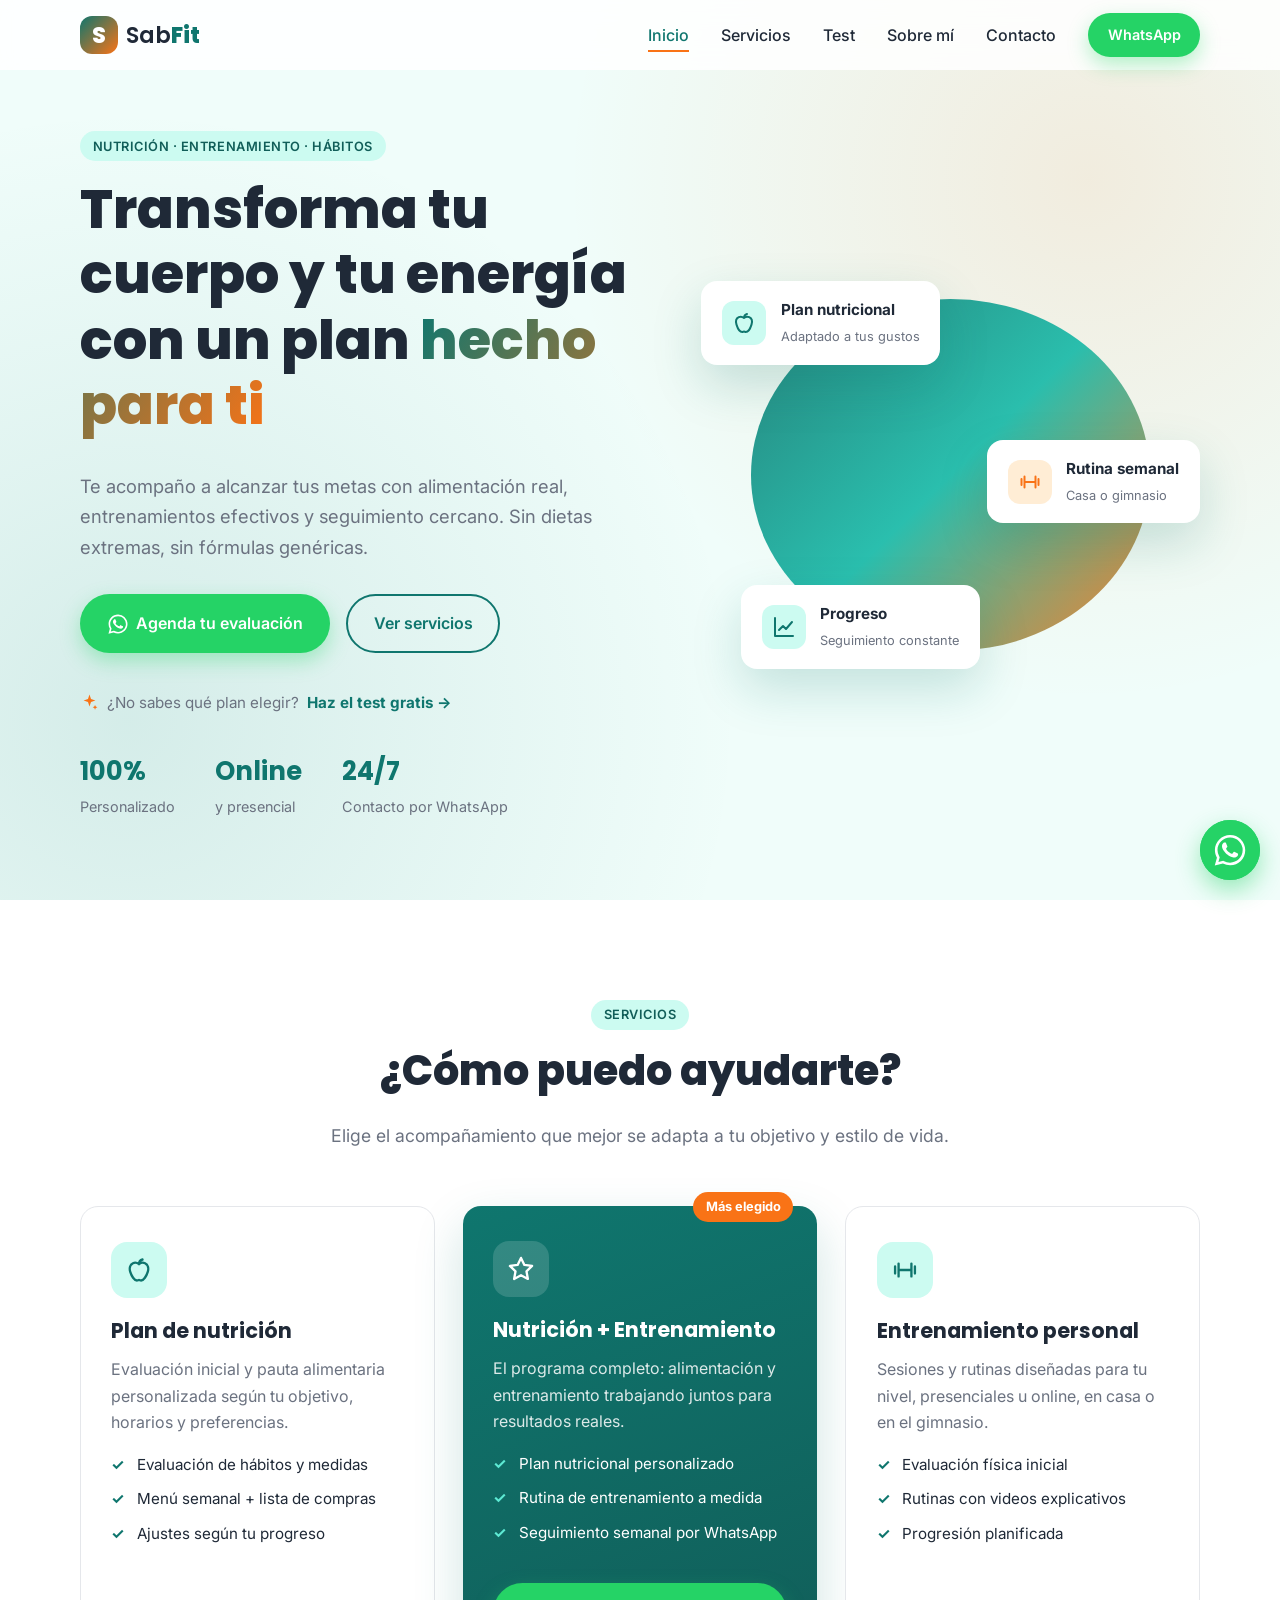
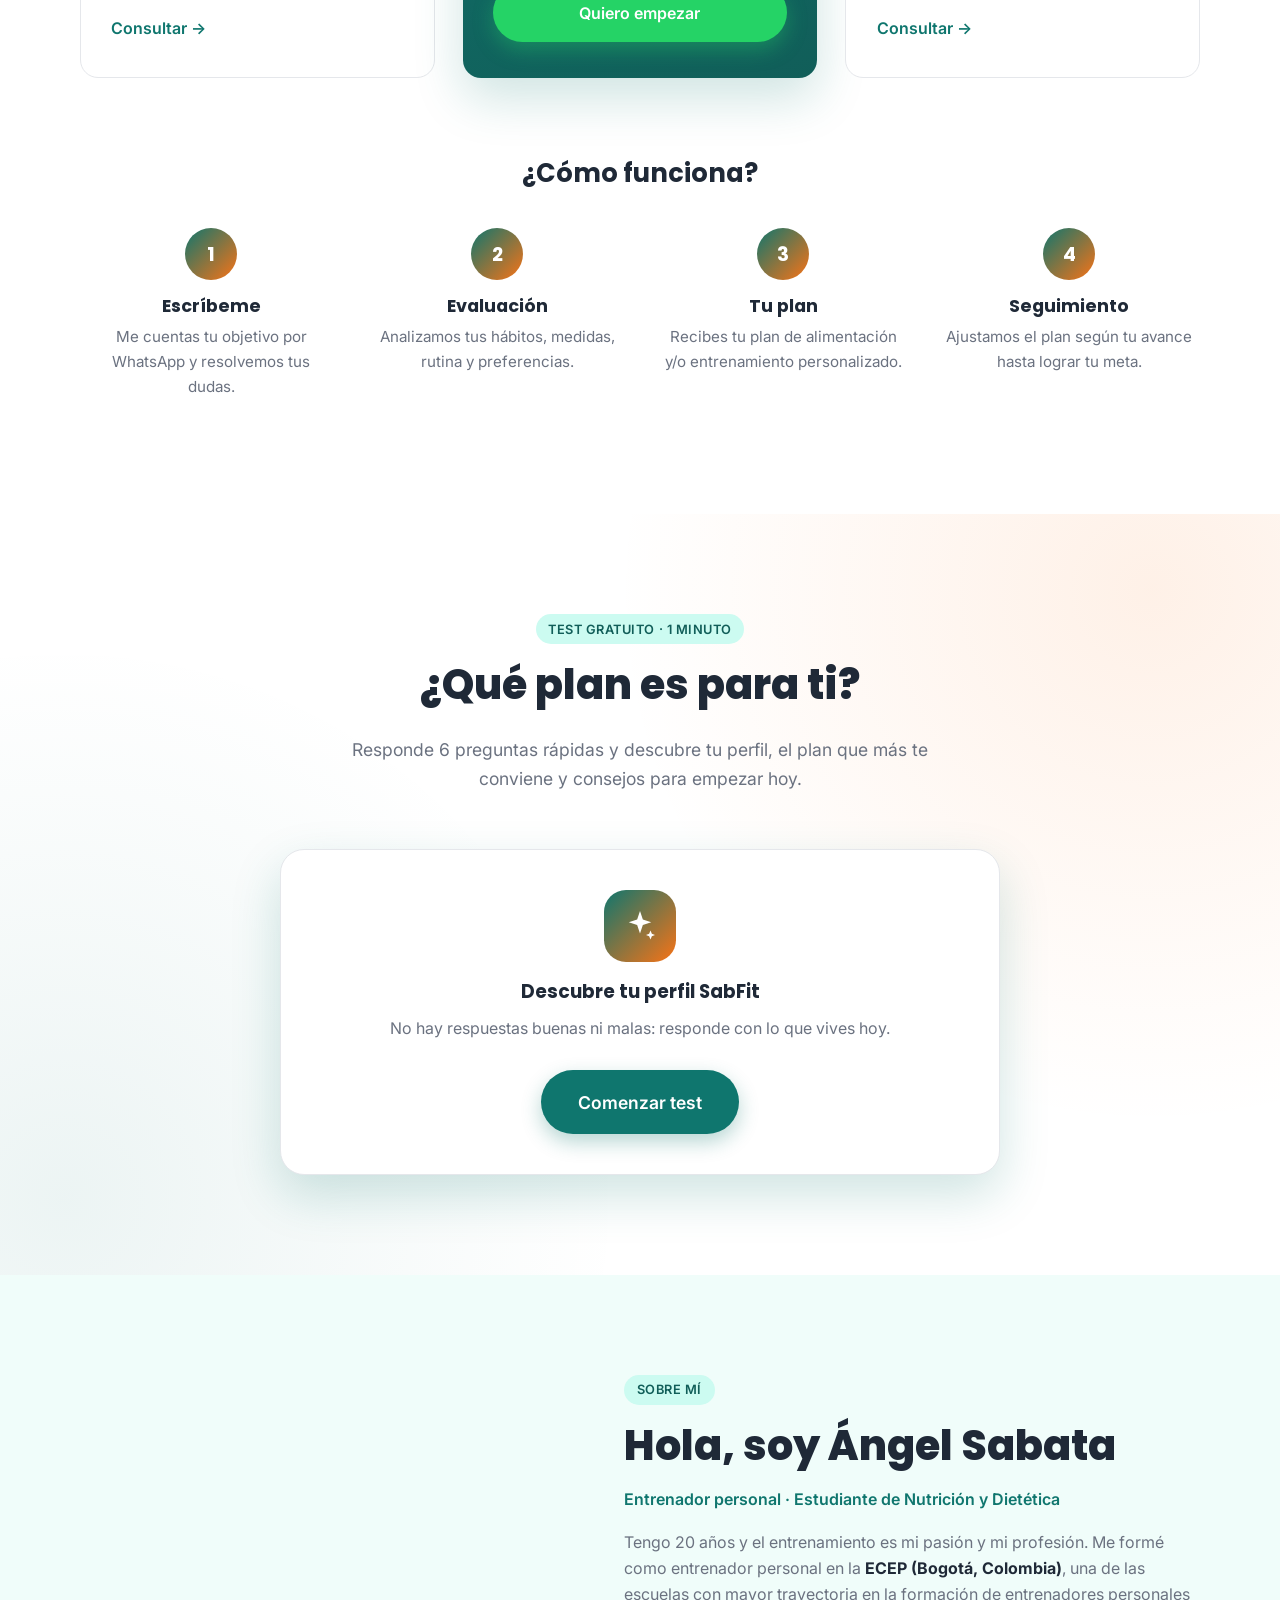
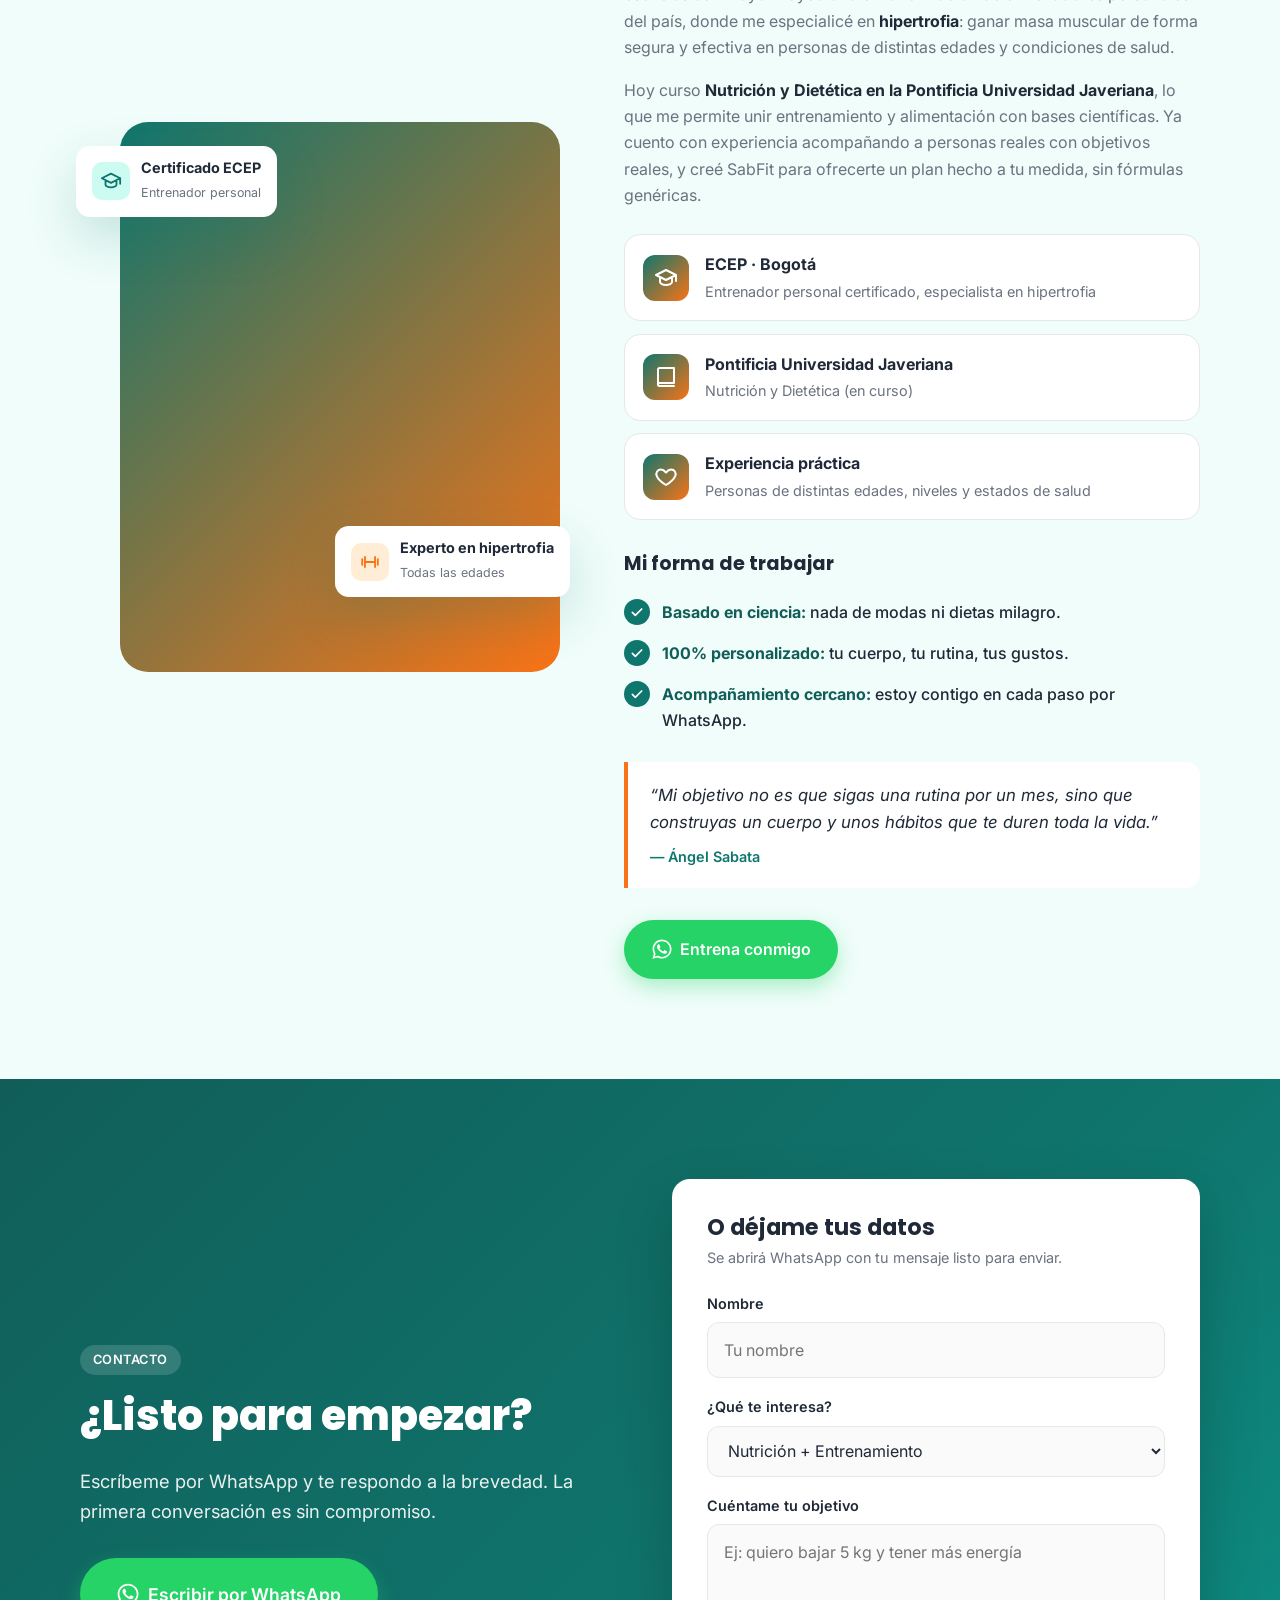
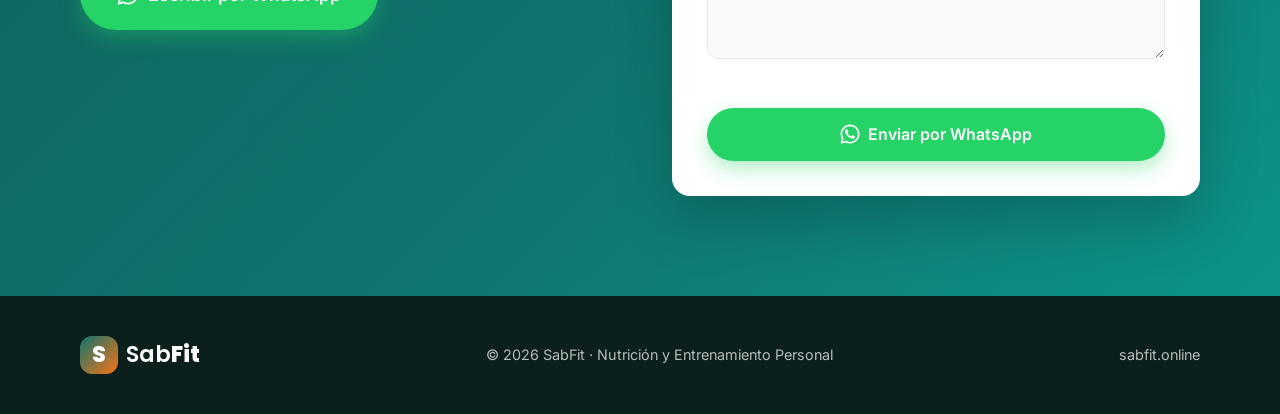
==== index.html @ 753386ba "Sobre mí: biografía de Ángel Sabata, credenciales (ECEP, Javeriana) y foto nueva Co-Authored-By: Cla" ====
<!DOCTYPE html>
<html lang="es">
<head>
  <meta charset="UTF-8">
  <meta name="viewport" content="width=device-width, initial-scale=1.0">
  <title>SabFit · Ángel Sabata · Nutrición y Entrenamiento Personal</title>
  <meta name="description" content="SabFit: planes de nutrición personalizados y entrenamiento personal para que alcances tus objetivos de forma saludable y sostenible.">
  <meta name="theme-color" content="#0f766e">
  <link rel="canonical" href="https://sabfit.online/">

  <!-- Open Graph (vista previa al compartir en WhatsApp / redes) -->
  <meta property="og:type" content="website">
  <meta property="og:title" content="SabFit · Nutrición y Entrenamiento Personal">
  <meta property="og:description" content="Planes de nutrición y entrenamiento hechos a tu medida. Escríbeme por WhatsApp.">
  <meta property="og:url" content="https://sabfit.online/">

  <link rel="icon" href="favicon.svg" type="image/svg+xml">
  <link rel="preconnect" href="https://fonts.googleapis.com">
  <link rel="preconnect" href="https://fonts.gstatic.com" crossorigin>
  <link href="https://fonts.googleapis.com/css2?family=Inter:wght@400;500;600;700&family=Poppins:wght@600;700;800&display=swap" rel="stylesheet">
  <link rel="stylesheet" href="css/styles.css">
</head>
<body>

  <!-- ===== Encabezado / navegación ===== -->
  <header class="header" id="header">
    <div class="container header__inner">
      <a href="#inicio" class="logo" aria-label="SabFit, ir al inicio">
        <span class="logo__mark">S</span>
        <span class="logo__text">Sab<strong>Fit</strong></span>
      </a>

      <button class="nav-toggle" id="navToggle" aria-label="Abrir menú" aria-expanded="false" aria-controls="nav">
        <span></span><span></span><span></span>
      </button>

      <nav class="nav" id="nav">
        <a href="#inicio" class="nav__link">Inicio</a>
        <a href="#servicios" class="nav__link">Servicios</a>
        <a href="#test" class="nav__link">Test</a>
        <a href="#sobre-mi" class="nav__link">Sobre mí</a>
        <a href="#contacto" class="nav__link">Contacto</a>
        <a href="#" class="btn btn--small btn--wa" data-wa="Hola! Quiero información sobre los servicios de SabFit">
          WhatsApp
        </a>
      </nav>
    </div>
  </header>

  <main>
    <!-- ===== Inicio ===== -->
    <section class="hero" id="inicio">
      <div class="container hero__inner">
        <div class="hero__content">
          <span class="tag">Nutrición · Entrenamiento · Hábitos</span>
          <h1 class="hero__title">Transforma tu cuerpo y tu energía con un plan <span class="highlight">hecho para ti</span></h1>
          <p class="hero__text">
            Te acompaño a alcanzar tus metas con alimentación real, entrenamientos efectivos y
            seguimiento cercano. Sin dietas extremas, sin fórmulas genéricas.
          </p>
          <div class="hero__actions">
            <a href="#" class="btn btn--wa" data-wa="Hola! Quiero agendar mi evaluación inicial con SabFit">
              <svg class="icon" aria-hidden="true"><use href="#i-whatsapp"/></svg>
              Agenda tu evaluación
            </a>
            <a href="#servicios" class="btn btn--ghost">Ver servicios</a>
          </div>
          <a href="#test" class="hero__quiz-link">
            <svg class="icon" aria-hidden="true"><use href="#i-spark"/></svg>
            ¿No sabes qué plan elegir? <strong>Haz el test gratis →</strong>
          </a>
          <ul class="hero__stats">
            <li><strong>100%</strong><span>Personalizado</span></li>
            <li><strong>Online</strong><span>y presencial</span></li>
            <li><strong>24/7</strong><span>Contacto por WhatsApp</span></li>
          </ul>
        </div>

        <div class="hero__visual" aria-hidden="true">
          <div class="hero__circle"></div>
          <div class="hero__card hero__card--1">
            <svg class="icon"><use href="#i-apple"/></svg>
            <div><strong>Plan nutricional</strong><span>Adaptado a tus gustos</span></div>
          </div>
          <div class="hero__card hero__card--2">
            <svg class="icon"><use href="#i-dumbbell"/></svg>
            <div><strong>Rutina semanal</strong><span>Casa o gimnasio</span></div>
          </div>
          <div class="hero__card hero__card--3">
            <svg class="icon"><use href="#i-chart"/></svg>
            <div><strong>Progreso</strong><span>Seguimiento constante</span></div>
          </div>
        </div>
      </div>
    </section>

    <!-- ===== Servicios ===== -->
    <section class="section" id="servicios">
      <div class="container">
        <header class="section__header reveal">
          <span class="tag">Servicios</span>
          <h2 class="section__title">¿Cómo puedo ayudarte?</h2>
          <p class="section__text">Elige el acompañamiento que mejor se adapta a tu objetivo y estilo de vida.</p>
        </header>

        <div class="cards">
          <article class="card reveal">
            <div class="card__icon"><svg class="icon"><use href="#i-apple"/></svg></div>
            <h3 class="card__title">Plan de nutrición</h3>
            <p class="card__text">Evaluación inicial y pauta alimentaria personalizada según tu objetivo, horarios y preferencias.</p>
            <ul class="card__list">
              <li>Evaluación de hábitos y medidas</li>
              <li>Menú semanal + lista de compras</li>
              <li>Ajustes según tu progreso</li>
            </ul>
            <a href="#" class="card__link" data-wa="Hola! Me interesa el Plan de nutrición">Consultar →</a>
          </article>

          <article class="card card--featured reveal">
            <span class="card__badge">Más elegido</span>
            <div class="card__icon"><svg class="icon"><use href="#i-star"/></svg></div>
            <h3 class="card__title">Nutrición + Entrenamiento</h3>
            <p class="card__text">El programa completo: alimentación y entrenamiento trabajando juntos para resultados reales.</p>
            <ul class="card__list">
              <li>Plan nutricional personalizado</li>
              <li>Rutina de entrenamiento a medida</li>
              <li>Seguimiento semanal por WhatsApp</li>
            </ul>
            <a href="#" class="btn btn--wa btn--block" data-wa="Hola! Me interesa el programa Nutrición + Entrenamiento">Quiero empezar</a>
          </article>

          <article class="card reveal">
            <div class="card__icon"><svg class="icon"><use href="#i-dumbbell"/></svg></div>
            <h3 class="card__title">Entrenamiento personal</h3>
            <p class="card__text">Sesiones y rutinas diseñadas para tu nivel, presenciales u online, en casa o en el gimnasio.</p>
            <ul class="card__list">
              <li>Evaluación física inicial</li>
              <li>Rutinas con videos explicativos</li>
              <li>Progresión planificada</li>
            </ul>
            <a href="#" class="card__link" data-wa="Hola! Me interesa el Entrenamiento personal">Consultar →</a>
          </article>
        </div>

        <!-- Cómo funciona -->
        <div class="steps">
          <h3 class="steps__title reveal">¿Cómo funciona?</h3>
          <ol class="steps__list">
            <li class="step reveal">
              <span class="step__num">1</span>
              <h4>Escríbeme</h4>
              <p>Me cuentas tu objetivo por WhatsApp y resolvemos tus dudas.</p>
            </li>
            <li class="step reveal">
              <span class="step__num">2</span>
              <h4>Evaluación</h4>
              <p>Analizamos tus hábitos, medidas, rutina y preferencias.</p>
            </li>
            <li class="step reveal">
              <span class="step__num">3</span>
              <h4>Tu plan</h4>
              <p>Recibes tu plan de alimentación y/o entrenamiento personalizado.</p>
            </li>
            <li class="step reveal">
              <span class="step__num">4</span>
              <h4>Seguimiento</h4>
              <p>Ajustamos el plan según tu avance hasta lograr tu meta.</p>
            </li>
          </ol>
        </div>
      </div>
    </section>

    <!-- ===== Test ===== -->
    <section class="section quiz-section" id="test">
      <div class="container">
        <header class="section__header reveal">
          <span class="tag">Test gratuito · 1 minuto</span>
          <h2 class="section__title">¿Qué plan es para ti?</h2>
          <p class="section__text">Responde 6 preguntas rápidas y descubre tu perfil, el plan que más te conviene y consejos para empezar hoy.</p>
        </header>

        <div class="quiz reveal" id="quiz">
          <!-- Pantalla de inicio -->
          <div class="quiz__screen" data-screen="start">
            <div class="quiz__intro-icon"><svg class="icon" aria-hidden="true"><use href="#i-spark"/></svg></div>
            <h3>Descubre tu perfil SabFit</h3>
            <p>No hay respuestas buenas ni malas: responde con lo que vives hoy.</p>
            <button type="button" class="btn btn--primary btn--large" data-action="start">Comenzar test</button>
          </div>

          <!-- Preguntas (se llenan desde js/main.js) -->
          <div class="quiz__screen" data-screen="question" hidden>
            <div class="quiz__top">
              <button type="button" class="quiz__back" data-action="back" aria-label="Pregunta anterior">← Atrás</button>
              <span class="quiz__count" id="quizCount"></span>
            </div>
            <div class="quiz__progress"><span id="quizBar"></span></div>
            <h3 class="quiz__question" id="quizQuestion" tabindex="-1"></h3>
            <div class="quiz__options" id="quizOptions"></div>
          </div>

          <!-- Resultado -->
          <div class="quiz__screen quiz__result" data-screen="result" hidden>
            <span class="quiz__emoji" id="resultEmoji" aria-hidden="true"></span>
            <p class="quiz__result-label">Tu perfil es</p>
            <h3 class="quiz__result-title" id="resultTitle" tabindex="-1"></h3>
            <p id="resultText"></p>
            <div class="quiz__plan">
              <span>Plan recomendado</span>
              <strong id="resultPlan"></strong>
            </div>
            <h4>Consejos para empezar hoy</h4>
            <ul class="quiz__tips" id="resultTips"></ul>
            <a href="#" class="btn btn--wa btn--block btn--large" id="resultWa" target="_blank" rel="noopener">
              <svg class="icon" aria-hidden="true"><use href="#i-whatsapp"/></svg>
              Enviar mi resultado por WhatsApp
            </a>
            <button type="button" class="quiz__restart" data-action="restart">Repetir el test</button>
          </div>
        </div>
      </div>
    </section>

    <!-- ===== Sobre mí ===== -->
    <section class="section section--alt" id="sobre-mi">
      <div class="container about">
        <div class="about__photo reveal">
          <div class="about__frame">
            <img src="https://sabfit.online/wp-content/uploads/2026/10/c7890c43-269e-4a64-a608-14b0e40931cf-2.jpeg" alt="Ángel Daniel Sabata, entrenador personal de SabFit" data-no-lazy="1">
          </div>
          <div class="about__badge about__badge--top">
            <svg class="icon" aria-hidden="true"><use href="#i-cap"/></svg>
            <div><strong>Certificado ECEP</strong><span>Entrenador personal</span></div>
          </div>
          <div class="about__badge about__badge--bottom">
            <svg class="icon" aria-hidden="true"><use href="#i-dumbbell"/></svg>
            <div><strong>Experto en hipertrofia</strong><span>Todas las edades</span></div>
          </div>
        </div>

        <div class="about__content reveal">
          <span class="tag">Sobre mí</span>
          <h2 class="section__title">Hola, soy Ángel Sabata</h2>
          <p class="about__role">Entrenador personal · Estudiante de Nutrición y Dietética</p>
          <p>
            Tengo 20 años y el entrenamiento es mi pasión y mi profesión. Me formé como
            entrenador personal en la <strong>ECEP (Bogotá, Colombia)</strong>, una de las escuelas
            con mayor trayectoria en la formación de entrenadores personales del país, donde me
            especialicé en <strong>hipertrofia</strong>: ganar masa muscular de forma segura y
            efectiva en personas de distintas edades y condiciones de salud.
          </p>
          <p>
            Hoy curso <strong>Nutrición y Dietética en la Pontificia Universidad Javeriana</strong>,
            lo que me permite unir entrenamiento y alimentación con bases científicas. Ya cuento con
            experiencia acompañando a personas reales con objetivos reales, y creé SabFit para
            ofrecerte un plan hecho a tu medida, sin fórmulas genéricas.
          </p>

          <div class="credentials">
            <div class="credential">
              <span class="credential__icon"><svg class="icon" aria-hidden="true"><use href="#i-cap"/></svg></span>
              <div>
                <strong>ECEP · Bogotá</strong>
                <span>Entrenador personal certificado, especialista en hipertrofia</span>
              </div>
            </div>
            <div class="credential">
              <span class="credential__icon"><svg class="icon" aria-hidden="true"><use href="#i-book"/></svg></span>
              <div>
                <strong>Pontificia Universidad Javeriana</strong>
                <span>Nutrición y Dietética (en curso)</span>
              </div>
            </div>
            <div class="credential">
              <span class="credential__icon"><svg class="icon" aria-hidden="true"><use href="#i-heart"/></svg></span>
              <div>
                <strong>Experiencia práctica</strong>
                <span>Personas de distintas edades, niveles y estados de salud</span>
              </div>
            </div>
          </div>

          <h3 class="about__subtitle">Mi forma de trabajar</h3>
          <ul class="about__list">
            <li><svg class="icon"><use href="#i-check"/></svg> <span><strong>Basado en ciencia:</strong> nada de modas ni dietas milagro.</span></li>
            <li><svg class="icon"><use href="#i-check"/></svg> <span><strong>100% personalizado:</strong> tu cuerpo, tu rutina, tus gustos.</span></li>
            <li><svg class="icon"><use href="#i-check"/></svg> <span><strong>Acompañamiento cercano:</strong> estoy contigo en cada paso por WhatsApp.</span></li>
          </ul>

          <blockquote class="about__quote">
            “Mi objetivo no es que sigas una rutina por un mes, sino que construyas un cuerpo
            y unos hábitos que te duren toda la vida.”
            <cite>— Ángel Sabata</cite>
          </blockquote>

          <a href="#" class="btn btn--wa" data-wa="Hola Ángel! Quiero entrenar contigo en SabFit">
            <svg class="icon" aria-hidden="true"><use href="#i-whatsapp"/></svg>
            Entrena conmigo
          </a>
        </div>
      </div>
    </section>

    <!-- ===== Contacto ===== -->
    <section class="section contact" id="contacto">
      <div class="container contact__inner">
        <div class="contact__info reveal">
          <span class="tag tag--light">Contacto</span>
          <h2 class="section__title">¿Listo para empezar?</h2>
          <p>Escríbeme por WhatsApp y te respondo a la brevedad. La primera conversación es sin compromiso.</p>
          <a href="#" class="btn btn--wa btn--large" data-wa="Hola! Quiero información sobre los servicios de SabFit">
            <svg class="icon" aria-hidden="true"><use href="#i-whatsapp"/></svg>
            Escribir por WhatsApp
          </a>
        </div>

        <form class="contact__form reveal" id="contactForm" novalidate>
          <h3>O déjame tus datos</h3>
          <p class="contact__form-note">Se abrirá WhatsApp con tu mensaje listo para enviar.</p>

          <label for="name">Nombre</label>
          <input type="text" id="name" name="name" placeholder="Tu nombre" autocomplete="name" required>

          <label for="goal">¿Qué te interesa?</label>
          <select id="goal" name="goal">
            <option>Plan de nutrición</option>
            <option selected>Nutrición + Entrenamiento</option>
            <option>Entrenamiento personal</option>
            <option>Tengo otra consulta</option>
          </select>

          <label for="message">Cuéntame tu objetivo</label>
          <textarea id="message" name="message" rows="4" placeholder="Ej: quiero bajar 5 kg y tener más energía"></textarea>

          <p class="form-error" id="formError" role="alert"></p>
          <button type="submit" class="btn btn--wa btn--block">
            <svg class="icon" aria-hidden="true"><use href="#i-whatsapp"/></svg>
            Enviar por WhatsApp
          </button>
        </form>
      </div>
    </section>
  </main>

  <!-- ===== Pie de página ===== -->
  <footer class="footer">
    <div class="container footer__inner">
      <a href="#inicio" class="logo logo--light">
        <span class="logo__mark">S</span>
        <span class="logo__text">Sab<strong>Fit</strong></span>
      </a>
      <p>© <span id="year"></span> SabFit · Nutrición y Entrenamiento Personal</p>
      <a href="https://sabfit.online" class="footer__link">sabfit.online</a>
    </div>
  </footer>

  <!-- Botón flotante de WhatsApp -->
  <a href="#" class="wa-float" data-wa="Hola! Quiero información sobre los servicios de SabFit" aria-label="Escribir por WhatsApp">
    <svg class="icon" aria-hidden="true"><use href="#i-whatsapp"/></svg>
  </a>

  <!-- Íconos SVG -->
  <svg width="0" height="0" style="position:absolute" aria-hidden="true">
    <symbol id="i-whatsapp" viewBox="0 0 24 24"><path fill="currentColor" d="M17.47 14.38c-.3-.15-1.76-.87-2.03-.97-.27-.1-.47-.15-.67.15-.2.3-.77.97-.94 1.17-.17.2-.35.22-.64.07-.3-.15-1.26-.46-2.4-1.48-.89-.79-1.49-1.77-1.66-2.07-.17-.3-.02-.46.13-.6.13-.14.3-.35.45-.52.15-.18.2-.3.3-.5.1-.2.05-.37-.03-.52-.07-.15-.67-1.61-.92-2.2-.24-.58-.49-.5-.67-.51h-.57c-.2 0-.52.07-.79.37-.27.3-1.04 1.02-1.04 2.48s1.07 2.88 1.21 3.08c.15.2 2.1 3.2 5.08 4.48.71.31 1.26.49 1.69.63.71.22 1.36.19 1.87.12.57-.09 1.76-.72 2.01-1.42.25-.7.25-1.3.17-1.42-.07-.12-.27-.2-.57-.35M12.05 21.5h-.01a9.4 9.4 0 0 1-4.8-1.32l-.34-.2-3.57.94.95-3.48-.22-.36a9.4 9.4 0 0 1-1.44-5.02c0-5.2 4.24-9.44 9.45-9.44 2.52 0 4.89.99 6.67 2.77a9.37 9.37 0 0 1 2.76 6.68c0 5.2-4.24 9.43-9.45 9.43m8.04-17.47A11.3 11.3 0 0 0 12.05.7C5.78.7.68 5.8.68 12.06c0 2 .52 3.96 1.52 5.68L.58 23.7l6.1-1.6a11.3 11.3 0 0 0 5.37 1.37h.01c6.26 0 11.36-5.1 11.37-11.37 0-3.03-1.18-5.89-3.33-8.04"/></symbol>
    <symbol id="i-apple" viewBox="0 0 24 24"><path fill="none" stroke="currentColor" stroke-width="2" stroke-linecap="round" stroke-linejoin="round" d="M12 7c-1.5-1.2-3.5-1.6-5.2-.8C4.4 7.3 3.5 10.4 4.5 13.6 5.6 17.2 8 21 10.2 21c.8 0 1.2-.4 1.8-.4s1 .4 1.8.4c2.2 0 4.6-3.8 5.7-7.4 1-3.2.1-6.3-2.3-7.4-1.7-.8-3.7-.4-5.2.8zM12 7c0-2 1-3.5 3-4"/></symbol>
    <symbol id="i-dumbbell" viewBox="0 0 24 24"><path fill="none" stroke="currentColor" stroke-width="2" stroke-linecap="round" stroke-linejoin="round" d="M6.5 6.5v11M17.5 6.5v11M3.5 9v6M20.5 9v6M6.5 12h11"/></symbol>
    <symbol id="i-chart" viewBox="0 0 24 24"><path fill="none" stroke="currentColor" stroke-width="2" stroke-linecap="round" stroke-linejoin="round" d="M3 3v18h18M7 15l4-4 3 3 6-7"/></symbol>
    <symbol id="i-star" viewBox="0 0 24 24"><path fill="none" stroke="currentColor" stroke-width="2" stroke-linejoin="round" d="M12 2.5l2.9 6 6.6.9-4.8 4.6 1.2 6.5L12 17.4l-5.9 3.1 1.2-6.5L2.5 9.4l6.6-.9z"/></symbol>
    <symbol id="i-user" viewBox="0 0 24 24"><path fill="none" stroke="currentColor" stroke-width="1.5" stroke-linecap="round" d="M12 12a4.5 4.5 0 1 0 0-9 4.5 4.5 0 0 0 0 9zM3.5 21c.8-4 4.2-6.5 8.5-6.500s7.7 2.5 8.5 6.5"/></symbol>
    <symbol id="i-spark" viewBox="0 0 24 24"><path fill="currentColor" d="M12 2l1.9 5.6L19.5 9.5l-5.6 1.9L12 17l-1.9-5.6L4.5 9.5l5.6-1.9zM19 15l.9 2.1L22 18l-2.1.9L19 21l-.9-2.1L16 18l2.1-.9z"/></symbol>
    <symbol id="i-cap" viewBox="0 0 24 24"><path fill="none" stroke="currentColor" stroke-width="2" stroke-linecap="round" stroke-linejoin="round" d="M2 9l10-5 10 5-10 5zM6 11v5c0 1.5 2.7 3 6 3s6-1.5 6-3v-5M22 9v6"/></symbol>
    <symbol id="i-book" viewBox="0 0 24 24"><path fill="none" stroke="currentColor" stroke-width="2" stroke-linecap="round" stroke-linejoin="round" d="M4 4.5A1.5 1.5 0 0 1 5.5 3H20v15H5.5A1.5 1.5 0 0 0 4 19.5zM4 19.5A1.5 1.5 0 0 0 5.5 21H20"/></symbol>
    <symbol id="i-heart" viewBox="0 0 24 24"><path fill="none" stroke="currentColor" stroke-width="2" stroke-linejoin="round" d="M12 20s-7.5-4.6-9.3-9.2C1.5 7.6 3.6 4.5 6.9 4.500c2 0 3.5 1.1 5.1 3 1.6-1.9 3.1-3 5.1-3 3.3 0 5.4 3.1 4.2 6.300C19.5 15.4 12 20 12 20z"/></symbol>
    <symbol id="i-check" viewBox="0 0 24 24"><path fill="none" stroke="currentColor" stroke-width="2.5" stroke-linecap="round" stroke-linejoin="round" d="M5 12.5l4.5 4.500L19 7.5"/></symbol>
  </svg>

  <script src="js/main.js"></script>
</body>
</html>
---- css/styles.css ----
/* =========================================================
   SabFit · Estilos
   Cambia los colores de la marca en :root
   ========================================================= */
:root {
  --primary: #0f766e;        /* verde azulado */
  --primary-dark: #115e59;
  --primary-light: #ccfbf1;
  --accent: #f97316;         /* naranja energía */
  --wa: #25d366;             /* verde WhatsApp */
  --wa-dark: #1da851;

  --text: #1f2937;
  --muted: #6b7280;
  --bg: #ffffff;
  --bg-alt: #f0fdfa;
  --border: #e5e7eb;

  --radius: 18px;
  --shadow: 0 10px 30px rgba(15, 118, 110, .12);
  --shadow-lg: 0 20px 50px rgba(15, 118, 110, .2);

  --font-body: "Inter", system-ui, -apple-system, "Segoe UI", Roboto, sans-serif;
  --font-head: "Poppins", var(--font-body);

  --header-h: 70px;
}

*, *::before, *::after { box-sizing: border-box; }

html {
  scroll-behavior: smooth;
  scroll-padding-top: var(--header-h);
}

body {
  margin: 0;
  font-family: var(--font-body);
  color: var(--text);
  background: var(--bg);
  line-height: 1.65;
  -webkit-font-smoothing: antialiased;
  overflow-x: hidden;
}

img { max-width: 100%; display: block; }
a { color: inherit; text-decoration: none; }
h1, h2, h3, h4 { font-family: var(--font-head); line-height: 1.2; margin: 0 0 .6em; }
p { margin: 0 0 1em; }

.container {
  width: 100%;
  max-width: 1160px;
  margin: 0 auto;
  padding: 0 20px;
}

.icon { width: 1.25em; height: 1.25em; flex-shrink: 0; }

/* ---------- Botones ---------- */
.btn {
  display: inline-flex;
  align-items: center;
  justify-content: center;
  gap: .5em;
  padding: .9em 1.6em;
  border-radius: 999px;
  font-weight: 600;
  font-size: 1rem;
  border: 2px solid transparent;
  cursor: pointer;
  transition: transform .2s, box-shadow .2s, background .2s, color .2s;
  font-family: inherit;
}
.btn:hover { transform: translateY(-2px); }
.btn--wa { background: var(--wa); color: #fff; box-shadow: 0 8px 20px rgba(37, 211, 102, .35); }
.btn--wa:hover { background: var(--wa-dark); }
.btn--primary { background: var(--primary); color: #fff; box-shadow: 0 8px 20px rgba(15, 118, 110, .3); }
.btn--primary:hover { background: var(--primary-dark); }
.btn--ghost { border-color: var(--primary); color: var(--primary); }
.btn--ghost:hover { background: var(--primary); color: #fff; }
.btn--small { padding: .55em 1.2em; font-size: .9rem; }
.btn--large { padding: 1.1em 2em; font-size: 1.1rem; }
.btn--block { width: 100%; }

.tag {
  display: inline-block;
  padding: .35em 1em;
  margin-bottom: 1rem;
  border-radius: 999px;
  background: var(--primary-light);
  color: var(--primary-dark);
  font-size: .8rem;
  font-weight: 600;
  letter-spacing: .04em;
  text-transform: uppercase;
}
.tag--light { background: rgba(255, 255, 255, .15); color: #fff; }

/* ---------- Header ---------- */
.header {
  position: fixed;
  inset: 0 0 auto;
  height: var(--header-h);
  z-index: 100;
  background: rgba(255, 255, 255, .85);
  backdrop-filter: blur(12px);
  -webkit-backdrop-filter: blur(12px);
  transition: box-shadow .3s;
}
.header.is-scrolled { box-shadow: 0 4px 20px rgba(0, 0, 0, .06); }
.header__inner {
  height: 100%;
  display: flex;
  align-items: center;
  justify-content: space-between;
}

.logo { display: flex; align-items: center; gap: .5rem; font-family: var(--font-head); font-size: 1.4rem; }
.logo__mark {
  display: grid;
  place-items: center;
  width: 38px;
  height: 38px;
  border-radius: 12px;
  background: linear-gradient(135deg, var(--primary), var(--accent));
  color: #fff;
  font-weight: 800;
}
.logo__text { font-weight: 600; }
.logo__text strong { color: var(--primary); font-weight: 800; }
.logo--light .logo__text, .logo--light .logo__text strong { color: #fff; }

.nav { display: flex; align-items: center; gap: 2rem; }
.nav__link { font-weight: 500; position: relative; }
.nav__link::after {
  content: "";
  position: absolute;
  left: 0;
  bottom: -4px;
  width: 0;
  height: 2px;
  background: var(--accent);
  transition: width .25s;
}
.nav__link:hover::after, .nav__link.is-active::after { width: 100%; }
.nav__link.is-active { color: var(--primary); }

.nav-toggle {
  display: none;
  flex-direction: column;
  gap: 5px;
  padding: 10px;
  background: none;
  border: 0;
  cursor: pointer;
}
.nav-toggle span {
  display: block;
  width: 24px;
  height: 2px;
  background: var(--text);
  border-radius: 2px;
  transition: transform .3s, opacity .3s;
}
.nav-toggle[aria-expanded="true"] span:nth-child(1) { transform: translateY(7px) rotate(45deg); }
.nav-toggle[aria-expanded="true"] span:nth-child(2) { opacity: 0; }
.nav-toggle[aria-expanded="true"] span:nth-child(3) { transform: translateY(-7px) rotate(-45deg); }

/* ---------- Hero ---------- */
.hero {
  padding: calc(var(--header-h) + 60px) 0 80px;
  background:
    radial-gradient(circle at 85% 20%, rgba(249, 115, 22, .12), transparent 40%),
    radial-gradient(circle at 10% 80%, rgba(15, 118, 110, .12), transparent 45%),
    var(--bg-alt);
  min-height: 100vh;
  min-height: 100svh;
  display: flex;
  align-items: center;
}
.hero__inner {
  display: grid;
  grid-template-columns: 1.15fr 1fr;
  gap: 3rem;
  align-items: center;
}
.hero__title { font-size: clamp(2rem, 5vw, 3.4rem); font-weight: 800; }
.highlight {
  background: linear-gradient(120deg, var(--primary), var(--accent));
  -webkit-background-clip: text;
  background-clip: text;
  color: transparent;
}
.hero__text { font-size: 1.15rem; color: var(--muted); max-width: 540px; }
.hero__actions { display: flex; flex-wrap: wrap; gap: 1rem; margin: 2rem 0 2.5rem; }
.hero__quiz-link {
  display: inline-flex;
  align-items: center;
  gap: .5rem;
  margin: -1rem 0 2.2rem;
  font-size: .95rem;
  color: var(--muted);
}
.hero__quiz-link .icon { color: var(--accent); }
.hero__quiz-link strong { color: var(--primary); }
.hero__quiz-link:hover strong { color: var(--accent); }
.hero__stats {
  list-style: none;
  padding: 0;
  margin: 0;
  display: flex;
  flex-wrap: wrap;
  gap: 2.5rem;
}
.hero__stats strong { display: block; font-family: var(--font-head); font-size: 1.6rem; color: var(--primary); }
.hero__stats span { font-size: .9rem; color: var(--muted); }

.hero__visual { position: relative; height: 440px; }
.hero__circle {
  position: absolute;
  inset: 10% 10%;
  border-radius: 50%;
  background: linear-gradient(135deg, var(--primary), #14b8a6 50%, var(--accent));
  opacity: .9;
  animation: float 8s ease-in-out infinite;
}
.hero__card {
  position: absolute;
  display: flex;
  align-items: center;
  gap: .9rem;
  padding: 1rem 1.3rem;
  background: #fff;
  border-radius: 16px;
  box-shadow: var(--shadow-lg);
  animation: float 6s ease-in-out infinite;
}
.hero__card .icon {
  width: 44px;
  height: 44px;
  padding: 10px;
  border-radius: 12px;
  background: var(--primary-light);
  color: var(--primary);
}
.hero__card strong { display: block; font-size: .95rem; }
.hero__card span { font-size: .8rem; color: var(--muted); }
.hero__card--1 { top: 6%; left: 0; }
.hero__card--2 { top: 42%; right: 0; animation-delay: -2s; }
.hero__card--3 { bottom: 6%; left: 8%; animation-delay: -4s; }
.hero__card--2 .icon { background: #ffedd5; color: var(--accent); }

@keyframes float {
  0%, 100% { transform: translateY(0); }
  50% { transform: translateY(-12px); }
}

/* ---------- Secciones ---------- */
.section { padding: 100px 0; }
.section--alt { background: var(--bg-alt); }
.section__header { text-align: center; max-width: 640px; margin: 0 auto 3.5rem; }
.section__title { font-size: clamp(1.8rem, 4vw, 2.6rem); font-weight: 800; }
.section__text { color: var(--muted); font-size: 1.1rem; }

/* ---------- Servicios ---------- */
.cards {
  display: grid;
  grid-template-columns: repeat(3, 1fr);
  gap: 1.75rem;
  align-items: stretch;
}
.card {
  position: relative;
  display: flex;
  flex-direction: column;
  padding: 2.2rem 1.9rem;
  background: #fff;
  border: 1px solid var(--border);
  border-radius: var(--radius);
  transition: transform .3s, box-shadow .3s, border-color .3s;
}
.card:hover { transform: translateY(-6px); box-shadow: var(--shadow); border-color: transparent; }
.card--featured {
  background: linear-gradient(160deg, var(--primary), var(--primary-dark));
  color: #fff;
  border: 0;
  box-shadow: var(--shadow-lg);
}
.card__badge {
  position: absolute;
  top: -14px;
  right: 24px;
  padding: .35em 1em;
  border-radius: 999px;
  background: var(--accent);
  color: #fff;
  font-size: .8rem;
  font-weight: 700;
}
.card__icon {
  display: grid;
  place-items: center;
  width: 56px;
  height: 56px;
  margin-bottom: 1.3rem;
  border-radius: 16px;
  background: var(--primary-light);
  color: var(--primary);
}
.card__icon .icon { width: 28px; height: 28px; }
.card--featured .card__icon { background: rgba(255, 255, 255, .15); color: #fff; }
.card__title { font-size: 1.3rem; }
.card__text { color: var(--muted); }
.card--featured .card__text { color: rgba(255, 255, 255, .85); }
.card__list { list-style: none; padding: 0; margin: 0 0 1.8rem; flex-grow: 1; }
.card__list li { position: relative; padding-left: 1.6rem; margin-bottom: .6rem; font-size: .95rem; }
.card__list li::before {
  content: "✓";
  position: absolute;
  left: 0;
  color: var(--primary);
  font-weight: 700;
}
.card--featured .card__list li::before { color: #5eead4; }
.card__link { font-weight: 600; color: var(--primary); }
.card__link:hover { color: var(--accent); }

/* Pasos */
.steps { margin-top: 5rem; }
.steps__title { text-align: center; font-size: 1.6rem; margin-bottom: 2.5rem; }
.steps__list {
  list-style: none;
  padding: 0;
  margin: 0;
  display: grid;
  grid-template-columns: repeat(4, 1fr);
  gap: 1.5rem;
  counter-reset: none;
}
.step { text-align: center; padding: 0 .5rem; }
.step__num {
  display: inline-grid;
  place-items: center;
  width: 52px;
  height: 52px;
  margin-bottom: 1rem;
  border-radius: 50%;
  background: linear-gradient(135deg, var(--primary), var(--accent));
  color: #fff;
  font-family: var(--font-head);
  font-weight: 700;
  font-size: 1.2rem;
}
.step h4 { font-size: 1.1rem; margin-bottom: .4rem; }
.step p { color: var(--muted); font-size: .95rem; }

/* ---------- Sobre mí ---------- */
.about {
  display: grid;
  grid-template-columns: 1fr 1.2fr;
  gap: 4rem;
  align-items: center;
}
.about__photo {
  position: relative;
  aspect-ratio: 4 / 5;
  max-width: 440px;
  width: 100%;
  margin: 0 auto;
}
.about__photo::before {
  content: "";
  position: absolute;
  inset: 20px -20px -20px 20px;
  border-radius: 28px;
  background: linear-gradient(135deg, var(--primary), var(--accent));
  z-index: 0;
}
.about__photo img,
.about__placeholder {
  position: relative;
  z-index: 1;
  width: 100%;
  height: 100%;
  object-fit: cover;
  border-radius: 28px;
}
.about__placeholder {
  display: flex;
  flex-direction: column;
  align-items: center;
  justify-content: center;
  gap: .5rem;
  background: #fff;
  color: var(--muted);
  border: 2px dashed var(--border);
}
.about__placeholder .icon { width: 90px; height: 90px; color: var(--primary); opacity: .5; }
/* Encuadre de la foto: ajusta estos 3 valores para moverla o acercarla.
   --photo-x / --photo-y: punto de la foto que queda fijo al hacer zoom
   (0% = izquierda/arriba, 100% = derecha/abajo). --photo-zoom: 1 = sin zoom. */
.about__frame {
  --photo-x: 50%;
  --photo-y: 75%;
  --photo-zoom: 1.3;
  position: relative;
  z-index: 1;
  height: 100%;
  border-radius: 28px;
  overflow: hidden;
}
.about__frame img {
  border-radius: 0;
  transform: scale(var(--photo-zoom));
  transform-origin: var(--photo-x) var(--photo-y);
}
.about__content p { color: var(--muted); }
.about__content p strong { color: var(--text); }
.about__role { margin-top: -.6rem; font-weight: 600; color: var(--primary) !important; }
.about__badge {
  position: absolute;
  z-index: 2;
  display: flex;
  align-items: center;
  gap: .7rem;
  padding: .8rem 1rem;
  background: #fff;
  border-radius: 14px;
  box-shadow: var(--shadow-lg);
  animation: float 6s ease-in-out infinite;
}
.about__badge .icon {
  width: 38px;
  height: 38px;
  padding: 8px;
  border-radius: 10px;
  background: var(--primary-light);
  color: var(--primary);
}
.about__badge strong { display: block; font-size: .9rem; line-height: 1.3; }
.about__badge span { font-size: .78rem; color: var(--muted); }
.about__badge--top { top: 8%; left: -24px; }
.about__badge--bottom { bottom: 10%; right: -30px; animation-delay: -3s; }
.about__badge--bottom .icon { background: #ffedd5; color: var(--accent); }

.credentials { display: grid; gap: .8rem; margin: 1.6rem 0 2rem; }
.credential {
  display: flex;
  align-items: center;
  gap: 1rem;
  padding: 1rem 1.1rem;
  background: #fff;
  border: 1px solid var(--border);
  border-radius: 16px;
  transition: transform .25s, box-shadow .25s;
}
.credential:hover { transform: translateX(6px); box-shadow: var(--shadow); }
.credential__icon {
  display: grid;
  place-items: center;
  flex-shrink: 0;
  width: 46px;
  height: 46px;
  border-radius: 12px;
  background: linear-gradient(135deg, var(--primary), var(--accent));
  color: #fff;
}
.credential strong { display: block; font-size: 1rem; }
.credential div span { font-size: .9rem; color: var(--muted); }
.credential__icon .icon { width: 24px; height: 24px; }
.about__subtitle { font-size: 1.2rem; margin: 0 0 .8rem; }
.about__list strong { color: var(--primary-dark); }
.about__quote {
  margin: 1.8rem 0 2rem;
  padding: 1.2rem 1.4rem;
  border-left: 4px solid var(--accent);
  border-radius: 0 14px 14px 0;
  background: #fff;
  font-style: italic;
  font-size: 1.05rem;
}
.about__quote cite { display: block; margin-top: .5rem; font-style: normal; font-weight: 600; font-size: .9rem; color: var(--primary); }
.about__list { list-style: none; padding: 0; margin: 1.5rem 0 0; }
.about__list li { display: flex; align-items: flex-start; gap: .75rem; margin-bottom: .9rem; font-weight: 500; }
.about__list .icon {
  width: 26px;
  height: 26px;
  padding: 5px;
  border-radius: 50%;
  background: var(--primary);
  color: #fff;
}

/* ---------- Test ---------- */
.quiz-section {
  background:
    radial-gradient(circle at 90% 10%, rgba(249, 115, 22, .1), transparent 40%),
    radial-gradient(circle at 5% 90%, rgba(15, 118, 110, .08), transparent 40%),
    #fff;
}
.quiz {
  max-width: 720px;
  margin: 0 auto;
  padding: 2.5rem;
  background: #fff;
  border-radius: 24px;
  box-shadow: var(--shadow-lg);
  border: 1px solid var(--border);
}
.quiz__screen[data-screen="start"] { text-align: center; }
.quiz__screen { animation: quizIn .4s ease; }
@keyframes quizIn {
  from { opacity: 0; transform: translateX(20px); }
  to { opacity: 1; transform: none; }
}
.quiz__intro-icon {
  display: inline-grid;
  place-items: center;
  width: 72px;
  height: 72px;
  margin-bottom: 1.2rem;
  border-radius: 22px;
  background: linear-gradient(135deg, var(--primary), var(--accent));
  color: #fff;
}
.quiz__intro-icon .icon { width: 36px; height: 36px; }
.quiz__screen[data-screen="start"] p { color: var(--muted); margin-bottom: 1.8rem; }

.quiz__top { display: flex; justify-content: space-between; align-items: center; margin-bottom: .8rem; }
.quiz__back {
  background: none;
  border: 0;
  padding: .3rem 0;
  font: inherit;
  font-weight: 600;
  color: var(--primary);
  cursor: pointer;
}
.quiz__back:disabled { visibility: hidden; }
.quiz__count { font-size: .9rem; color: var(--muted); font-weight: 500; }
.quiz__progress {
  height: 8px;
  border-radius: 999px;
  background: var(--primary-light);
  overflow: hidden;
  margin-bottom: 2rem;
}
.quiz__progress span {
  display: block;
  height: 100%;
  width: 0;
  border-radius: inherit;
  background: linear-gradient(90deg, var(--primary), var(--accent));
  transition: width .4s ease;
}
.quiz__question { font-size: clamp(1.25rem, 3vw, 1.6rem); margin-bottom: 1.5rem; outline: none; }
.quiz__options { display: grid; grid-template-columns: repeat(2, 1fr); gap: .9rem; }
.quiz__option {
  display: flex;
  align-items: center;
  gap: .9rem;
  width: 100%;
  padding: 1rem 1.1rem;
  text-align: left;
  font: inherit;
  font-weight: 500;
  color: var(--text);
  background: #fafafa;
  border: 2px solid var(--border);
  border-radius: 16px;
  cursor: pointer;
  transition: border-color .2s, background .2s, transform .2s;
}
.quiz__option:hover { border-color: var(--primary); background: var(--bg-alt); transform: translateY(-2px); }
.quiz__option.is-selected { border-color: var(--primary); background: var(--primary-light); }
.quiz__option-emoji { font-size: 1.6rem; line-height: 1; }

.quiz__result { text-align: center; }
.quiz__emoji { display: block; font-size: 3.5rem; line-height: 1; margin-bottom: .6rem; }
.quiz__result-label { margin: 0; color: var(--muted); font-size: .9rem; text-transform: uppercase; letter-spacing: .08em; font-weight: 600; }
.quiz__result-title {
  font-size: clamp(1.6rem, 4vw, 2.2rem);
  font-weight: 800;
  outline: none;
  background: linear-gradient(120deg, var(--primary), var(--accent));
  -webkit-background-clip: text;
  background-clip: text;
  color: transparent;
}
.quiz__result > p { color: var(--muted); }
.quiz__plan {
  display: flex;
  flex-direction: column;
  gap: .2rem;
  margin: 1.5rem 0;
  padding: 1.1rem;
  border-radius: 16px;
  background: linear-gradient(160deg, var(--primary), var(--primary-dark));
  color: #fff;
}
.quiz__plan span { font-size: .85rem; opacity: .8; }
.quiz__plan strong { font-family: var(--font-head); font-size: 1.3rem; }
.quiz__result h4 { text-align: left; margin-bottom: .8rem; }
.quiz__tips { list-style: none; padding: 0; margin: 0 0 1.8rem; text-align: left; }
.quiz__tips li {
  position: relative;
  padding: .7rem .9rem .7rem 2.6rem;
  margin-bottom: .6rem;
  border-radius: 12px;
  background: var(--bg-alt);
  font-size: .95rem;
}
.quiz__tips li::before {
  content: "✓";
  position: absolute;
  left: .9rem;
  top: .7rem;
  color: var(--primary);
  font-weight: 700;
}
.quiz__restart {
  margin-top: 1rem;
  background: none;
  border: 0;
  font: inherit;
  color: var(--muted);
  text-decoration: underline;
  cursor: pointer;
}
.quiz__restart:hover { color: var(--primary); }

/* ---------- Contacto ---------- */
.contact {
  background: linear-gradient(135deg, var(--primary-dark), var(--primary) 60%, #0d9488);
  color: #fff;
}
.contact__inner {
  display: grid;
  grid-template-columns: 1fr 1fr;
  gap: 4rem;
  align-items: center;
}
.contact__info p { font-size: 1.15rem; opacity: .9; margin-bottom: 2rem; }
.contact__form {
  background: #fff;
  color: var(--text);
  padding: 2.2rem;
  border-radius: var(--radius);
  box-shadow: 0 25px 60px rgba(0, 0, 0, .2);
}
.contact__form h3 { font-size: 1.4rem; margin-bottom: .3rem; }
.contact__form-note { color: var(--muted); font-size: .9rem; margin-bottom: 1.4rem; }
.contact__form label { display: block; font-weight: 600; font-size: .9rem; margin-bottom: .4rem; }
.contact__form input,
.contact__form select,
.contact__form textarea {
  width: 100%;
  padding: .85em 1em;
  margin-bottom: 1.1rem;
  border: 1.5px solid var(--border);
  border-radius: 12px;
  font: inherit;
  font-size: 1rem; /* evita zoom automático en iOS */
  color: var(--text);
  background: #fafafa;
  transition: border-color .2s, box-shadow .2s;
}
.contact__form textarea { resize: vertical; }
.contact__form input:focus,
.contact__form select:focus,
.contact__form textarea:focus {
  outline: none;
  border-color: var(--primary);
  box-shadow: 0 0 0 4px rgba(15, 118, 110, .15);
  background: #fff;
}
.contact__form input.is-invalid { border-color: #dc2626; }
.form-error { color: #dc2626; font-size: .9rem; min-height: 1.2em; margin: -.4rem 0 .8rem; }

/* ---------- Footer ---------- */
.footer { background: #0b1f1d; color: rgba(255, 255, 255, .7); padding: 2.5rem 0; font-size: .9rem; }
.footer__inner {
  display: flex;
  flex-wrap: wrap;
  align-items: center;
  justify-content: space-between;
  gap: 1rem;
}
.footer p { margin: 0; }
.footer__link:hover { color: #fff; }

/* ---------- WhatsApp flotante ---------- */
.wa-float {
  position: fixed;
  right: 20px;
  bottom: 20px;
  z-index: 90;
  display: grid;
  place-items: center;
  width: 60px;
  height: 60px;
  border-radius: 50%;
  background: var(--wa);
  color: #fff;
  box-shadow: 0 10px 25px rgba(37, 211, 102, .45);
  transition: transform .2s;
}
.wa-float .icon { width: 32px; height: 32px; }
.wa-float:hover { transform: scale(1.08); }
.wa-float::before {
  content: "";
  position: absolute;
  inset: 0;
  border-radius: 50%;
  background: var(--wa);
  z-index: -1;
  animation: pulse 2.2s ease-out infinite;
}
@keyframes pulse {
  0% { transform: scale(1); opacity: .6; }
  100% { transform: scale(1.6); opacity: 0; }
}

/* ---------- Animación al hacer scroll ---------- */
.js .reveal { opacity: 0; transform: translateY(30px); transition: opacity .7s ease, transform .7s ease; }
.js .reveal.is-visible { opacity: 1; transform: none; }

/* =========================================================
   Responsive
   ========================================================= */
@media (max-width: 960px) {
  .hero__inner, .about, .contact__inner { grid-template-columns: 1fr; gap: 3rem; }
  .hero { min-height: auto; text-align: center; }
  .hero__text { margin-left: auto; margin-right: auto; }
  .hero__actions, .hero__stats { justify-content: center; }
  .hero__visual { height: 360px; max-width: 460px; width: 100%; margin: 0 auto; }
  .cards { grid-template-columns: 1fr; max-width: 520px; margin: 0 auto; }
  .card--featured { order: -1; }
  .steps__list { grid-template-columns: repeat(2, 1fr); }
  .contact__info { text-align: center; }
}

@media (max-width: 760px) {
  .nav-toggle { display: flex; }
  .nav {
    position: fixed;
    top: var(--header-h);
    left: 0;
    right: 0;
    flex-direction: column;
    gap: 0;
    padding: 1rem 20px 1.5rem;
    background: #fff;
    box-shadow: 0 20px 30px rgba(0, 0, 0, .08);
    transform: translateY(-120%);
    visibility: hidden;
    transition: transform .3s ease, visibility .3s;
  }
  .nav.is-open { transform: none; visibility: visible; }
  .nav__link { width: 100%; padding: .9rem 0; border-bottom: 1px solid var(--border); text-align: center; }
  .nav__link::after { display: none; }
  .nav .btn { margin-top: 1rem; width: 100%; }

  .section { padding: 70px 0; }
  .hero { padding: calc(var(--header-h) + 40px) 0 60px; }
  .hero__stats { gap: 1.5rem; }
  .about__photo { max-width: 320px; }
  .about__badge--top { left: -12px; }
  .about__badge--bottom { right: -12px; }
  .contact__form { padding: 1.6rem; }
  .quiz { padding: 1.6rem 1.2rem; }
  .quiz__options { grid-template-columns: 1fr; }
}

@media (max-width: 480px) {
  .hero__actions .btn { width: 100%; }
  .hero__quiz-link { flex-wrap: wrap; justify-content: center; }
  .hero__visual { height: 300px; }
  .hero__card { padding: .7rem .9rem; gap: .6rem; }
  .hero__card .icon { width: 36px; height: 36px; padding: 8px; }
  .hero__card strong { font-size: .85rem; }
  .hero__card span { font-size: .72rem; }
  .steps__list { grid-template-columns: 1fr; }
  .hero__stats { gap: 1rem; flex-wrap: nowrap; }
  .hero__stats strong { font-size: 1.3rem; }
  .hero__stats span { font-size: .78rem; }
  .footer__inner { flex-direction: column; text-align: center; }
}

@media (prefers-reduced-motion: reduce) {
  *, *::before, *::after { animation: none !important; transition: none !important; }
  html { scroll-behavior: auto; }
  .js .reveal { opacity: 1; transform: none; }
}
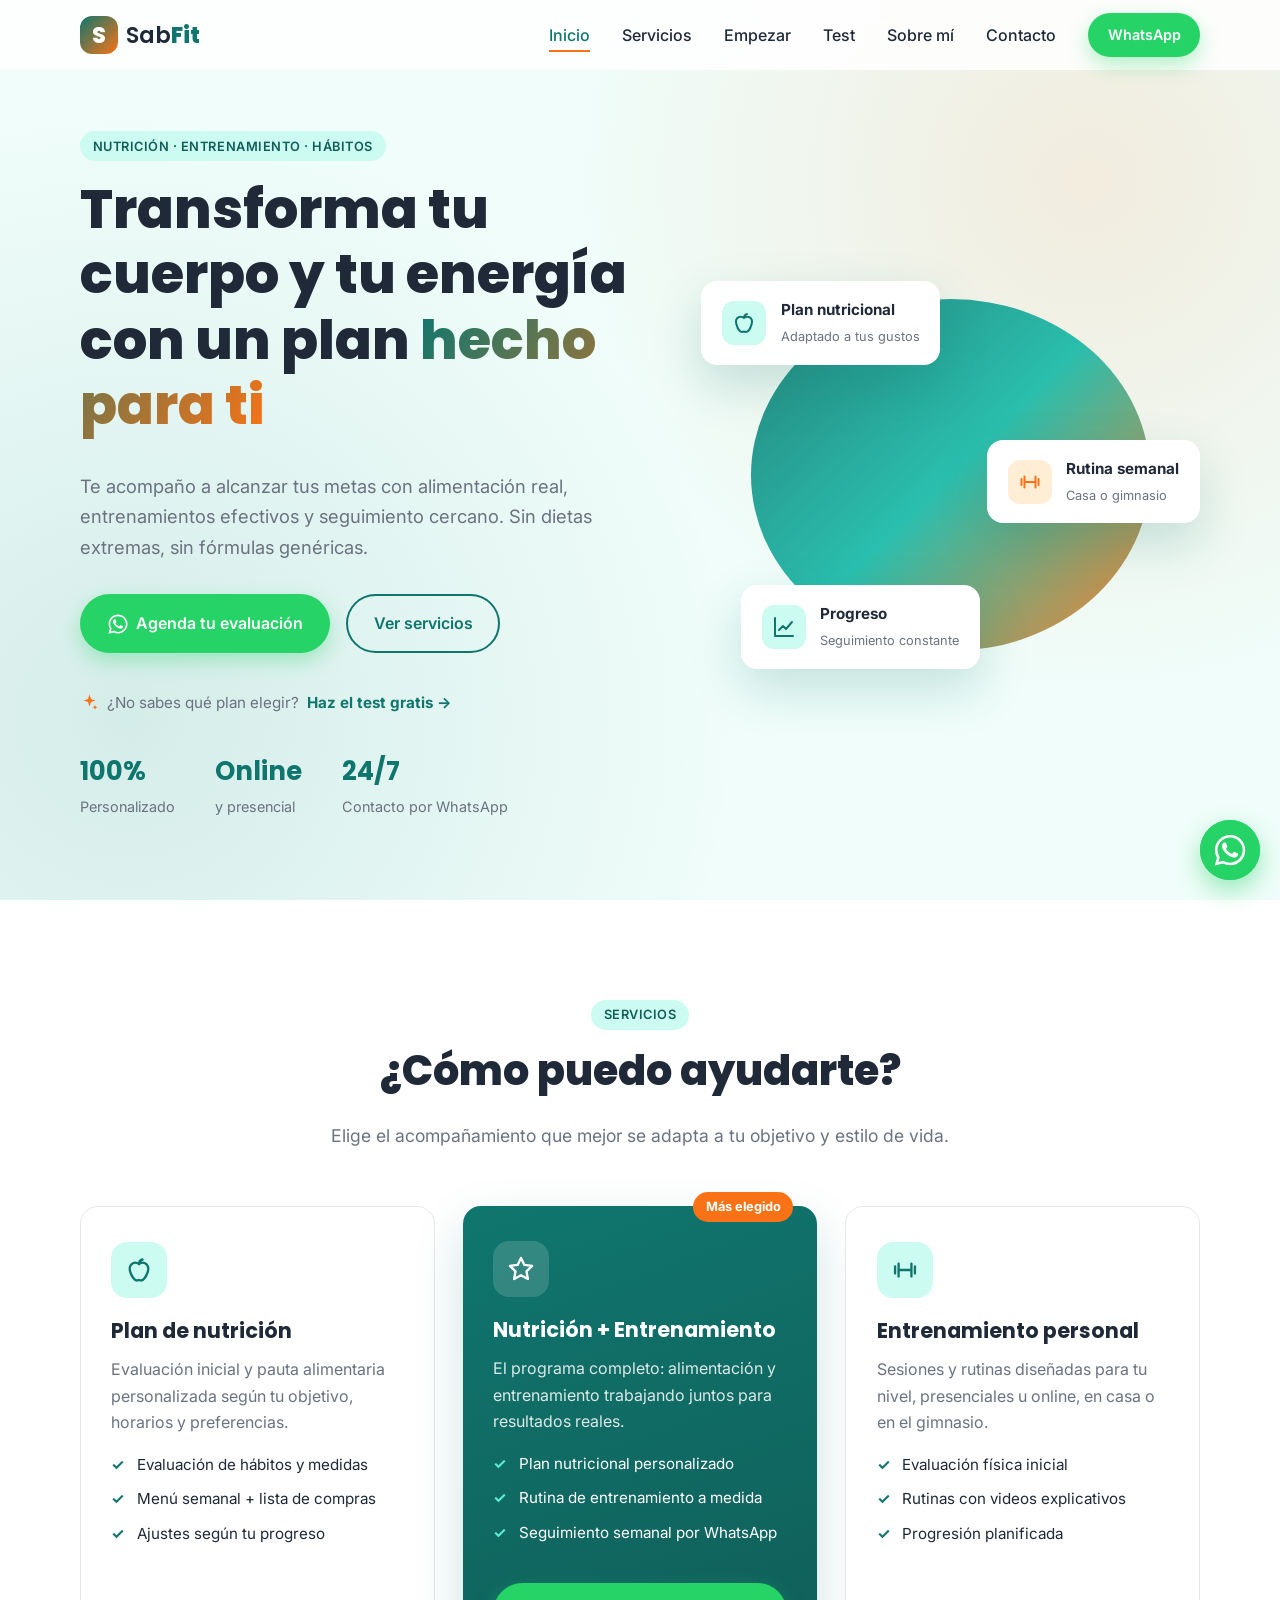
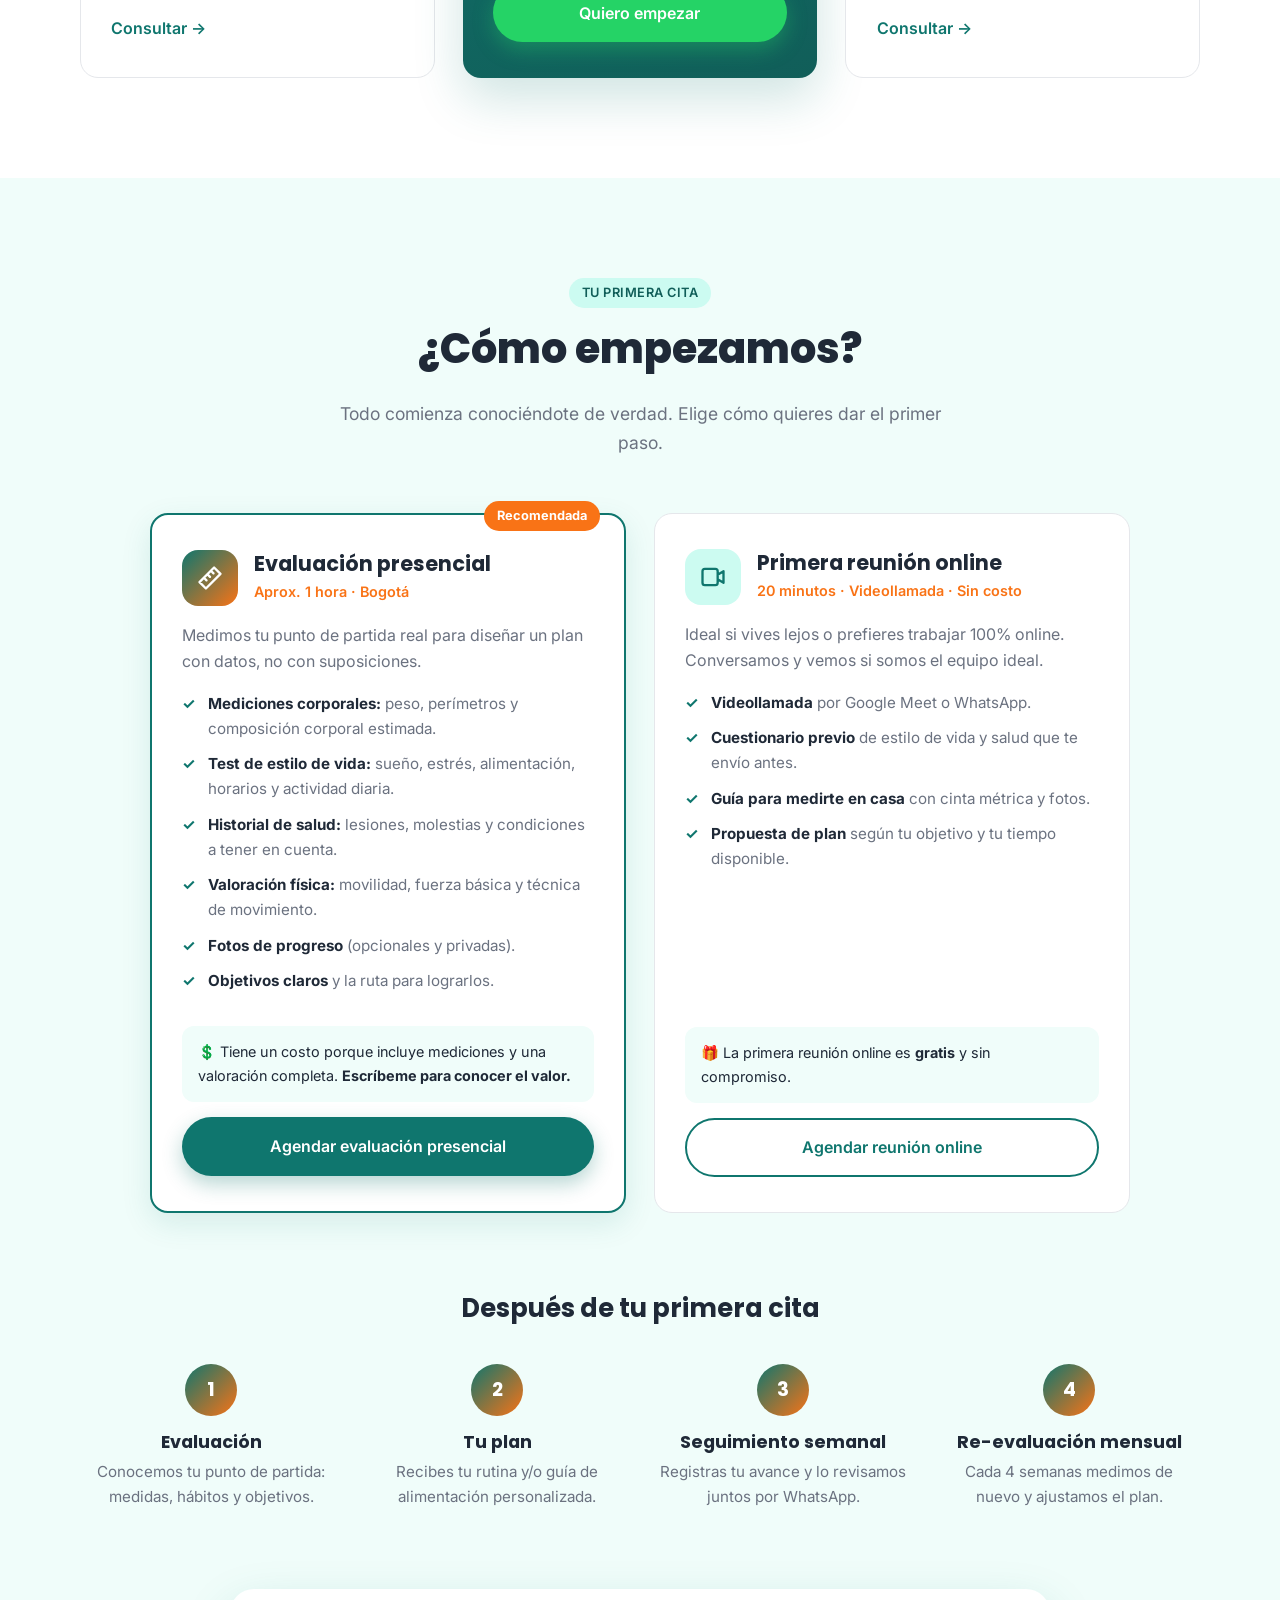
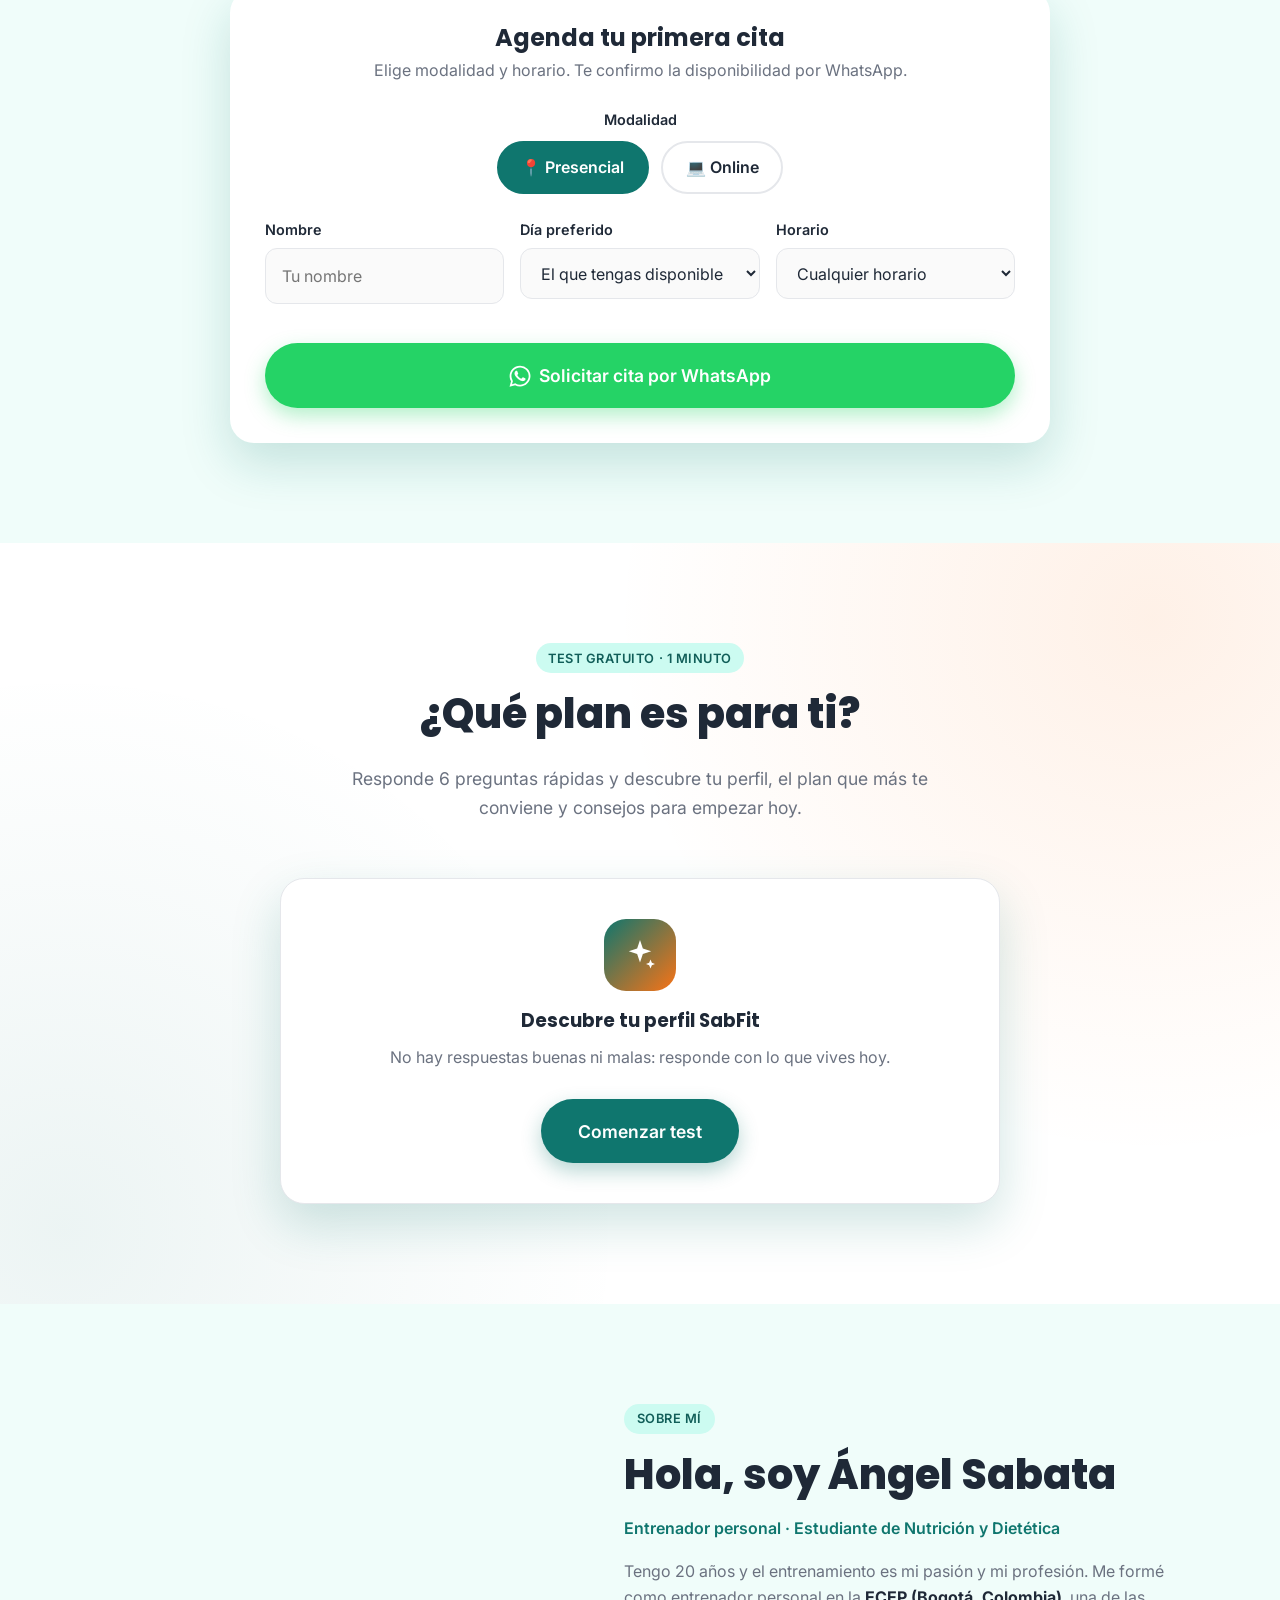
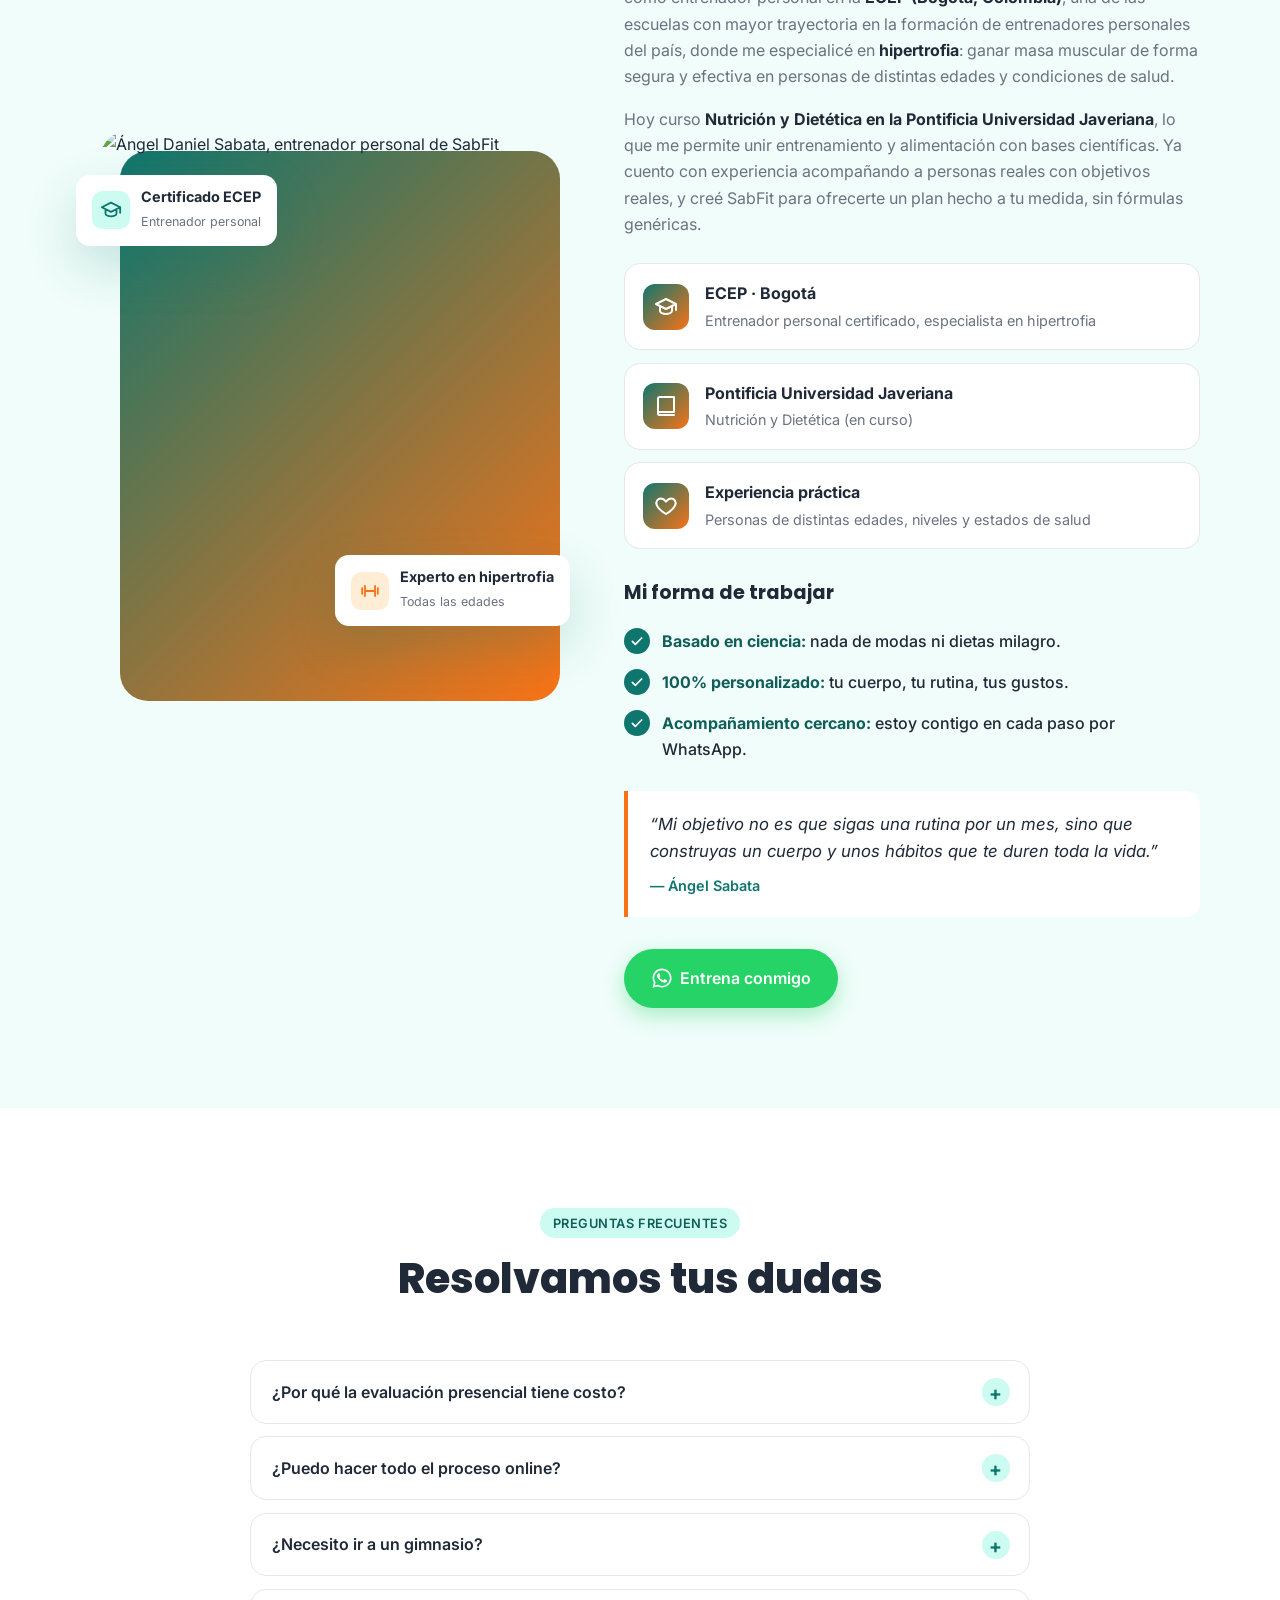
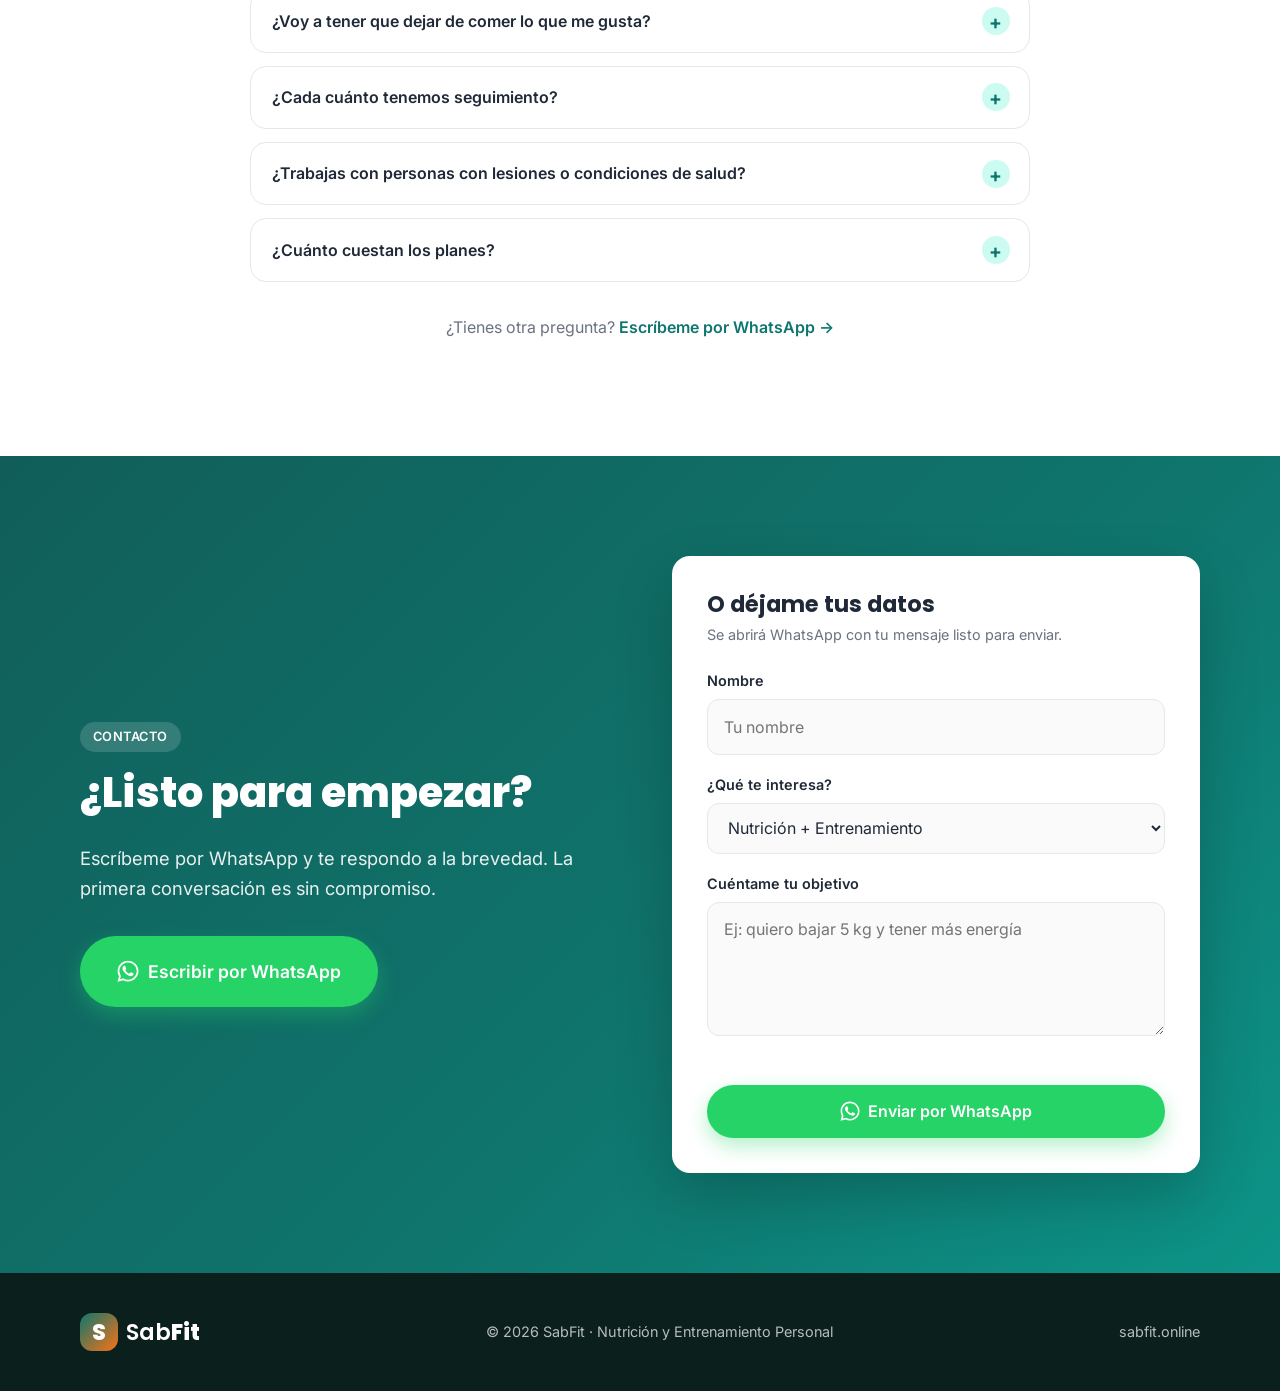
==== commit 4a86591d: "Primera cita (presencial/online), agendamiento, preguntas frecuentes y mejores mensajes de WhatsApp " ====
--- a/index.html
+++ b/index.html
@@ -37,10 +37,11 @@
       <nav class="nav" id="nav">
         <a href="#inicio" class="nav__link">Inicio</a>
         <a href="#servicios" class="nav__link">Servicios</a>
+        <a href="#empezar" class="nav__link">Empezar</a>
         <a href="#test" class="nav__link">Test</a>
         <a href="#sobre-mi" class="nav__link">Sobre mí</a>
         <a href="#contacto" class="nav__link">Contacto</a>
-        <a href="#" class="btn btn--small btn--wa" data-wa="Hola! Quiero información sobre los servicios de SabFit">
+        <a href="#" class="btn btn--small btn--wa" data-wa="¡Hola Ángel! 👋 Vengo de la página de SabFit y quiero más información sobre tus planes.&#10;&#10;Mi nombre es: &#10;Mi objetivo es: ">
           WhatsApp
         </a>
       </nav>
@@ -59,7 +60,7 @@
             seguimiento cercano. Sin dietas extremas, sin fórmulas genéricas.
           </p>
           <div class="hero__actions">
-            <a href="#" class="btn btn--wa" data-wa="Hola! Quiero agendar mi evaluación inicial con SabFit">
+            <a href="#" class="btn btn--wa" data-wa="¡Hola Ángel! 👋 Quiero agendar mi *evaluación inicial* en SabFit.&#10;&#10;Mi nombre es: &#10;Prefiero que sea (presencial u online): &#10;Mi objetivo es: ">
               <svg class="icon" aria-hidden="true"><use href="#i-whatsapp"/></svg>
               Agenda tu evaluación
             </a>
@@ -113,7 +114,7 @@
               <li>Menú semanal + lista de compras</li>
               <li>Ajustes según tu progreso</li>
             </ul>
-            <a href="#" class="card__link" data-wa="Hola! Me interesa el Plan de nutrición">Consultar →</a>
+            <a href="#" class="card__link" data-wa="¡Hola Ángel! 👋 Me interesa el *Plan de nutrición* de SabFit. ¿Me cuentas cómo funciona y cuál es el valor?&#10;&#10;Mi nombre es: &#10;Mi objetivo es: ">Consultar →</a>
           </article>
 
           <article class="card card--featured reveal">
@@ -126,7 +127,7 @@
               <li>Rutina de entrenamiento a medida</li>
               <li>Seguimiento semanal por WhatsApp</li>
             </ul>
-            <a href="#" class="btn btn--wa btn--block" data-wa="Hola! Me interesa el programa Nutrición + Entrenamiento">Quiero empezar</a>
+            <a href="#" class="btn btn--wa btn--block" data-wa="¡Hola Ángel! 👋 Me interesa el *programa Nutrición + Entrenamiento* de SabFit. ¿Me cuentas cómo funciona y cuál es el valor?&#10;&#10;Mi nombre es: &#10;Mi objetivo es: ">Quiero empezar</a>
           </article>
 
           <article class="card reveal">
@@ -138,36 +139,132 @@
               <li>Rutinas con videos explicativos</li>
               <li>Progresión planificada</li>
             </ul>
-            <a href="#" class="card__link" data-wa="Hola! Me interesa el Entrenamiento personal">Consultar →</a>
+            <a href="#" class="card__link" data-wa="¡Hola Ángel! 👋 Me interesa el *Entrenamiento personal* de SabFit. ¿Me cuentas cómo funciona y cuál es el valor?&#10;&#10;Mi nombre es: &#10;Mi objetivo es: ">Consultar →</a>
           </article>
         </div>
 
-        <!-- Cómo funciona -->
+      </div>
+    </section>
+
+    <!-- ===== Cómo empezar / primera cita ===== -->
+    <section class="section section--alt" id="empezar">
+      <div class="container">
+        <header class="section__header reveal">
+          <span class="tag">Tu primera cita</span>
+          <h2 class="section__title">¿Cómo empezamos?</h2>
+          <p class="section__text">Todo comienza conociéndote de verdad. Elige cómo quieres dar el primer paso.</p>
+        </header>
+
+        <div class="visits">
+          <article class="visit visit--featured reveal">
+            <span class="card__badge">Recomendada</span>
+            <div class="visit__head">
+              <span class="visit__icon"><svg class="icon" aria-hidden="true"><use href="#i-ruler"/></svg></span>
+              <div>
+                <h3>Evaluación presencial</h3>
+                <p class="visit__meta">Aprox. 1 hora · Bogotá</p>
+              </div>
+            </div>
+            <p>Medimos tu punto de partida real para diseñar un plan con datos, no con suposiciones.</p>
+            <ul class="visit__list">
+              <li><strong>Mediciones corporales:</strong> peso, perímetros y composición corporal estimada.</li>
+              <li><strong>Test de estilo de vida:</strong> sueño, estrés, alimentación, horarios y actividad diaria.</li>
+              <li><strong>Historial de salud:</strong> lesiones, molestias y condiciones a tener en cuenta.</li>
+              <li><strong>Valoración física:</strong> movilidad, fuerza básica y técnica de movimiento.</li>
+              <li><strong>Fotos de progreso</strong> (opcionales y privadas).</li>
+              <li><strong>Objetivos claros</strong> y la ruta para lograrlos.</li>
+            </ul>
+            <p class="visit__price">💲 Tiene un costo porque incluye mediciones y una valoración completa. <strong>Escríbeme para conocer el valor.</strong></p>
+            <a href="#agendar" class="btn btn--primary btn--block" data-book="presencial">Agendar evaluación presencial</a>
+          </article>
+
+          <article class="visit reveal">
+            <div class="visit__head">
+              <span class="visit__icon visit__icon--alt"><svg class="icon" aria-hidden="true"><use href="#i-video"/></svg></span>
+              <div>
+                <h3>Primera reunión online</h3>
+                <p class="visit__meta">20 minutos · Videollamada · Sin costo</p>
+              </div>
+            </div>
+            <p>Ideal si vives lejos o prefieres trabajar 100% online. Conversamos y vemos si somos el equipo ideal.</p>
+            <ul class="visit__list">
+              <li><strong>Videollamada</strong> por Google Meet o WhatsApp.</li>
+              <li><strong>Cuestionario previo</strong> de estilo de vida y salud que te envío antes.</li>
+              <li><strong>Guía para medirte en casa</strong> con cinta métrica y fotos.</li>
+              <li><strong>Propuesta de plan</strong> según tu objetivo y tu tiempo disponible.</li>
+            </ul>
+            <p class="visit__price">🎁 La primera reunión online es <strong>gratis</strong> y sin compromiso.</p>
+            <a href="#agendar" class="btn btn--ghost btn--block" data-book="online">Agendar reunión online</a>
+          </article>
+        </div>
+
+        <!-- Proceso -->
         <div class="steps">
-          <h3 class="steps__title reveal">¿Cómo funciona?</h3>
+          <h3 class="steps__title reveal">Después de tu primera cita</h3>
           <ol class="steps__list">
             <li class="step reveal">
               <span class="step__num">1</span>
-              <h4>Escríbeme</h4>
-              <p>Me cuentas tu objetivo por WhatsApp y resolvemos tus dudas.</p>
+              <h4>Evaluación</h4>
+              <p>Conocemos tu punto de partida: medidas, hábitos y objetivos.</p>
             </li>
             <li class="step reveal">
               <span class="step__num">2</span>
-              <h4>Evaluación</h4>
-              <p>Analizamos tus hábitos, medidas, rutina y preferencias.</p>
+              <h4>Tu plan</h4>
+              <p>Recibes tu rutina y/o guía de alimentación personalizada.</p>
             </li>
             <li class="step reveal">
               <span class="step__num">3</span>
-              <h4>Tu plan</h4>
-              <p>Recibes tu plan de alimentación y/o entrenamiento personalizado.</p>
+              <h4>Seguimiento semanal</h4>
+              <p>Registras tu avance y lo revisamos juntos por WhatsApp.</p>
             </li>
             <li class="step reveal">
               <span class="step__num">4</span>
-              <h4>Seguimiento</h4>
-              <p>Ajustamos el plan según tu avance hasta lograr tu meta.</p>
+              <h4>Re-evaluación mensual</h4>
+              <p>Cada 4 semanas medimos de nuevo y ajustamos el plan.</p>
             </li>
           </ol>
         </div>
+
+        <!-- Agendar -->
+        <form class="booking reveal" id="agendar" novalidate>
+          <div class="booking__intro">
+            <h3>Agenda tu primera cita</h3>
+            <p>Elige modalidad y horario. Te confirmo la disponibilidad por WhatsApp.</p>
+          </div>
+
+          <fieldset class="booking__modes">
+            <legend>Modalidad</legend>
+            <label class="pill"><input type="radio" name="mode" value="presencial" checked><span>📍 Presencial</span></label>
+            <label class="pill"><input type="radio" name="mode" value="online"><span>💻 Online</span></label>
+          </fieldset>
+
+          <div class="booking__grid">
+            <div>
+              <label for="bName">Nombre</label>
+              <input type="text" id="bName" name="bName" placeholder="Tu nombre" autocomplete="name">
+            </div>
+            <div>
+              <label for="bDay">Día preferido</label>
+              <select id="bDay" name="bDay">
+                <option>Lunes</option><option>Martes</option><option>Miércoles</option>
+                <option>Jueves</option><option>Viernes</option><option>Sábado</option>
+                <option selected>El que tengas disponible</option>
+              </select>
+            </div>
+            <div>
+              <label for="bTime">Horario</label>
+              <select id="bTime" name="bTime">
+                <option>Mañana</option><option>Tarde</option><option>Noche</option>
+                <option selected>Cualquier horario</option>
+              </select>
+            </div>
+          </div>
+          <p class="form-error" id="bookingError" role="alert"></p>
+          <button type="submit" class="btn btn--wa btn--block btn--large">
+            <svg class="icon" aria-hidden="true"><use href="#i-whatsapp"/></svg>
+            Solicitar cita por WhatsApp
+          </button>
+        </form>
       </div>
     </section>
 
@@ -294,11 +391,52 @@
             <cite>— Ángel Sabata</cite>
           </blockquote>
 
-          <a href="#" class="btn btn--wa" data-wa="Hola Ángel! Quiero entrenar contigo en SabFit">
+          <a href="#" class="btn btn--wa" data-wa="¡Hola Ángel! 💪 Vi tu perfil en SabFit y quiero entrenar contigo.&#10;&#10;Mi nombre es: &#10;Mi objetivo es: ">
             <svg class="icon" aria-hidden="true"><use href="#i-whatsapp"/></svg>
             Entrena conmigo
           </a>
         </div>
+      </div>
+    </section>
+
+    <!-- ===== Preguntas frecuentes ===== -->
+    <section class="section" id="preguntas">
+      <div class="container">
+        <header class="section__header reveal">
+          <span class="tag">Preguntas frecuentes</span>
+          <h2 class="section__title">Resolvamos tus dudas</h2>
+        </header>
+        <div class="faq reveal">
+          <details class="faq__item">
+            <summary>¿Por qué la evaluación presencial tiene costo?</summary>
+            <p>Porque es mucho más que una charla: incluye mediciones corporales, test de estilo de vida, revisión de tu historial de salud y una valoración física. Con esa información diseño un plan realmente tuyo.</p>
+          </details>
+          <details class="faq__item">
+            <summary>¿Puedo hacer todo el proceso online?</summary>
+            <p>Sí. Empezamos con una reunión online gratuita, te envío un cuestionario y una guía para tomarte las medidas en casa, y el seguimiento lo hacemos por WhatsApp.</p>
+          </details>
+          <details class="faq__item">
+            <summary>¿Necesito ir a un gimnasio?</summary>
+            <p>No. Diseño rutinas para casa, gimnasio o aire libre según tu espacio, tu equipo y tu tiempo.</p>
+          </details>
+          <details class="faq__item">
+            <summary>¿Voy a tener que dejar de comer lo que me gusta?</summary>
+            <p>No. Trabajamos con alimentación real y flexible: aprendes a incluir tus comidas favoritas sin culpa y sin dietas extremas.</p>
+          </details>
+          <details class="faq__item">
+            <summary>¿Cada cuánto tenemos seguimiento?</summary>
+            <p>Revisamos tu avance cada semana por WhatsApp y cada 4 semanas hacemos una re-evaluación para ajustar el plan.</p>
+          </details>
+          <details class="faq__item">
+            <summary>¿Trabajas con personas con lesiones o condiciones de salud?</summary>
+            <p>Sí, adapto el entrenamiento a tu situación. Si tienes una condición médica, te pediré la valoración o el visto bueno de tu médico para trabajar de forma segura.</p>
+          </details>
+          <details class="faq__item">
+            <summary>¿Cuánto cuestan los planes?</summary>
+            <p>Depende del plan y de su duración. Escríbeme por WhatsApp y te envío las opciones con sus valores.</p>
+          </details>
+        </div>
+        <p class="faq__more reveal">¿Tienes otra pregunta? <a href="#" data-wa="¡Hola Ángel! 👋 Vengo de la página de SabFit y quiero más información sobre tus planes.&#10;&#10;Mi nombre es: &#10;Mi objetivo es: ">Escríbeme por WhatsApp →</a></p>
       </div>
     </section>
 
@@ -309,7 +447,7 @@
           <span class="tag tag--light">Contacto</span>
           <h2 class="section__title">¿Listo para empezar?</h2>
           <p>Escríbeme por WhatsApp y te respondo a la brevedad. La primera conversación es sin compromiso.</p>
-          <a href="#" class="btn btn--wa btn--large" data-wa="Hola! Quiero información sobre los servicios de SabFit">
+          <a href="#" class="btn btn--wa btn--large" data-wa="¡Hola Ángel! 👋 Vengo de la página de SabFit y quiero más información sobre tus planes.&#10;&#10;Mi nombre es: &#10;Mi objetivo es: ">
             <svg class="icon" aria-hidden="true"><use href="#i-whatsapp"/></svg>
             Escribir por WhatsApp
           </a>
@@ -356,7 +494,7 @@
   </footer>
 
   <!-- Botón flotante de WhatsApp -->
-  <a href="#" class="wa-float" data-wa="Hola! Quiero información sobre los servicios de SabFit" aria-label="Escribir por WhatsApp">
+  <a href="#" class="wa-float" data-wa="¡Hola Ángel! 👋 Vengo de la página de SabFit y quiero más información sobre tus planes.&#10;&#10;Mi nombre es: &#10;Mi objetivo es: " aria-label="Escribir por WhatsApp">
     <svg class="icon" aria-hidden="true"><use href="#i-whatsapp"/></svg>
   </a>
 
@@ -372,6 +510,8 @@
     <symbol id="i-cap" viewBox="0 0 24 24"><path fill="none" stroke="currentColor" stroke-width="2" stroke-linecap="round" stroke-linejoin="round" d="M2 9l10-5 10 5-10 5zM6 11v5c0 1.5 2.7 3 6 3s6-1.5 6-3v-5M22 9v6"/></symbol>
     <symbol id="i-book" viewBox="0 0 24 24"><path fill="none" stroke="currentColor" stroke-width="2" stroke-linecap="round" stroke-linejoin="round" d="M4 4.5A1.5 1.5 0 0 1 5.5 3H20v15H5.5A1.5 1.5 0 0 0 4 19.5zM4 19.5A1.5 1.5 0 0 0 5.5 21H20"/></symbol>
     <symbol id="i-heart" viewBox="0 0 24 24"><path fill="none" stroke="currentColor" stroke-width="2" stroke-linejoin="round" d="M12 20s-7.5-4.6-9.3-9.2C1.5 7.6 3.6 4.5 6.9 4.500c2 0 3.5 1.1 5.1 3 1.6-1.9 3.1-3 5.1-3 3.3 0 5.4 3.1 4.2 6.300C19.5 15.4 12 20 12 20z"/></symbol>
+    <symbol id="i-ruler" viewBox="0 0 24 24"><path fill="none" stroke="currentColor" stroke-width="2" stroke-linecap="round" stroke-linejoin="round" d="M3 15.5L15.5 3 21 8.5 8.5 21zM7 12l2 2M10 9l2 2M13 6l2 2"/></symbol>
+    <symbol id="i-video" viewBox="0 0 24 24"><path fill="none" stroke="currentColor" stroke-width="2" stroke-linecap="round" stroke-linejoin="round" d="M3 7a2 2 0 0 1 2-2h9a2 2 0 0 1 2 2v10a2 2 0 0 1-2 2H5a2 2 0 0 1-2-2zM16 10l5-3v10l-5-3"/></symbol>
     <symbol id="i-check" viewBox="0 0 24 24"><path fill="none" stroke="currentColor" stroke-width="2.5" stroke-linecap="round" stroke-linejoin="round" d="M5 12.5l4.5 4.500L19 7.5"/></symbol>
   </svg>
 
--- a/css/styles.css
+++ b/css/styles.css
@@ -402,8 +402,8 @@
    (0% = izquierda/arriba, 100% = derecha/abajo). --photo-zoom: 1 = sin zoom. */
 .about__frame {
   --photo-x: 50%;
-  --photo-y: 75%;
-  --photo-zoom: 1.3;
+  --photo-y: 0%;
+  --photo-zoom: 1;
   position: relative;
   z-index: 1;
   height: 100%;
@@ -491,6 +491,147 @@
   background: var(--primary);
   color: #fff;
 }
+
+/* ---------- Cómo empezar ---------- */
+.visits {
+  display: grid;
+  grid-template-columns: repeat(2, 1fr);
+  gap: 1.75rem;
+  max-width: 980px;
+  margin: 0 auto;
+}
+.visit {
+  position: relative;
+  display: flex;
+  flex-direction: column;
+  padding: 2.2rem 1.9rem;
+  background: #fff;
+  border: 1px solid var(--border);
+  border-radius: var(--radius);
+  transition: transform .3s, box-shadow .3s;
+}
+.visit:hover { transform: translateY(-4px); box-shadow: var(--shadow); }
+.visit--featured { border: 2px solid var(--primary); box-shadow: var(--shadow); }
+.visit__head { display: flex; align-items: center; gap: 1rem; margin-bottom: 1rem; }
+.visit__head h3 { font-size: 1.3rem; margin: 0; }
+.visit__meta { margin: .2rem 0 0; font-size: .9rem; font-weight: 600; color: var(--accent); }
+.visit__icon {
+  display: grid;
+  place-items: center;
+  flex-shrink: 0;
+  width: 56px;
+  height: 56px;
+  border-radius: 16px;
+  background: linear-gradient(135deg, var(--primary), var(--accent));
+  color: #fff;
+}
+.visit__icon .icon { width: 28px; height: 28px; }
+.visit__icon--alt { background: var(--primary-light); color: var(--primary); }
+.visit > p { color: var(--muted); }
+.visit__list { list-style: none; padding: 0; margin: 0 0 1.4rem; flex-grow: 1; }
+.visit__list li { position: relative; padding-left: 1.6rem; margin-bottom: .65rem; font-size: .95rem; color: var(--muted); }
+.visit__list li strong { color: var(--text); }
+.visit__list li::before { content: "✓"; position: absolute; left: 0; color: var(--primary); font-weight: 700; }
+.visit__price {
+  padding: .9rem 1rem;
+  border-radius: 12px;
+  background: var(--bg-alt);
+  font-size: .9rem;
+  color: var(--text) !important;
+}
+
+.booking {
+  max-width: 820px;
+  margin: 4rem auto 0;
+  padding: 2.2rem;
+  background: #fff;
+  border-radius: 24px;
+  box-shadow: var(--shadow-lg);
+}
+.booking__intro { text-align: center; margin-bottom: 1.5rem; }
+.booking__intro h3 { font-size: 1.5rem; margin-bottom: .3rem; }
+.booking__intro p { color: var(--muted); margin: 0; }
+.booking__modes {
+  display: flex;
+  justify-content: center;
+  gap: .8rem;
+  margin: 0 0 1.5rem;
+  padding: 0;
+  border: 0;
+}
+.booking__modes legend { width: 100%; margin-bottom: .6rem; text-align: center; font-weight: 600; font-size: .9rem; }
+.pill { cursor: pointer; }
+.pill input { position: absolute; opacity: 0; pointer-events: none; }
+.pill span {
+  display: inline-block;
+  padding: .7em 1.4em;
+  border: 2px solid var(--border);
+  border-radius: 999px;
+  font-weight: 600;
+  transition: border-color .2s, background .2s, color .2s;
+}
+.pill input:checked + span { border-color: var(--primary); background: var(--primary); color: #fff; }
+.pill input:focus-visible + span { box-shadow: 0 0 0 4px rgba(15, 118, 110, .25); }
+.booking__grid { display: grid; grid-template-columns: repeat(3, 1fr); gap: 1rem; }
+.booking label:not(.pill) { display: block; font-weight: 600; font-size: .9rem; margin-bottom: .4rem; }
+.booking input[type="text"],
+.booking select {
+  width: 100%;
+  padding: .85em 1em;
+  margin-bottom: 1rem;
+  border: 1.5px solid var(--border);
+  border-radius: 12px;
+  font: inherit;
+  font-size: 1rem;
+  color: var(--text);
+  background: #fafafa;
+}
+.booking input:focus, .booking select:focus {
+  outline: none;
+  border-color: var(--primary);
+  box-shadow: 0 0 0 4px rgba(15, 118, 110, .15);
+  background: #fff;
+}
+.booking input.is-invalid { border-color: #dc2626; }
+
+/* ---------- Preguntas frecuentes ---------- */
+.faq { max-width: 780px; margin: 0 auto; display: grid; gap: .8rem; }
+.faq__item {
+  background: #fff;
+  border: 1px solid var(--border);
+  border-radius: 16px;
+  transition: border-color .2s, box-shadow .2s;
+}
+.faq__item[open] { border-color: var(--primary); box-shadow: var(--shadow); }
+.faq__item summary {
+  position: relative;
+  padding: 1.1rem 3.2rem 1.1rem 1.3rem;
+  font-weight: 600;
+  cursor: pointer;
+  list-style: none;
+}
+.faq__item summary::-webkit-details-marker { display: none; }
+.faq__item summary::after {
+  content: "+";
+  position: absolute;
+  right: 1.2rem;
+  top: 50%;
+  transform: translateY(-50%);
+  display: grid;
+  place-items: center;
+  width: 28px;
+  height: 28px;
+  border-radius: 50%;
+  background: var(--primary-light);
+  color: var(--primary);
+  font-size: 1.2rem;
+  font-weight: 700;
+  transition: transform .25s;
+}
+.faq__item[open] summary::after { content: "–"; }
+.faq__item p { margin: 0; padding: 0 1.3rem 1.2rem; color: var(--muted); }
+.faq__more { text-align: center; margin-top: 2rem; color: var(--muted); }
+.faq__more a { font-weight: 600; color: var(--primary); }
 
 /* ---------- Test ---------- */
 .quiz-section {
@@ -736,9 +877,15 @@
   .hero__actions, .hero__stats { justify-content: center; }
   .hero__visual { height: 360px; max-width: 460px; width: 100%; margin: 0 auto; }
   .cards { grid-template-columns: 1fr; max-width: 520px; margin: 0 auto; }
+  .visits { grid-template-columns: 1fr; max-width: 560px; }
   .card--featured { order: -1; }
   .steps__list { grid-template-columns: repeat(2, 1fr); }
   .contact__info { text-align: center; }
+}
+
+@media (min-width: 761px) and (max-width: 1024px) {
+  .nav { gap: 1.1rem; }
+  .nav__link { font-size: .92rem; }
 }
 
 @media (max-width: 760px) {
@@ -771,6 +918,8 @@
   .contact__form { padding: 1.6rem; }
   .quiz { padding: 1.6rem 1.2rem; }
   .quiz__options { grid-template-columns: 1fr; }
+  .booking { padding: 1.6rem 1.2rem; margin-top: 3rem; }
+  .booking__grid { grid-template-columns: 1fr; gap: 0; }
 }
 
 @media (max-width: 480px) {
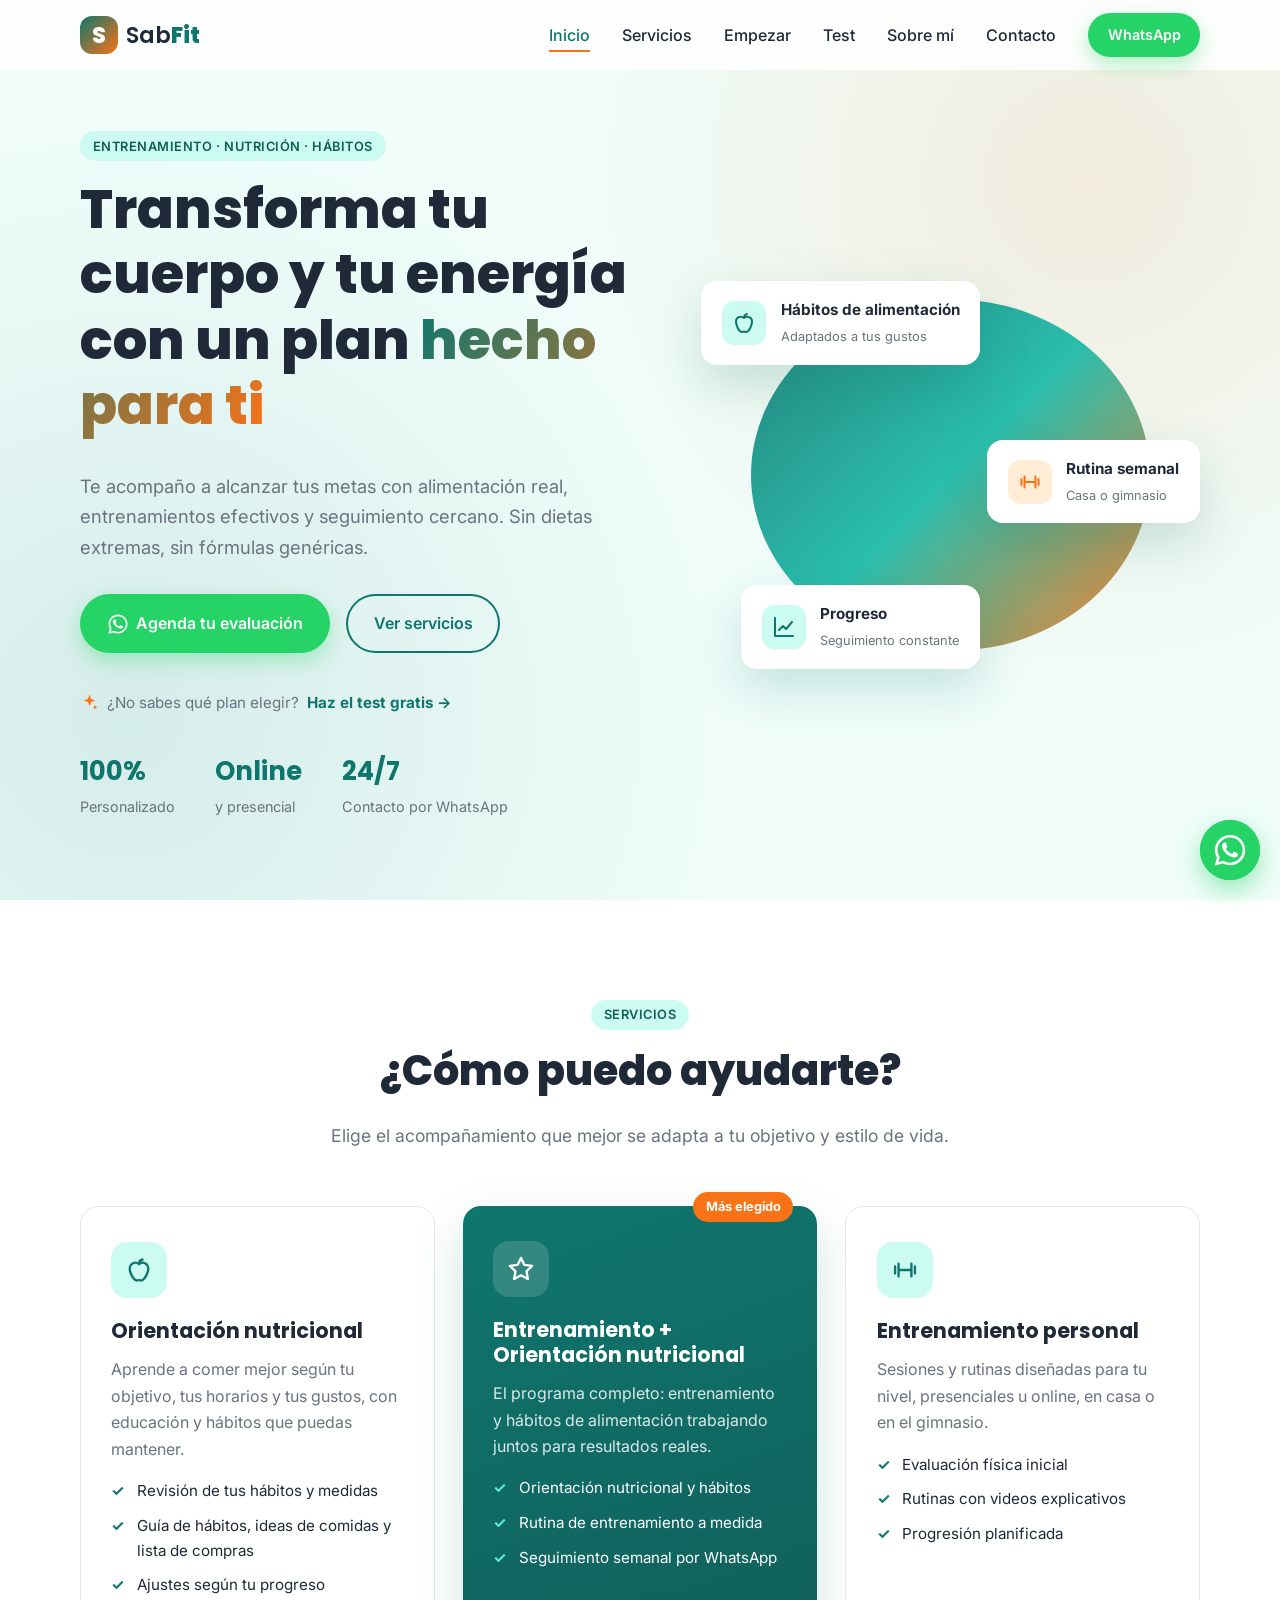
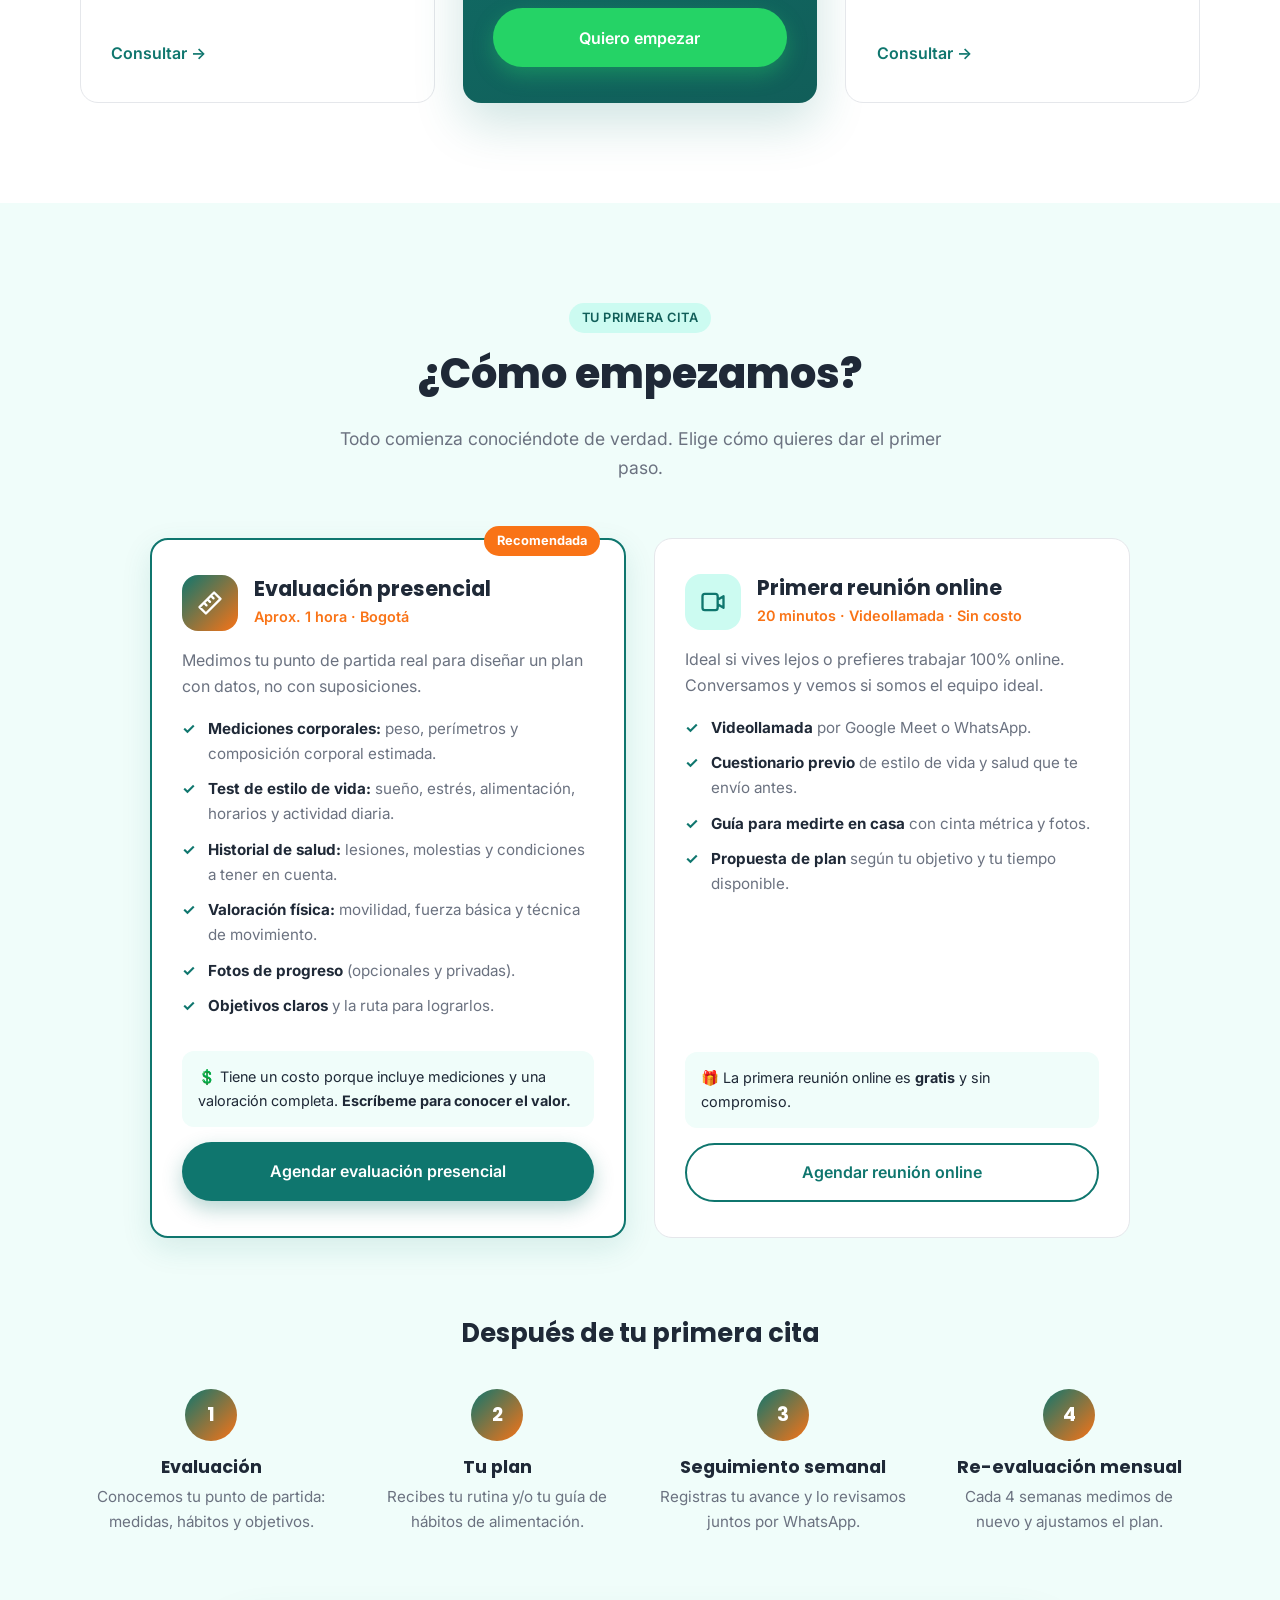
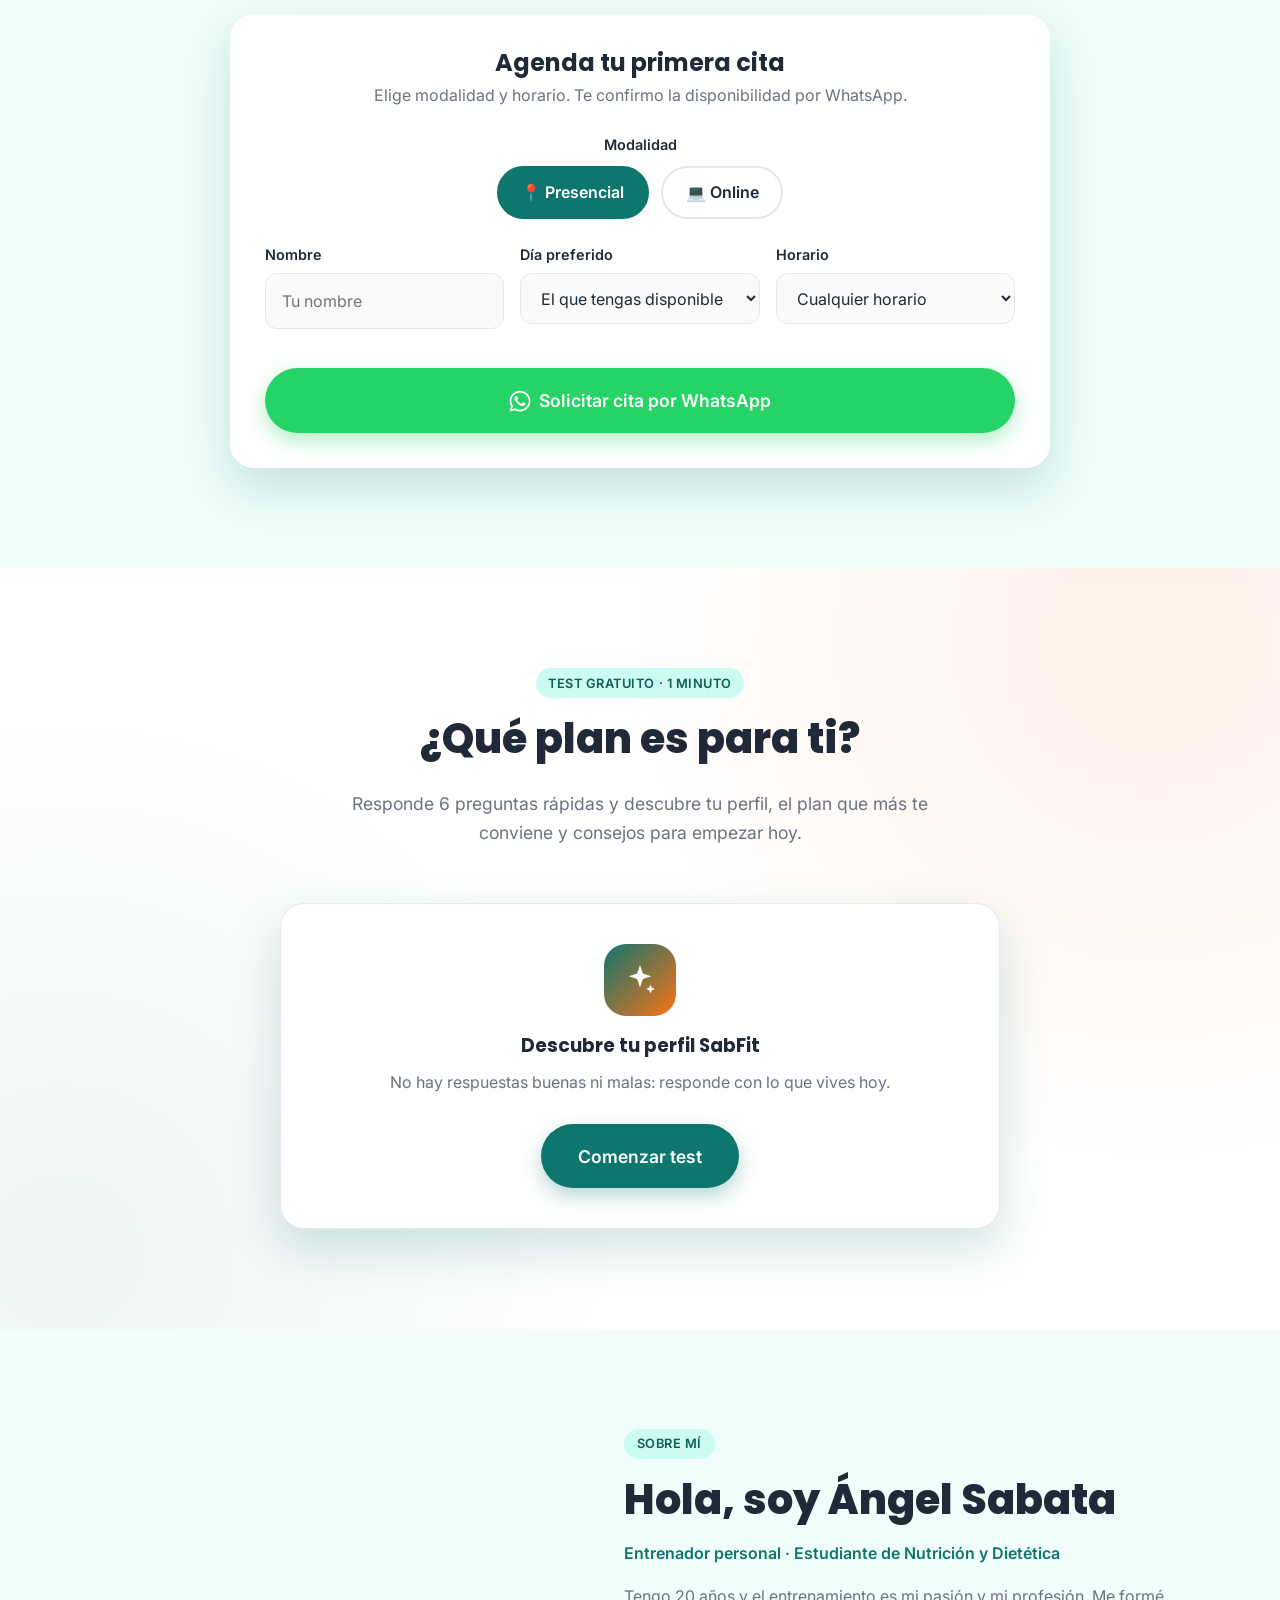
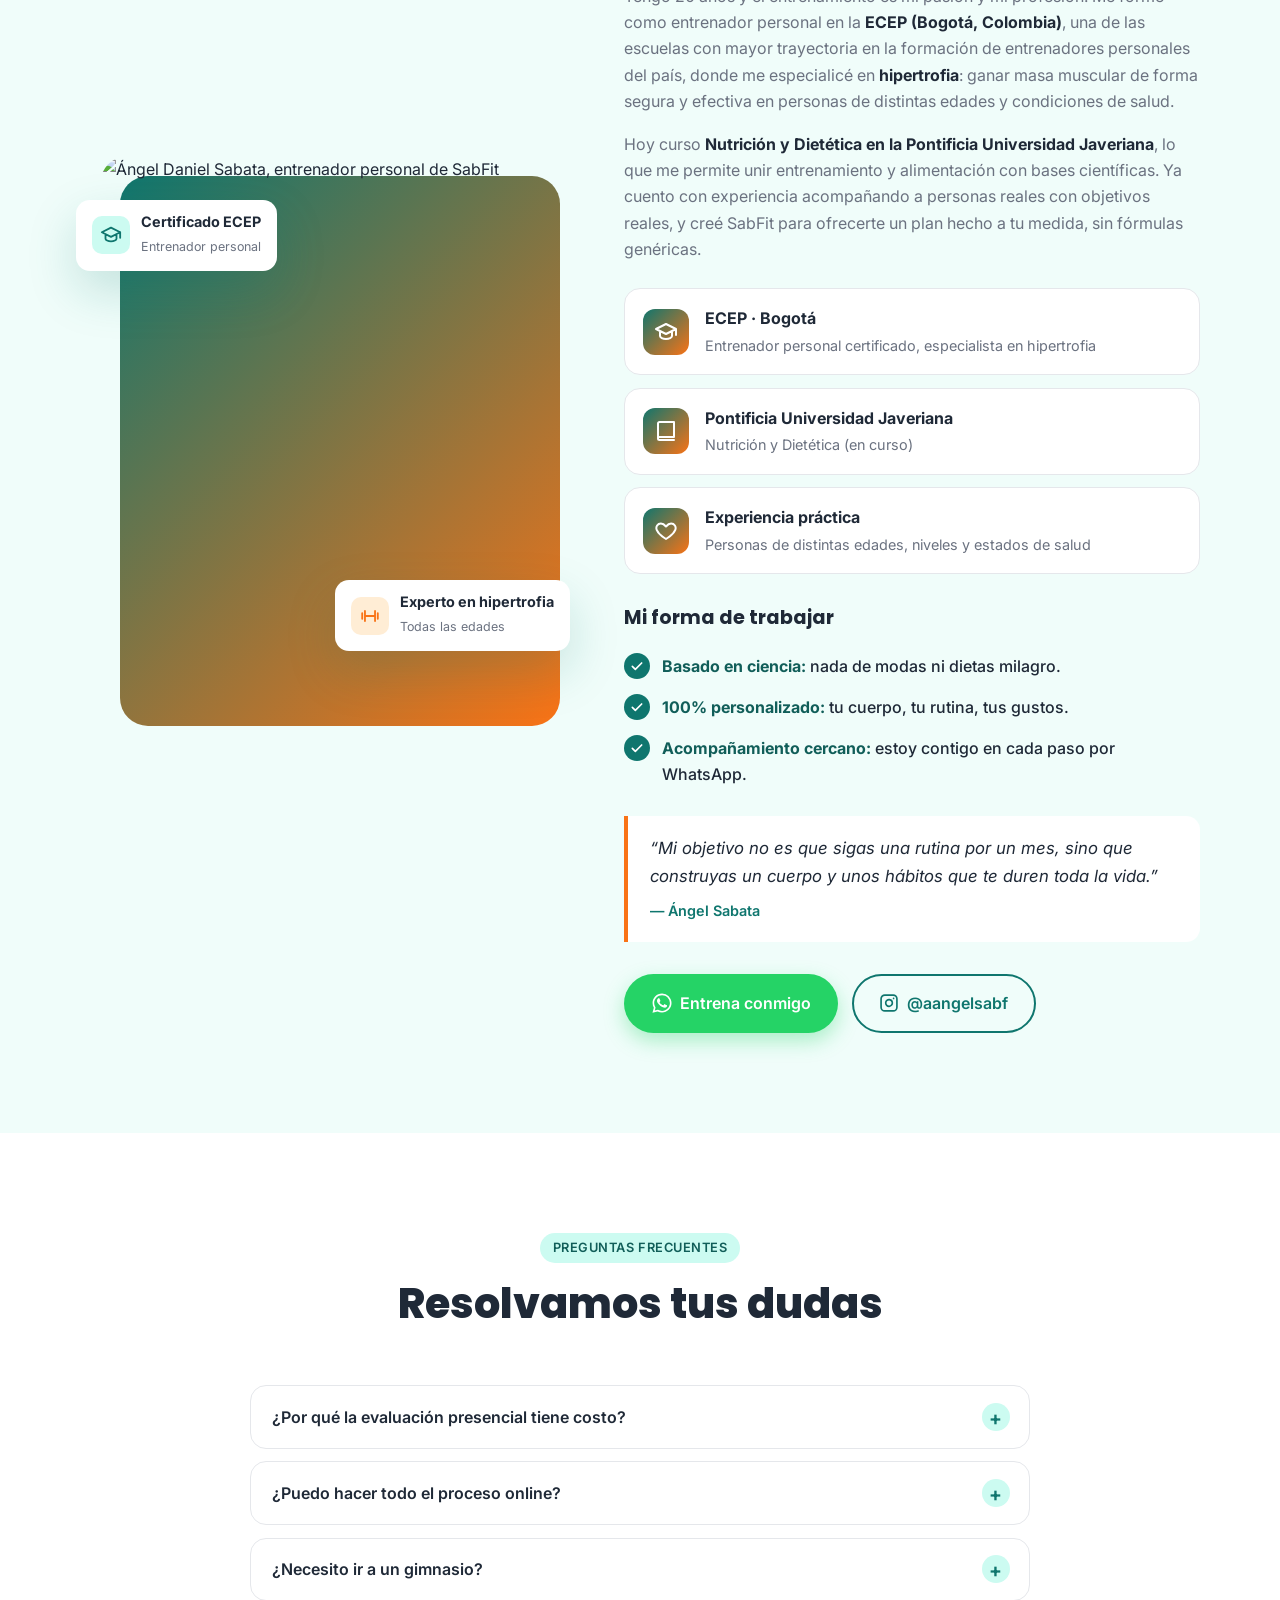
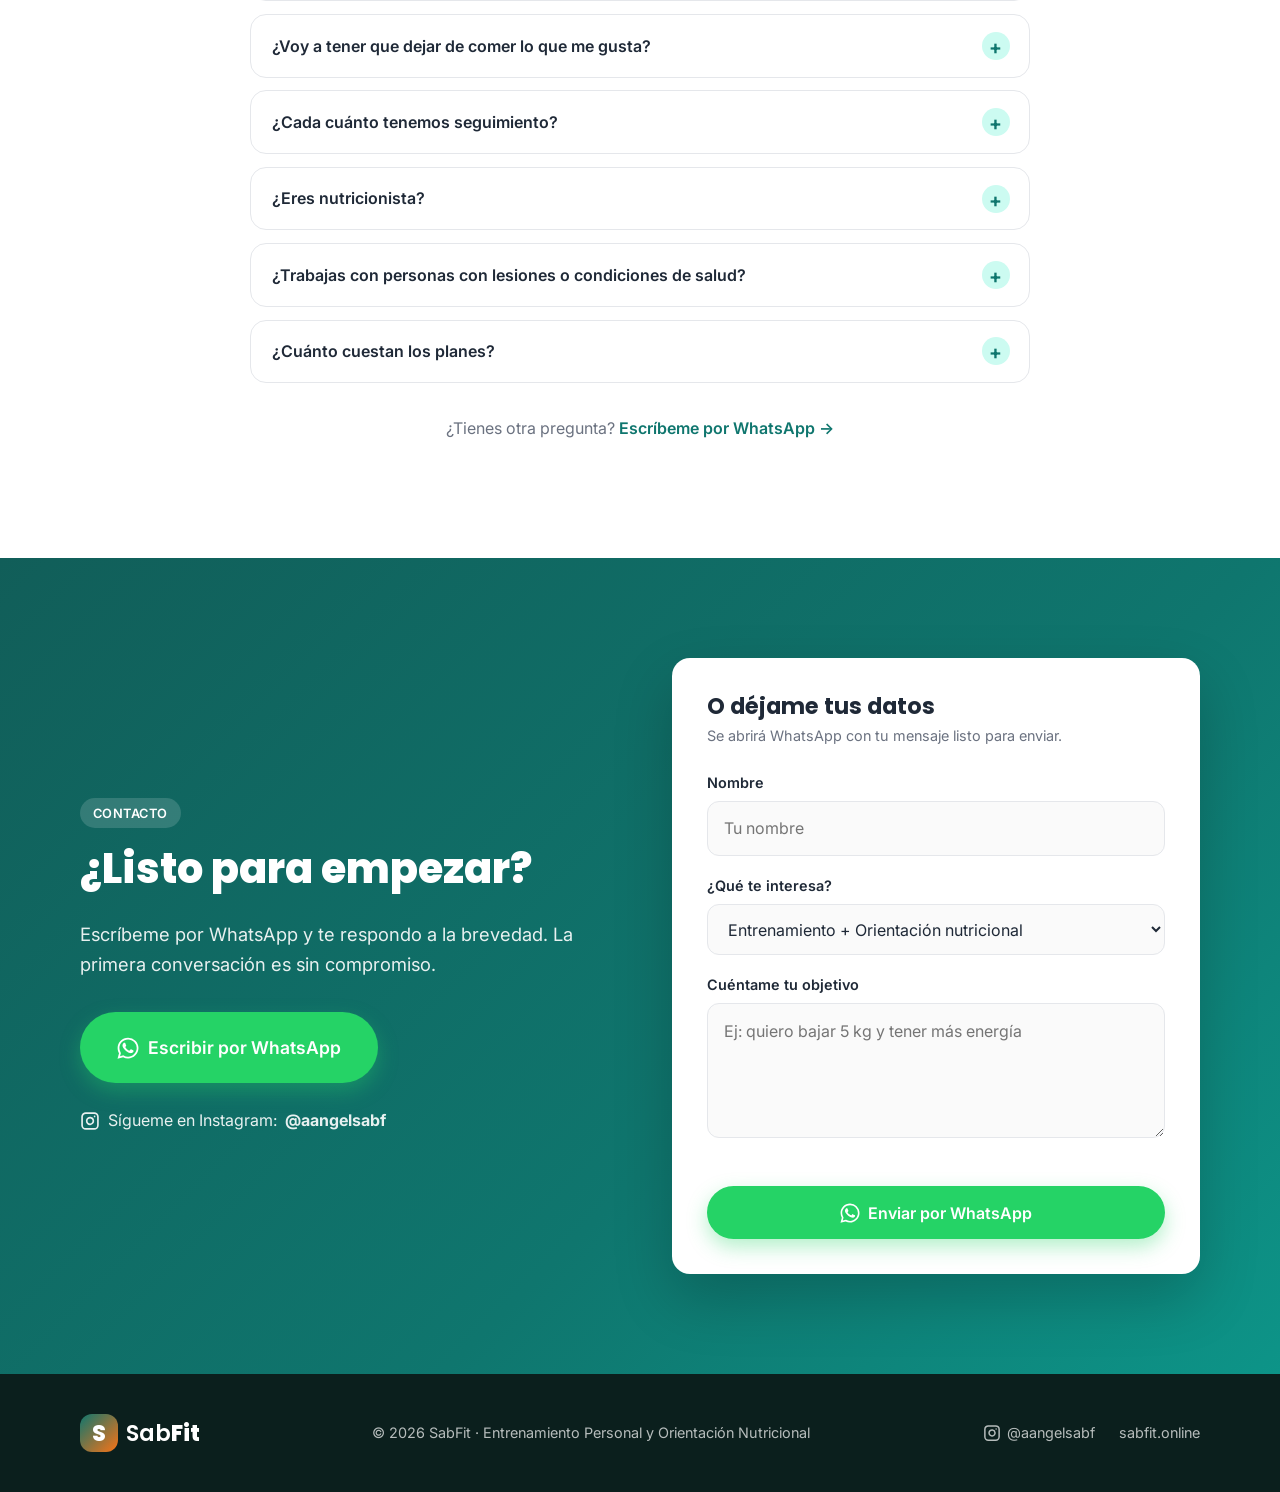
==== commit 2a10047b: "Orientación nutricional en lugar de planes de nutrición, FAQ de formación e Instagram @aangelsabf Co" ====
--- a/index.html
+++ b/index.html
@@ -3,15 +3,15 @@
 <head>
   <meta charset="UTF-8">
   <meta name="viewport" content="width=device-width, initial-scale=1.0">
-  <title>SabFit · Ángel Sabata · Nutrición y Entrenamiento Personal</title>
-  <meta name="description" content="SabFit: planes de nutrición personalizados y entrenamiento personal para que alcances tus objetivos de forma saludable y sostenible.">
+  <title>SabFit · Ángel Sabata · Entrenamiento Personal y Orientación Nutricional</title>
+  <meta name="description" content="SabFit: entrenamiento personal y orientación nutricional con Ángel Sabata para que alcances tus objetivos de forma saludable y sostenible.">
   <meta name="theme-color" content="#0f766e">
   <link rel="canonical" href="https://sabfit.online/">
 
   <!-- Open Graph (vista previa al compartir en WhatsApp / redes) -->
   <meta property="og:type" content="website">
-  <meta property="og:title" content="SabFit · Nutrición y Entrenamiento Personal">
-  <meta property="og:description" content="Planes de nutrición y entrenamiento hechos a tu medida. Escríbeme por WhatsApp.">
+  <meta property="og:title" content="SabFit · Entrenamiento Personal y Orientación Nutricional">
+  <meta property="og:description" content="Entrenamiento personal y orientación nutricional hechos a tu medida. Escríbeme por WhatsApp.">
   <meta property="og:url" content="https://sabfit.online/">
 
   <link rel="icon" href="favicon.svg" type="image/svg+xml">
@@ -53,7 +53,7 @@
     <section class="hero" id="inicio">
       <div class="container hero__inner">
         <div class="hero__content">
-          <span class="tag">Nutrición · Entrenamiento · Hábitos</span>
+          <span class="tag">Entrenamiento · Nutrición · Hábitos</span>
           <h1 class="hero__title">Transforma tu cuerpo y tu energía con un plan <span class="highlight">hecho para ti</span></h1>
           <p class="hero__text">
             Te acompaño a alcanzar tus metas con alimentación real, entrenamientos efectivos y
@@ -81,7 +81,7 @@
           <div class="hero__circle"></div>
           <div class="hero__card hero__card--1">
             <svg class="icon"><use href="#i-apple"/></svg>
-            <div><strong>Plan nutricional</strong><span>Adaptado a tus gustos</span></div>
+            <div><strong>Hábitos de alimentación</strong><span>Adaptados a tus gustos</span></div>
           </div>
           <div class="hero__card hero__card--2">
             <svg class="icon"><use href="#i-dumbbell"/></svg>
@@ -107,27 +107,27 @@
         <div class="cards">
           <article class="card reveal">
             <div class="card__icon"><svg class="icon"><use href="#i-apple"/></svg></div>
-            <h3 class="card__title">Plan de nutrición</h3>
-            <p class="card__text">Evaluación inicial y pauta alimentaria personalizada según tu objetivo, horarios y preferencias.</p>
+            <h3 class="card__title">Orientación nutricional</h3>
+            <p class="card__text">Aprende a comer mejor según tu objetivo, tus horarios y tus gustos, con educación y hábitos que puedas mantener.</p>
             <ul class="card__list">
-              <li>Evaluación de hábitos y medidas</li>
-              <li>Menú semanal + lista de compras</li>
+              <li>Revisión de tus hábitos y medidas</li>
+              <li>Guía de hábitos, ideas de comidas y lista de compras</li>
               <li>Ajustes según tu progreso</li>
             </ul>
-            <a href="#" class="card__link" data-wa="¡Hola Ángel! 👋 Me interesa el *Plan de nutrición* de SabFit. ¿Me cuentas cómo funciona y cuál es el valor?&#10;&#10;Mi nombre es: &#10;Mi objetivo es: ">Consultar →</a>
+            <a href="#" class="card__link" data-wa="¡Hola Ángel! 👋 Me interesa la *Orientación nutricional* de SabFit. ¿Me cuentas cómo funciona y cuál es el valor?&#10;&#10;Mi nombre es: &#10;Mi objetivo es: ">Consultar →</a>
           </article>
 
           <article class="card card--featured reveal">
             <span class="card__badge">Más elegido</span>
             <div class="card__icon"><svg class="icon"><use href="#i-star"/></svg></div>
-            <h3 class="card__title">Nutrición + Entrenamiento</h3>
-            <p class="card__text">El programa completo: alimentación y entrenamiento trabajando juntos para resultados reales.</p>
+            <h3 class="card__title">Entrenamiento + Orientación nutricional</h3>
+            <p class="card__text">El programa completo: entrenamiento y hábitos de alimentación trabajando juntos para resultados reales.</p>
             <ul class="card__list">
-              <li>Plan nutricional personalizado</li>
+              <li>Orientación nutricional y hábitos</li>
               <li>Rutina de entrenamiento a medida</li>
               <li>Seguimiento semanal por WhatsApp</li>
             </ul>
-            <a href="#" class="btn btn--wa btn--block" data-wa="¡Hola Ángel! 👋 Me interesa el *programa Nutrición + Entrenamiento* de SabFit. ¿Me cuentas cómo funciona y cuál es el valor?&#10;&#10;Mi nombre es: &#10;Mi objetivo es: ">Quiero empezar</a>
+            <a href="#" class="btn btn--wa btn--block" data-wa="¡Hola Ángel! 👋 Me interesa el *programa Entrenamiento + Orientación nutricional* de SabFit. ¿Me cuentas cómo funciona y cuál es el valor?&#10;&#10;Mi nombre es: &#10;Mi objetivo es: ">Quiero empezar</a>
           </article>
 
           <article class="card reveal">
@@ -210,7 +210,7 @@
             <li class="step reveal">
               <span class="step__num">2</span>
               <h4>Tu plan</h4>
-              <p>Recibes tu rutina y/o guía de alimentación personalizada.</p>
+              <p>Recibes tu rutina y/o tu guía de hábitos de alimentación.</p>
             </li>
             <li class="step reveal">
               <span class="step__num">3</span>
@@ -395,6 +395,10 @@
             <svg class="icon" aria-hidden="true"><use href="#i-whatsapp"/></svg>
             Entrena conmigo
           </a>
+          <a href="https://www.instagram.com/aangelsabf/" class="btn btn--ghost btn--ig" target="_blank" rel="noopener" data-ig>
+            <svg class="icon" aria-hidden="true"><use href="#i-instagram"/></svg>
+            @aangelsabf
+          </a>
         </div>
       </div>
     </section>
@@ -426,6 +430,10 @@
           <details class="faq__item">
             <summary>¿Cada cuánto tenemos seguimiento?</summary>
             <p>Revisamos tu avance cada semana por WhatsApp y cada 4 semanas hacemos una re-evaluación para ajustar el plan.</p>
+          </details>
+          <details class="faq__item">
+            <summary>¿Eres nutricionista?</summary>
+            <p>Soy entrenador personal certificado por la ECEP y estudiante de Nutrición y Dietética en la Pontificia Universidad Javeriana. Te doy orientación nutricional y educación en hábitos basada en evidencia. Si necesitas un plan de alimentación clínico o tienes una condición médica, te recomendaré consultar con un nutricionista-dietista.</p>
           </details>
           <details class="faq__item">
             <summary>¿Trabajas con personas con lesiones o condiciones de salud?</summary>
@@ -451,6 +459,10 @@
             <svg class="icon" aria-hidden="true"><use href="#i-whatsapp"/></svg>
             Escribir por WhatsApp
           </a>
+          <a href="https://www.instagram.com/aangelsabf/" class="contact__ig" target="_blank" rel="noopener" data-ig>
+            <svg class="icon" aria-hidden="true"><use href="#i-instagram"/></svg>
+            Sígueme en Instagram: <strong>@aangelsabf</strong>
+          </a>
         </div>
 
         <form class="contact__form reveal" id="contactForm" novalidate>
@@ -462,8 +474,8 @@
 
           <label for="goal">¿Qué te interesa?</label>
           <select id="goal" name="goal">
-            <option>Plan de nutrición</option>
-            <option selected>Nutrición + Entrenamiento</option>
+            <option>Orientación nutricional</option>
+            <option selected>Entrenamiento + Orientación nutricional</option>
             <option>Entrenamiento personal</option>
             <option>Tengo otra consulta</option>
           </select>
@@ -488,8 +500,13 @@
         <span class="logo__mark">S</span>
         <span class="logo__text">Sab<strong>Fit</strong></span>
       </a>
-      <p>© <span id="year"></span> SabFit · Nutrición y Entrenamiento Personal</p>
-      <a href="https://sabfit.online" class="footer__link">sabfit.online</a>
+      <p>© <span id="year"></span> SabFit · Entrenamiento Personal y Orientación Nutricional</p>
+      <div class="footer__links">
+        <a href="https://www.instagram.com/aangelsabf/" class="footer__link footer__ig" target="_blank" rel="noopener" aria-label="Instagram de Ángel Sabata" data-ig>
+          <svg class="icon" aria-hidden="true"><use href="#i-instagram"/></svg> @aangelsabf
+        </a>
+        <a href="https://sabfit.online" class="footer__link">sabfit.online</a>
+      </div>
     </div>
   </footer>
 
@@ -512,6 +529,7 @@
     <symbol id="i-heart" viewBox="0 0 24 24"><path fill="none" stroke="currentColor" stroke-width="2" stroke-linejoin="round" d="M12 20s-7.5-4.6-9.3-9.2C1.5 7.6 3.6 4.5 6.9 4.500c2 0 3.5 1.1 5.1 3 1.6-1.9 3.1-3 5.1-3 3.3 0 5.4 3.1 4.2 6.300C19.5 15.4 12 20 12 20z"/></symbol>
     <symbol id="i-ruler" viewBox="0 0 24 24"><path fill="none" stroke="currentColor" stroke-width="2" stroke-linecap="round" stroke-linejoin="round" d="M3 15.5L15.5 3 21 8.5 8.5 21zM7 12l2 2M10 9l2 2M13 6l2 2"/></symbol>
     <symbol id="i-video" viewBox="0 0 24 24"><path fill="none" stroke="currentColor" stroke-width="2" stroke-linecap="round" stroke-linejoin="round" d="M3 7a2 2 0 0 1 2-2h9a2 2 0 0 1 2 2v10a2 2 0 0 1-2 2H5a2 2 0 0 1-2-2zM16 10l5-3v10l-5-3"/></symbol>
+    <symbol id="i-instagram" viewBox="0 0 24 24"><path fill="none" stroke="currentColor" stroke-width="2" stroke-linecap="round" stroke-linejoin="round" d="M7 2.5h10A4.5 4.5 0 0 1 21.5 7v10a4.5 4.5 0 0 1-4.5 4.5H7A4.5 4.5 0 0 1 2.5 17V7A4.5 4.5 0 0 1 7 2.5zM16 11.4A4 4 0 1 1 12.6 8a4 4 0 0 1 3.4 3.4zM17.5 6.5h0"/></symbol>
     <symbol id="i-check" viewBox="0 0 24 24"><path fill="none" stroke="currentColor" stroke-width="2.5" stroke-linecap="round" stroke-linejoin="round" d="M5 12.5l4.5 4.500L19 7.5"/></symbol>
   </svg>
 
--- a/css/styles.css
+++ b/css/styles.css
@@ -480,6 +480,7 @@
   font-style: italic;
   font-size: 1.05rem;
 }
+.btn--ig { margin-left: .6rem; }
 .about__quote cite { display: block; margin-top: .5rem; font-style: normal; font-weight: 600; font-size: .9rem; color: var(--primary); }
 .about__list { list-style: none; padding: 0; margin: 1.5rem 0 0; }
 .about__list li { display: flex; align-items: flex-start; gap: .75rem; margin-bottom: .9rem; font-weight: 500; }
@@ -783,6 +784,15 @@
   align-items: center;
 }
 .contact__info p { font-size: 1.15rem; opacity: .9; margin-bottom: 2rem; }
+.contact__ig {
+  display: flex;
+  align-items: center;
+  gap: .5rem;
+  width: fit-content;
+  margin-top: 1.5rem;
+  opacity: .9;
+}
+.contact__ig:hover { opacity: 1; text-decoration: underline; }
 .contact__form {
   background: #fff;
   color: var(--text);
@@ -829,6 +839,8 @@
   gap: 1rem;
 }
 .footer p { margin: 0; }
+.footer__links { display: flex; flex-wrap: wrap; align-items: center; gap: 1.5rem; }
+.footer__ig { display: inline-flex; align-items: center; gap: .4rem; }
 .footer__link:hover { color: #fff; }
 
 /* ---------- WhatsApp flotante ---------- */
@@ -881,6 +893,7 @@
   .card--featured { order: -1; }
   .steps__list { grid-template-columns: repeat(2, 1fr); }
   .contact__info { text-align: center; }
+  .contact__ig { margin-left: auto; margin-right: auto; }
 }
 
 @media (min-width: 761px) and (max-width: 1024px) {
@@ -935,6 +948,8 @@
   .hero__stats strong { font-size: 1.3rem; }
   .hero__stats span { font-size: .78rem; }
   .footer__inner { flex-direction: column; text-align: center; }
+  .footer__links { justify-content: center; }
+  .btn--ig { margin: .8rem 0 0; }
 }
 
 @media (prefers-reduced-motion: reduce) {
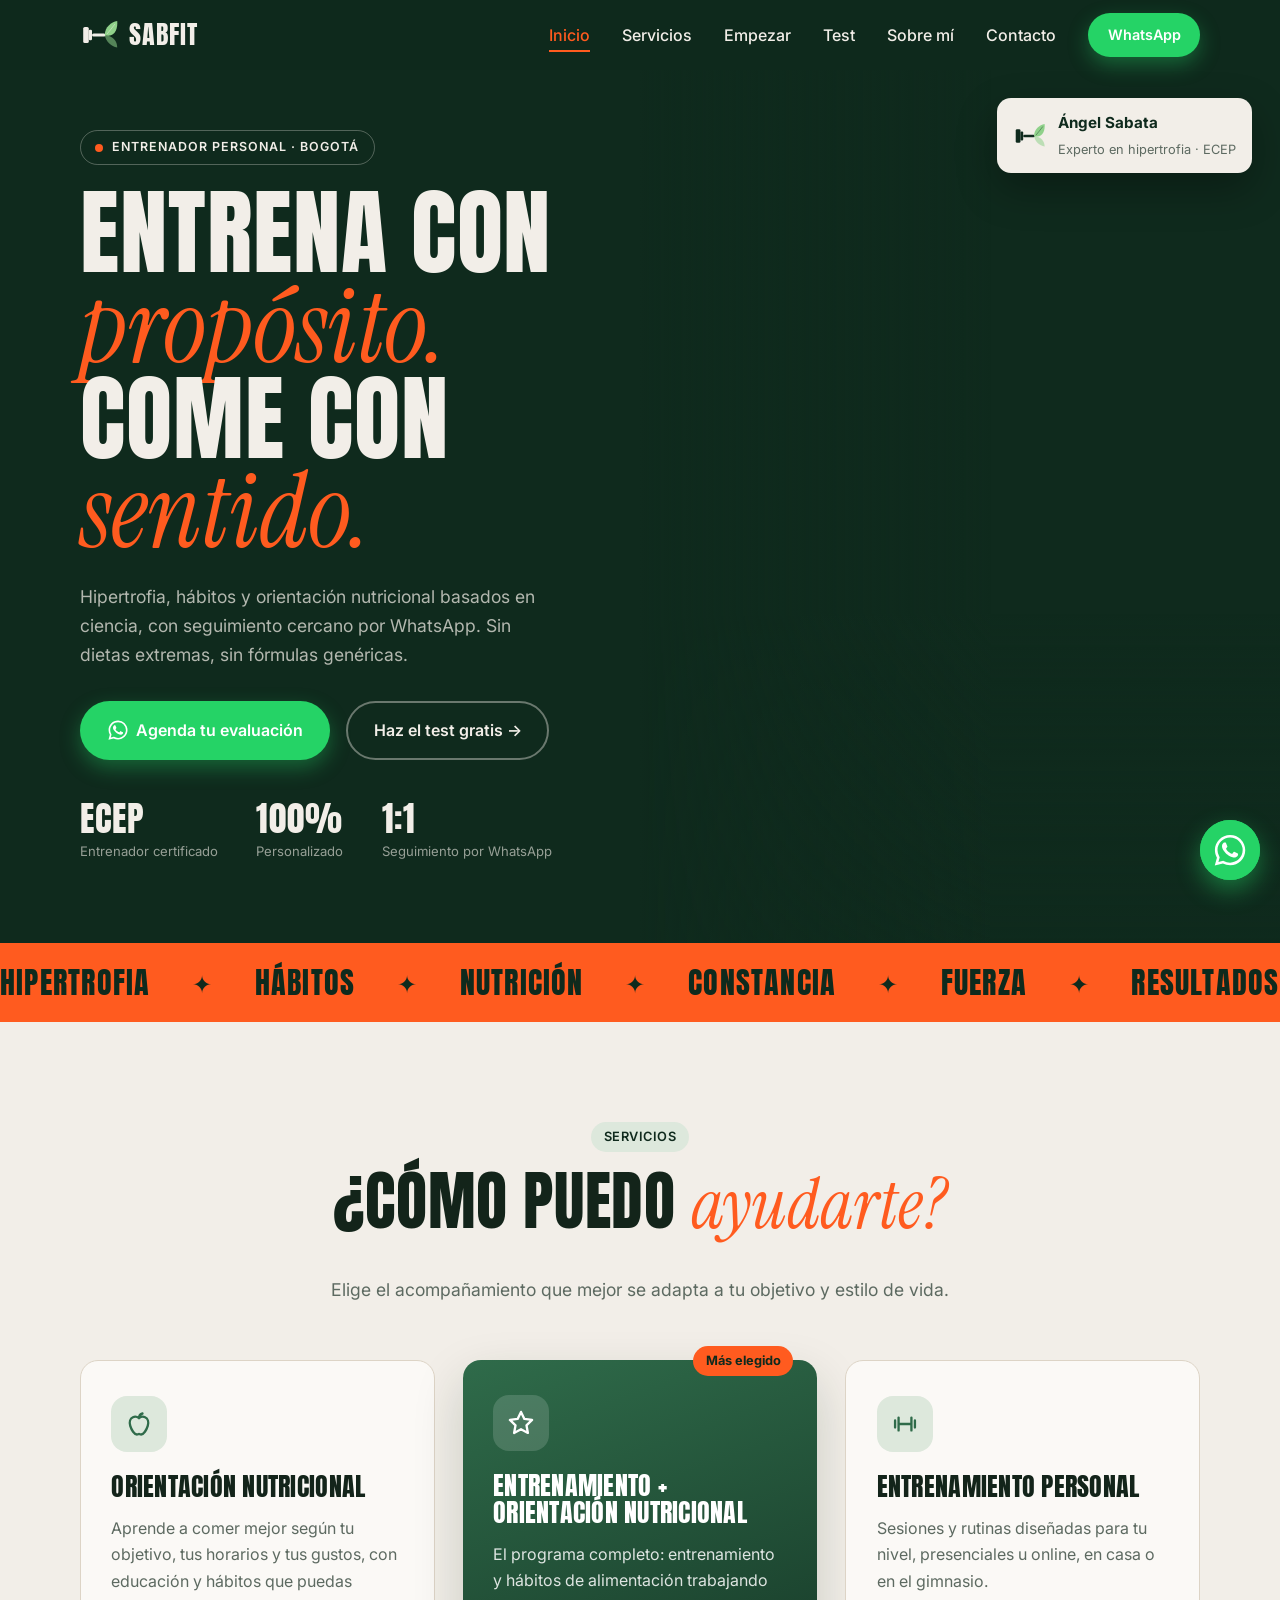
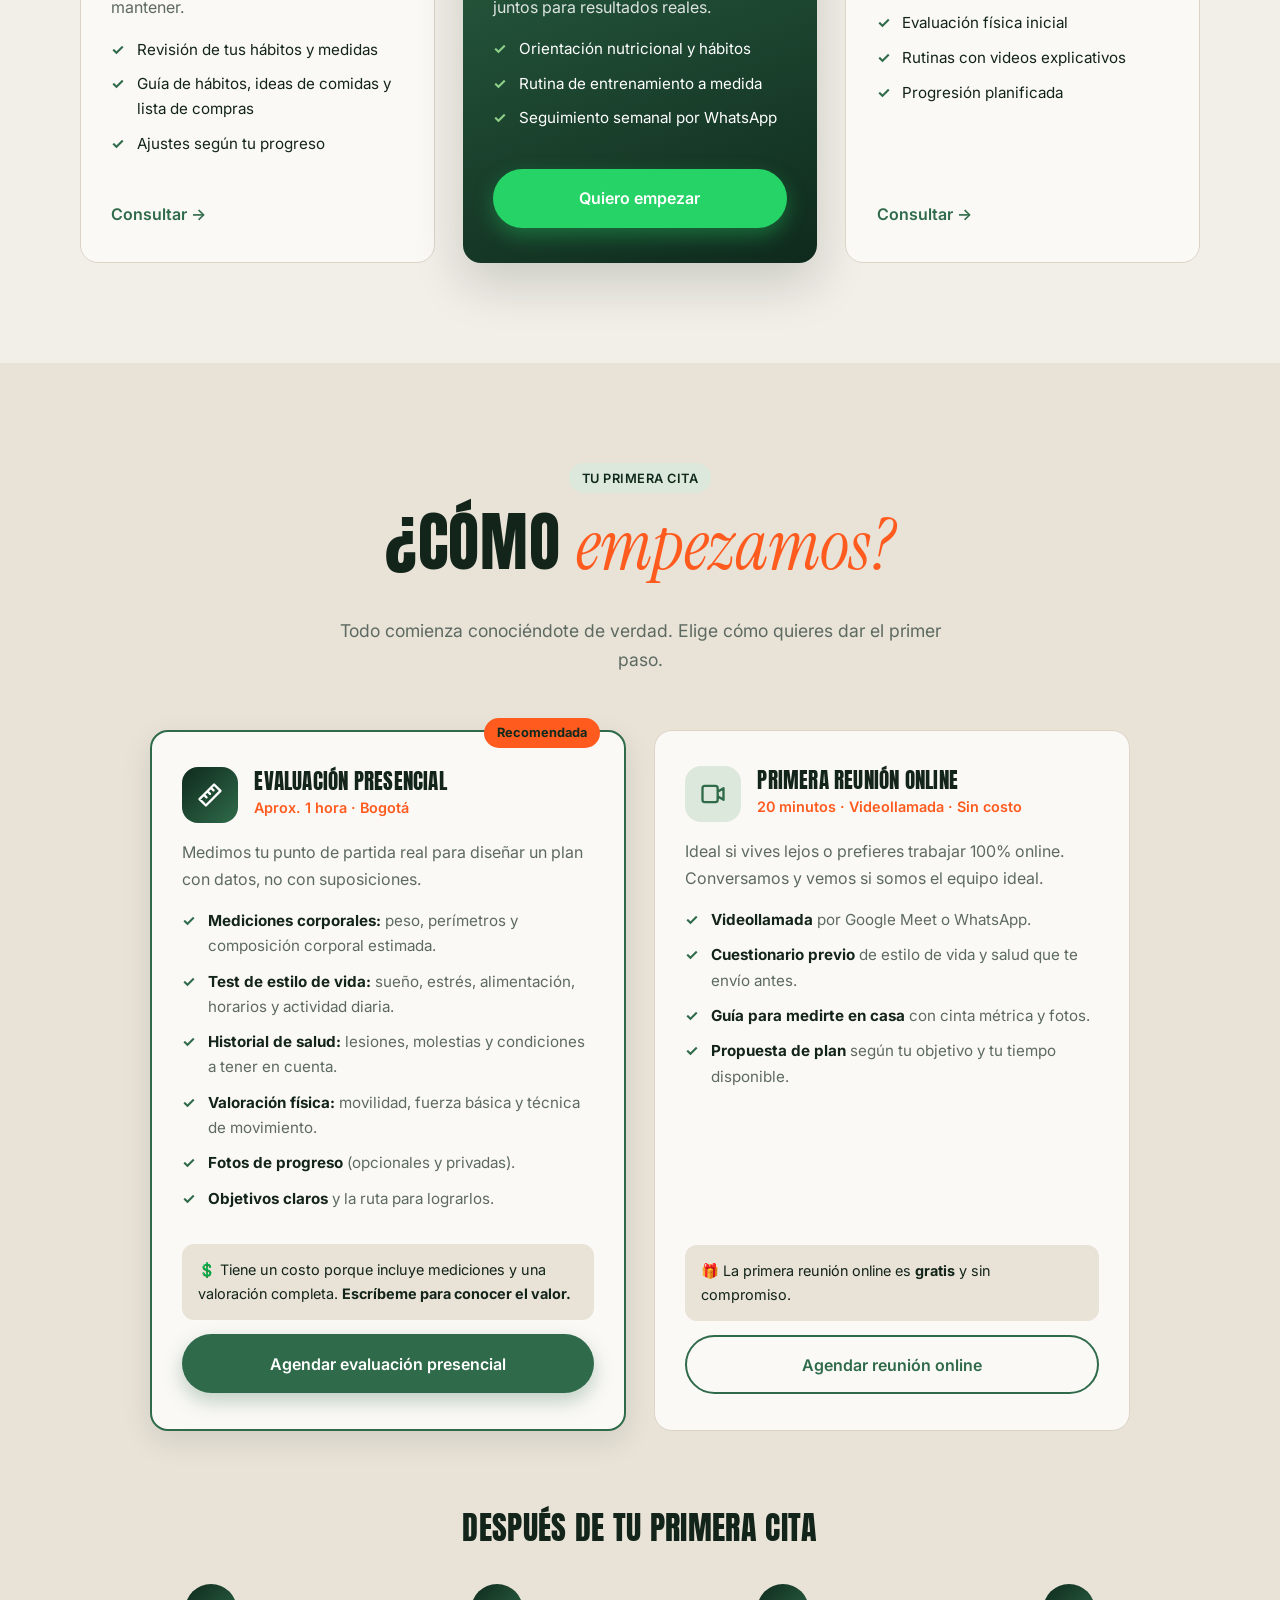
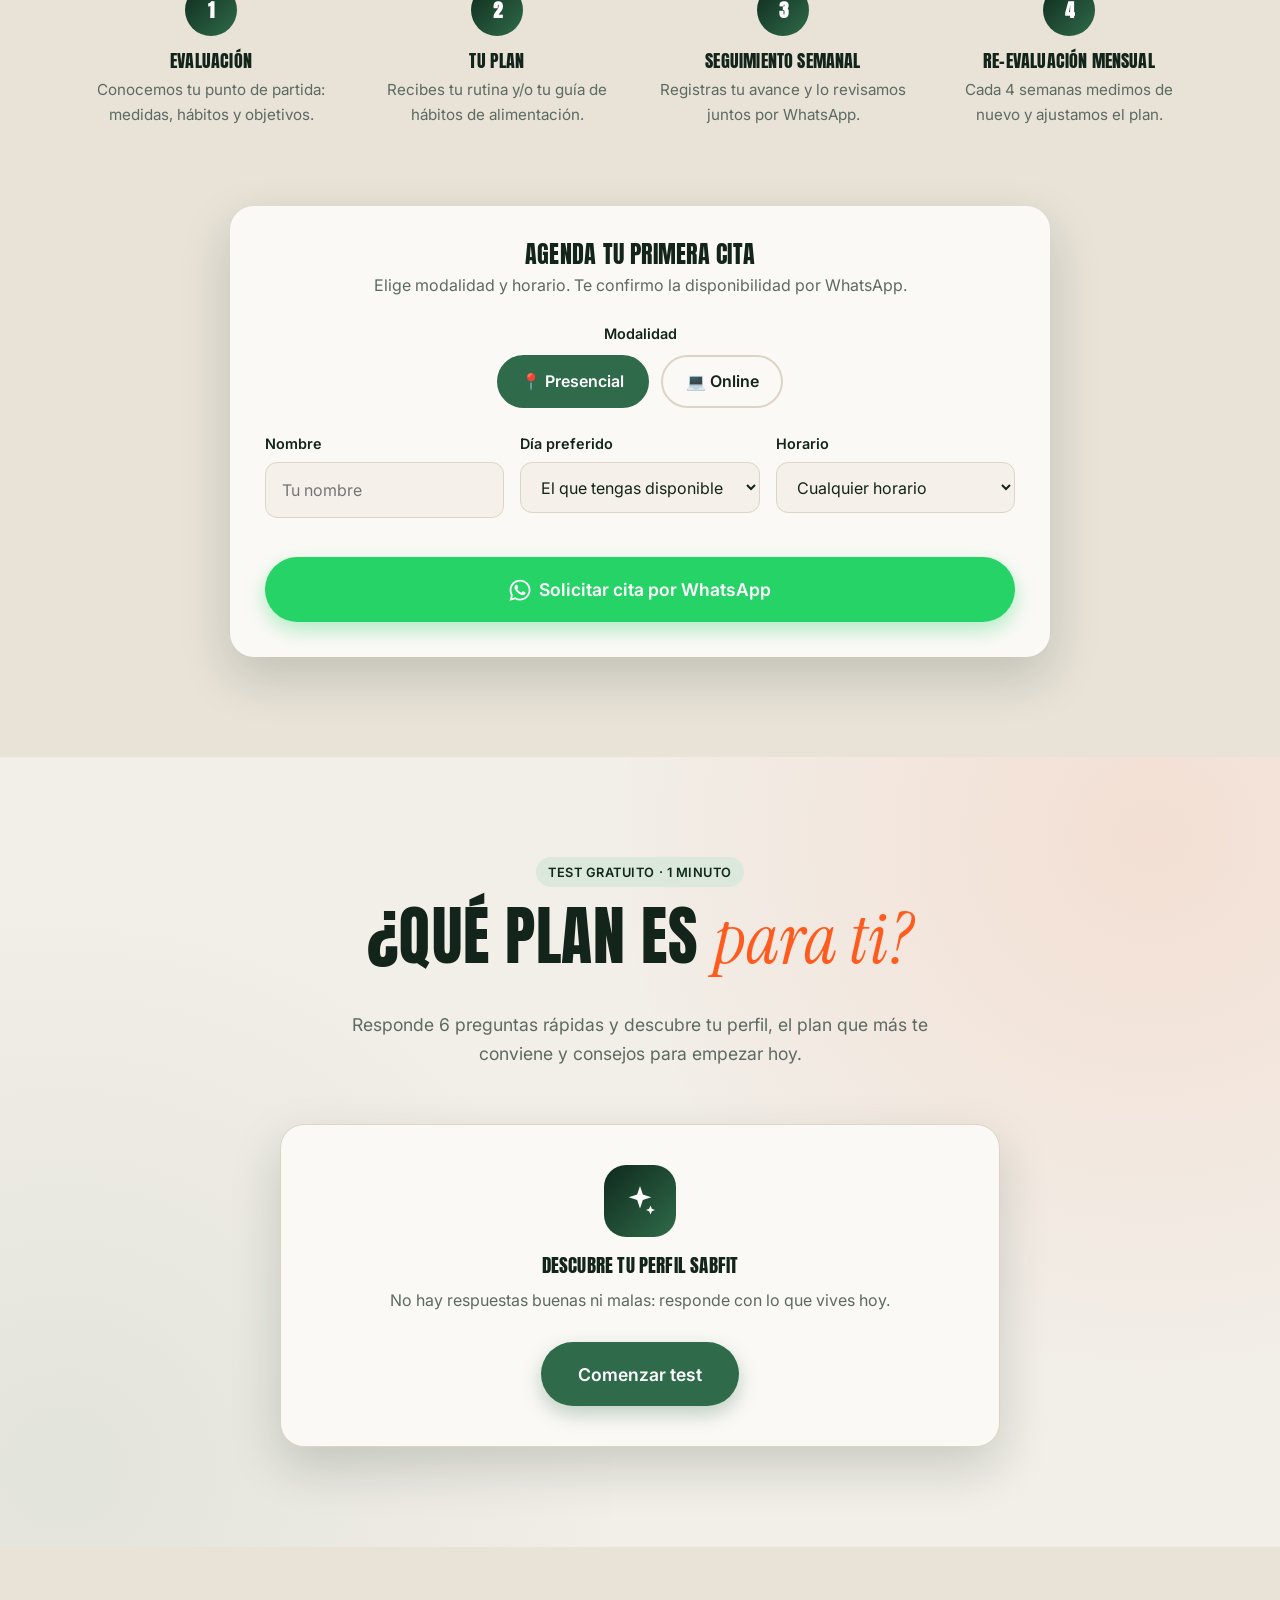
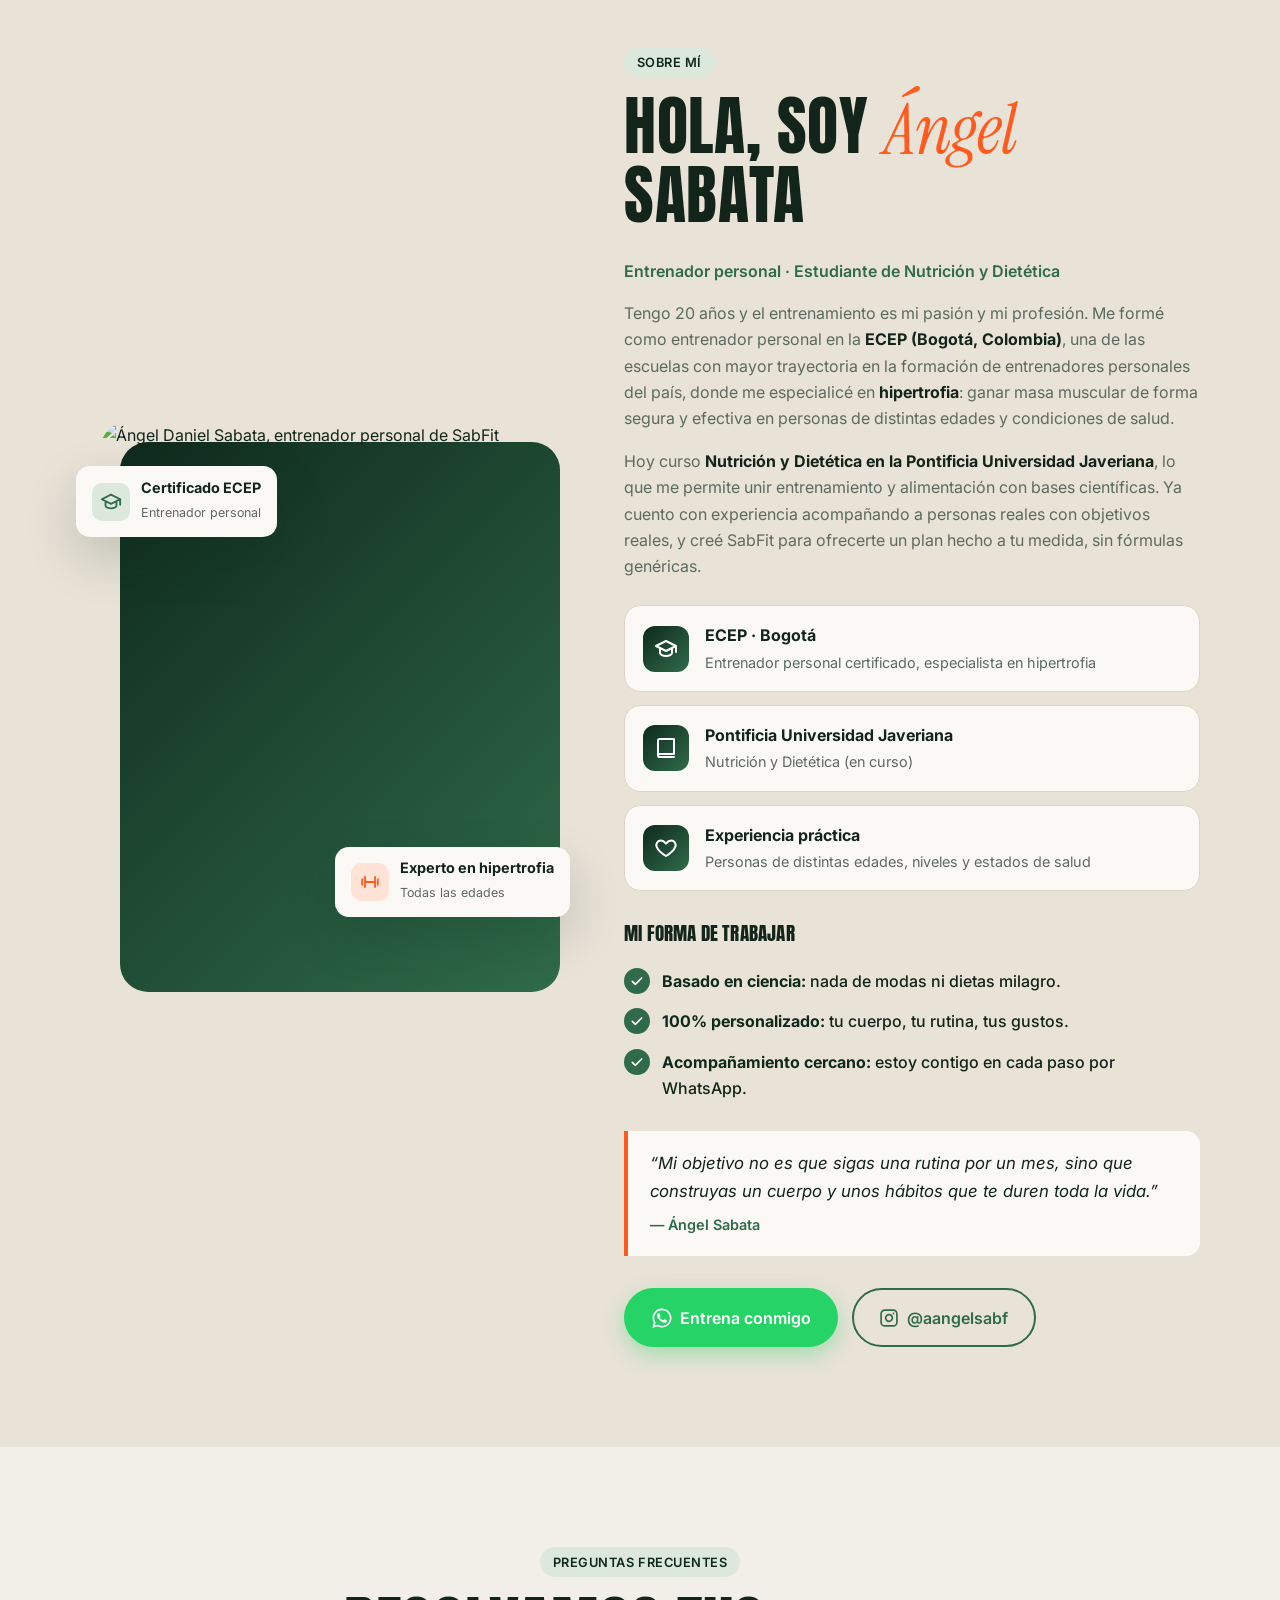
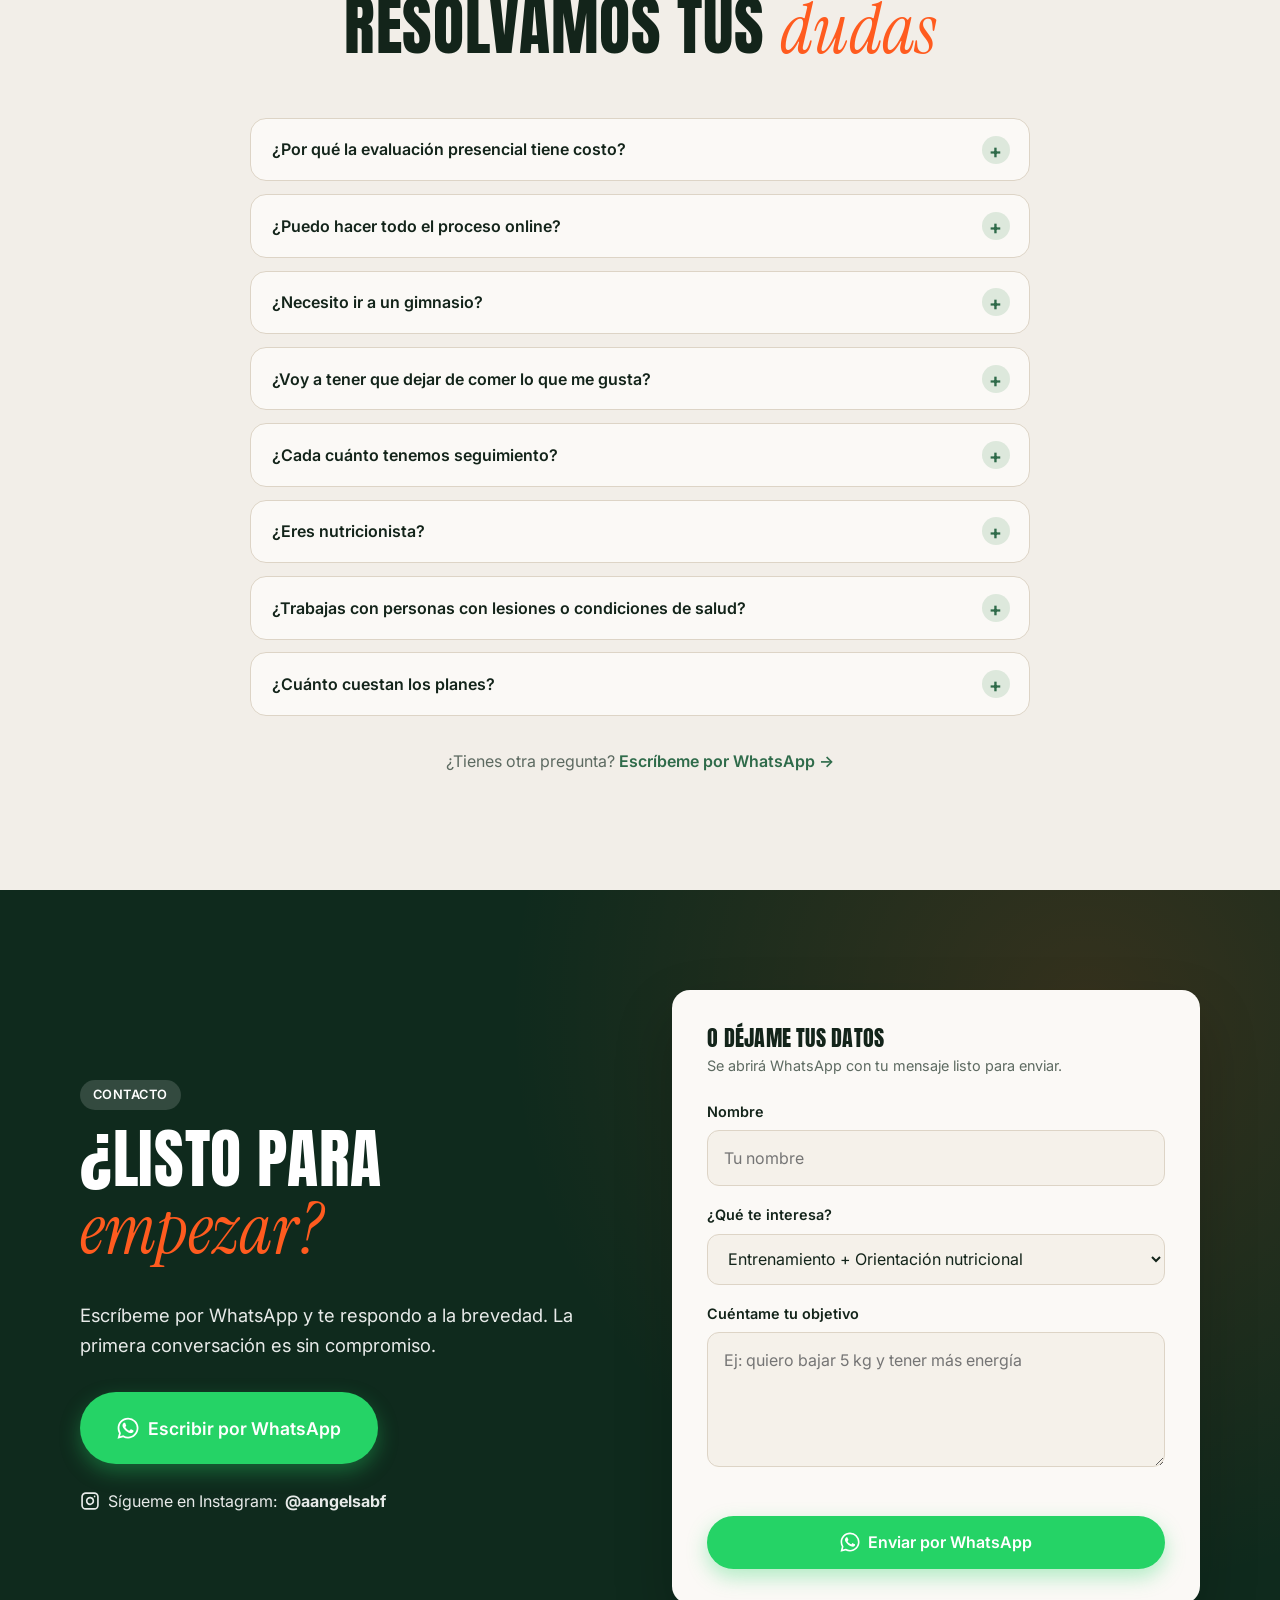
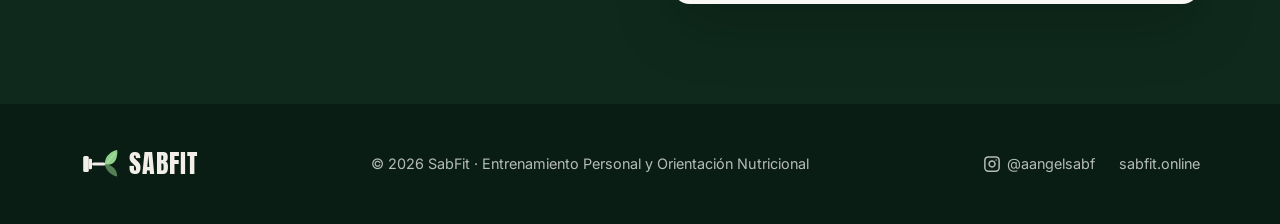
==== commit ebbaface: "Rediseño con la marca Bosque: logo Balance, Anton + Instrument Serif, portada con foto y animaciones" ====
--- a/index.html
+++ b/index.html
@@ -5,7 +5,7 @@
   <meta name="viewport" content="width=device-width, initial-scale=1.0">
   <title>SabFit · Ángel Sabata · Entrenamiento Personal y Orientación Nutricional</title>
   <meta name="description" content="SabFit: entrenamiento personal y orientación nutricional con Ángel Sabata para que alcances tus objetivos de forma saludable y sostenible.">
-  <meta name="theme-color" content="#0f766e">
+  <meta name="theme-color" content="#0f2a1d">
   <link rel="canonical" href="https://sabfit.online/">
 
   <!-- Open Graph (vista previa al compartir en WhatsApp / redes) -->
@@ -17,7 +17,7 @@
   <link rel="icon" href="favicon.svg" type="image/svg+xml">
   <link rel="preconnect" href="https://fonts.googleapis.com">
   <link rel="preconnect" href="https://fonts.gstatic.com" crossorigin>
-  <link href="https://fonts.googleapis.com/css2?family=Inter:wght@400;500;600;700&family=Poppins:wght@600;700;800&display=swap" rel="stylesheet">
+  <link href="https://fonts.googleapis.com/css2?family=Anton&family=Instrument+Serif:ital@0;1&family=Inter:wght@400;500;600;700&display=swap" rel="stylesheet">
   <link rel="stylesheet" href="css/styles.css">
 </head>
 <body>
@@ -26,8 +26,8 @@
   <header class="header" id="header">
     <div class="container header__inner">
       <a href="#inicio" class="logo" aria-label="SabFit, ir al inicio">
-        <span class="logo__mark">S</span>
-        <span class="logo__text">Sab<strong>Fit</strong></span>
+        <svg class="logo__mark" aria-hidden="true"><use href="#i-logo"/></svg>
+        <span class="logo__text">SabFit</span>
       </a>
 
       <button class="nav-toggle" id="navToggle" aria-label="Abrir menú" aria-expanded="false" aria-controls="nav">
@@ -51,56 +51,54 @@
   <main>
     <!-- ===== Inicio ===== -->
     <section class="hero" id="inicio">
-      <div class="container hero__inner">
+      <div class="hero__photo" id="heroPhoto">
+        <img src="https://sabfit.online/wp-content/uploads/2026/10/c7890c43-269e-4a64-a608-14b0e40931cf-2.jpeg" alt="Ángel Sabata, entrenador personal de SabFit" data-no-lazy="1">
+        <div class="hero__badge">
+          <svg class="icon" aria-hidden="true"><use href="#i-logo"/></svg>
+          <div><strong>Ángel Sabata</strong><span>Experto en hipertrofia · ECEP</span></div>
+        </div>
+      </div>
+      <div class="container">
         <div class="hero__content">
-          <span class="tag">Entrenamiento · Nutrición · Hábitos</span>
-          <h1 class="hero__title">Transforma tu cuerpo y tu energía con un plan <span class="highlight">hecho para ti</span></h1>
+          <span class="hero__tag"><i></i>Entrenador personal · Bogotá</span>
+          <h1 class="hero__title">
+            <span class="hero__line">Entrena con <em class="em">propósito.</em></span>
+            <span class="hero__line">Come con <em class="em">sentido.</em></span>
+          </h1>
           <p class="hero__text">
-            Te acompaño a alcanzar tus metas con alimentación real, entrenamientos efectivos y
-            seguimiento cercano. Sin dietas extremas, sin fórmulas genéricas.
+            Hipertrofia, hábitos y orientación nutricional basados en ciencia, con seguimiento
+            cercano por WhatsApp. Sin dietas extremas, sin fórmulas genéricas.
           </p>
           <div class="hero__actions">
             <a href="#" class="btn btn--wa" data-wa="¡Hola Ángel! 👋 Quiero agendar mi *evaluación inicial* en SabFit.&#10;&#10;Mi nombre es: &#10;Prefiero que sea (presencial u online): &#10;Mi objetivo es: ">
               <svg class="icon" aria-hidden="true"><use href="#i-whatsapp"/></svg>
               Agenda tu evaluación
             </a>
-            <a href="#servicios" class="btn btn--ghost">Ver servicios</a>
-          </div>
-          <a href="#test" class="hero__quiz-link">
-            <svg class="icon" aria-hidden="true"><use href="#i-spark"/></svg>
-            ¿No sabes qué plan elegir? <strong>Haz el test gratis →</strong>
-          </a>
+            <a href="#test" class="btn btn--light">Haz el test gratis →</a>
+          </div>
           <ul class="hero__stats">
+            <li><strong>ECEP</strong><span>Entrenador certificado</span></li>
             <li><strong>100%</strong><span>Personalizado</span></li>
-            <li><strong>Online</strong><span>y presencial</span></li>
-            <li><strong>24/7</strong><span>Contacto por WhatsApp</span></li>
+            <li><strong>1:1</strong><span>Seguimiento por WhatsApp</span></li>
           </ul>
         </div>
-
-        <div class="hero__visual" aria-hidden="true">
-          <div class="hero__circle"></div>
-          <div class="hero__card hero__card--1">
-            <svg class="icon"><use href="#i-apple"/></svg>
-            <div><strong>Hábitos de alimentación</strong><span>Adaptados a tus gustos</span></div>
-          </div>
-          <div class="hero__card hero__card--2">
-            <svg class="icon"><use href="#i-dumbbell"/></svg>
-            <div><strong>Rutina semanal</strong><span>Casa o gimnasio</span></div>
-          </div>
-          <div class="hero__card hero__card--3">
-            <svg class="icon"><use href="#i-chart"/></svg>
-            <div><strong>Progreso</strong><span>Seguimiento constante</span></div>
-          </div>
-        </div>
-      </div>
-    </section>
+      </div>
+    </section>
+
+    <!-- Cinta de palabras: se mueve sola y reacciona al scroll -->
+    <div class="ribbon" aria-hidden="true">
+      <div class="ribbon__track" id="ribbon">
+        <span>Hipertrofia</span><span>Hábitos</span><span>Nutrición</span><span>Constancia</span><span>Fuerza</span><span>Resultados</span>
+        <span>Hipertrofia</span><span>Hábitos</span><span>Nutrición</span><span>Constancia</span><span>Fuerza</span><span>Resultados</span>
+      </div>
+    </div>
 
     <!-- ===== Servicios ===== -->
     <section class="section" id="servicios">
       <div class="container">
         <header class="section__header reveal">
           <span class="tag">Servicios</span>
-          <h2 class="section__title">¿Cómo puedo ayudarte?</h2>
+          <h2 class="section__title">¿Cómo puedo <em class="em">ayudarte?</em></h2>
           <p class="section__text">Elige el acompañamiento que mejor se adapta a tu objetivo y estilo de vida.</p>
         </header>
 
@@ -151,7 +149,7 @@
       <div class="container">
         <header class="section__header reveal">
           <span class="tag">Tu primera cita</span>
-          <h2 class="section__title">¿Cómo empezamos?</h2>
+          <h2 class="section__title">¿Cómo <em class="em">empezamos?</em></h2>
           <p class="section__text">Todo comienza conociéndote de verdad. Elige cómo quieres dar el primer paso.</p>
         </header>
 
@@ -273,7 +271,7 @@
       <div class="container">
         <header class="section__header reveal">
           <span class="tag">Test gratuito · 1 minuto</span>
-          <h2 class="section__title">¿Qué plan es para ti?</h2>
+          <h2 class="section__title">¿Qué plan es <em class="em">para ti?</em></h2>
           <p class="section__text">Responde 6 preguntas rápidas y descubre tu perfil, el plan que más te conviene y consejos para empezar hoy.</p>
         </header>
 
@@ -338,7 +336,7 @@
 
         <div class="about__content reveal">
           <span class="tag">Sobre mí</span>
-          <h2 class="section__title">Hola, soy Ángel Sabata</h2>
+          <h2 class="section__title">Hola, soy <em class="em">Ángel</em> Sabata</h2>
           <p class="about__role">Entrenador personal · Estudiante de Nutrición y Dietética</p>
           <p>
             Tengo 20 años y el entrenamiento es mi pasión y mi profesión. Me formé como
@@ -408,7 +406,7 @@
       <div class="container">
         <header class="section__header reveal">
           <span class="tag">Preguntas frecuentes</span>
-          <h2 class="section__title">Resolvamos tus dudas</h2>
+          <h2 class="section__title">Resolvamos tus <em class="em">dudas</em></h2>
         </header>
         <div class="faq reveal">
           <details class="faq__item">
@@ -453,7 +451,7 @@
       <div class="container contact__inner">
         <div class="contact__info reveal">
           <span class="tag tag--light">Contacto</span>
-          <h2 class="section__title">¿Listo para empezar?</h2>
+          <h2 class="section__title">¿Listo para <em class="em">empezar?</em></h2>
           <p>Escríbeme por WhatsApp y te respondo a la brevedad. La primera conversación es sin compromiso.</p>
           <a href="#" class="btn btn--wa btn--large" data-wa="¡Hola Ángel! 👋 Vengo de la página de SabFit y quiero más información sobre tus planes.&#10;&#10;Mi nombre es: &#10;Mi objetivo es: ">
             <svg class="icon" aria-hidden="true"><use href="#i-whatsapp"/></svg>
@@ -497,8 +495,8 @@
   <footer class="footer">
     <div class="container footer__inner">
       <a href="#inicio" class="logo logo--light">
-        <span class="logo__mark">S</span>
-        <span class="logo__text">Sab<strong>Fit</strong></span>
+        <svg class="logo__mark" aria-hidden="true"><use href="#i-logo"/></svg>
+        <span class="logo__text">SabFit</span>
       </a>
       <p>© <span id="year"></span> SabFit · Entrenamiento Personal y Orientación Nutricional</p>
       <div class="footer__links">
@@ -530,6 +528,7 @@
     <symbol id="i-ruler" viewBox="0 0 24 24"><path fill="none" stroke="currentColor" stroke-width="2" stroke-linecap="round" stroke-linejoin="round" d="M3 15.5L15.5 3 21 8.5 8.5 21zM7 12l2 2M10 9l2 2M13 6l2 2"/></symbol>
     <symbol id="i-video" viewBox="0 0 24 24"><path fill="none" stroke="currentColor" stroke-width="2" stroke-linecap="round" stroke-linejoin="round" d="M3 7a2 2 0 0 1 2-2h9a2 2 0 0 1 2 2v10a2 2 0 0 1-2 2H5a2 2 0 0 1-2-2zM16 10l5-3v10l-5-3"/></symbol>
     <symbol id="i-instagram" viewBox="0 0 24 24"><path fill="none" stroke="currentColor" stroke-width="2" stroke-linecap="round" stroke-linejoin="round" d="M7 2.5h10A4.5 4.5 0 0 1 21.5 7v10a4.5 4.5 0 0 1-4.5 4.5H7A4.5 4.5 0 0 1 2.5 17V7A4.5 4.5 0 0 1 7 2.5zM16 11.4A4 4 0 1 1 12.6 8a4 4 0 0 1 3.4 3.4zM17.5 6.5h0"/></symbol>
+    <symbol id="i-logo" viewBox="0 0 100 100"><g fill="currentColor"><rect x="8" y="30" width="14" height="40" rx="4"/><rect x="22" y="37" width="8" height="26" rx="3"/><rect x="30" y="46" width="34" height="8" rx="4"/></g><g class="logo-leaf"><path class="logo-leaf__a" d="M62 50 C62 30 78 18 93 15 C95 34 87 58 62 50 Z"/><path class="logo-leaf__b" d="M62 50 C64 66 78 79 93 81 C93 66 83 52 62 50 Z"/><path d="M68 47 C74 40 80 32 87 23" fill="none" stroke="currentColor" stroke-width="2.5" stroke-linecap="round" opacity=".45"/></g></symbol>
     <symbol id="i-check" viewBox="0 0 24 24"><path fill="none" stroke="currentColor" stroke-width="2.5" stroke-linecap="round" stroke-linejoin="round" d="M5 12.5l4.5 4.500L19 7.5"/></symbol>
   </svg>
 
--- a/css/styles.css
+++ b/css/styles.css
@@ -3,25 +3,45 @@
    Cambia los colores de la marca en :root
    ========================================================= */
 :root {
-  --primary: #0f766e;        /* verde azulado */
-  --primary-dark: #115e59;
-  --primary-light: #ccfbf1;
-  --accent: #f97316;         /* naranja energía */
+  /* Paleta Bosque: verde bosque + hueso (tranquilos) + naranja fuego (fuerte) */
+  --forest: #0f2a1d;         /* verde bosque: fondo de portada, contacto, pie */
+  --bone: #f2eee8;           /* hueso: fondo de la página */
+  --blaze: #ff5b1f;          /* naranja fuego: solo para lo que debe llamar la atención */
+  --leaf: #8fd18a;           /* verde hoja del logo */
+
+  --primary: #2f6b4a;        /* verde para íconos, enlaces y marcas */
+  --primary-dark: var(--forest);
+  --primary-light: #dde8dc;
+  --accent: var(--blaze);
+  --accent-light: #ffe3d6;
   --wa: #25d366;             /* verde WhatsApp */
   --wa-dark: #1da851;
-
-  --text: #1f2937;
-  --muted: #6b7280;
-  --bg: #ffffff;
-  --bg-alt: #f0fdfa;
-  --border: #e5e7eb;
+  --on-primary: #ffffff;     /* texto sobre el verde y los degradados */
+  --on-accent: var(--forest);
+  --grad: linear-gradient(135deg, var(--forest), var(--primary));
+  --grad-text: linear-gradient(120deg, var(--primary), var(--blaze));
+
+  --text: #13241a;
+  --muted: #5d6a61;
+  --bg: var(--bone);
+  --bg-alt: #e8e2d7;
+  --surface: #fbf9f6;        /* tarjetas, formularios */
+  --surface-2: #f5f1ea;      /* campos de texto, opciones */
+  --border: #ddd4c6;
+  --header-bg: rgba(15, 42, 29, .9);
+  --footer-bg: #0a1d14;
+  --contact-bg: radial-gradient(circle at 85% 15%, rgba(255, 91, 31, .16), transparent 45%), var(--forest);
 
   --radius: 18px;
-  --shadow: 0 10px 30px rgba(15, 118, 110, .12);
-  --shadow-lg: 0 20px 50px rgba(15, 118, 110, .2);
+  --shadow: 0 10px 30px rgba(15, 42, 29, .1);
+  --shadow-lg: 0 20px 50px rgba(15, 42, 29, .18);
 
   --font-body: "Inter", system-ui, -apple-system, "Segoe UI", Roboto, sans-serif;
-  --font-head: "Poppins", var(--font-body);
+  --font-head: "Anton", Impact, "Arial Narrow", sans-serif;
+  --font-em: "Instrument Serif", Georgia, serif;
+  --head-weight: 400;
+  --head-transform: uppercase;
+  --head-spacing: .01em;
 
   --header-h: 70px;
 }
@@ -45,7 +65,25 @@
 
 img { max-width: 100%; display: block; }
 a { color: inherit; text-decoration: none; }
-h1, h2, h3, h4 { font-family: var(--font-head); line-height: 1.2; margin: 0 0 .6em; }
+h1, h2, h3, h4 {
+  font-family: var(--font-head);
+  font-weight: var(--head-weight);
+  text-transform: var(--head-transform);
+  letter-spacing: var(--head-spacing);
+  line-height: 1.05;
+  margin: 0 0 .6em;
+}
+/* Palabra destacada en cursiva dentro de los títulos */
+.em {
+  font-family: var(--font-em);
+  font-style: italic;
+  font-weight: 400;
+  text-transform: none;
+  letter-spacing: 0;
+  font-size: 1.1em;
+  line-height: .9;
+  color: var(--accent);
+}
 p { margin: 0 0 1em; }
 
 .container {
@@ -75,10 +113,12 @@
 .btn:hover { transform: translateY(-2px); }
 .btn--wa { background: var(--wa); color: #fff; box-shadow: 0 8px 20px rgba(37, 211, 102, .35); }
 .btn--wa:hover { background: var(--wa-dark); }
-.btn--primary { background: var(--primary); color: #fff; box-shadow: 0 8px 20px rgba(15, 118, 110, .3); }
+.btn--primary { background: var(--primary); color: var(--on-primary); box-shadow: 0 8px 20px color-mix(in srgb, var(--primary) 30%, transparent); }
 .btn--primary:hover { background: var(--primary-dark); }
 .btn--ghost { border-color: var(--primary); color: var(--primary); }
-.btn--ghost:hover { background: var(--primary); color: #fff; }
+.btn--ghost:hover { background: var(--primary); color: var(--on-primary); }
+.btn--light { border-color: rgba(242, 238, 232, .4); color: var(--bone); }
+.btn--light:hover { background: var(--bone); color: var(--forest); }
 .btn--small { padding: .55em 1.2em; font-size: .9rem; }
 .btn--large { padding: 1.1em 2em; font-size: 1.1rem; }
 .btn--block { width: 100%; }
@@ -103,12 +143,13 @@
   inset: 0 0 auto;
   height: var(--header-h);
   z-index: 100;
-  background: rgba(255, 255, 255, .85);
+  background: var(--header-bg);
   backdrop-filter: blur(12px);
   -webkit-backdrop-filter: blur(12px);
+  color: var(--bone);
   transition: box-shadow .3s;
 }
-.header.is-scrolled { box-shadow: 0 4px 20px rgba(0, 0, 0, .06); }
+.header.is-scrolled { box-shadow: 0 4px 24px rgba(0, 0, 0, .25); }
 .header__inner {
   height: 100%;
   display: flex;
@@ -116,20 +157,15 @@
   justify-content: space-between;
 }
 
-.logo { display: flex; align-items: center; gap: .5rem; font-family: var(--font-head); font-size: 1.4rem; }
-.logo__mark {
-  display: grid;
-  place-items: center;
-  width: 38px;
-  height: 38px;
-  border-radius: 12px;
-  background: linear-gradient(135deg, var(--primary), var(--accent));
-  color: #fff;
-  font-weight: 800;
-}
-.logo__text { font-weight: 600; }
-.logo__text strong { color: var(--primary); font-weight: 800; }
-.logo--light .logo__text, .logo--light .logo__text strong { color: #fff; }
+.logo { display: flex; align-items: center; gap: .55rem; }
+.logo__mark { width: 40px; height: 40px; color: var(--bone); }
+.logo__text { font-family: var(--font-head); font-size: 1.6rem; letter-spacing: .04em; text-transform: uppercase; line-height: 1; }
+/* Logo Balance: la hoja es la parte de nutrición */
+.logo-leaf__a { fill: var(--leaf); }
+.logo-leaf__b { fill: var(--leaf); opacity: .55; }
+.logo-leaf { transform-origin: 62% 50%; transition: transform .5s cubic-bezier(.34, 1.56, .64, 1); }
+.logo:hover .logo-leaf { transform: rotate(-12deg) scale(1.08); }
+.logo--light { color: var(--bone); }
 
 .nav { display: flex; align-items: center; gap: 2rem; }
 .nav__link { font-weight: 500; position: relative; }
@@ -144,7 +180,7 @@
   transition: width .25s;
 }
 .nav__link:hover::after, .nav__link.is-active::after { width: 100%; }
-.nav__link.is-active { color: var(--primary); }
+.nav__link.is-active { color: var(--accent); }
 
 .nav-toggle {
   display: none;
@@ -159,7 +195,7 @@
   display: block;
   width: 24px;
   height: 2px;
-  background: var(--text);
+  background: currentColor;
   border-radius: 2px;
   transition: transform .3s, opacity .3s;
 }
@@ -167,100 +203,144 @@
 .nav-toggle[aria-expanded="true"] span:nth-child(2) { opacity: 0; }
 .nav-toggle[aria-expanded="true"] span:nth-child(3) { transform: translateY(-7px) rotate(-45deg); }
 
+@keyframes float {
+  0%, 100% { transform: translateY(0); }
+  50% { transform: translateY(-12px); }
+}
+
 /* ---------- Hero ---------- */
 .hero {
-  padding: calc(var(--header-h) + 60px) 0 80px;
-  background:
-    radial-gradient(circle at 85% 20%, rgba(249, 115, 22, .12), transparent 40%),
-    radial-gradient(circle at 10% 80%, rgba(15, 118, 110, .12), transparent 45%),
-    var(--bg-alt);
+  position: relative;
   min-height: 100vh;
   min-height: 100svh;
   display: flex;
   align-items: center;
-}
-.hero__inner {
-  display: grid;
-  grid-template-columns: 1.15fr 1fr;
-  gap: 3rem;
-  align-items: center;
-}
-.hero__title { font-size: clamp(2rem, 5vw, 3.4rem); font-weight: 800; }
-.highlight {
-  background: linear-gradient(120deg, var(--primary), var(--accent));
-  -webkit-background-clip: text;
-  background-clip: text;
-  color: transparent;
-}
-.hero__text { font-size: 1.15rem; color: var(--muted); max-width: 540px; }
-.hero__actions { display: flex; flex-wrap: wrap; gap: 1rem; margin: 2rem 0 2.5rem; }
-.hero__quiz-link {
+  overflow: hidden;
+  background: var(--forest);
+  color: var(--bone);
+}
+.hero__photo {
+  position: absolute;
+  top: 0;
+  right: 0;
+  bottom: 0;
+  width: 50%;
+  overflow: hidden;
+  --mx: 0;
+  --my: 0;
+}
+.hero__photo img {
+  width: 100%;
+  height: 100%;
+  object-fit: cover;
+  object-position: center 20%;
+  transform: scale(1.08) translate(calc(var(--mx) * -12px), calc(var(--my) * -12px));
+  transition: transform .6s cubic-bezier(.22, 1, .36, 1);
+  animation: heroPhoto 1.6s cubic-bezier(.22, 1, .36, 1) both;
+}
+.hero__photo::after {
+  content: "";
+  position: absolute;
+  inset: 0;
+  background:
+    linear-gradient(90deg, var(--forest) 0%, rgba(15, 42, 29, .55) 22%, transparent 55%),
+    linear-gradient(0deg, rgba(15, 42, 29, .7), transparent 35%);
+  pointer-events: none;
+}
+.hero__badge {
+  position: absolute;
+  z-index: 2;
+  right: 28px;
+  top: calc(var(--header-h) + 28px);
+  display: flex;
+  align-items: center;
+  gap: .7rem;
+  padding: .75rem 1rem;
+  border-radius: 14px;
+  background: var(--bone);
+  color: var(--forest);
+  box-shadow: 0 16px 40px rgba(0, 0, 0, .3);
+  animation: heroIn .8s .9s cubic-bezier(.22, 1, .36, 1) both;
+}
+.hero__badge .icon { width: 34px; height: 34px; }
+.hero__badge strong { display: block; font-size: .95rem; }
+.hero__badge span { font-size: .8rem; color: var(--muted); }
+.hero__badge .logo-leaf__a, .hero__badge .logo-leaf__b { fill: var(--primary); }
+
+.hero__content {
+  position: relative;
+  z-index: 2;
+  max-width: 620px;
+  padding: calc(var(--header-h) + 60px) 0 80px;
+}
+.hero__tag {
   display: inline-flex;
   align-items: center;
-  gap: .5rem;
-  margin: -1rem 0 2.2rem;
-  font-size: .95rem;
-  color: var(--muted);
-}
-.hero__quiz-link .icon { color: var(--accent); }
-.hero__quiz-link strong { color: var(--primary); }
-.hero__quiz-link:hover strong { color: var(--accent); }
+  gap: .55rem;
+  padding: .4rem .9rem;
+  border: 1px solid rgba(242, 238, 232, .3);
+  border-radius: 999px;
+  font-size: .78rem;
+  font-weight: 600;
+  letter-spacing: .08em;
+  text-transform: uppercase;
+  animation: heroIn .8s .1s cubic-bezier(.22, 1, .36, 1) both;
+}
+.hero__tag i { width: 8px; height: 8px; border-radius: 50%; background: var(--accent); }
+.hero__title { font-size: clamp(3rem, 7.4vw, 6.4rem); line-height: .95; margin: 1.4rem 0 1.4rem; }
+.hero__line { display: block; animation: heroIn .9s cubic-bezier(.22, 1, .36, 1) both; }
+.hero__line:nth-child(1) { animation-delay: .2s; }
+.hero__line:nth-child(2) { animation-delay: .35s; }
+.hero__text { font-size: 1.1rem; color: rgba(242, 238, 232, .72); max-width: 480px; animation: heroIn .8s .5s cubic-bezier(.22, 1, .36, 1) both; }
+.hero__actions { display: flex; flex-wrap: wrap; gap: 1rem; margin: 2rem 0 2.6rem; animation: heroIn .8s .62s cubic-bezier(.22, 1, .36, 1) both; }
 .hero__stats {
   list-style: none;
   padding: 0;
   margin: 0;
   display: flex;
   flex-wrap: wrap;
-  gap: 2.5rem;
-}
-.hero__stats strong { display: block; font-family: var(--font-head); font-size: 1.6rem; color: var(--primary); }
-.hero__stats span { font-size: .9rem; color: var(--muted); }
-
-.hero__visual { position: relative; height: 440px; }
-.hero__circle {
-  position: absolute;
-  inset: 10% 10%;
-  border-radius: 50%;
-  background: linear-gradient(135deg, var(--primary), #14b8a6 50%, var(--accent));
-  opacity: .9;
-  animation: float 8s ease-in-out infinite;
-}
-.hero__card {
-  position: absolute;
-  display: flex;
-  align-items: center;
-  gap: .9rem;
-  padding: 1rem 1.3rem;
-  background: #fff;
-  border-radius: 16px;
-  box-shadow: var(--shadow-lg);
-  animation: float 6s ease-in-out infinite;
-}
-.hero__card .icon {
-  width: 44px;
-  height: 44px;
-  padding: 10px;
-  border-radius: 12px;
-  background: var(--primary-light);
-  color: var(--primary);
-}
-.hero__card strong { display: block; font-size: .95rem; }
-.hero__card span { font-size: .8rem; color: var(--muted); }
-.hero__card--1 { top: 6%; left: 0; }
-.hero__card--2 { top: 42%; right: 0; animation-delay: -2s; }
-.hero__card--3 { bottom: 6%; left: 8%; animation-delay: -4s; }
-.hero__card--2 .icon { background: #ffedd5; color: var(--accent); }
-
-@keyframes float {
-  0%, 100% { transform: translateY(0); }
-  50% { transform: translateY(-12px); }
-}
+  gap: 2.4rem;
+  animation: heroIn .8s .75s cubic-bezier(.22, 1, .36, 1) both;
+}
+.hero__stats strong { display: block; font-family: var(--font-head); font-weight: 400; font-size: 2.2rem; line-height: 1; letter-spacing: .02em; }
+.hero__stats span { font-size: .82rem; color: rgba(242, 238, 232, .6); }
+
+@keyframes heroIn {
+  from { opacity: 0; transform: translateY(28px); }
+  to { opacity: 1; transform: none; }
+}
+@keyframes heroPhoto {
+  from { opacity: 0; transform: scale(1.18); }
+}
+
+/* Cinta de palabras */
+.ribbon {
+  overflow: hidden;
+  background: var(--accent);
+  color: var(--forest);
+  padding: .9rem 0;
+}
+.ribbon__track {
+  display: flex;
+  width: max-content;
+  animation: ribbon 28s linear infinite;
+}
+.ribbon__track span {
+  font-family: var(--font-head);
+  font-size: clamp(1.3rem, 2.4vw, 1.9rem);
+  letter-spacing: .04em;
+  text-transform: uppercase;
+  white-space: nowrap;
+  padding-right: 2.6rem;
+}
+.ribbon__track span::after { content: "✦"; margin-left: 2.6rem; font-size: .8em; vertical-align: .1em; }
+@keyframes ribbon { to { transform: translateX(-50%); } }
 
 /* ---------- Secciones ---------- */
 .section { padding: 100px 0; }
 .section--alt { background: var(--bg-alt); }
 .section__header { text-align: center; max-width: 640px; margin: 0 auto 3.5rem; }
-.section__title { font-size: clamp(1.8rem, 4vw, 2.6rem); font-weight: 800; }
+.section__title { font-size: clamp(2.4rem, 5.5vw, 4rem); font-weight: var(--head-weight); text-transform: var(--head-transform); }
 .section__text { color: var(--muted); font-size: 1.1rem; }
 
 /* ---------- Servicios ---------- */
@@ -275,7 +355,7 @@
   display: flex;
   flex-direction: column;
   padding: 2.2rem 1.9rem;
-  background: #fff;
+  background: var(--surface);
   border: 1px solid var(--border);
   border-radius: var(--radius);
   transition: transform .3s, box-shadow .3s, border-color .3s;
@@ -283,7 +363,7 @@
 .card:hover { transform: translateY(-6px); box-shadow: var(--shadow); border-color: transparent; }
 .card--featured {
   background: linear-gradient(160deg, var(--primary), var(--primary-dark));
-  color: #fff;
+  color: var(--on-primary);
   border: 0;
   box-shadow: var(--shadow-lg);
 }
@@ -294,7 +374,7 @@
   padding: .35em 1em;
   border-radius: 999px;
   background: var(--accent);
-  color: #fff;
+  color: var(--on-accent);
   font-size: .8rem;
   font-weight: 700;
 }
@@ -309,10 +389,10 @@
   color: var(--primary);
 }
 .card__icon .icon { width: 28px; height: 28px; }
-.card--featured .card__icon { background: rgba(255, 255, 255, .15); color: #fff; }
-.card__title { font-size: 1.3rem; }
+.card--featured .card__icon { background: color-mix(in srgb, var(--on-primary) 15%, transparent); color: var(--on-primary); }
+.card__title { font-size: 1.6rem; }
 .card__text { color: var(--muted); }
-.card--featured .card__text { color: rgba(255, 255, 255, .85); }
+.card--featured .card__text { color: color-mix(in srgb, var(--on-primary) 85%, transparent); }
 .card__list { list-style: none; padding: 0; margin: 0 0 1.8rem; flex-grow: 1; }
 .card__list li { position: relative; padding-left: 1.6rem; margin-bottom: .6rem; font-size: .95rem; }
 .card__list li::before {
@@ -322,13 +402,13 @@
   color: var(--primary);
   font-weight: 700;
 }
-.card--featured .card__list li::before { color: #5eead4; }
+.card--featured .card__list li::before { color: var(--leaf); }
 .card__link { font-weight: 600; color: var(--primary); }
 .card__link:hover { color: var(--accent); }
 
 /* Pasos */
 .steps { margin-top: 5rem; }
-.steps__title { text-align: center; font-size: 1.6rem; margin-bottom: 2.5rem; }
+.steps__title { text-align: center; font-size: 2rem; margin-bottom: 2.5rem; }
 .steps__list {
   list-style: none;
   padding: 0;
@@ -346,8 +426,8 @@
   height: 52px;
   margin-bottom: 1rem;
   border-radius: 50%;
-  background: linear-gradient(135deg, var(--primary), var(--accent));
-  color: #fff;
+  background: var(--grad);
+  color: var(--on-primary);
   font-family: var(--font-head);
   font-weight: 700;
   font-size: 1.2rem;
@@ -374,7 +454,7 @@
   position: absolute;
   inset: 20px -20px -20px 20px;
   border-radius: 28px;
-  background: linear-gradient(135deg, var(--primary), var(--accent));
+  background: var(--grad);
   z-index: 0;
 }
 .about__photo img,
@@ -392,7 +472,7 @@
   align-items: center;
   justify-content: center;
   gap: .5rem;
-  background: #fff;
+  background: var(--surface);
   color: var(--muted);
   border: 2px dashed var(--border);
 }
@@ -425,7 +505,7 @@
   align-items: center;
   gap: .7rem;
   padding: .8rem 1rem;
-  background: #fff;
+  background: var(--surface);
   border-radius: 14px;
   box-shadow: var(--shadow-lg);
   animation: float 6s ease-in-out infinite;
@@ -442,7 +522,7 @@
 .about__badge span { font-size: .78rem; color: var(--muted); }
 .about__badge--top { top: 8%; left: -24px; }
 .about__badge--bottom { bottom: 10%; right: -30px; animation-delay: -3s; }
-.about__badge--bottom .icon { background: #ffedd5; color: var(--accent); }
+.about__badge--bottom .icon { background: var(--accent-light); color: var(--accent); }
 
 .credentials { display: grid; gap: .8rem; margin: 1.6rem 0 2rem; }
 .credential {
@@ -450,7 +530,7 @@
   align-items: center;
   gap: 1rem;
   padding: 1rem 1.1rem;
-  background: #fff;
+  background: var(--surface);
   border: 1px solid var(--border);
   border-radius: 16px;
   transition: transform .25s, box-shadow .25s;
@@ -463,8 +543,8 @@
   width: 46px;
   height: 46px;
   border-radius: 12px;
-  background: linear-gradient(135deg, var(--primary), var(--accent));
-  color: #fff;
+  background: var(--grad);
+  color: var(--on-primary);
 }
 .credential strong { display: block; font-size: 1rem; }
 .credential div span { font-size: .9rem; color: var(--muted); }
@@ -476,7 +556,7 @@
   padding: 1.2rem 1.4rem;
   border-left: 4px solid var(--accent);
   border-radius: 0 14px 14px 0;
-  background: #fff;
+  background: var(--surface);
   font-style: italic;
   font-size: 1.05rem;
 }
@@ -490,7 +570,7 @@
   padding: 5px;
   border-radius: 50%;
   background: var(--primary);
-  color: #fff;
+  color: var(--on-primary);
 }
 
 /* ---------- Cómo empezar ---------- */
@@ -506,7 +586,7 @@
   display: flex;
   flex-direction: column;
   padding: 2.2rem 1.9rem;
-  background: #fff;
+  background: var(--surface);
   border: 1px solid var(--border);
   border-radius: var(--radius);
   transition: transform .3s, box-shadow .3s;
@@ -523,8 +603,8 @@
   width: 56px;
   height: 56px;
   border-radius: 16px;
-  background: linear-gradient(135deg, var(--primary), var(--accent));
-  color: #fff;
+  background: var(--grad);
+  color: var(--on-primary);
 }
 .visit__icon .icon { width: 28px; height: 28px; }
 .visit__icon--alt { background: var(--primary-light); color: var(--primary); }
@@ -545,7 +625,7 @@
   max-width: 820px;
   margin: 4rem auto 0;
   padding: 2.2rem;
-  background: #fff;
+  background: var(--surface);
   border-radius: 24px;
   box-shadow: var(--shadow-lg);
 }
@@ -571,8 +651,8 @@
   font-weight: 600;
   transition: border-color .2s, background .2s, color .2s;
 }
-.pill input:checked + span { border-color: var(--primary); background: var(--primary); color: #fff; }
-.pill input:focus-visible + span { box-shadow: 0 0 0 4px rgba(15, 118, 110, .25); }
+.pill input:checked + span { border-color: var(--primary); background: var(--primary); color: var(--on-primary); }
+.pill input:focus-visible + span { box-shadow: 0 0 0 4px color-mix(in srgb, var(--primary) 25%, transparent); }
 .booking__grid { display: grid; grid-template-columns: repeat(3, 1fr); gap: 1rem; }
 .booking label:not(.pill) { display: block; font-weight: 600; font-size: .9rem; margin-bottom: .4rem; }
 .booking input[type="text"],
@@ -585,20 +665,20 @@
   font: inherit;
   font-size: 1rem;
   color: var(--text);
-  background: #fafafa;
+  background: var(--surface-2);
 }
 .booking input:focus, .booking select:focus {
   outline: none;
   border-color: var(--primary);
-  box-shadow: 0 0 0 4px rgba(15, 118, 110, .15);
-  background: #fff;
+  box-shadow: 0 0 0 4px color-mix(in srgb, var(--primary) 15%, transparent);
+  background: var(--surface);
 }
 .booking input.is-invalid { border-color: #dc2626; }
 
 /* ---------- Preguntas frecuentes ---------- */
 .faq { max-width: 780px; margin: 0 auto; display: grid; gap: .8rem; }
 .faq__item {
-  background: #fff;
+  background: var(--surface);
   border: 1px solid var(--border);
   border-radius: 16px;
   transition: border-color .2s, box-shadow .2s;
@@ -637,15 +717,15 @@
 /* ---------- Test ---------- */
 .quiz-section {
   background:
-    radial-gradient(circle at 90% 10%, rgba(249, 115, 22, .1), transparent 40%),
-    radial-gradient(circle at 5% 90%, rgba(15, 118, 110, .08), transparent 40%),
-    #fff;
+    radial-gradient(circle at 90% 10%, color-mix(in srgb, var(--accent) 10%, transparent), transparent 40%),
+    radial-gradient(circle at 5% 90%, color-mix(in srgb, var(--primary) 8%, transparent), transparent 40%),
+    var(--bg);
 }
 .quiz {
   max-width: 720px;
   margin: 0 auto;
   padding: 2.5rem;
-  background: #fff;
+  background: var(--surface);
   border-radius: 24px;
   box-shadow: var(--shadow-lg);
   border: 1px solid var(--border);
@@ -663,8 +743,8 @@
   height: 72px;
   margin-bottom: 1.2rem;
   border-radius: 22px;
-  background: linear-gradient(135deg, var(--primary), var(--accent));
-  color: #fff;
+  background: var(--grad);
+  color: var(--on-primary);
 }
 .quiz__intro-icon .icon { width: 36px; height: 36px; }
 .quiz__screen[data-screen="start"] p { color: var(--muted); margin-bottom: 1.8rem; }
@@ -708,7 +788,7 @@
   font: inherit;
   font-weight: 500;
   color: var(--text);
-  background: #fafafa;
+  background: var(--surface-2);
   border: 2px solid var(--border);
   border-radius: 16px;
   cursor: pointer;
@@ -725,7 +805,7 @@
   font-size: clamp(1.6rem, 4vw, 2.2rem);
   font-weight: 800;
   outline: none;
-  background: linear-gradient(120deg, var(--primary), var(--accent));
+  background: var(--grad-text);
   -webkit-background-clip: text;
   background-clip: text;
   color: transparent;
@@ -739,7 +819,7 @@
   padding: 1.1rem;
   border-radius: 16px;
   background: linear-gradient(160deg, var(--primary), var(--primary-dark));
-  color: #fff;
+  color: var(--on-primary);
 }
 .quiz__plan span { font-size: .85rem; opacity: .8; }
 .quiz__plan strong { font-family: var(--font-head); font-size: 1.3rem; }
@@ -774,7 +854,7 @@
 
 /* ---------- Contacto ---------- */
 .contact {
-  background: linear-gradient(135deg, var(--primary-dark), var(--primary) 60%, #0d9488);
+  background: var(--contact-bg);
   color: #fff;
 }
 .contact__inner {
@@ -794,7 +874,7 @@
 }
 .contact__ig:hover { opacity: 1; text-decoration: underline; }
 .contact__form {
-  background: #fff;
+  background: var(--surface);
   color: var(--text);
   padding: 2.2rem;
   border-radius: var(--radius);
@@ -814,7 +894,7 @@
   font: inherit;
   font-size: 1rem; /* evita zoom automático en iOS */
   color: var(--text);
-  background: #fafafa;
+  background: var(--surface-2);
   transition: border-color .2s, box-shadow .2s;
 }
 .contact__form textarea { resize: vertical; }
@@ -823,14 +903,14 @@
 .contact__form textarea:focus {
   outline: none;
   border-color: var(--primary);
-  box-shadow: 0 0 0 4px rgba(15, 118, 110, .15);
-  background: #fff;
+  box-shadow: 0 0 0 4px color-mix(in srgb, var(--primary) 15%, transparent);
+  background: var(--surface);
 }
 .contact__form input.is-invalid { border-color: #dc2626; }
 .form-error { color: #dc2626; font-size: .9rem; min-height: 1.2em; margin: -.4rem 0 .8rem; }
 
 /* ---------- Footer ---------- */
-.footer { background: #0b1f1d; color: rgba(255, 255, 255, .7); padding: 2.5rem 0; font-size: .9rem; }
+.footer { background: var(--footer-bg); color: rgba(255, 255, 255, .7); padding: 2.5rem 0; font-size: .9rem; }
 .footer__inner {
   display: flex;
   flex-wrap: wrap;
@@ -883,11 +963,12 @@
    Responsive
    ========================================================= */
 @media (max-width: 960px) {
-  .hero__inner, .about, .contact__inner { grid-template-columns: 1fr; gap: 3rem; }
-  .hero { min-height: auto; text-align: center; }
-  .hero__text { margin-left: auto; margin-right: auto; }
-  .hero__actions, .hero__stats { justify-content: center; }
-  .hero__visual { height: 360px; max-width: 460px; width: 100%; margin: 0 auto; }
+  .about, .contact__inner { grid-template-columns: 1fr; gap: 3rem; }
+  .hero { display: block; min-height: 0; }
+  .hero__photo { position: relative; width: 100%; height: 62vh; min-height: 380px; }
+  .hero__photo::after { background: linear-gradient(0deg, var(--forest) 2%, rgba(15, 42, 29, .3) 45%, transparent 70%); }
+  .hero__badge { right: 16px; top: calc(var(--header-h) + 14px); padding: .6rem .8rem; }
+  .hero__content { padding: 0 0 56px; margin-top: -40px; }
   .cards { grid-template-columns: 1fr; max-width: 520px; margin: 0 auto; }
   .visits { grid-template-columns: 1fr; max-width: 560px; }
   .card--featured { order: -1; }
@@ -911,20 +992,19 @@
     flex-direction: column;
     gap: 0;
     padding: 1rem 20px 1.5rem;
-    background: #fff;
+    background: var(--forest);
     box-shadow: 0 20px 30px rgba(0, 0, 0, .08);
     transform: translateY(-120%);
     visibility: hidden;
     transition: transform .3s ease, visibility .3s;
   }
   .nav.is-open { transform: none; visibility: visible; }
-  .nav__link { width: 100%; padding: .9rem 0; border-bottom: 1px solid var(--border); text-align: center; }
+  .nav__link { width: 100%; padding: .9rem 0; border-bottom: 1px solid rgba(242, 238, 232, .12); text-align: center; }
   .nav__link::after { display: none; }
   .nav .btn { margin-top: 1rem; width: 100%; }
 
   .section { padding: 70px 0; }
-  .hero { padding: calc(var(--header-h) + 40px) 0 60px; }
-  .hero__stats { gap: 1.5rem; }
+  .hero__stats { gap: 1.6rem; }
   .about__photo { max-width: 320px; }
   .about__badge--top { left: -12px; }
   .about__badge--bottom { right: -12px; }
@@ -937,16 +1017,9 @@
 
 @media (max-width: 480px) {
   .hero__actions .btn { width: 100%; }
-  .hero__quiz-link { flex-wrap: wrap; justify-content: center; }
-  .hero__visual { height: 300px; }
-  .hero__card { padding: .7rem .9rem; gap: .6rem; }
-  .hero__card .icon { width: 36px; height: 36px; padding: 8px; }
-  .hero__card strong { font-size: .85rem; }
-  .hero__card span { font-size: .72rem; }
+  .hero__stats { gap: 1.2rem; }
+  .hero__stats strong { font-size: 1.7rem; }
   .steps__list { grid-template-columns: 1fr; }
-  .hero__stats { gap: 1rem; flex-wrap: nowrap; }
-  .hero__stats strong { font-size: 1.3rem; }
-  .hero__stats span { font-size: .78rem; }
   .footer__inner { flex-direction: column; text-align: center; }
   .footer__links { justify-content: center; }
   .btn--ig { margin: .8rem 0 0; }
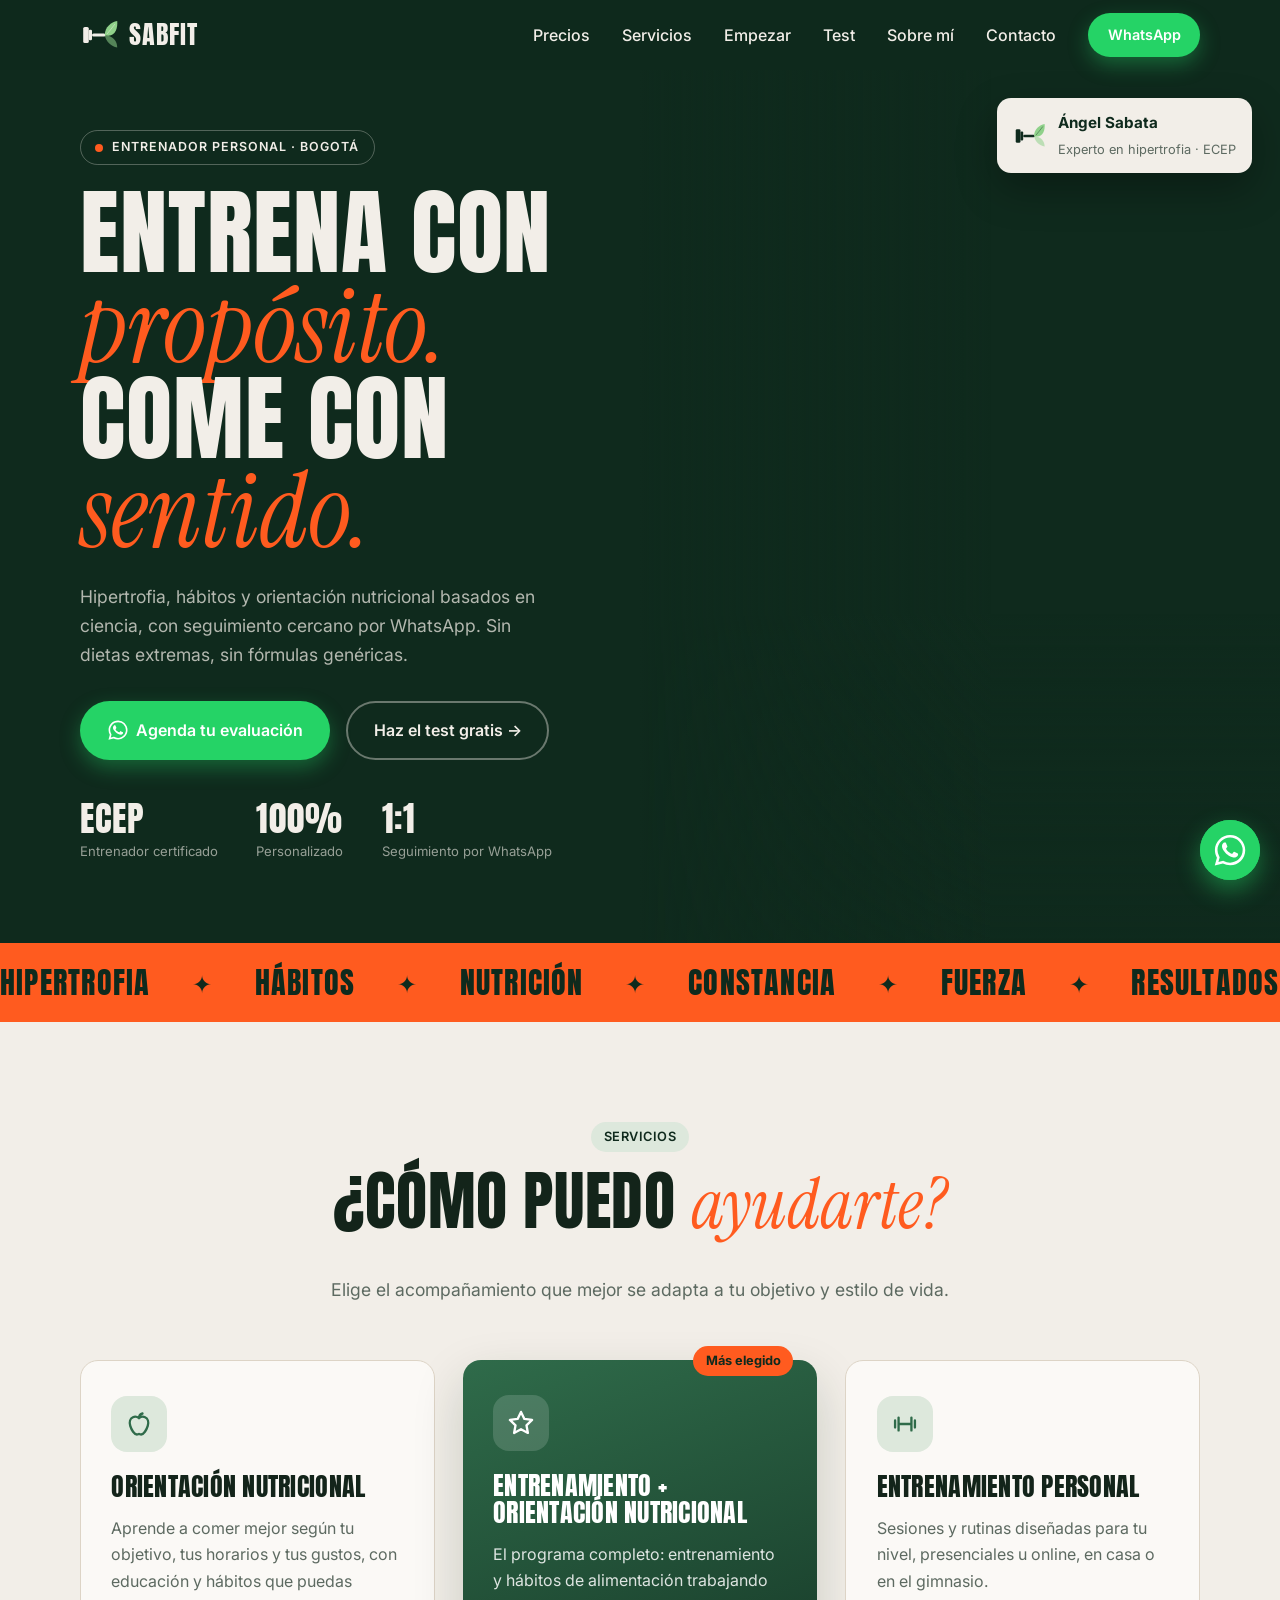
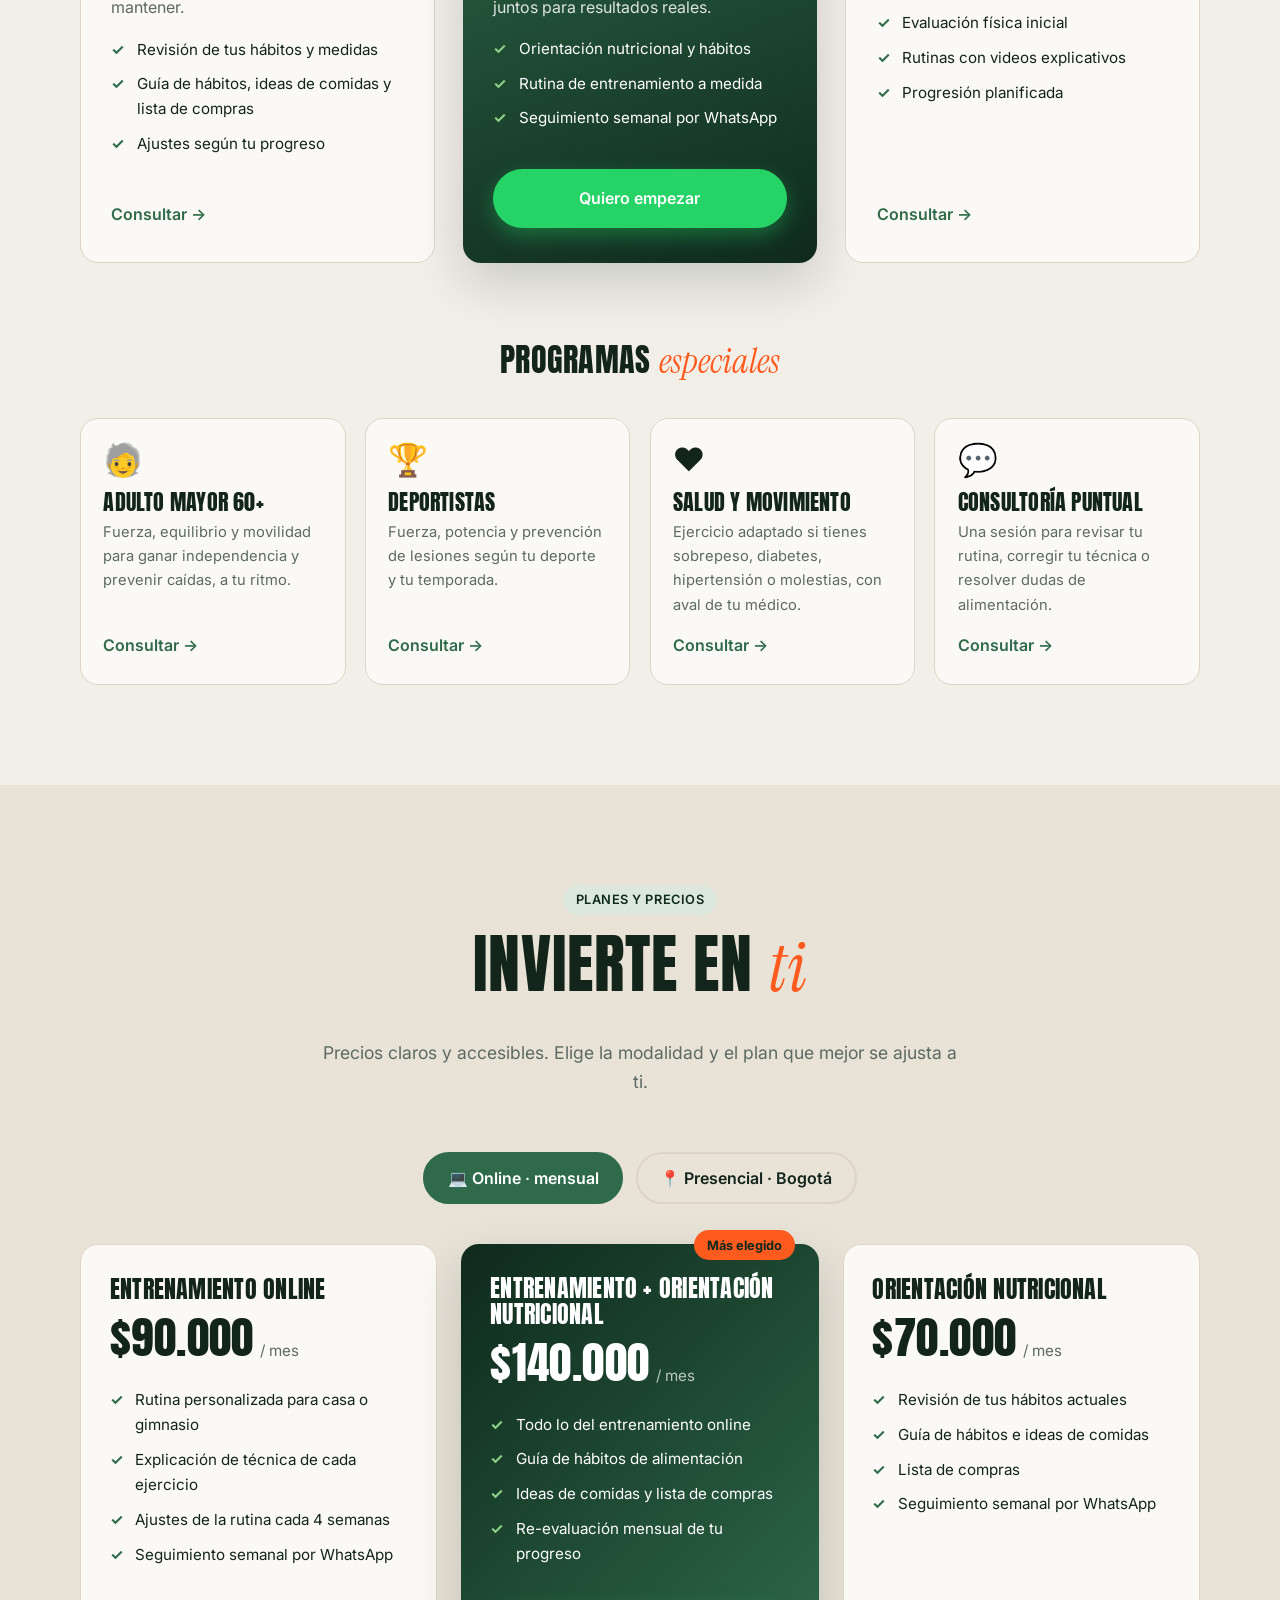
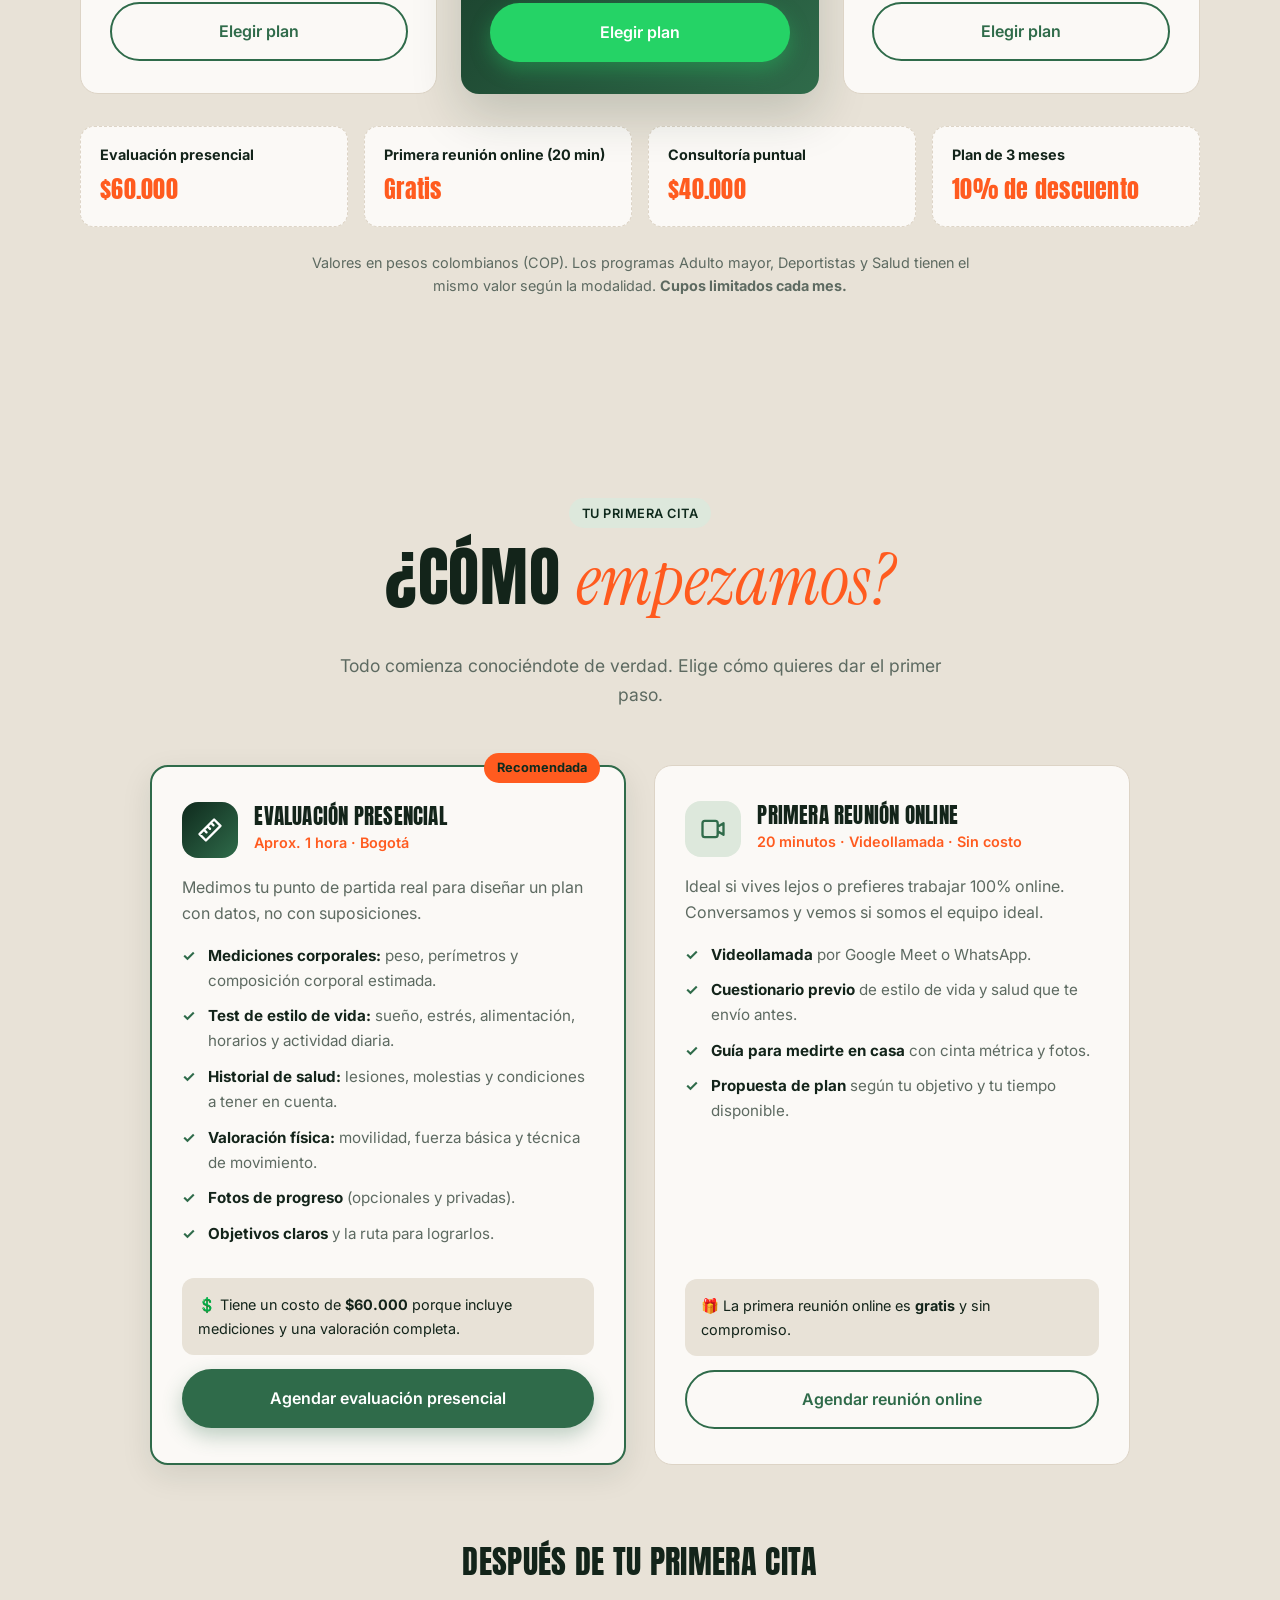
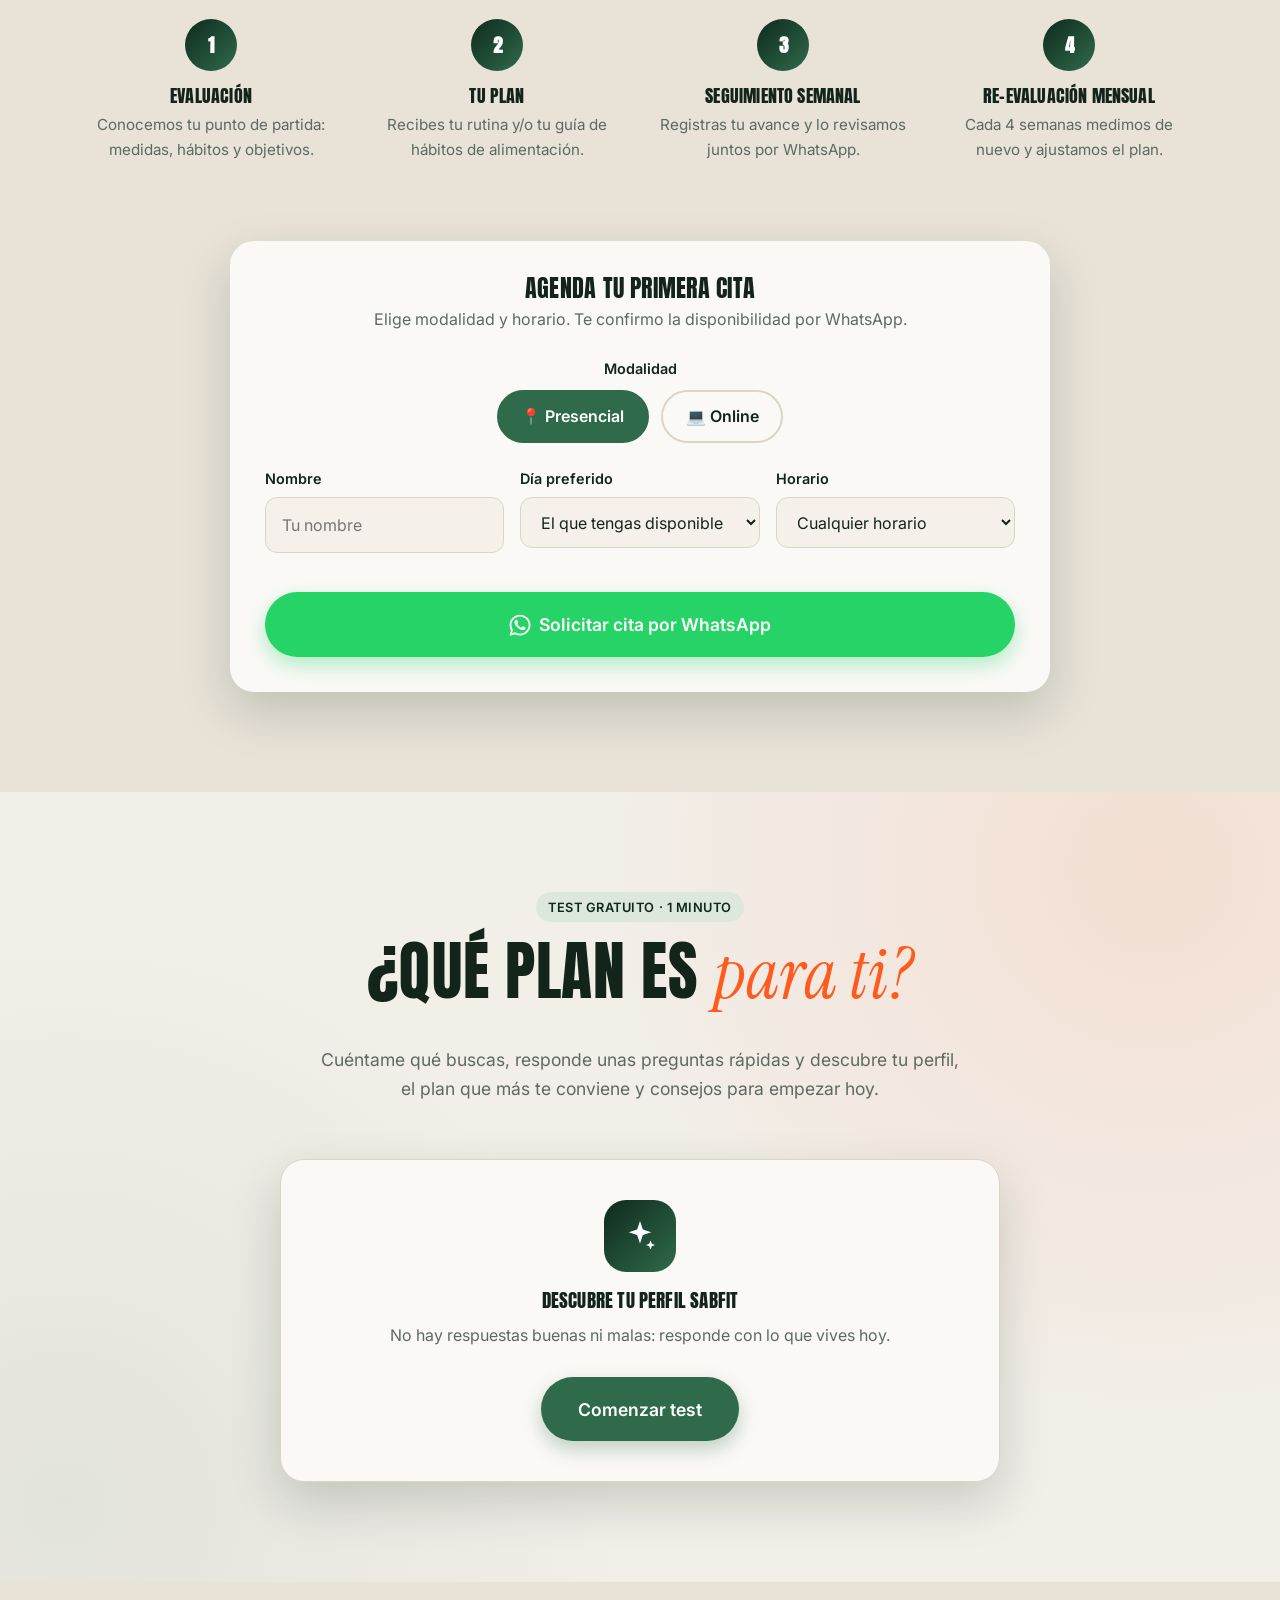
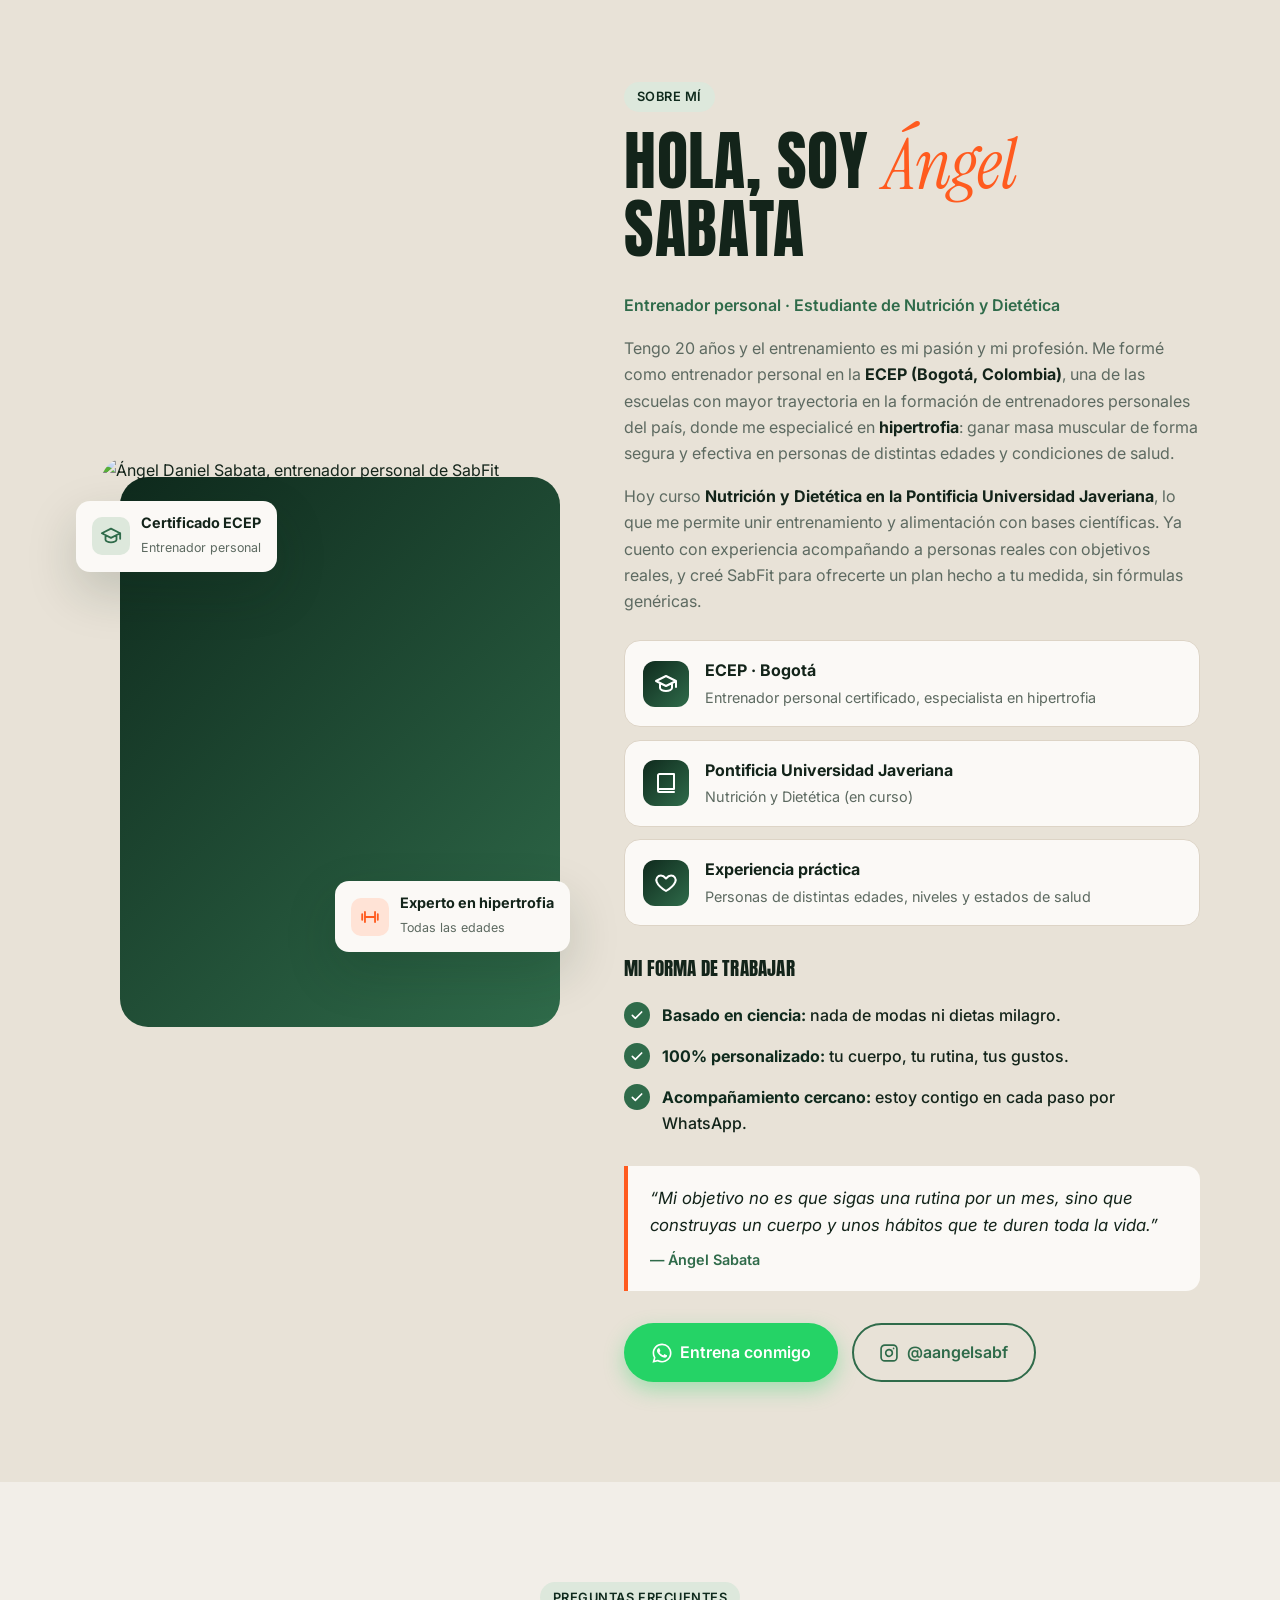
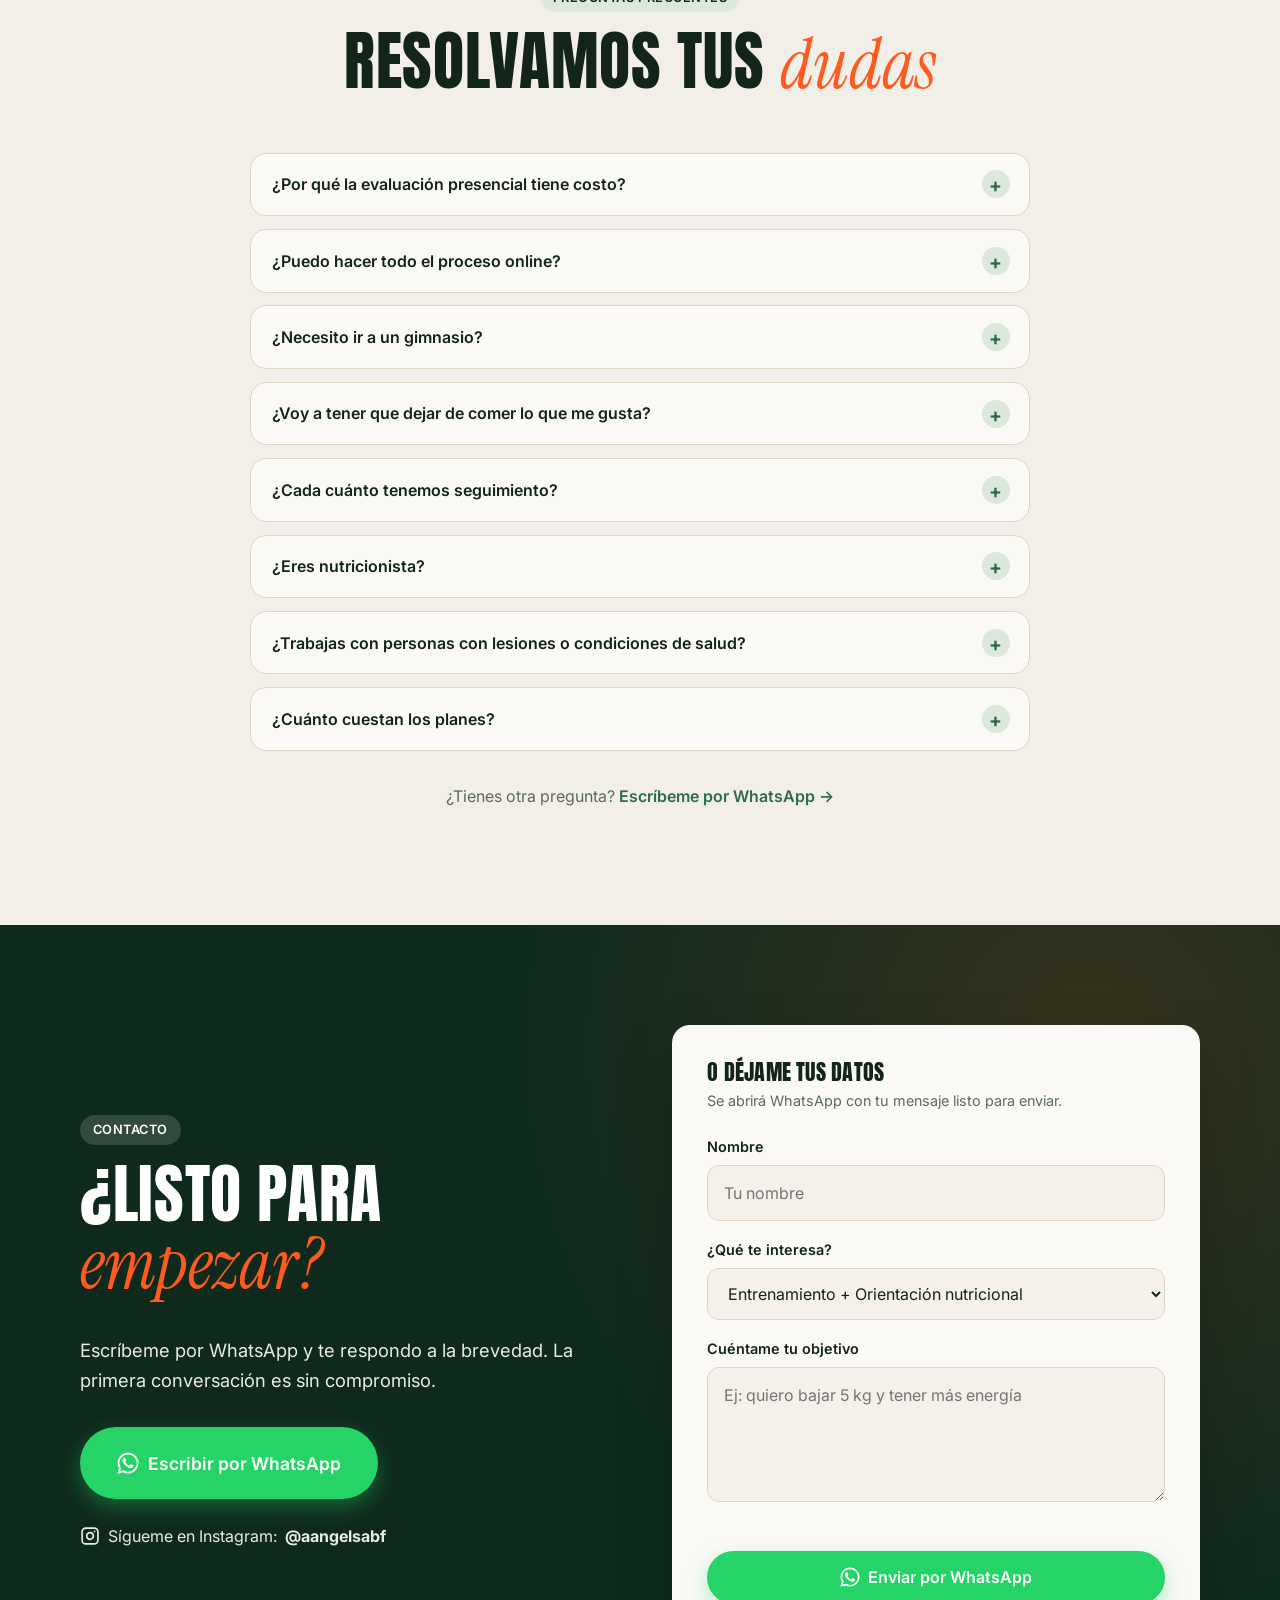
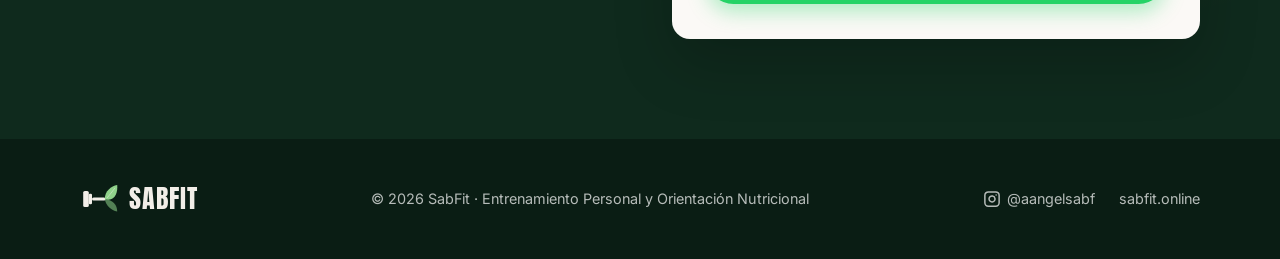
==== commit d78874ca: "Planes y precios, programas especiales y test por segmentos (adulto mayor, deportistas, salud, consu" ====
--- a/index.html
+++ b/index.html
@@ -35,7 +35,7 @@
       </button>
 
       <nav class="nav" id="nav">
-        <a href="#inicio" class="nav__link">Inicio</a>
+        <a href="#precios" class="nav__link">Precios</a>
         <a href="#servicios" class="nav__link">Servicios</a>
         <a href="#empezar" class="nav__link">Empezar</a>
         <a href="#test" class="nav__link">Test</a>
@@ -141,8 +141,138 @@
           </article>
         </div>
 
-      </div>
-    </section>
+        <!-- Programas especiales -->
+        <div class="programs">
+          <h3 class="steps__title reveal">Programas <em class="em">especiales</em></h3>
+          <div class="programs__grid">
+            <a href="#" class="program reveal" data-wa="¡Hola Ángel! 👋 Me interesa el *Programa Adulto Mayor 60+* de SabFit. ¿Me cuentas cómo funciona?&#10;&#10;Mi nombre es: &#10;Mi objetivo es: ">
+              <span class="program__emoji" aria-hidden="true">🧓</span>
+              <h4>Adulto mayor 60+</h4>
+              <p>Fuerza, equilibrio y movilidad para ganar independencia y prevenir caídas, a tu ritmo.</p>
+              <span class="program__link">Consultar →</span>
+            </a>
+            <a href="#" class="program reveal" data-wa="¡Hola Ángel! 👋 Soy deportista y me interesa el *Programa Deportista* de SabFit.&#10;&#10;Mi nombre es: &#10;Mi objetivo es: ">
+              <span class="program__emoji" aria-hidden="true">🏆</span>
+              <h4>Deportistas</h4>
+              <p>Fuerza, potencia y prevención de lesiones según tu deporte y tu temporada.</p>
+              <span class="program__link">Consultar →</span>
+            </a>
+            <a href="#" class="program reveal" data-wa="¡Hola Ángel! 👋 Me interesa el *Programa Salud y Movimiento* de SabFit. Tengo una condición de salud o lesión.&#10;&#10;Mi nombre es: &#10;Mi objetivo es: ">
+              <span class="program__emoji" aria-hidden="true">❤️</span>
+              <h4>Salud y movimiento</h4>
+              <p>Ejercicio adaptado si tienes sobrepeso, diabetes, hipertensión o molestias, con aval de tu médico.</p>
+              <span class="program__link">Consultar →</span>
+            </a>
+            <a href="#" class="program reveal" data-wa="¡Hola Ángel! 👋 Quiero una *Consultoría puntual* con SabFit.&#10;&#10;Mi nombre es: &#10;Mi objetivo es: ">
+              <span class="program__emoji" aria-hidden="true">💬</span>
+              <h4>Consultoría puntual</h4>
+              <p>Una sesión para revisar tu rutina, corregir tu técnica o resolver dudas de alimentación.</p>
+              <span class="program__link">Consultar →</span>
+            </a>
+          </div>
+        </div>
+      </div>
+    </section>
+
+    <!-- ===== Planes y precios ===== -->
+    <section class="section section--alt" id="precios">
+      <div class="container">
+        <header class="section__header reveal">
+          <span class="tag">Planes y precios</span>
+          <h2 class="section__title">Invierte en <em class="em">ti</em></h2>
+          <p class="section__text">Precios claros y accesibles. Elige la modalidad y el plan que mejor se ajusta a ti.</p>
+        </header>
+
+        <fieldset class="pricing__modes reveal">
+          <legend class="sr-only">Modalidad</legend>
+          <label class="pill"><input type="radio" name="priceMode" value="online" checked><span>💻 Online · mensual</span></label>
+          <label class="pill"><input type="radio" name="priceMode" value="presencial"><span>📍 Presencial · Bogotá</span></label>
+        </fieldset>
+
+        <div class="prices" data-price-panel="online">
+          <article class="price reveal">
+            <h3>Entrenamiento online</h3>
+            <p class="price__amount"><strong>$90.000</strong><span>/ mes</span></p>
+            <ul class="price__list">
+              <li>Rutina personalizada para casa o gimnasio</li>
+              <li>Explicación de técnica de cada ejercicio</li>
+              <li>Ajustes de la rutina cada 4 semanas</li>
+              <li>Seguimiento semanal por WhatsApp</li>
+            </ul>
+            <a href="#" class="btn btn--ghost btn--block" data-wa="¡Hola Ángel! 👋 Quiero el plan *Entrenamiento online* ($90.000/mes).&#10;&#10;Mi nombre es: &#10;Mi objetivo es: ">Elegir plan</a>
+          </article>
+          <article class="price price--featured reveal">
+            <span class="card__badge">Más elegido</span>
+            <h3>Entrenamiento + Orientación nutricional</h3>
+            <p class="price__amount"><strong>$140.000</strong><span>/ mes</span></p>
+            <ul class="price__list">
+              <li>Todo lo del entrenamiento online</li>
+              <li>Guía de hábitos de alimentación</li>
+              <li>Ideas de comidas y lista de compras</li>
+              <li>Re-evaluación mensual de tu progreso</li>
+            </ul>
+            <a href="#" class="btn btn--wa btn--block" data-wa="¡Hola Ángel! 👋 Quiero el plan *Entrenamiento + Orientación nutricional* ($140.000/mes).&#10;&#10;Mi nombre es: &#10;Mi objetivo es: ">Elegir plan</a>
+          </article>
+          <article class="price reveal">
+            <h3>Orientación nutricional</h3>
+            <p class="price__amount"><strong>$70.000</strong><span>/ mes</span></p>
+            <ul class="price__list">
+              <li>Revisión de tus hábitos actuales</li>
+              <li>Guía de hábitos e ideas de comidas</li>
+              <li>Lista de compras</li>
+              <li>Seguimiento semanal por WhatsApp</li>
+            </ul>
+            <a href="#" class="btn btn--ghost btn--block" data-wa="¡Hola Ángel! 👋 Quiero el plan *Orientación nutricional* ($70.000/mes).&#10;&#10;Mi nombre es: &#10;Mi objetivo es: ">Elegir plan</a>
+          </article>
+        </div>
+
+        <div class="prices" data-price-panel="presencial" hidden>
+          <article class="price reveal">
+            <h3>Sesión individual</h3>
+            <p class="price__amount"><strong>$45.000</strong><span>/ sesión</span></p>
+            <ul class="price__list">
+              <li>Entrenamiento 1 a 1 de 1 hora</li>
+              <li>Corrección de técnica en vivo</li>
+              <li>Ideal para probar o reforzar</li>
+            </ul>
+            <a href="#" class="btn btn--ghost btn--block" data-wa="¡Hola Ángel! 👋 Quiero agendar una *Sesión individual* presencial ($45.000).&#10;&#10;Mi nombre es: &#10;Mi objetivo es: ">Agendar sesión</a>
+          </article>
+          <article class="price price--featured reveal">
+            <span class="card__badge">Mejor valor</span>
+            <h3>Paquete 8 sesiones</h3>
+            <p class="price__amount"><strong>$320.000</strong><span>/ mes</span></p>
+            <p class="price__note">2 sesiones por semana · $40.000 cada una</p>
+            <ul class="price__list">
+              <li>8 entrenamientos 1 a 1 en el mes</li>
+              <li>Rutina para los días que entrenas solo/a</li>
+              <li>Seguimiento por WhatsApp</li>
+            </ul>
+            <a href="#" class="btn btn--wa btn--block" data-wa="¡Hola Ángel! 👋 Quiero el *Paquete de 8 sesiones* presenciales ($320.000).&#10;&#10;Mi nombre es: &#10;Mi objetivo es: ">Elegir paquete</a>
+          </article>
+          <article class="price reveal">
+            <h3>Paquete 12 sesiones</h3>
+            <p class="price__amount"><strong>$450.000</strong><span>/ mes</span></p>
+            <p class="price__note">3 sesiones por semana · $37.500 cada una</p>
+            <ul class="price__list">
+              <li>12 entrenamientos 1 a 1 en el mes</li>
+              <li>Progresión más rápida</li>
+              <li>Seguimiento por WhatsApp</li>
+            </ul>
+            <a href="#" class="btn btn--ghost btn--block" data-wa="¡Hola Ángel! 👋 Quiero el *Paquete de 12 sesiones* presenciales ($450.000).&#10;&#10;Mi nombre es: &#10;Mi objetivo es: ">Elegir paquete</a>
+          </article>
+        </div>
+
+        <ul class="price-extras reveal">
+          <li><strong>Evaluación presencial</strong><span>$60.000</span></li>
+          <li><strong>Primera reunión online (20 min)</strong><span>Gratis</span></li>
+          <li><strong>Consultoría puntual</strong><span>$40.000</span></li>
+          <li><strong>Plan de 3 meses</strong><span>10% de descuento</span></li>
+        </ul>
+        <p class="price-note reveal">Valores en pesos colombianos (COP). Los programas Adulto mayor, Deportistas y Salud tienen el mismo valor según la modalidad. <strong>Cupos limitados cada mes.</strong></p>
+      </div>
+    </section>
+
+
 
     <!-- ===== Cómo empezar / primera cita ===== -->
     <section class="section section--alt" id="empezar">
@@ -172,7 +302,7 @@
               <li><strong>Fotos de progreso</strong> (opcionales y privadas).</li>
               <li><strong>Objetivos claros</strong> y la ruta para lograrlos.</li>
             </ul>
-            <p class="visit__price">💲 Tiene un costo porque incluye mediciones y una valoración completa. <strong>Escríbeme para conocer el valor.</strong></p>
+            <p class="visit__price">💲 Tiene un costo de <strong>$60.000</strong> porque incluye mediciones y una valoración completa.</p>
             <a href="#agendar" class="btn btn--primary btn--block" data-book="presencial">Agendar evaluación presencial</a>
           </article>
 
@@ -272,7 +402,7 @@
         <header class="section__header reveal">
           <span class="tag">Test gratuito · 1 minuto</span>
           <h2 class="section__title">¿Qué plan es <em class="em">para ti?</em></h2>
-          <p class="section__text">Responde 6 preguntas rápidas y descubre tu perfil, el plan que más te conviene y consejos para empezar hoy.</p>
+          <p class="section__text">Cuéntame qué buscas, responde unas preguntas rápidas y descubre tu perfil, el plan que más te conviene y consejos para empezar hoy.</p>
         </header>
 
         <div class="quiz reveal" id="quiz">
@@ -439,7 +569,7 @@
           </details>
           <details class="faq__item">
             <summary>¿Cuánto cuestan los planes?</summary>
-            <p>Depende del plan y de su duración. Escríbeme por WhatsApp y te envío las opciones con sus valores.</p>
+            <p>Los planes online empiezan desde $70.000 al mes y las sesiones presenciales desde $45.000. Mira todos los valores en la sección <a href="#precios">Planes y precios</a>; si tomas 3 meses tienes 10% de descuento.</p>
           </details>
         </div>
         <p class="faq__more reveal">¿Tienes otra pregunta? <a href="#" data-wa="¡Hola Ángel! 👋 Vengo de la página de SabFit y quiero más información sobre tus planes.&#10;&#10;Mi nombre es: &#10;Mi objetivo es: ">Escríbeme por WhatsApp →</a></p>
@@ -475,6 +605,10 @@
             <option>Orientación nutricional</option>
             <option selected>Entrenamiento + Orientación nutricional</option>
             <option>Entrenamiento personal</option>
+            <option>Programa Adulto mayor 60+</option>
+            <option>Programa Deportistas</option>
+            <option>Programa Salud y movimiento</option>
+            <option>Consultoría puntual</option>
             <option>Tengo otra consulta</option>
           </select>
 
--- a/css/styles.css
+++ b/css/styles.css
@@ -572,6 +572,73 @@
   background: var(--primary);
   color: var(--on-primary);
 }
+
+.sr-only { position: absolute; width: 1px; height: 1px; padding: 0; margin: -1px; overflow: hidden; clip: rect(0, 0, 0, 0); border: 0; }
+
+/* Programas especiales */
+.programs { margin-top: 5rem; }
+.programs__grid { display: grid; grid-template-columns: repeat(4, 1fr); gap: 1.2rem; }
+.program {
+  display: flex;
+  flex-direction: column;
+  padding: 1.6rem 1.4rem;
+  background: var(--surface);
+  border: 1px solid var(--border);
+  border-radius: var(--radius);
+  transition: transform .3s, box-shadow .3s, border-color .3s;
+}
+.program:hover { transform: translateY(-5px); box-shadow: var(--shadow); border-color: var(--primary); }
+.program__emoji { font-size: 2rem; line-height: 1; margin-bottom: .9rem; }
+.program h4 { font-size: 1.35rem; margin-bottom: .4rem; }
+.program p { color: var(--muted); font-size: .92rem; flex-grow: 1; }
+.program__link { font-weight: 600; color: var(--primary); }
+.program:hover .program__link { color: var(--accent); }
+
+/* ---------- Planes y precios ---------- */
+.pricing__modes { display: flex; justify-content: center; flex-wrap: wrap; gap: .8rem; margin: 0 0 2.5rem; padding: 0; border: 0; }
+.prices { display: grid; grid-template-columns: repeat(3, 1fr); gap: 1.5rem; align-items: stretch; }
+.prices[hidden] { display: none; }
+.price {
+  position: relative;
+  display: flex;
+  flex-direction: column;
+  padding: 2rem 1.8rem;
+  background: var(--surface);
+  border: 1px solid var(--border);
+  border-radius: var(--radius);
+}
+.price h3 { font-size: 1.5rem; margin-bottom: .8rem; }
+.price__amount { display: flex; align-items: baseline; gap: .4rem; margin: 0 0 .3rem; }
+.price__amount strong { font-family: var(--font-head); font-weight: 400; font-size: 2.8rem; line-height: 1; letter-spacing: .01em; }
+.price__amount span { color: var(--muted); font-size: .95rem; }
+.price__note { font-size: .88rem; color: var(--accent); font-weight: 600; margin: 0; }
+.price__list { list-style: none; padding: 0; margin: 1.2rem 0 1.6rem; flex-grow: 1; }
+.price__list li { position: relative; padding-left: 1.6rem; margin-bottom: .6rem; font-size: .95rem; }
+.price__list li::before { content: "✓"; position: absolute; left: 0; color: var(--primary); font-weight: 700; }
+.price--featured { background: var(--grad); color: var(--on-primary); border: 0; box-shadow: var(--shadow-lg); }
+.price--featured .price__amount span { color: rgba(255, 255, 255, .7); }
+.price--featured .price__list li::before { color: var(--leaf); }
+.price--featured .price__note { color: var(--leaf); }
+.price-extras {
+  list-style: none;
+  padding: 0;
+  margin: 2rem 0 0;
+  display: grid;
+  grid-template-columns: repeat(4, 1fr);
+  gap: 1rem;
+}
+.price-extras li {
+  display: flex;
+  flex-direction: column;
+  gap: .2rem;
+  padding: 1rem 1.2rem;
+  border-radius: 14px;
+  background: var(--surface);
+  border: 1px dashed var(--border);
+  font-size: .9rem;
+}
+.price-extras span { font-family: var(--font-head); font-size: 1.5rem; color: var(--accent); letter-spacing: .01em; }
+.price-note { text-align: center; color: var(--muted); font-size: .9rem; margin: 1.5rem auto 0; max-width: 680px; }
 
 /* ---------- Cómo empezar ---------- */
 .visits {
@@ -971,6 +1038,9 @@
   .hero__content { padding: 0 0 56px; margin-top: -40px; }
   .cards { grid-template-columns: 1fr; max-width: 520px; margin: 0 auto; }
   .visits { grid-template-columns: 1fr; max-width: 560px; }
+  .programs__grid, .price-extras { grid-template-columns: repeat(2, 1fr); }
+  .prices { grid-template-columns: 1fr; max-width: 480px; margin: 0 auto; }
+  .price--featured { order: -1; }
   .card--featured { order: -1; }
   .steps__list { grid-template-columns: repeat(2, 1fr); }
   .contact__info { text-align: center; }
@@ -1020,6 +1090,7 @@
   .hero__stats { gap: 1.2rem; }
   .hero__stats strong { font-size: 1.7rem; }
   .steps__list { grid-template-columns: 1fr; }
+  .programs__grid { grid-template-columns: 1fr; }
   .footer__inner { flex-direction: column; text-align: center; }
   .footer__links { justify-content: center; }
   .btn--ig { margin: .8rem 0 0; }
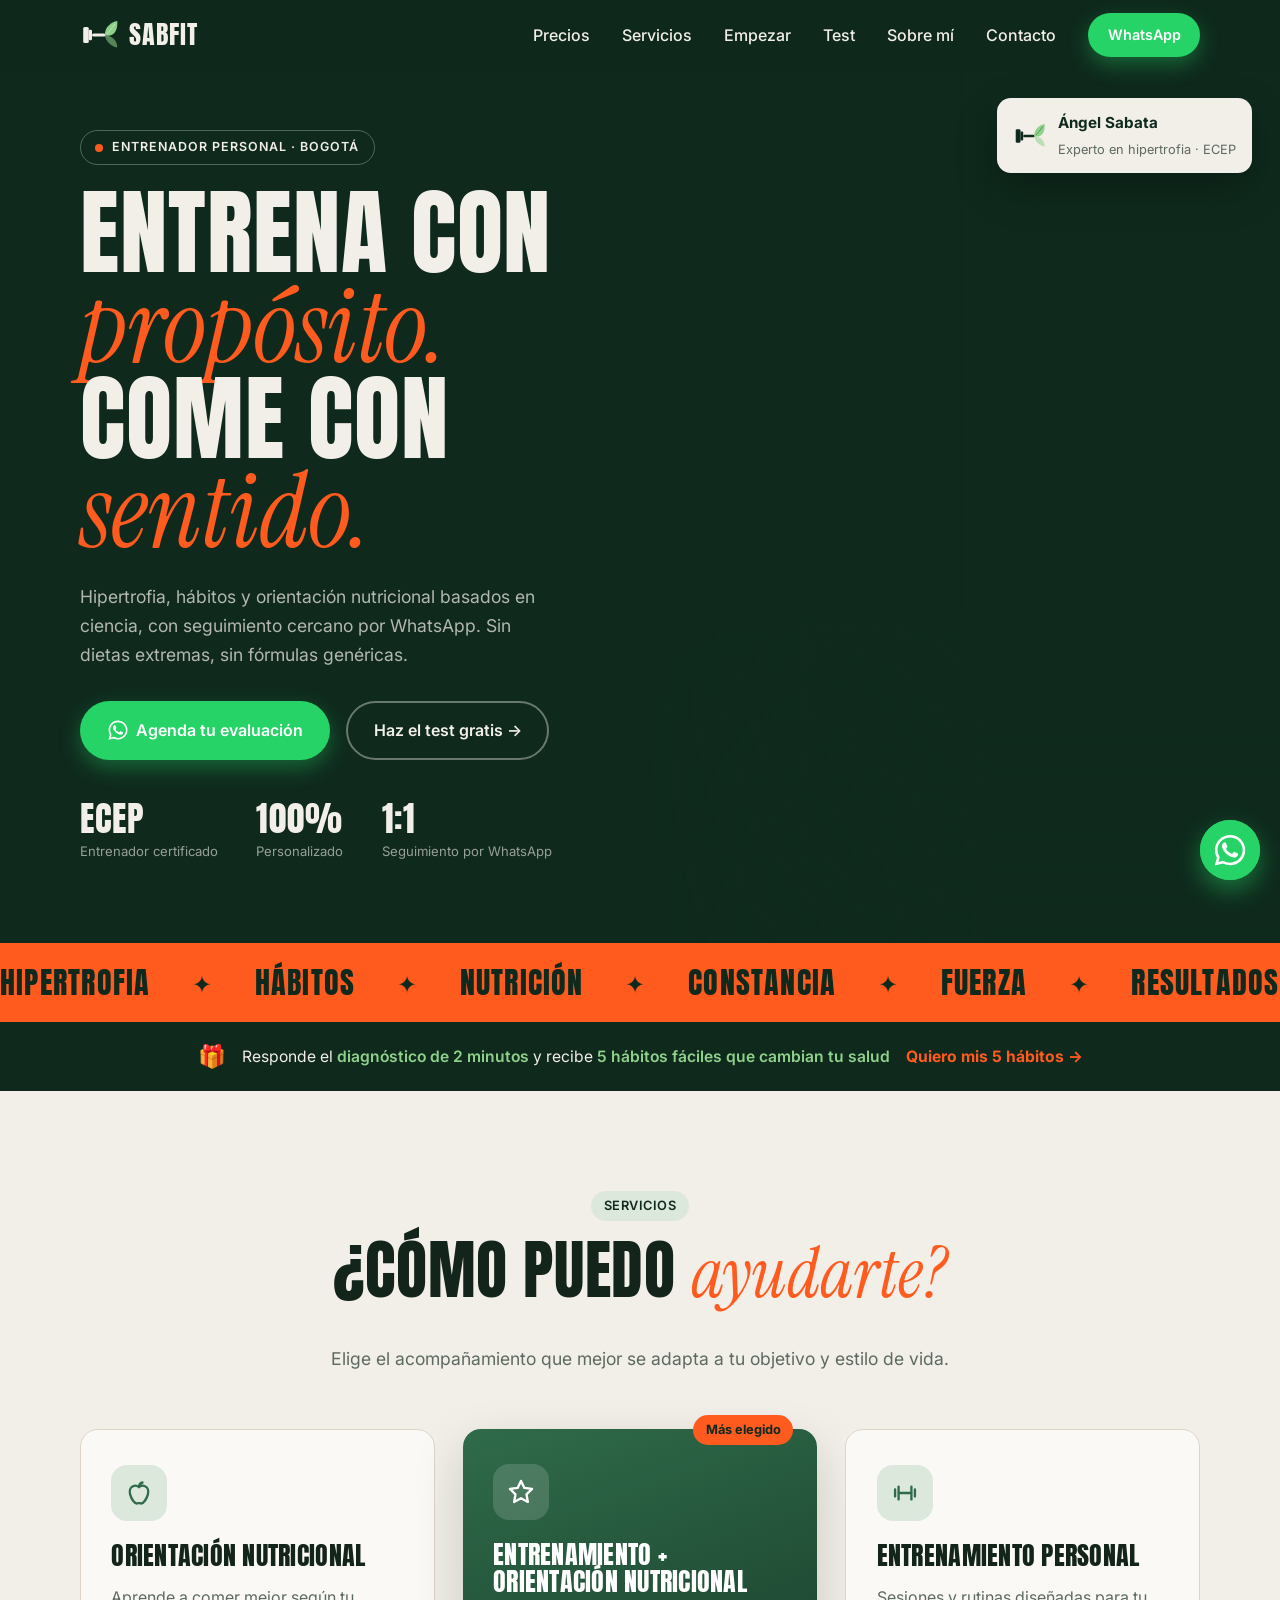
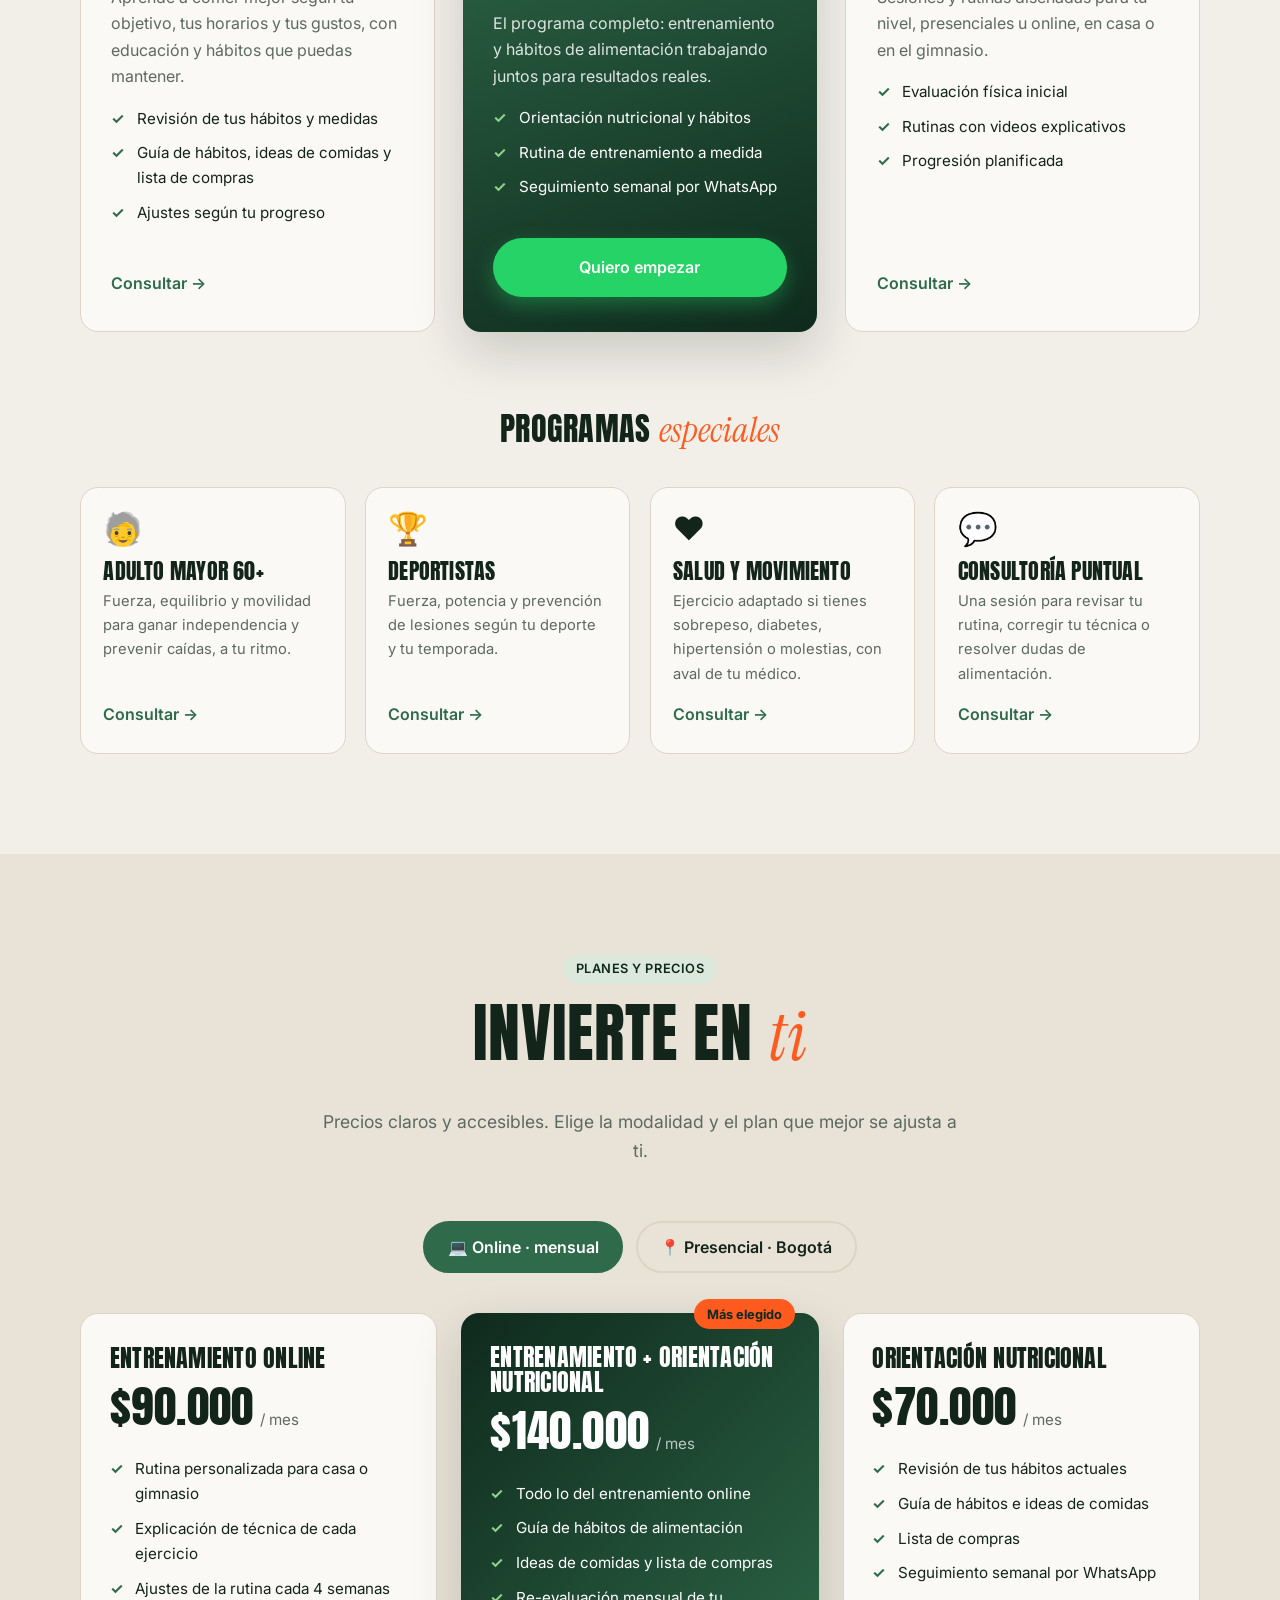
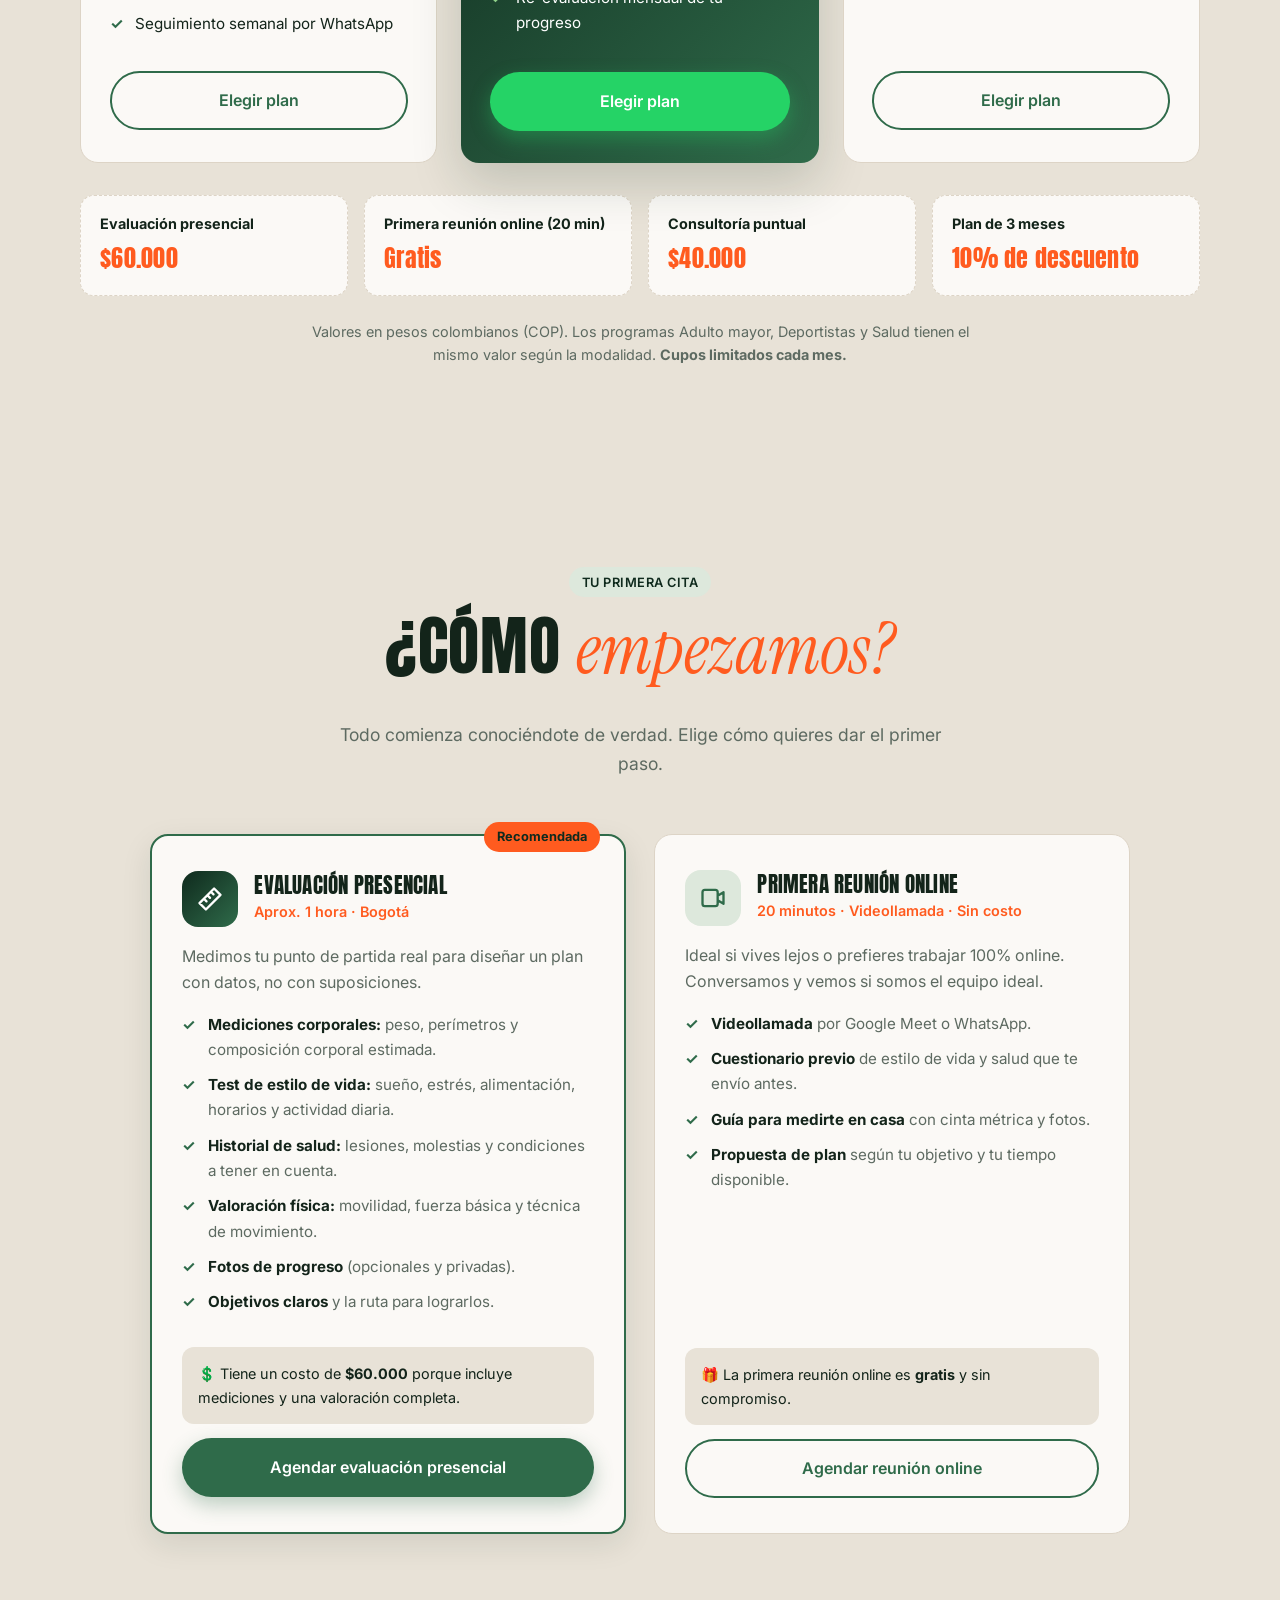
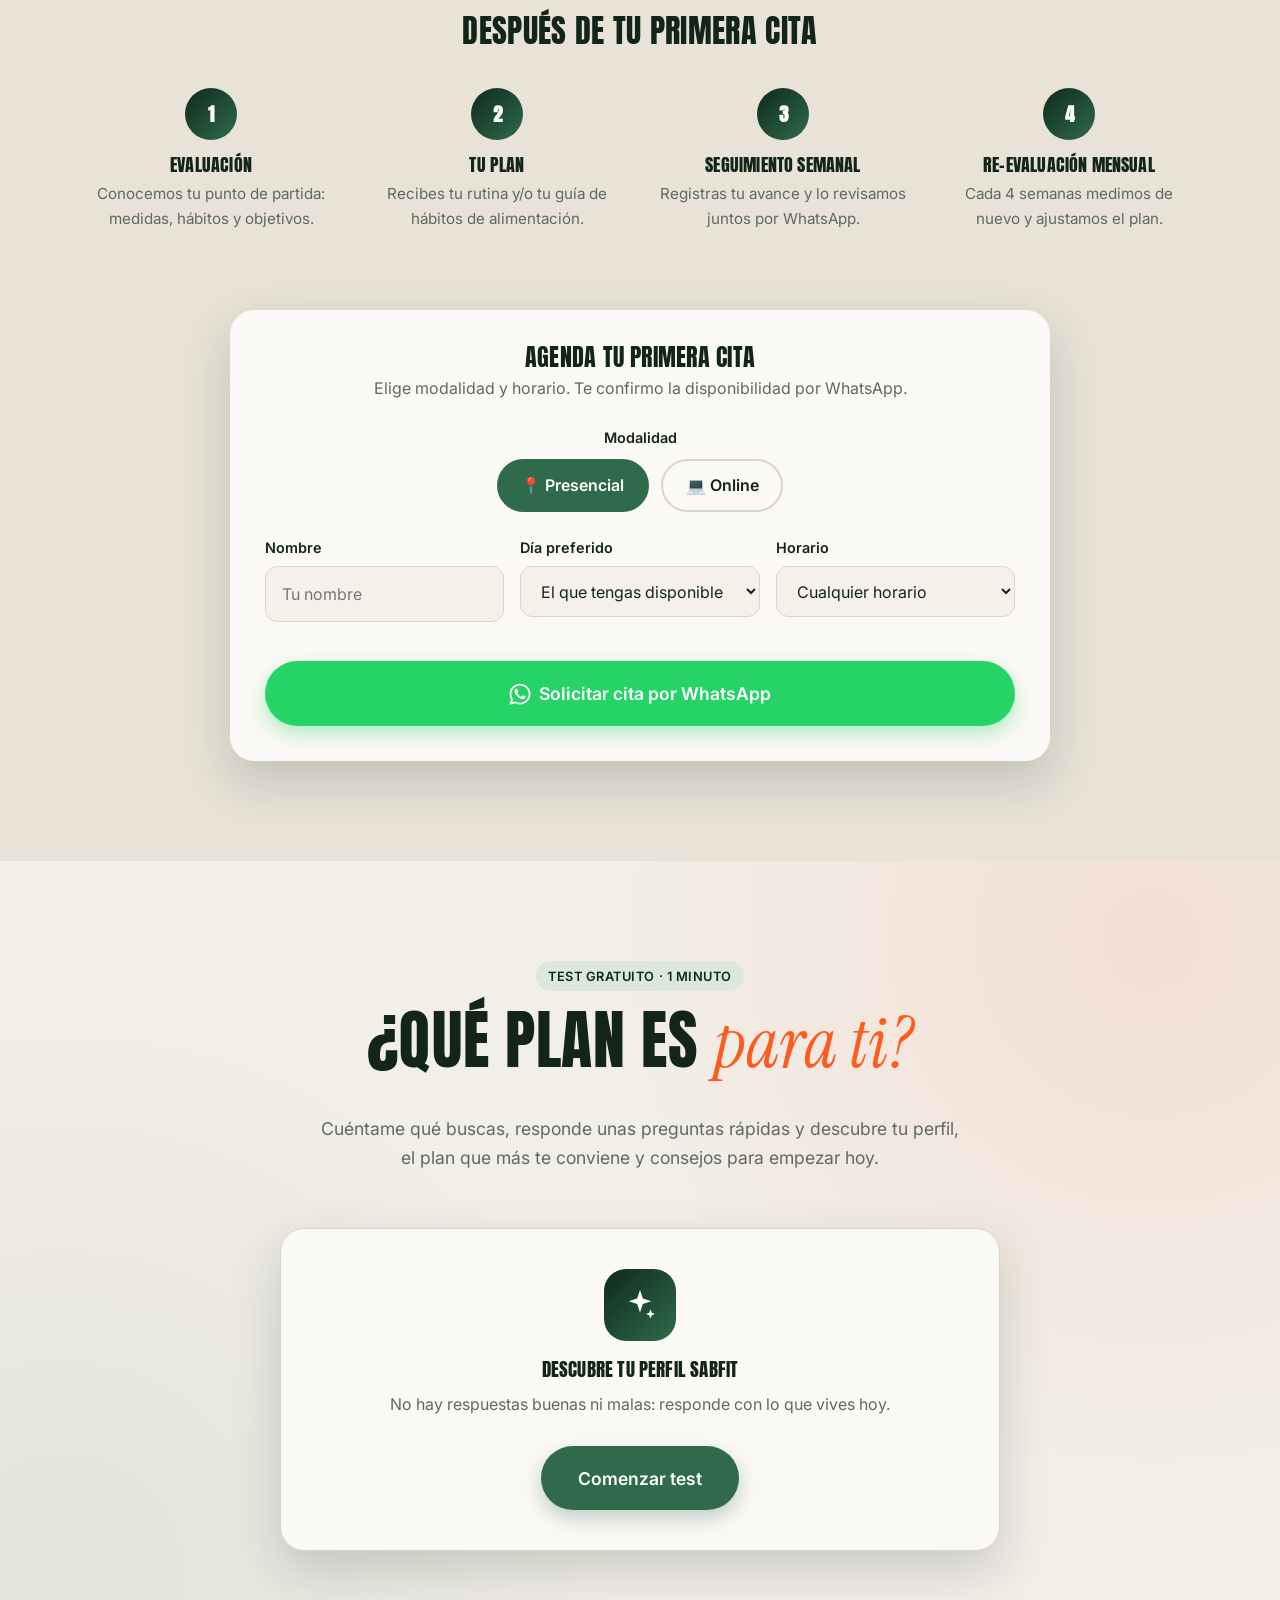
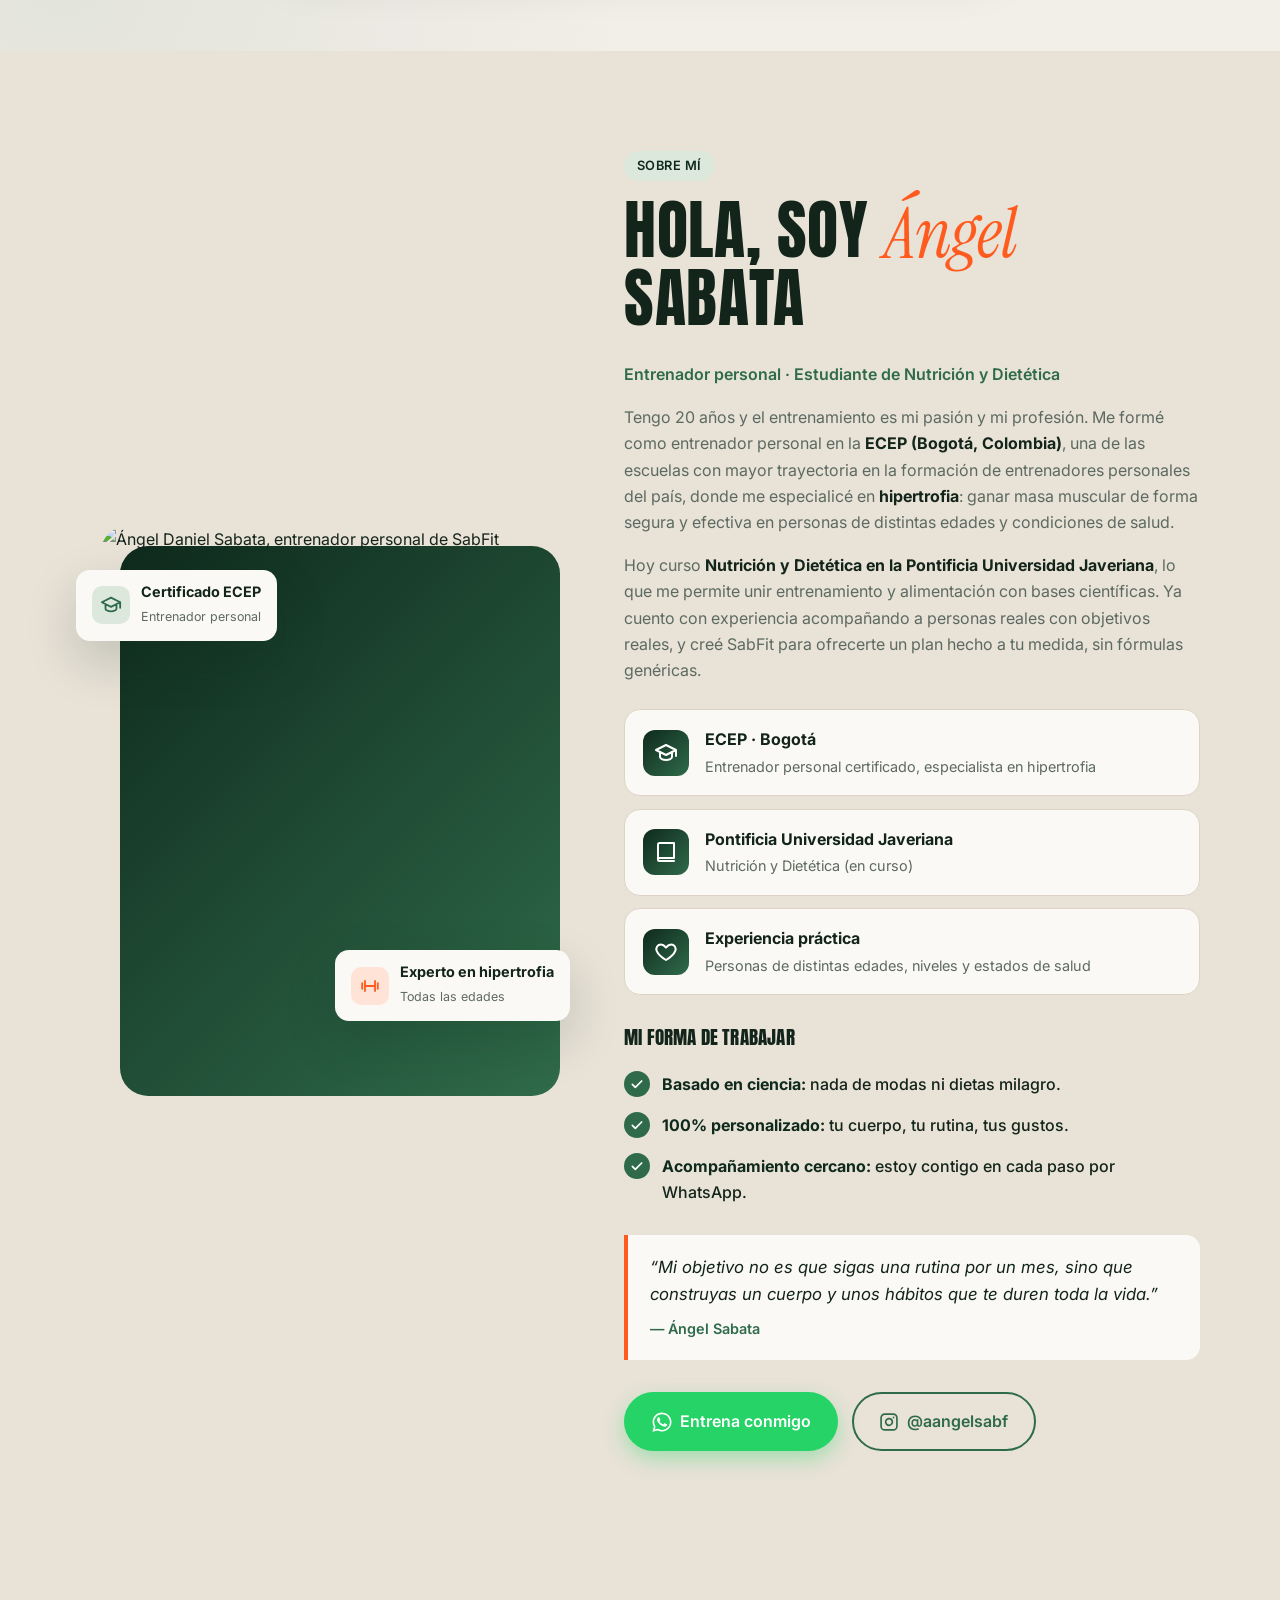
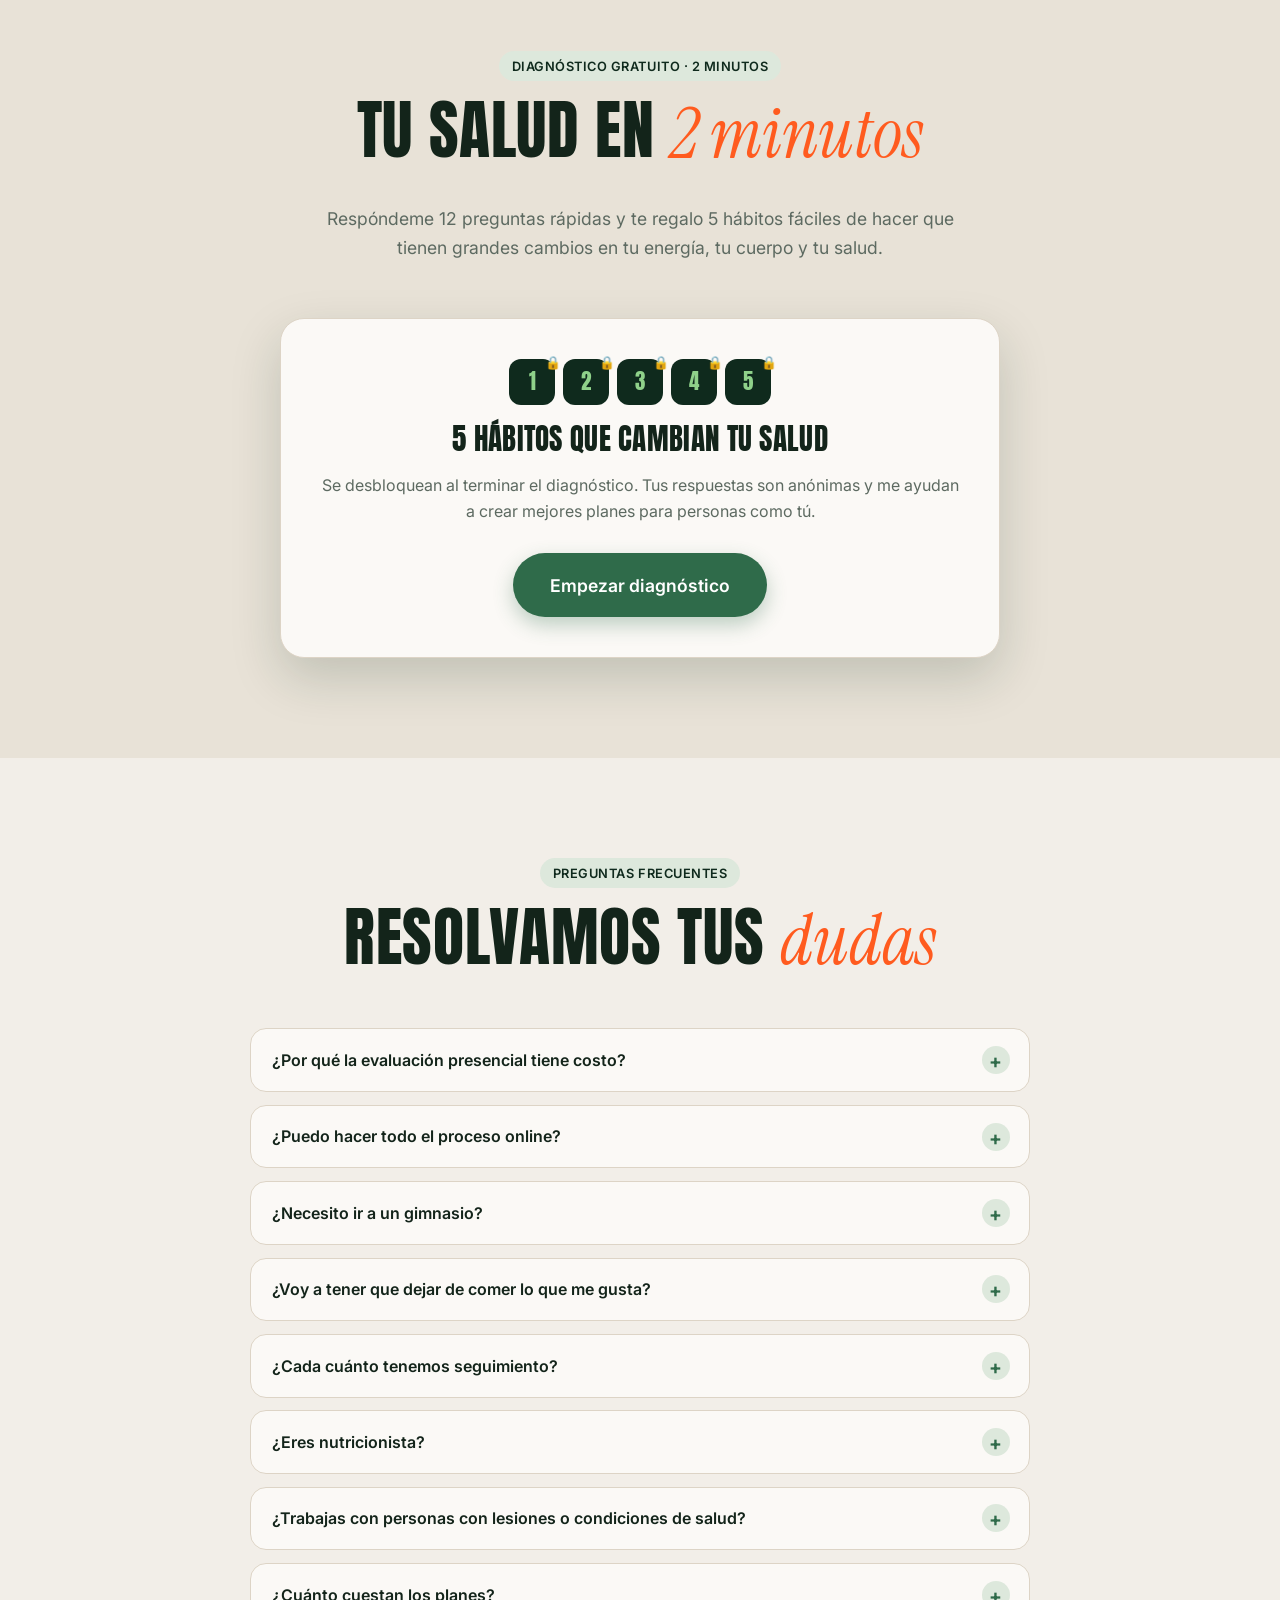
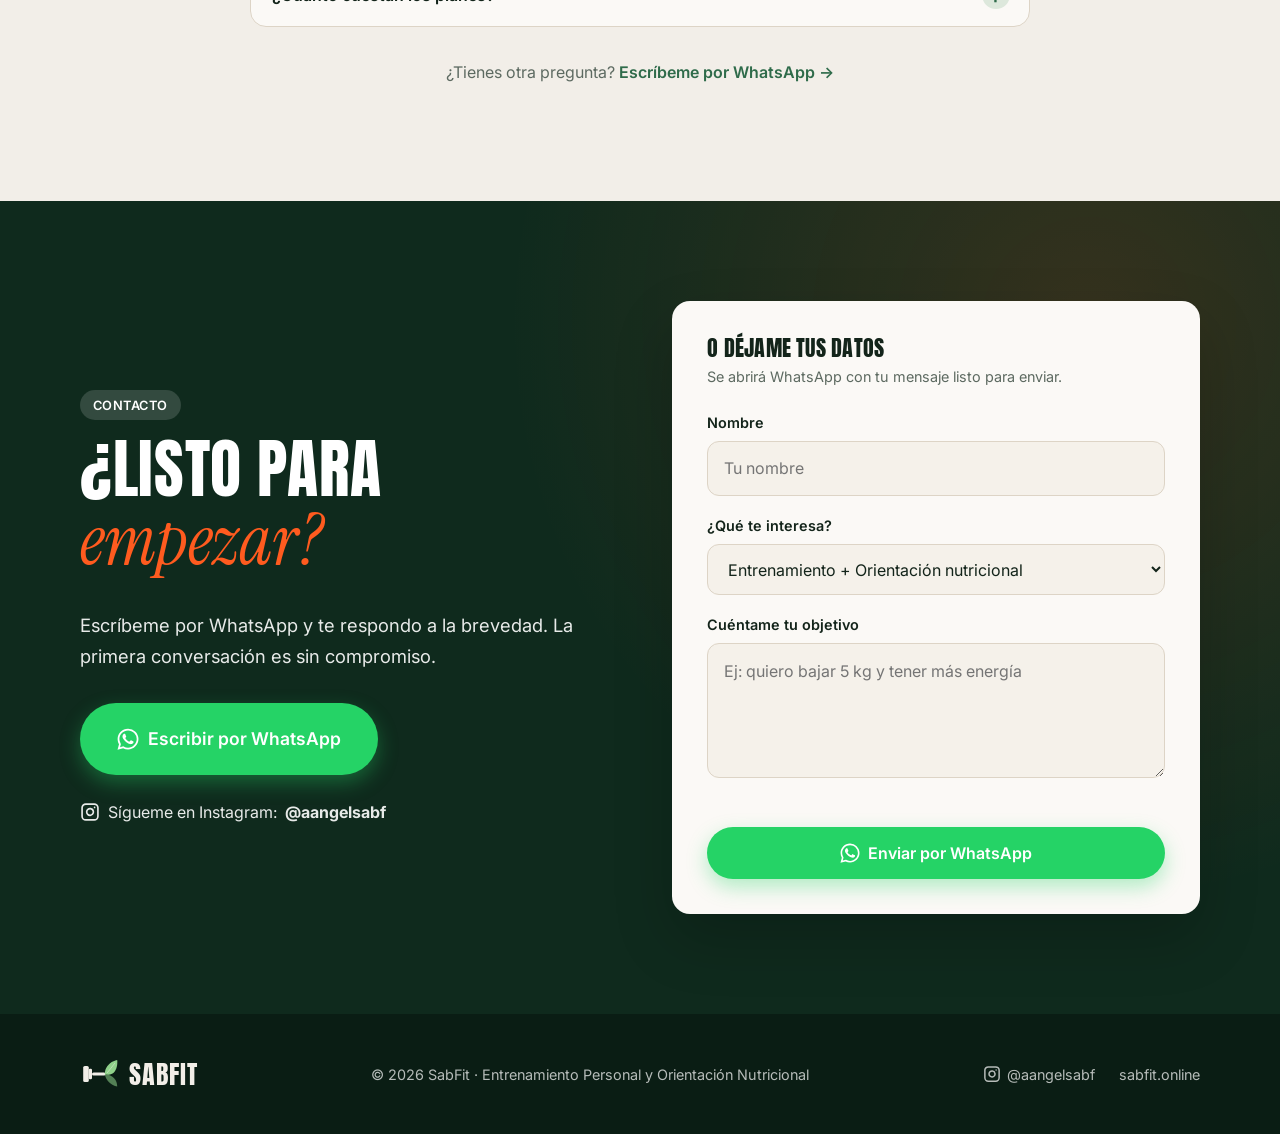
==== commit 3c3954b1: "Diagnóstico de 12 preguntas con regalo de 5 hábitos y guardado en Google Sheets Co-Authored-By: Clau" ====
--- a/index.html
+++ b/index.html
@@ -92,6 +92,13 @@
         <span>Hipertrofia</span><span>Hábitos</span><span>Nutrición</span><span>Constancia</span><span>Fuerza</span><span>Resultados</span>
       </div>
     </div>
+
+    <!-- Invitación al diagnóstico -->
+    <a href="#diagnostico" class="promo">
+      <span class="promo__gift" aria-hidden="true">🎁</span>
+      <span>Responde el <strong>diagnóstico de 2 minutos</strong> y recibe <strong>5 hábitos fáciles que cambian tu salud</strong></span>
+      <span class="promo__go">Quiero mis 5 hábitos →</span>
+    </a>
 
     <!-- ===== Servicios ===== -->
     <section class="section" id="servicios">
@@ -527,6 +534,80 @@
             <svg class="icon" aria-hidden="true"><use href="#i-instagram"/></svg>
             @aangelsabf
           </a>
+        </div>
+      </div>
+    </section>
+
+    <!-- ===== Diagnóstico (encuesta) ===== -->
+    <section class="section survey-section" id="diagnostico">
+      <div class="container">
+        <header class="section__header reveal">
+          <span class="tag">Diagnóstico gratuito · 2 minutos</span>
+          <h2 class="section__title">Tu salud en <em class="em">2 minutos</em></h2>
+          <p class="section__text">Respóndeme 12 preguntas rápidas y te regalo 5 hábitos fáciles de hacer que tienen grandes cambios en tu energía, tu cuerpo y tu salud.</p>
+        </header>
+
+        <div class="quiz survey reveal" id="survey">
+          <!-- Inicio -->
+          <div class="quiz__screen" data-screen="start">
+            <div class="survey__gifts" aria-hidden="true">
+              <span>1</span><span>2</span><span>3</span><span>4</span><span>5</span>
+            </div>
+            <h3>5 hábitos que cambian tu salud</h3>
+            <p>Se desbloquean al terminar el diagnóstico. Tus respuestas son anónimas y me ayudan a crear mejores planes para personas como tú.</p>
+            <button type="button" class="btn btn--primary btn--large" data-survey="start">Empezar diagnóstico</button>
+          </div>
+
+          <!-- Preguntas (se llenan desde js/main.js) -->
+          <div class="quiz__screen" data-screen="question" hidden>
+            <div class="quiz__top">
+              <button type="button" class="quiz__back" data-survey="back" aria-label="Pregunta anterior">← Atrás</button>
+              <span class="quiz__count" id="surveyCount"></span>
+            </div>
+            <div class="quiz__progress"><span id="surveyBar"></span></div>
+            <h3 class="quiz__question" id="surveyQuestion" tabindex="-1"></h3>
+            <p class="survey__hint" id="surveyHint"></p>
+            <div class="quiz__options" id="surveyOptions"></div>
+            <button type="button" class="btn btn--primary btn--block survey__next" id="surveyNext" data-survey="next" hidden>Siguiente</button>
+          </div>
+
+          <!-- Contacto opcional -->
+          <form class="quiz__screen survey__contact" data-screen="contact" id="surveyContact" hidden novalidate>
+            <h3>¡Último paso! 🙌</h3>
+            <p>Si quieres, déjame tus datos y te escribo con una recomendación para ti. Es opcional.</p>
+            <label for="sName">Nombre (opcional)</label>
+            <input type="text" id="sName" name="sName" placeholder="Tu nombre" autocomplete="name">
+            <label for="sPhone">WhatsApp (opcional)</label>
+            <input type="tel" id="sPhone" name="sPhone" placeholder="300 123 4567" autocomplete="tel">
+            <label class="survey__consent">
+              <input type="checkbox" name="sConsent">
+              <span>Autorizo a SabFit a contactarme y a usar mis datos solo para este fin, según la Ley 1581 de 2012.</span>
+            </label>
+            <input type="text" name="sWebsite" class="survey__hp" tabindex="-1" autocomplete="off" aria-hidden="true">
+            <p class="form-error" id="surveyError" role="alert"></p>
+            <button type="submit" class="btn btn--wa btn--block btn--large">🎁 Ver mis 5 hábitos</button>
+          </form>
+
+          <!-- Regalo -->
+          <div class="quiz__screen survey__reward" data-screen="reward" hidden>
+            <span class="quiz__emoji" aria-hidden="true">🎁</span>
+            <h3 class="quiz__result-title" tabindex="-1" id="surveyRewardTitle">Tus 5 hábitos</h3>
+            <p>Gracias por responder. Empieza por uno solo esta semana y suma otro cada semana.</p>
+            <ol class="habits">
+              <li><strong>Un vaso de agua al despertar</strong><span>Y lleva una botella contigo todo el día. Más energía, menos antojos.</span></li>
+              <li><strong>Proteína en cada comida</strong><span>Una porción del tamaño de tu palma: huevo, pollo, pescado, carne o legumbres.</span></li>
+              <li><strong>Camina 10 minutos después de comer</strong><span>Ayuda a tu digestión y a controlar el azúcar en la sangre.</span></li>
+              <li><strong>Duerme 7 a 9 horas</strong><span>Acuéstate a la misma hora todos los días: tu cuerpo se recupera mientras duermes.</span></li>
+              <li><strong>2 sesiones de fuerza por semana</strong><span>20 minutos bastan para proteger tus músculos, tus huesos y tu metabolismo.</span></li>
+            </ol>
+            <div class="survey__cta">
+              <a href="#" class="btn btn--wa btn--block" data-wa="¡Hola Ángel! 👋 Hice el diagnóstico de SabFit y quiero agendar mi *primera reunión online gratis*.&#10;&#10;Mi nombre es: &#10;Mi objetivo es: ">
+                <svg class="icon" aria-hidden="true"><use href="#i-whatsapp"/></svg>
+                Agenda tu reunión online gratis
+              </a>
+              <a href="#test" class="btn btn--ghost btn--block">Descubre qué plan es para ti</a>
+            </div>
+          </div>
         </div>
       </div>
     </section>
--- a/css/styles.css
+++ b/css/styles.css
@@ -47,6 +47,7 @@
 }
 
 *, *::before, *::after { box-sizing: border-box; }
+[hidden] { display: none !important; }
 
 html {
   scroll-behavior: smooth;
@@ -335,6 +336,25 @@
 }
 .ribbon__track span::after { content: "✦"; margin-left: 2.6rem; font-size: .8em; vertical-align: .1em; }
 @keyframes ribbon { to { transform: translateX(-50%); } }
+
+/* Invitación al diagnóstico */
+.promo {
+  display: flex;
+  align-items: center;
+  justify-content: center;
+  flex-wrap: wrap;
+  gap: .6rem 1rem;
+  padding: 1rem 20px;
+  background: var(--forest);
+  color: var(--bone);
+  text-align: center;
+  font-size: .98rem;
+}
+.promo strong { color: var(--leaf); font-weight: 600; }
+.promo__gift { font-size: 1.4rem; animation: gift 2.4s ease-in-out infinite; }
+.promo__go { font-weight: 700; color: var(--accent); white-space: nowrap; }
+.promo:hover .promo__go { text-decoration: underline; }
+@keyframes gift { 0%, 100% { transform: rotate(0); } 10% { transform: rotate(-12deg); } 20% { transform: rotate(10deg); } 30% { transform: rotate(0); } }
 
 /* ---------- Secciones ---------- */
 .section { padding: 100px 0; }
@@ -918,6 +938,84 @@
   cursor: pointer;
 }
 .quiz__restart:hover { color: var(--primary); }
+
+/* ---------- Diagnóstico (encuesta) ---------- */
+.survey-section { background: var(--bg-alt); }
+.survey .quiz__screen[data-screen="start"] h3 { font-size: 1.8rem; }
+.survey__gifts { display: flex; justify-content: center; gap: .5rem; margin-bottom: 1.2rem; }
+.survey__gifts span {
+  display: grid;
+  place-items: center;
+  width: 46px;
+  height: 46px;
+  border-radius: 12px;
+  background: var(--forest);
+  color: var(--leaf);
+  font-family: var(--font-head);
+  font-size: 1.3rem;
+  position: relative;
+}
+.survey__gifts span::after { content: "🔒"; position: absolute; right: -6px; top: -8px; font-size: .8rem; }
+.survey__hint { color: var(--muted); font-size: .9rem; margin: -1rem 0 1.2rem; }
+.survey__hint:empty { display: none; }
+.survey__next { margin-top: 1.2rem; }
+.survey .quiz__options--scale { grid-template-columns: repeat(10, 1fr); gap: .4rem; }
+.survey .quiz__options--scale .quiz__option { justify-content: center; padding: .9rem 0; font-weight: 700; }
+.survey__scale-labels { grid-column: 1 / -1; display: flex; justify-content: space-between; font-size: .8rem; color: var(--muted); }
+.survey textarea, .survey__contact input[type="text"], .survey__contact input[type="tel"] {
+  width: 100%;
+  padding: .85em 1em;
+  margin-bottom: 1rem;
+  border: 1.5px solid var(--border);
+  border-radius: 12px;
+  font: inherit;
+  font-size: 1rem;
+  color: var(--text);
+  background: var(--surface-2);
+  resize: vertical;
+}
+.survey textarea:focus, .survey__contact input:focus { outline: none; border-color: var(--primary); box-shadow: 0 0 0 4px color-mix(in srgb, var(--primary) 15%, transparent); }
+.survey__contact h3 { font-size: 1.8rem; }
+.survey__contact > p { color: var(--muted); }
+.survey__contact label { display: block; font-weight: 600; font-size: .9rem; margin-bottom: .4rem; }
+.survey__consent { display: flex !important; align-items: flex-start; gap: .6rem; font-weight: 400 !important; color: var(--muted); font-size: .85rem !important; margin: .2rem 0 1rem; }
+.survey__consent input { margin-top: .2rem; accent-color: var(--primary); }
+.survey__hp { position: absolute; left: -9999px; width: 1px; height: 1px; opacity: 0; }
+.habits { list-style: none; counter-reset: habit; padding: 0; margin: 1.5rem 0; text-align: left; display: grid; gap: .7rem; }
+.habits li {
+  counter-increment: habit;
+  position: relative;
+  padding: 1rem 1rem 1rem 4rem;
+  border-radius: 14px;
+  background: var(--surface-2);
+  border: 1px solid var(--border);
+  animation: heroIn .6s cubic-bezier(.22, 1, .36, 1) both;
+}
+.habits li:nth-child(2) { animation-delay: .12s; }
+.habits li:nth-child(3) { animation-delay: .24s; }
+.habits li:nth-child(4) { animation-delay: .36s; }
+.habits li:nth-child(5) { animation-delay: .48s; }
+.habits li::before {
+  content: counter(habit);
+  position: absolute;
+  left: 1rem;
+  top: 50%;
+  transform: translateY(-50%);
+  display: grid;
+  place-items: center;
+  width: 2.2rem;
+  height: 2.2rem;
+  border-radius: 10px;
+  background: var(--forest);
+  color: var(--leaf);
+  font-family: var(--font-head);
+  font-size: 1.2rem;
+}
+.habits strong { display: block; }
+.habits span { font-size: .92rem; color: var(--muted); }
+.survey__reward { text-align: center; }
+.survey__cta { display: grid; gap: .8rem; }
+.survey .quiz__restart { display: block; margin: 1rem auto 0; }
 
 /* ---------- Contacto ---------- */
 .contact {
@@ -1081,6 +1179,7 @@
   .contact__form { padding: 1.6rem; }
   .quiz { padding: 1.6rem 1.2rem; }
   .quiz__options { grid-template-columns: 1fr; }
+  .survey .quiz__options--scale { grid-template-columns: repeat(5, 1fr); }
   .booking { padding: 1.6rem 1.2rem; margin-top: 3rem; }
   .booking__grid { grid-template-columns: 1fr; gap: 0; }
 }
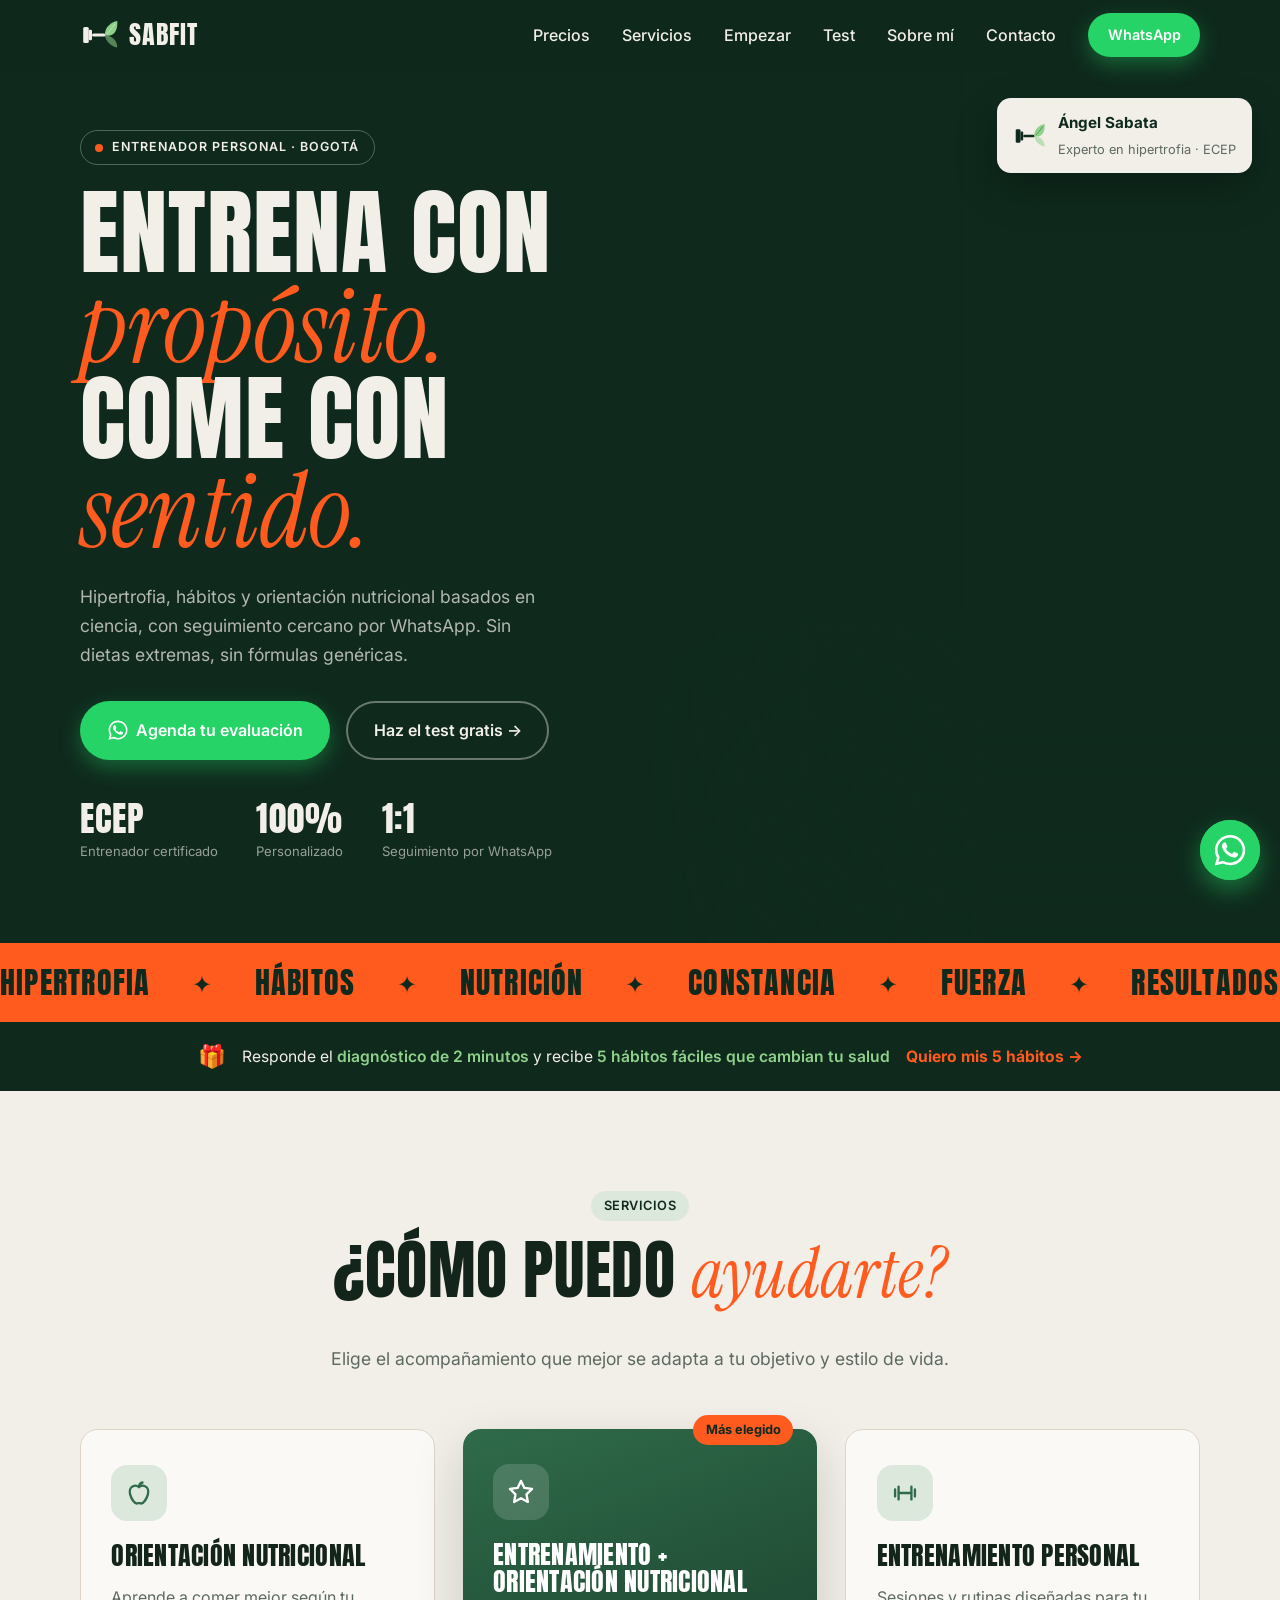
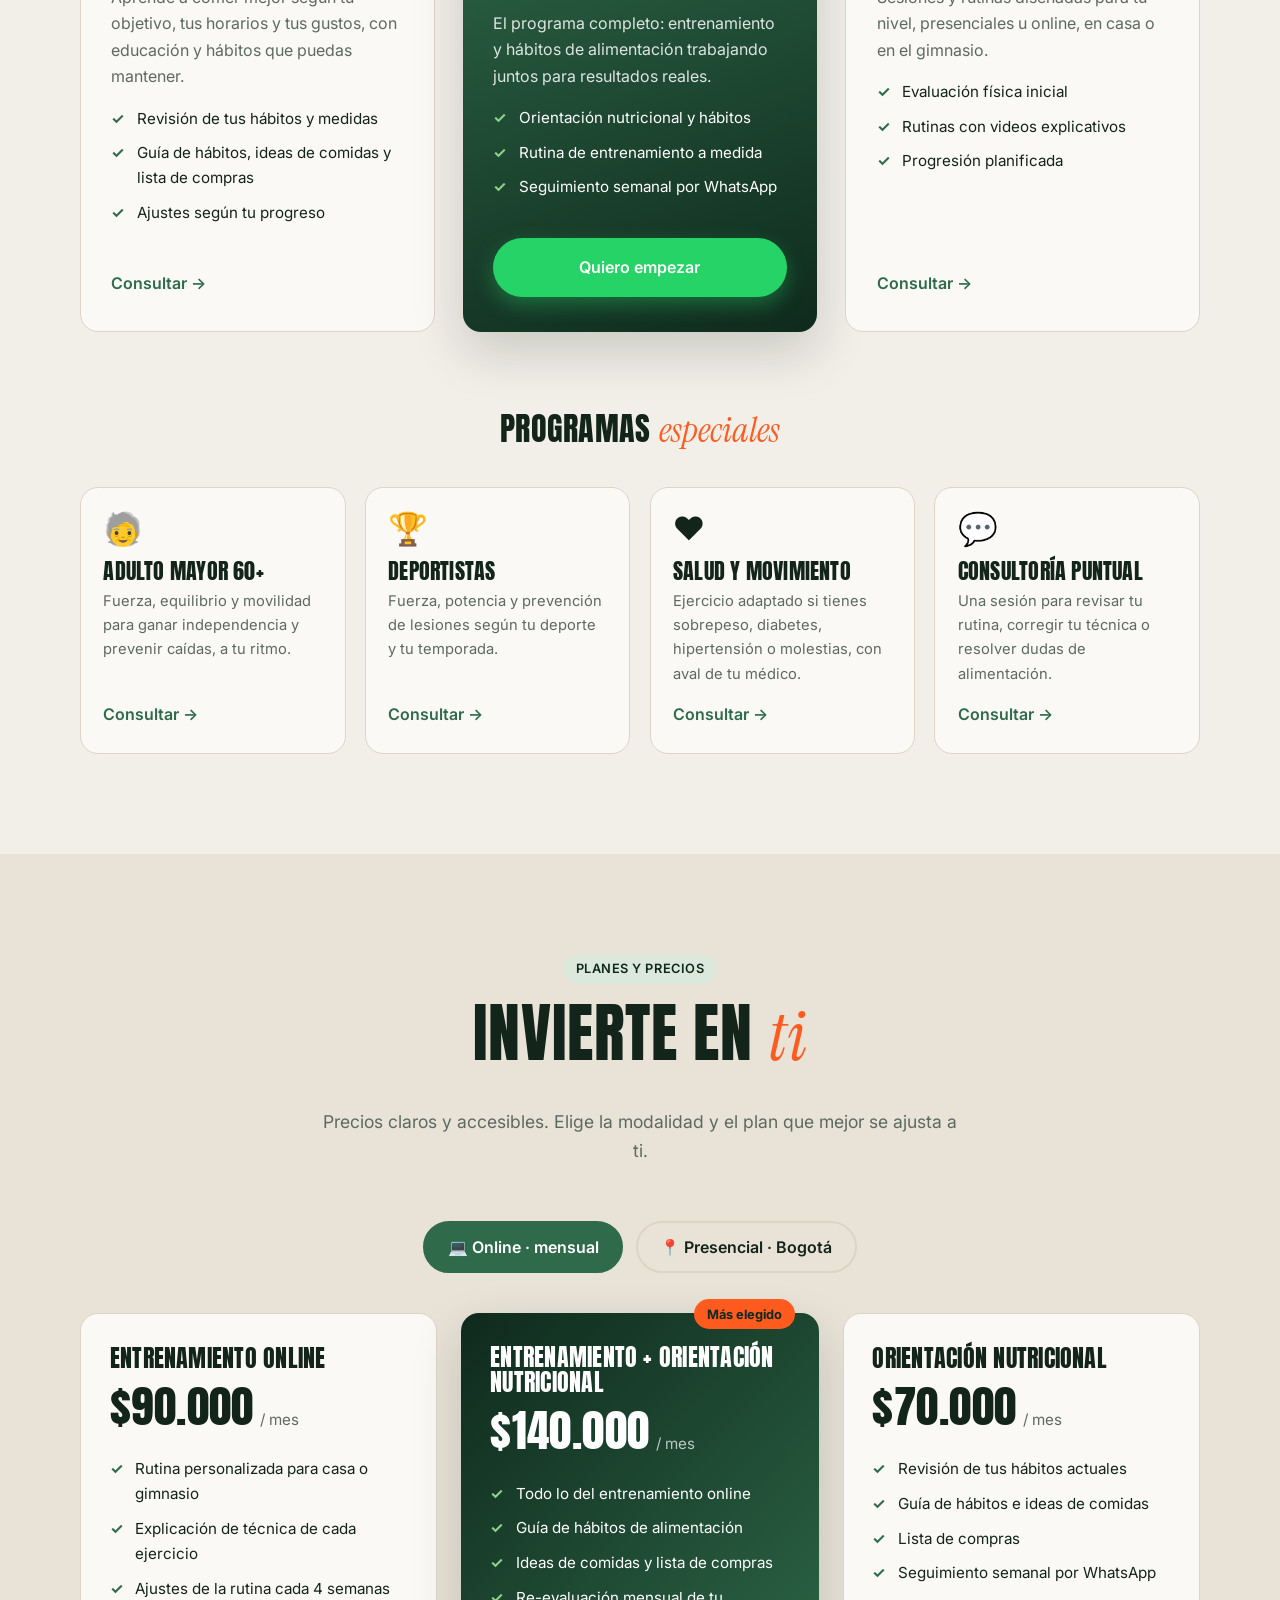
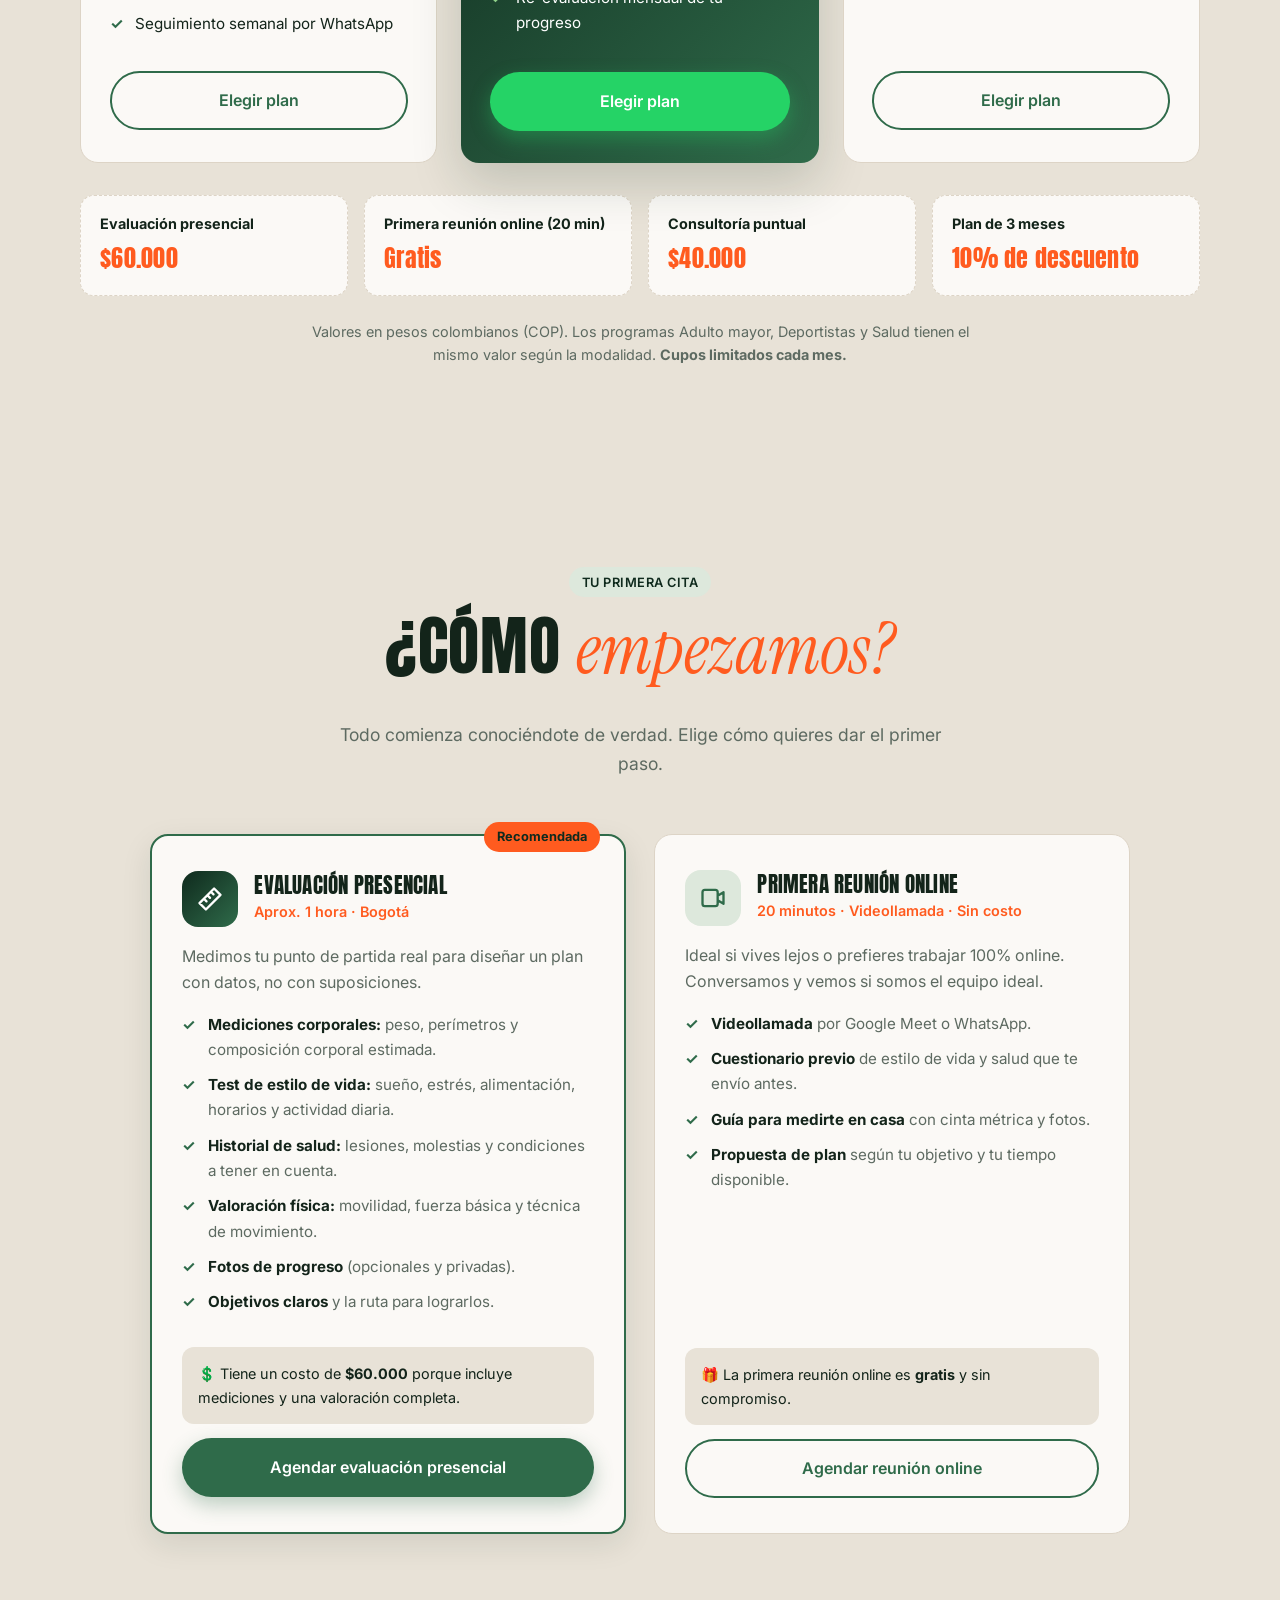
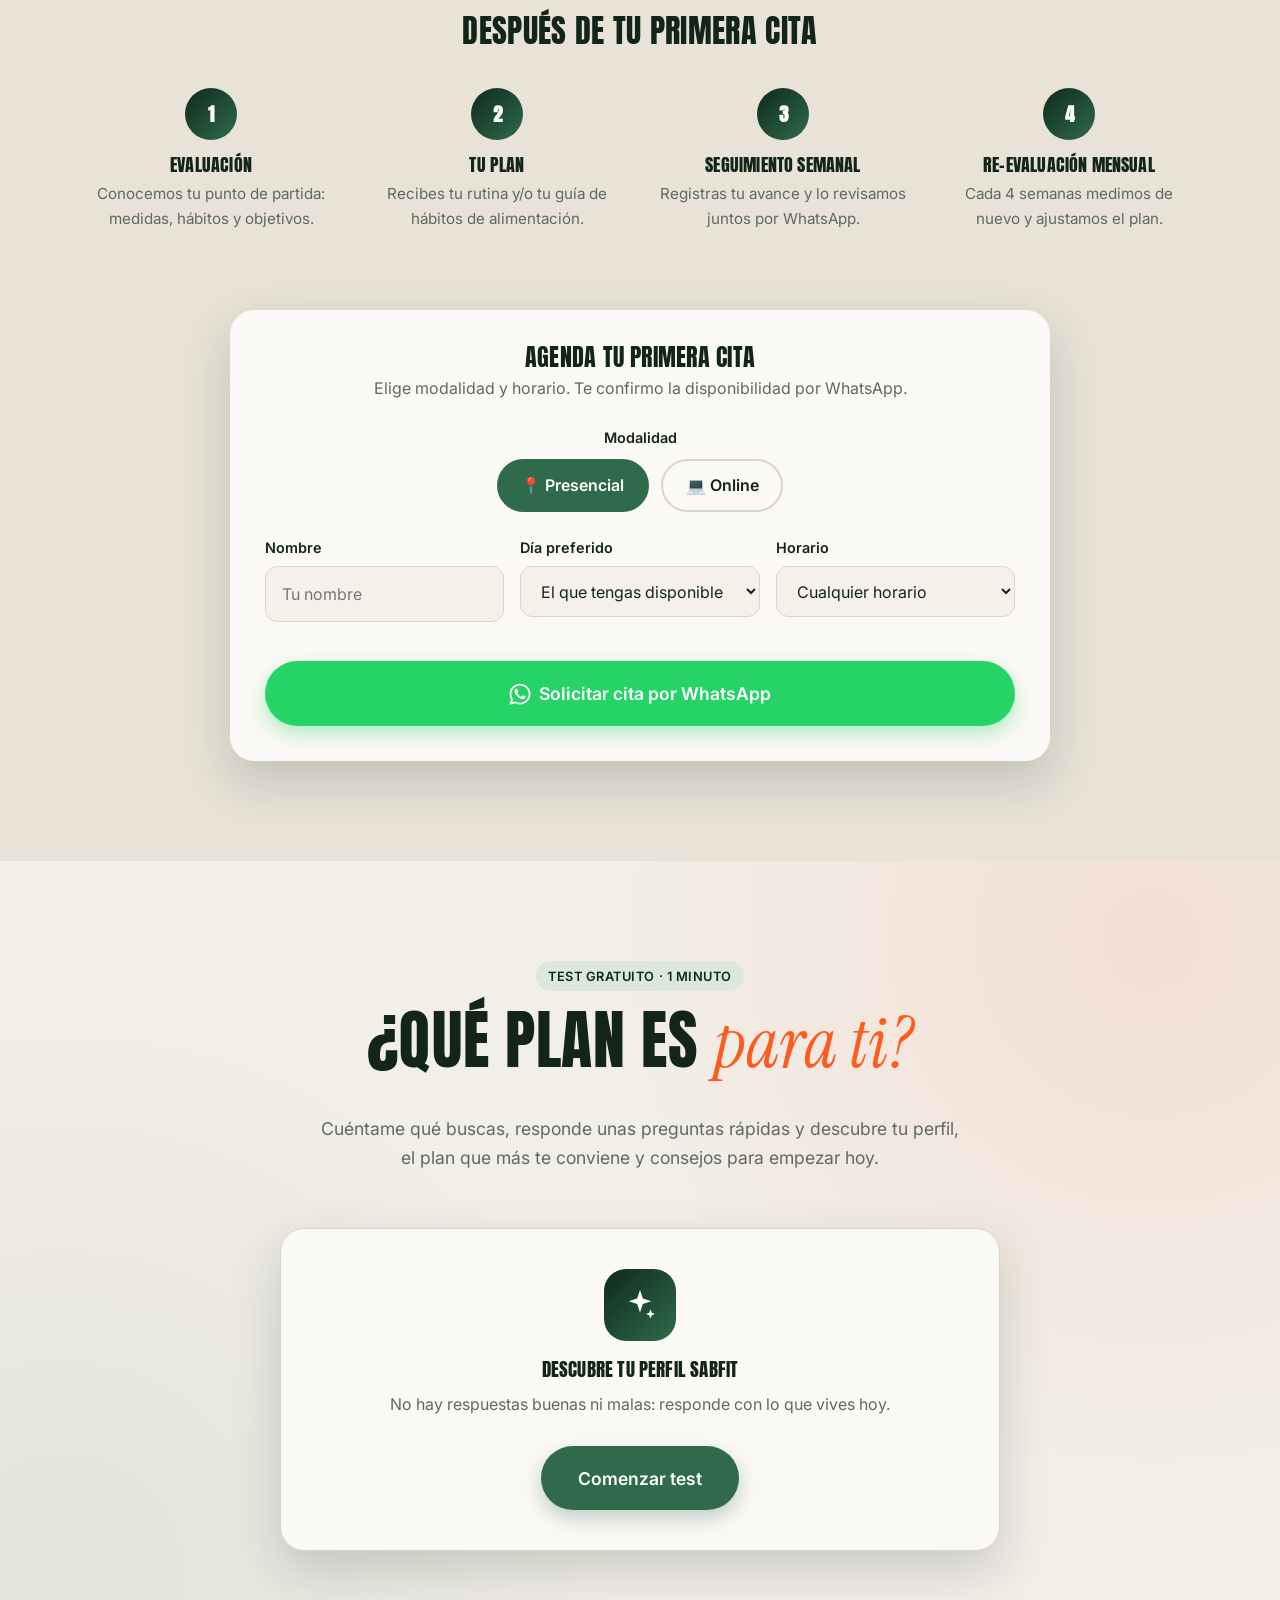
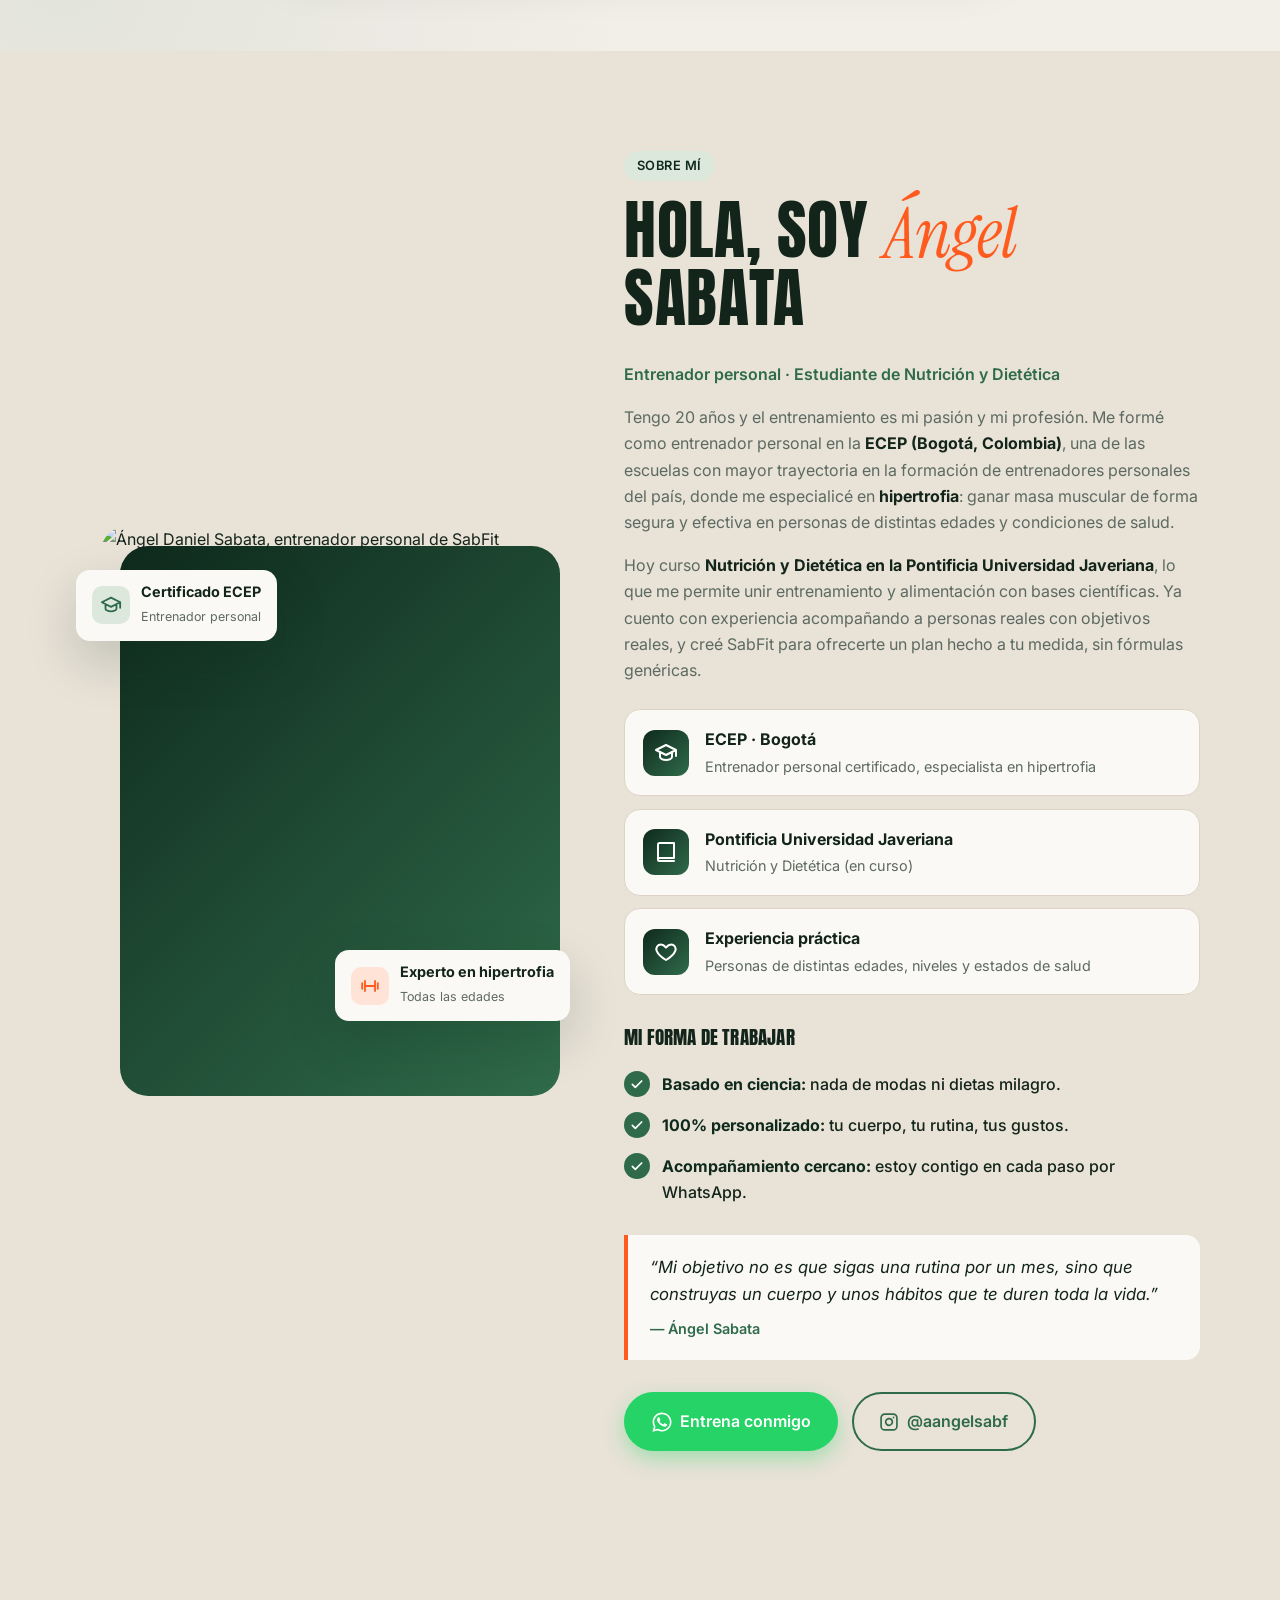
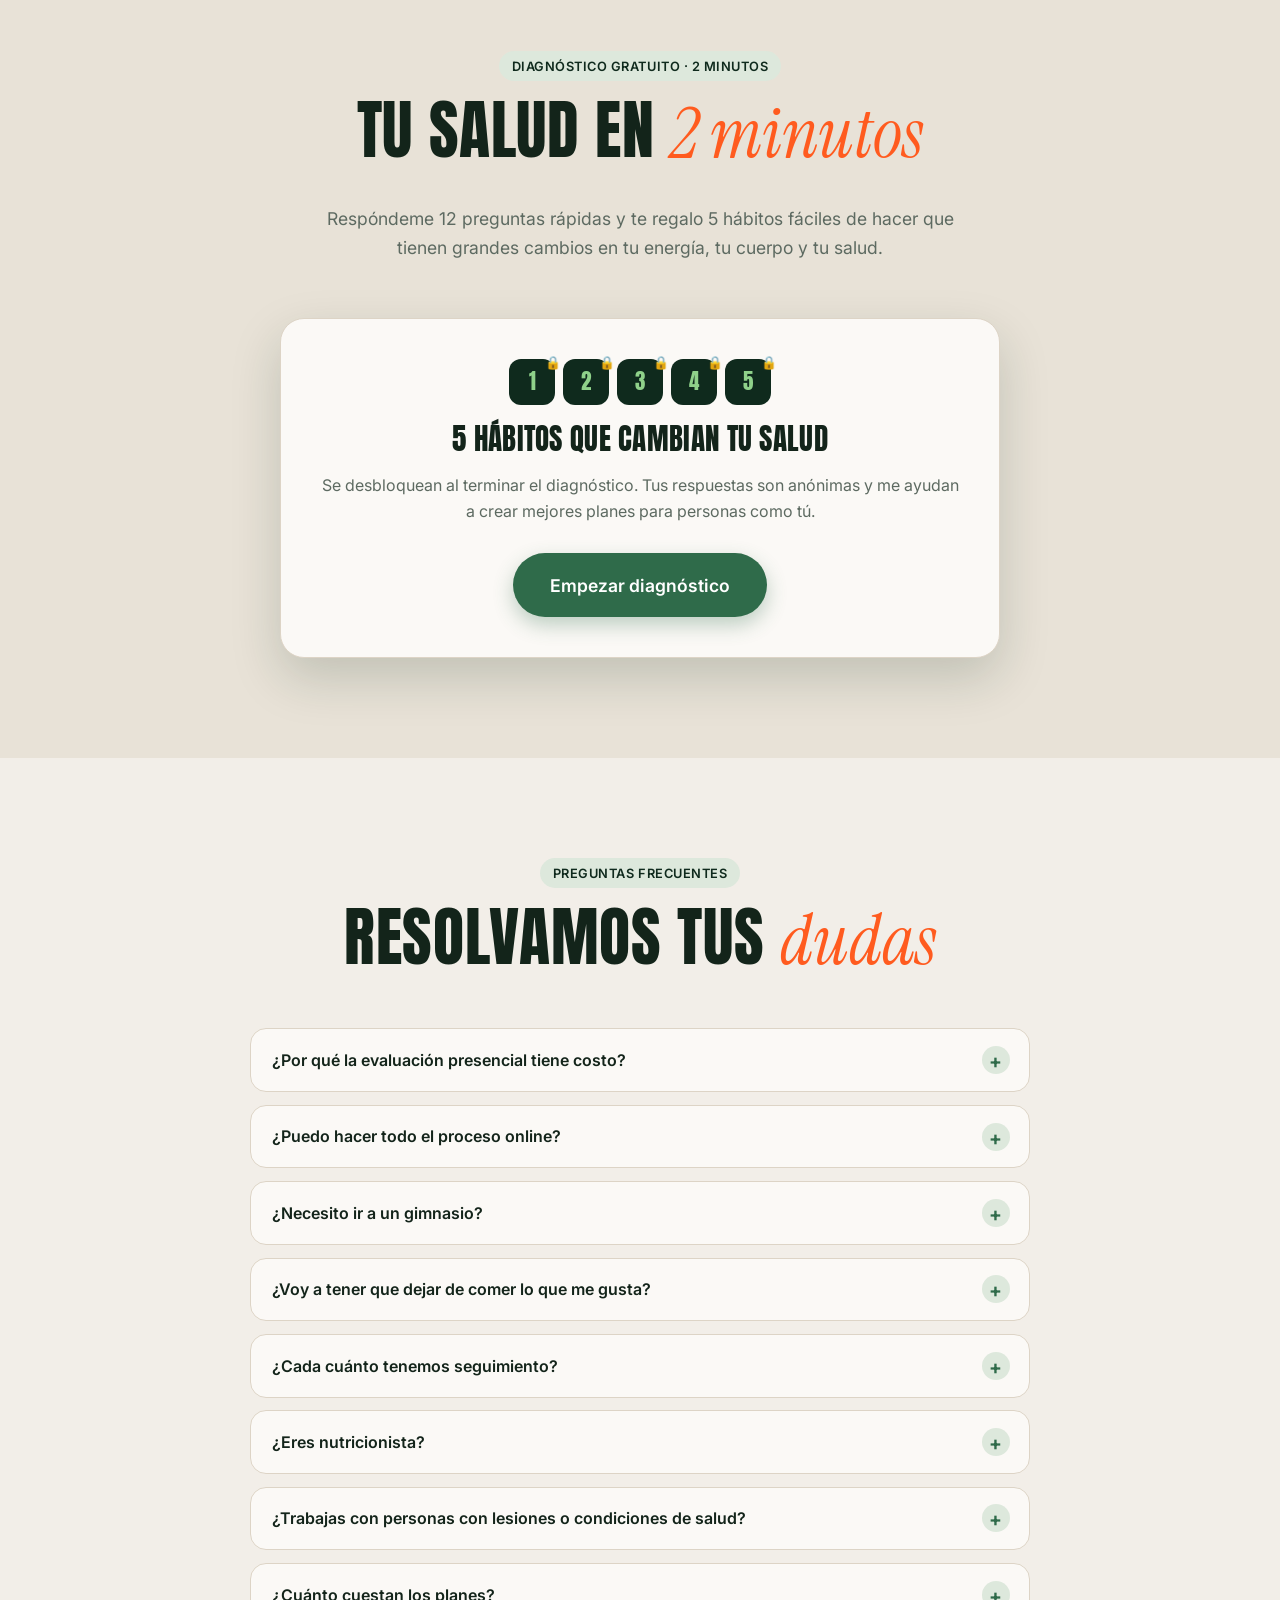
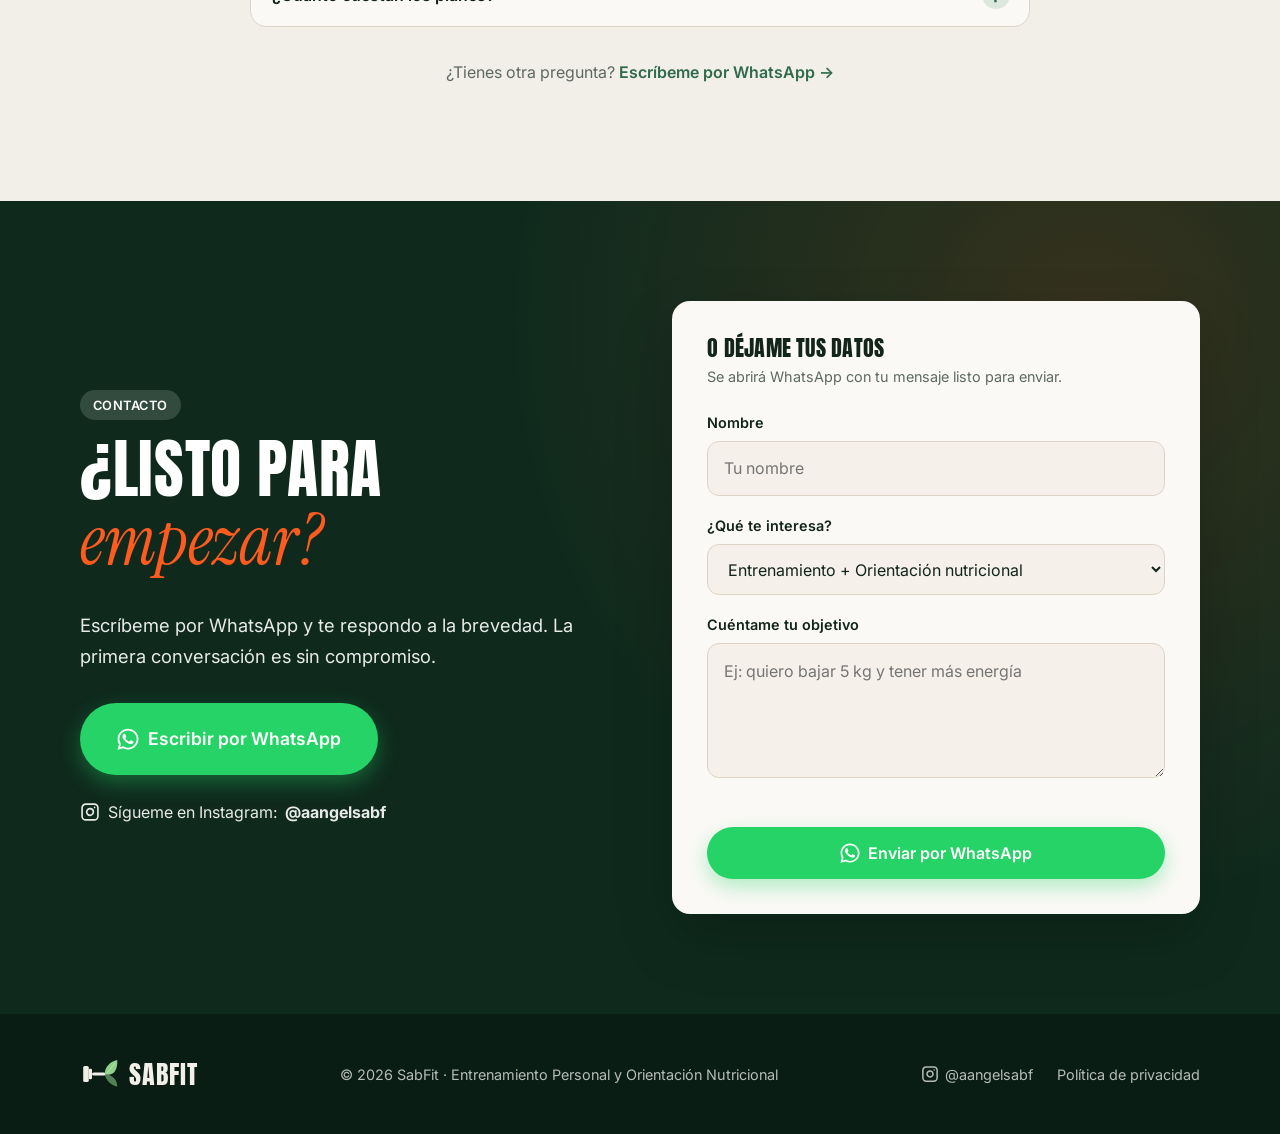
==== commit 3a8f8678: "Datos estructurados para Google, enlaces y texto de la política de privacidad Co-Authored-By: Claude" ====
--- a/index.html
+++ b/index.html
@@ -581,7 +581,7 @@
             <input type="tel" id="sPhone" name="sPhone" placeholder="300 123 4567" autocomplete="tel">
             <label class="survey__consent">
               <input type="checkbox" name="sConsent">
-              <span>Autorizo a SabFit a contactarme y a usar mis datos solo para este fin, según la Ley 1581 de 2012.</span>
+              <span>Autorizo a SabFit a contactarme y a usar mis datos solo para este fin, según la Ley 1581 de 2012 y la <a href="https://sabfit.online/politica-de-privacidad/" target="_blank" rel="noopener">política de privacidad</a>.</span>
             </label>
             <input type="text" name="sWebsite" class="survey__hp" tabindex="-1" autocomplete="off" aria-hidden="true">
             <p class="form-error" id="surveyError" role="alert"></p>
@@ -718,10 +718,34 @@
         <a href="https://www.instagram.com/aangelsabf/" class="footer__link footer__ig" target="_blank" rel="noopener" aria-label="Instagram de Ángel Sabata" data-ig>
           <svg class="icon" aria-hidden="true"><use href="#i-instagram"/></svg> @aangelsabf
         </a>
-        <a href="https://sabfit.online" class="footer__link">sabfit.online</a>
+        <a href="https://sabfit.online/politica-de-privacidad/" class="footer__link">Política de privacidad</a>
       </div>
     </div>
   </footer>
+
+  <!-- Ficha de identidad para Google: quién es SabFit y quién está detrás -->
+  <script type="application/ld+json">
+  {
+    "@context": "https://schema.org",
+    "@type": "ProfessionalService",
+    "name": "SabFit",
+    "alternateName": "SabFit · Ángel Sabata",
+    "url": "https://sabfit.online/",
+    "description": "Entrenamiento personal, hipertrofia y orientación nutricional en Bogotá y online, con Ángel Sabata.",
+    "telephone": "+57 315 694 2956",
+    "priceRange": "$$",
+    "areaServed": ["Bogotá", "Colombia"],
+    "address": { "@type": "PostalAddress", "addressLocality": "Bogotá", "addressCountry": "CO" },
+    "sameAs": ["https://www.instagram.com/aangelsabf/"],
+    "founder": {
+      "@type": "Person",
+      "name": "Ángel Daniel Sabata",
+      "jobTitle": "Entrenador personal",
+      "sameAs": ["https://www.instagram.com/aangelsabf/"],
+      "alumniOf": "ECEP · Escuela de entrenadores personales (Bogotá)"
+    }
+  }
+  </script>
 
   <!-- Botón flotante de WhatsApp -->
   <a href="#" class="wa-float" data-wa="¡Hola Ángel! 👋 Vengo de la página de SabFit y quiero más información sobre tus planes.&#10;&#10;Mi nombre es: &#10;Mi objetivo es: " aria-label="Escribir por WhatsApp">
--- a/css/styles.css
+++ b/css/styles.css
@@ -1200,3 +1200,6 @@
   html { scroll-behavior: auto; }
   .js .reveal { opacity: 1; transform: none; }
 }
+
+/* Enlaces dentro de textos */
+.survey__consent a, .faq__item p a { color: var(--primary); text-decoration: underline; }
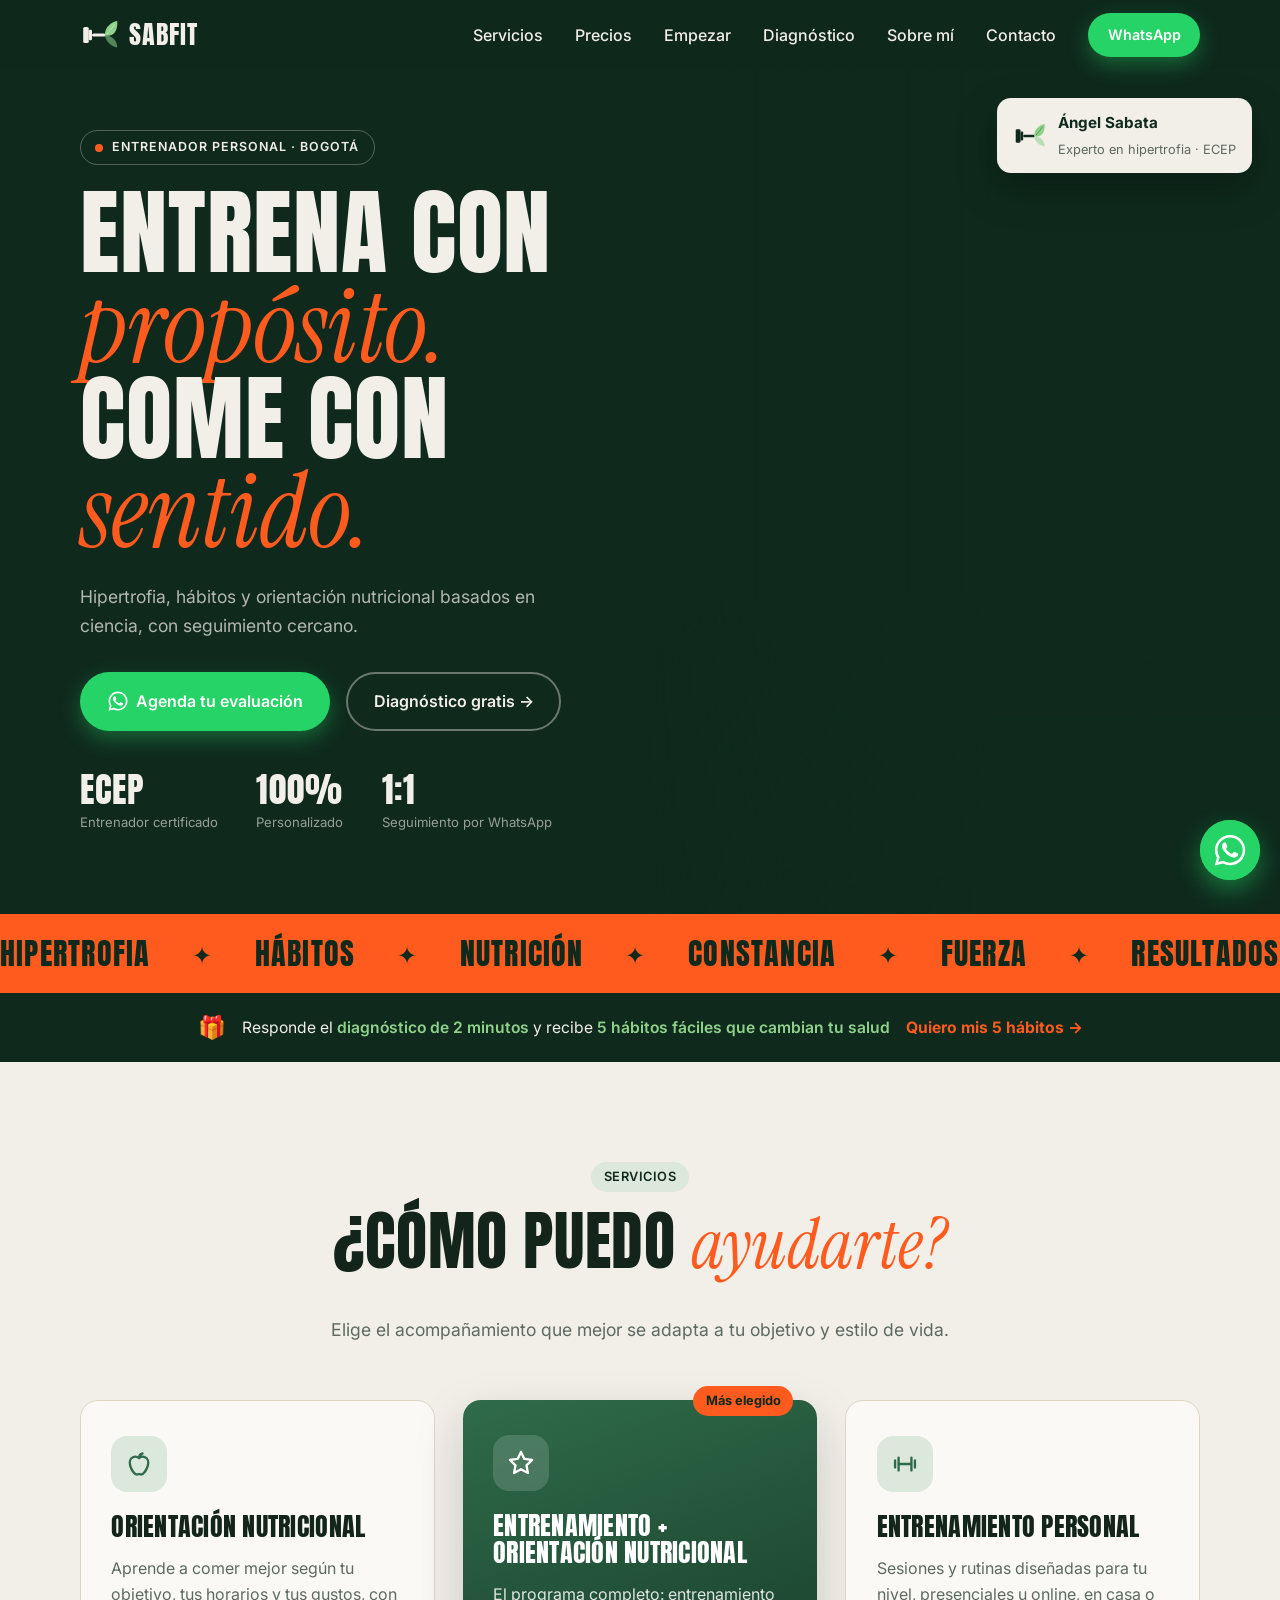
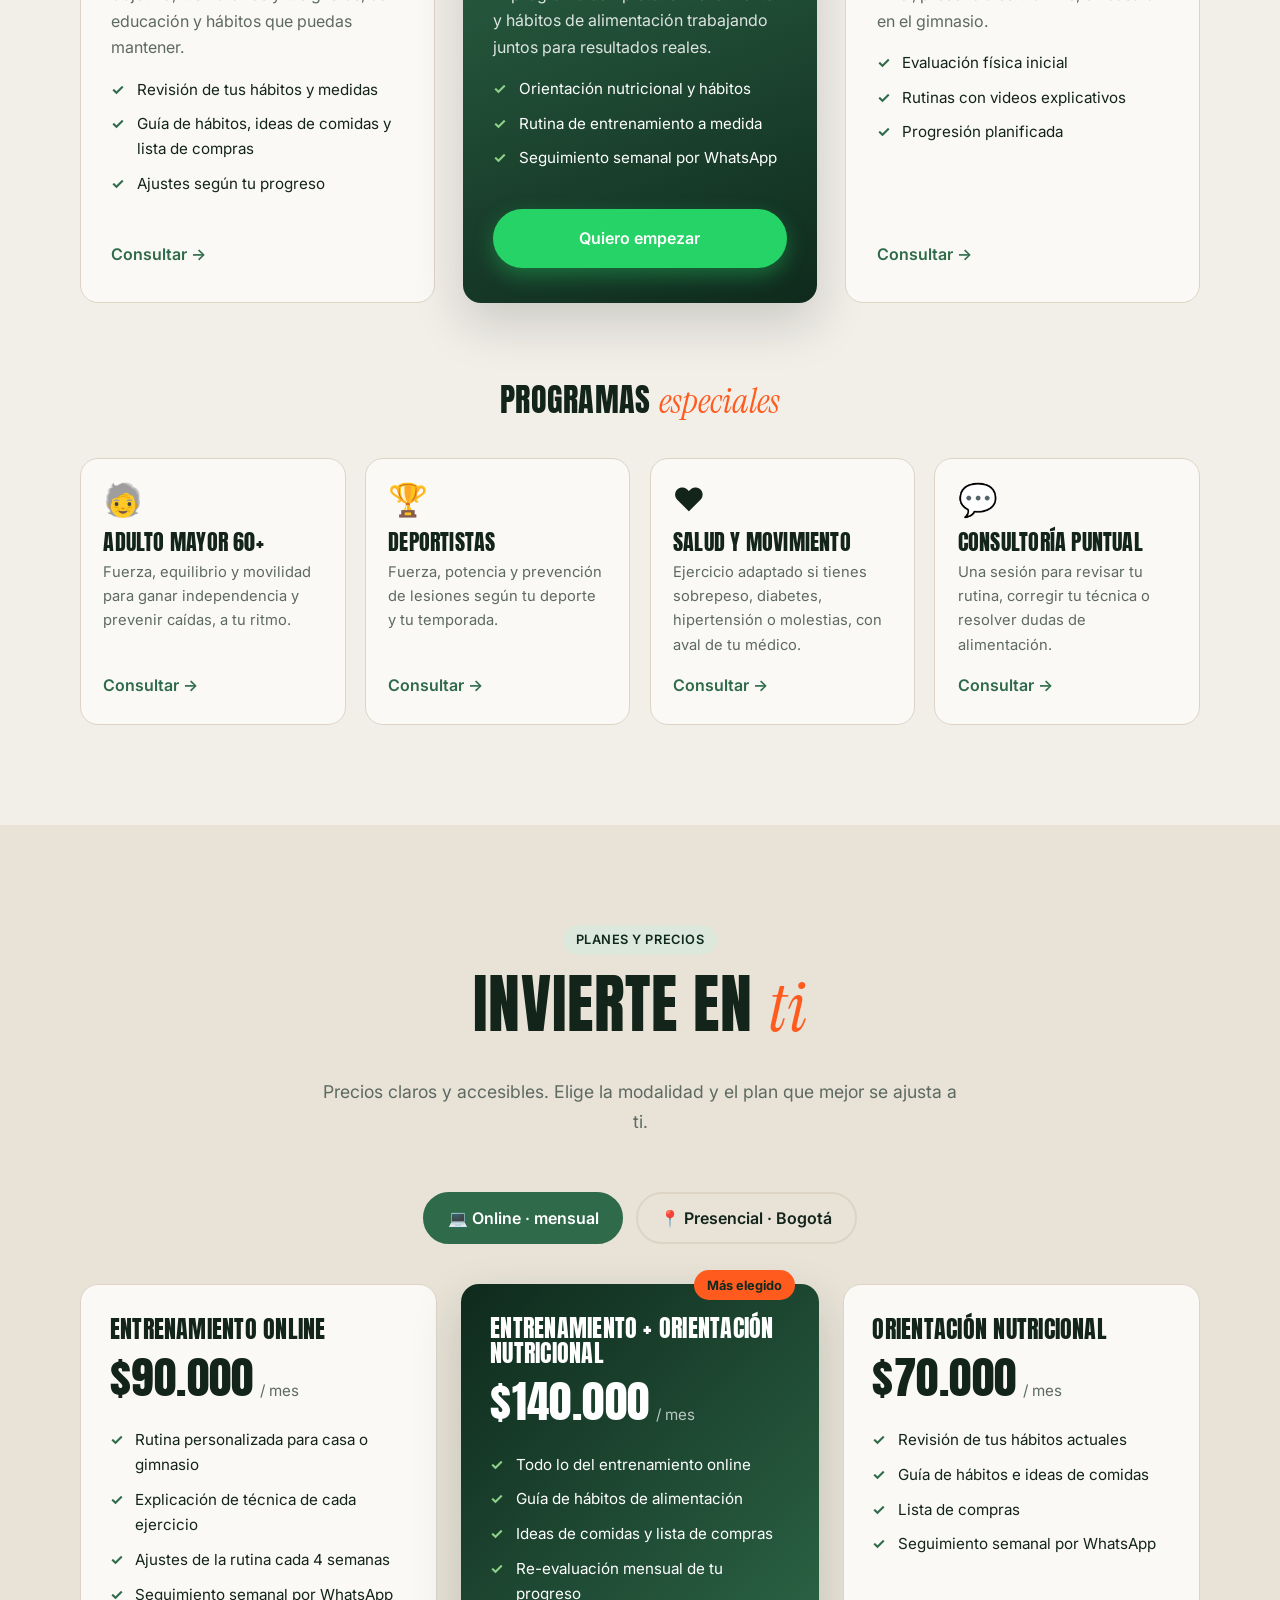
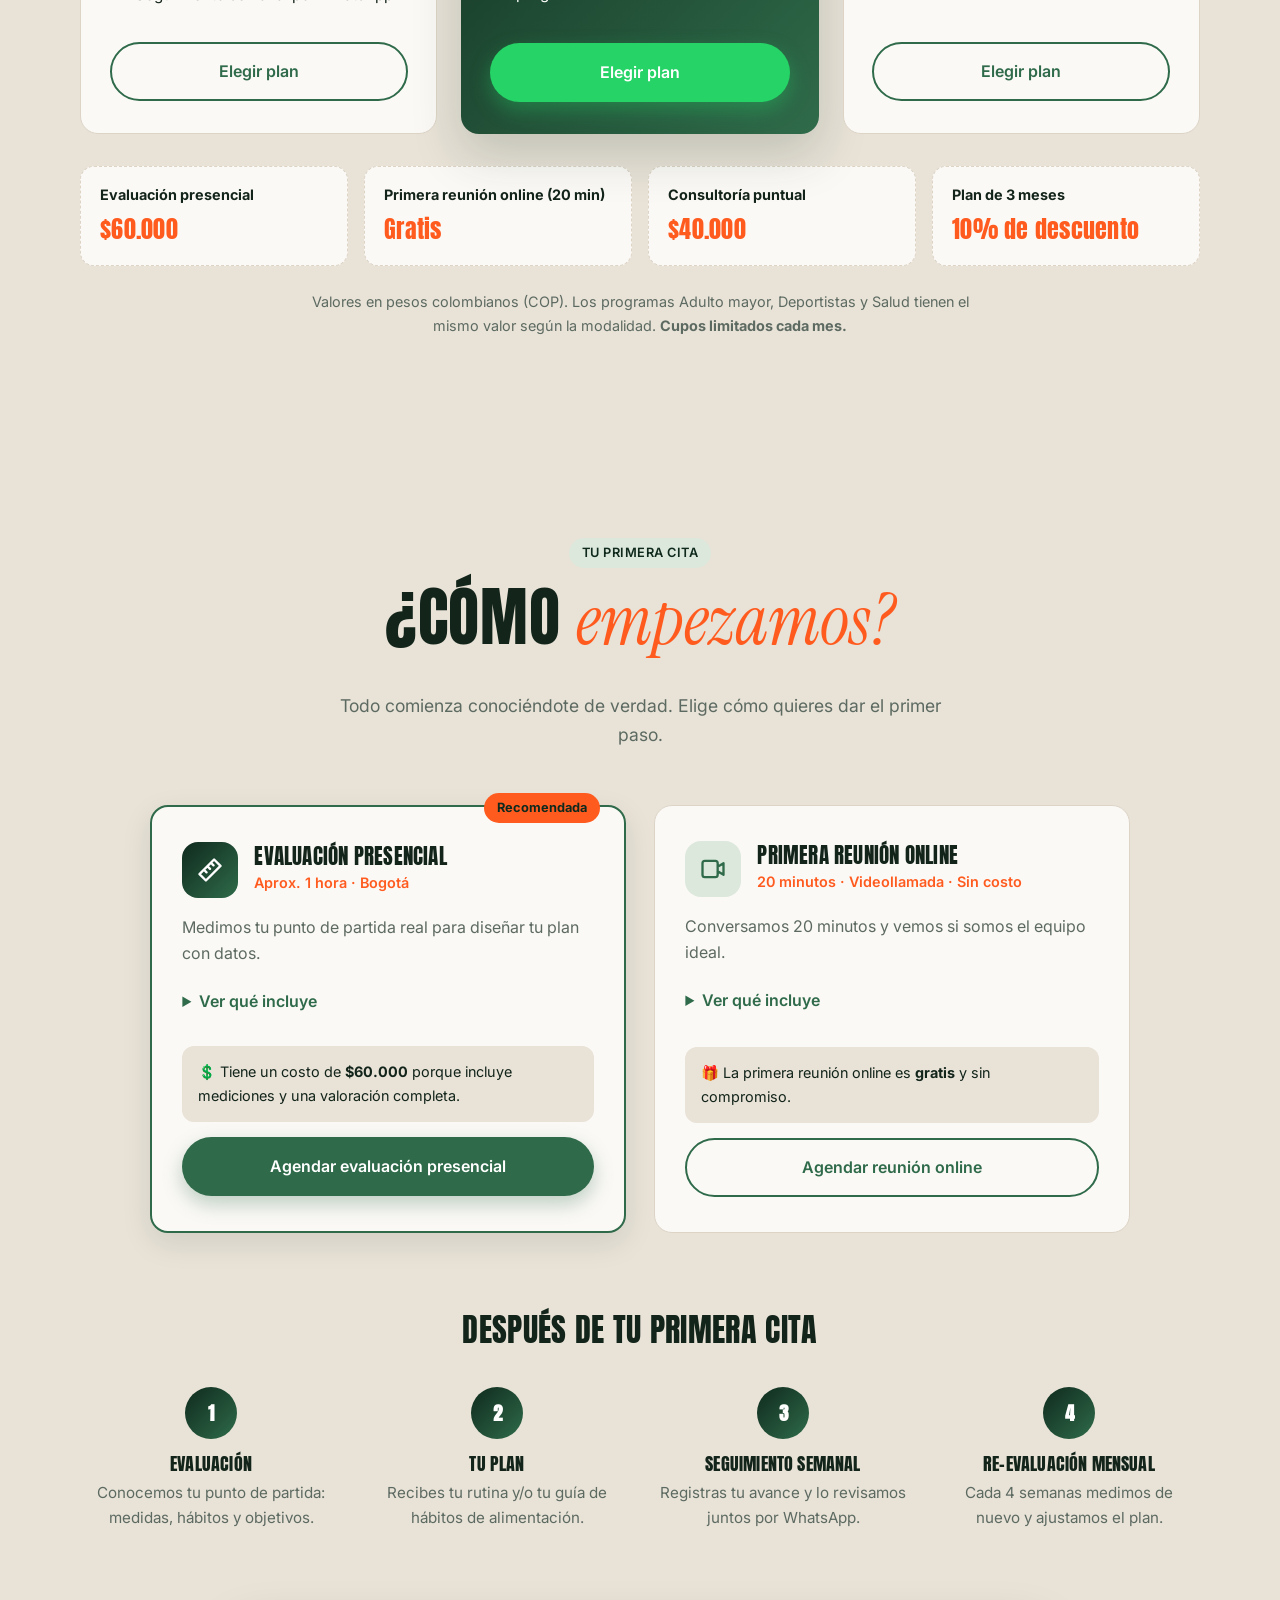
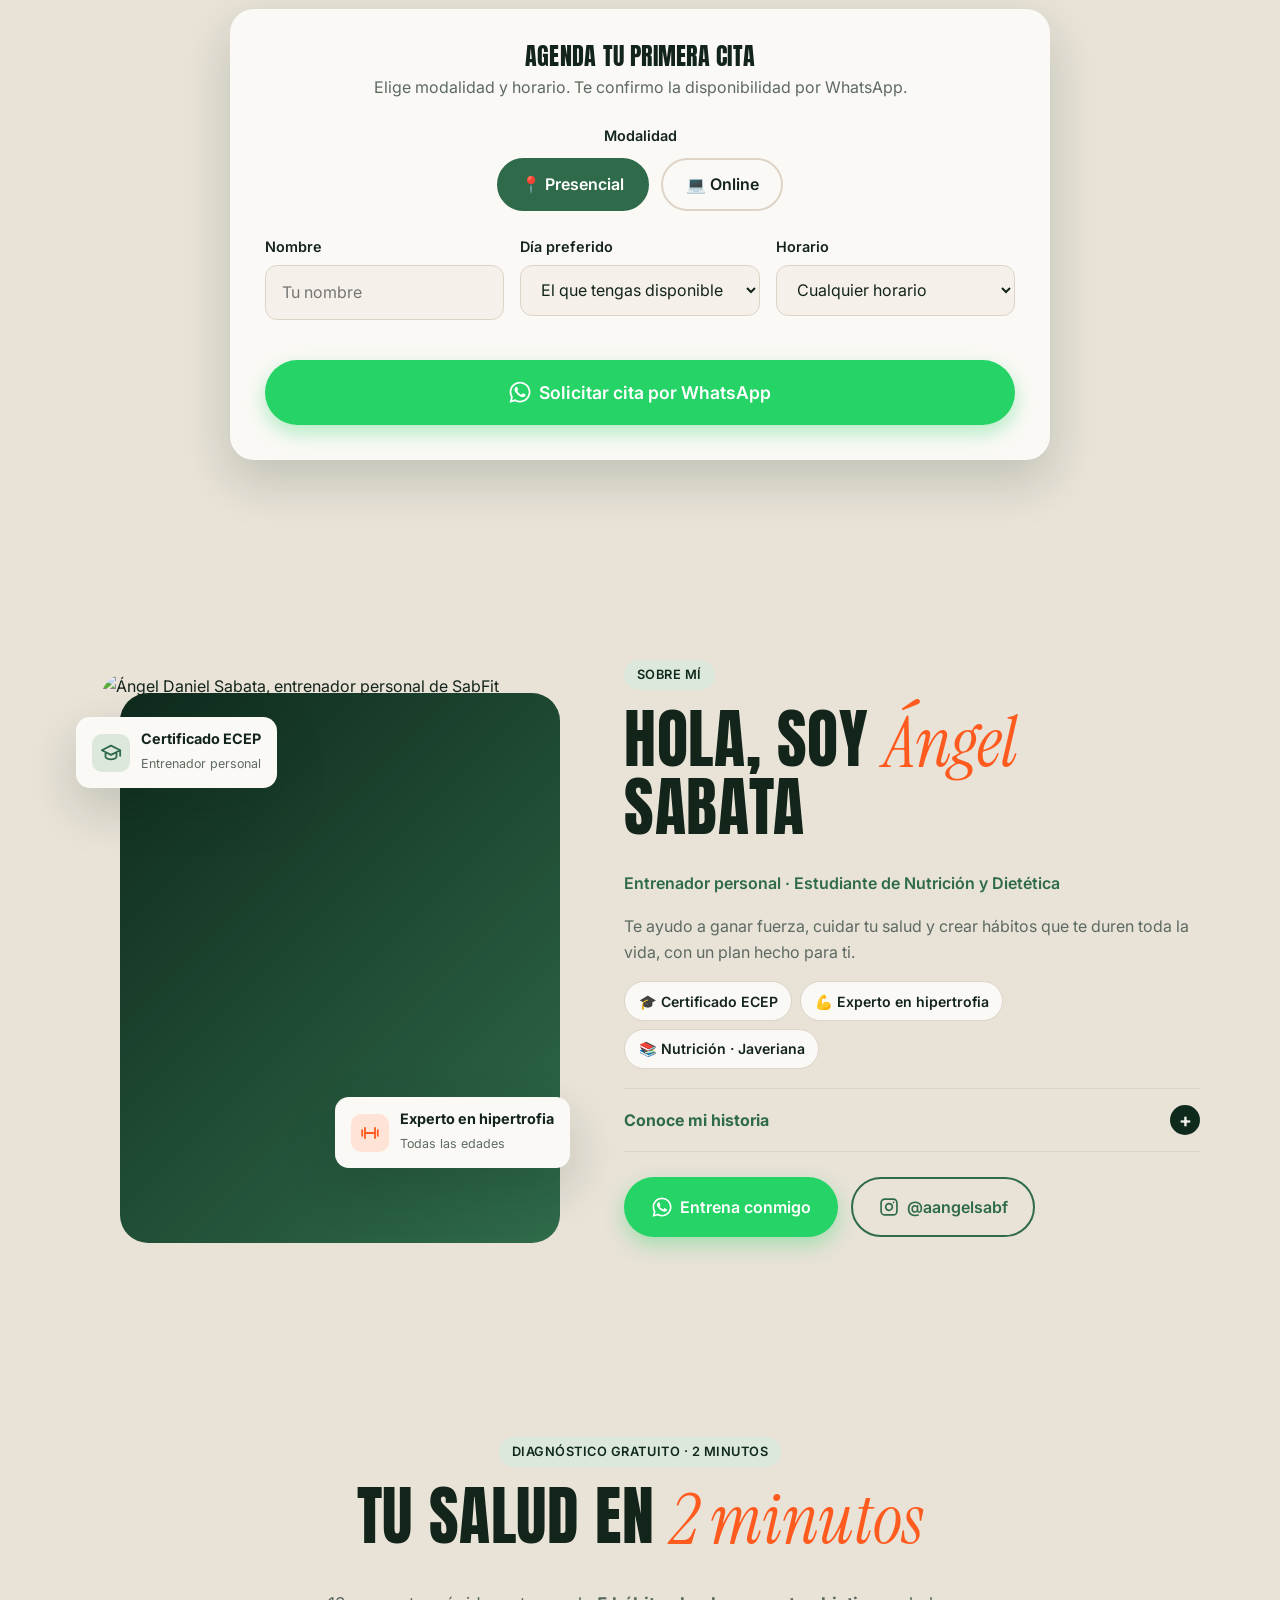
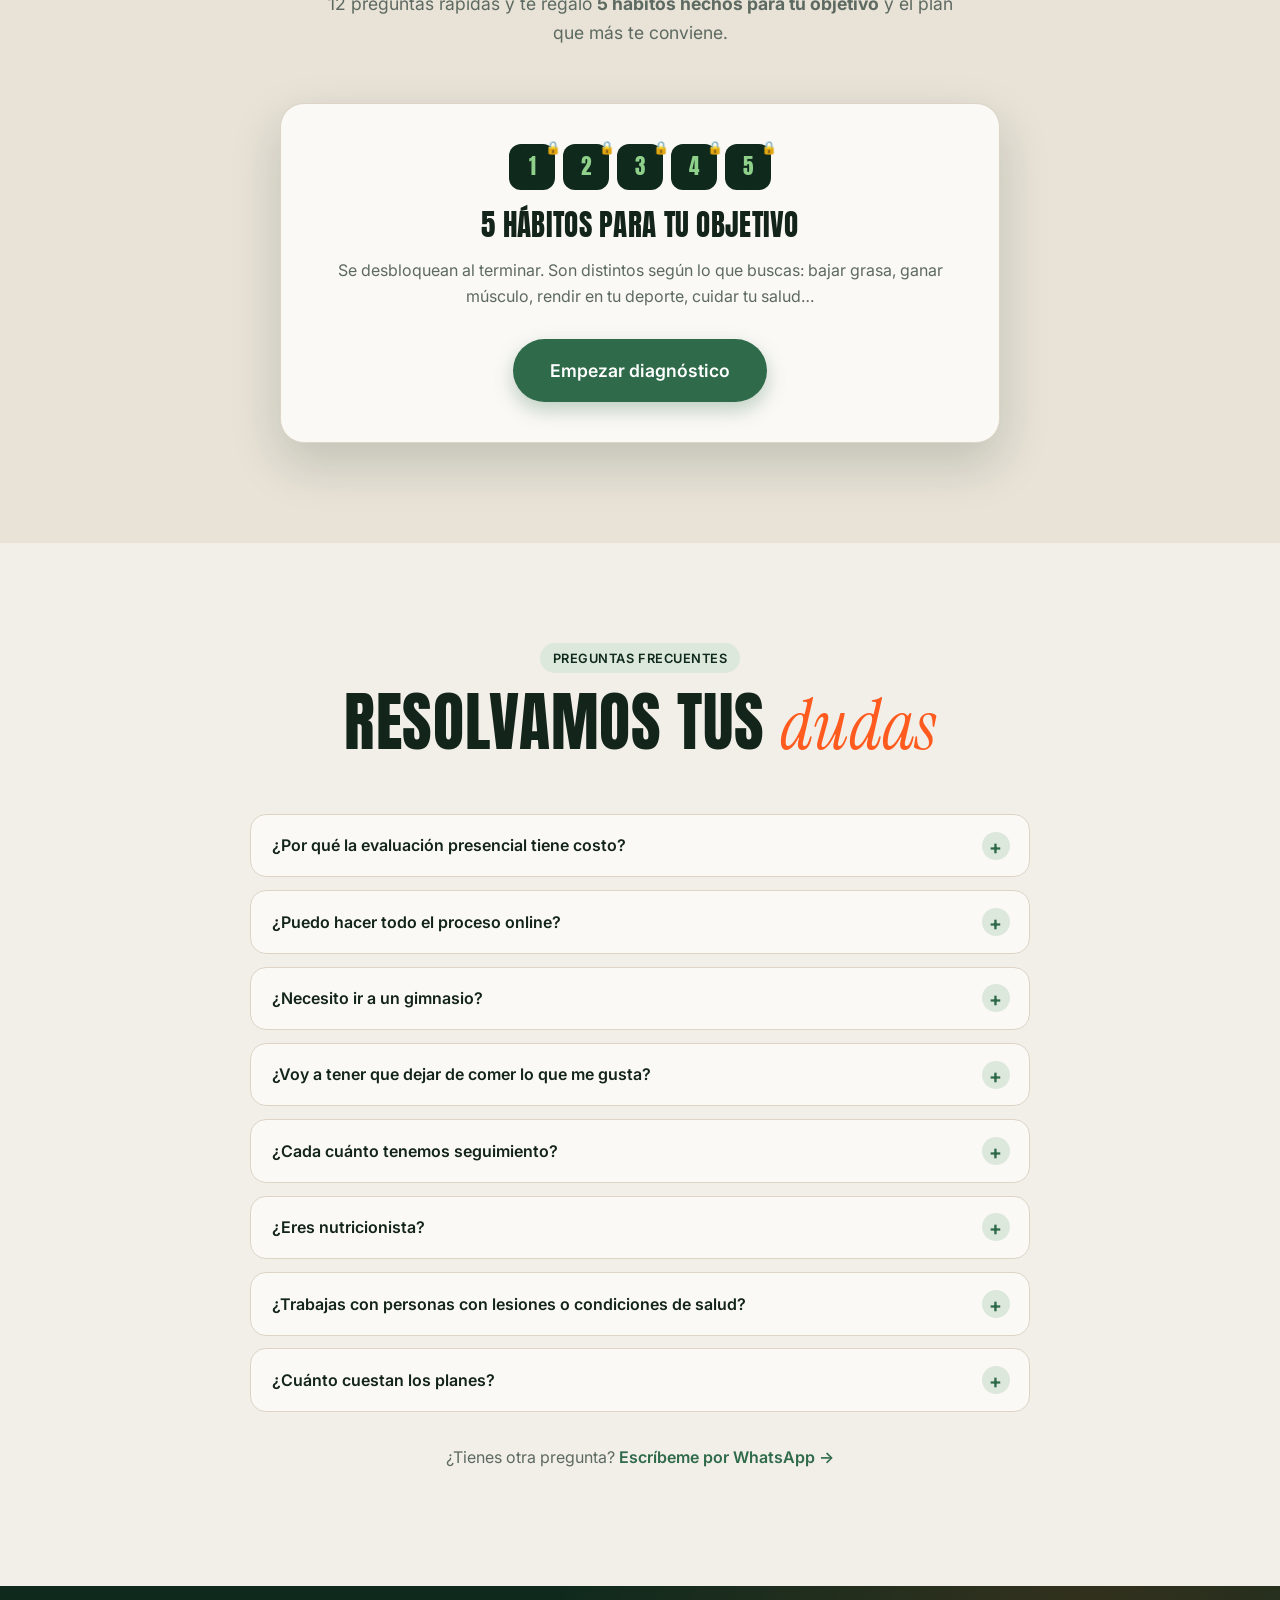
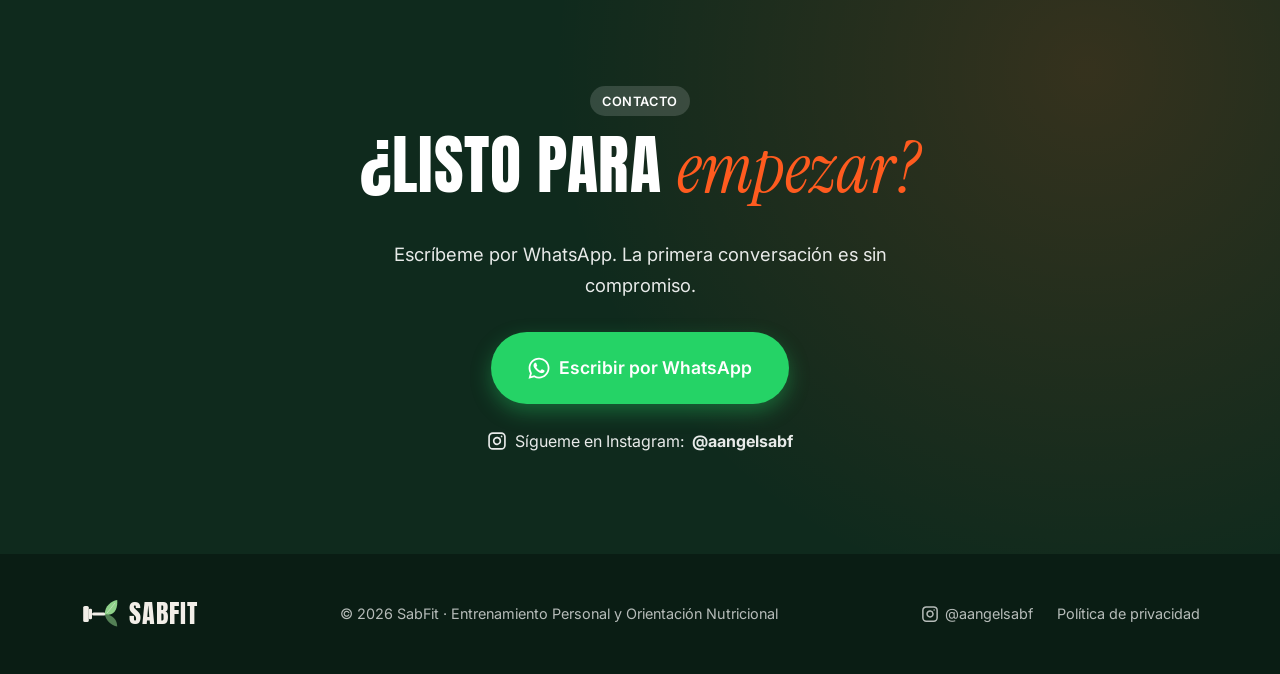
==== commit 83c85696: "Página más corta y dinámica: diagnóstico en modo enfoque con hábitos por perfil, Sobre mí plegable, " ====
--- a/index.html
+++ b/index.html
@@ -35,10 +35,10 @@
       </button>
 
       <nav class="nav" id="nav">
+        <a href="#servicios" class="nav__link">Servicios</a>
         <a href="#precios" class="nav__link">Precios</a>
-        <a href="#servicios" class="nav__link">Servicios</a>
         <a href="#empezar" class="nav__link">Empezar</a>
-        <a href="#test" class="nav__link">Test</a>
+        <a href="#diagnostico" class="nav__link">Diagnóstico</a>
         <a href="#sobre-mi" class="nav__link">Sobre mí</a>
         <a href="#contacto" class="nav__link">Contacto</a>
         <a href="#" class="btn btn--small btn--wa" data-wa="¡Hola Ángel! 👋 Vengo de la página de SabFit y quiero más información sobre tus planes.&#10;&#10;Mi nombre es: &#10;Mi objetivo es: ">
@@ -65,16 +65,13 @@
             <span class="hero__line">Entrena con <em class="em">propósito.</em></span>
             <span class="hero__line">Come con <em class="em">sentido.</em></span>
           </h1>
-          <p class="hero__text">
-            Hipertrofia, hábitos y orientación nutricional basados en ciencia, con seguimiento
-            cercano por WhatsApp. Sin dietas extremas, sin fórmulas genéricas.
-          </p>
+          <p class="hero__text">Hipertrofia, hábitos y orientación nutricional basados en ciencia, con seguimiento cercano.</p>
           <div class="hero__actions">
             <a href="#" class="btn btn--wa" data-wa="¡Hola Ángel! 👋 Quiero agendar mi *evaluación inicial* en SabFit.&#10;&#10;Mi nombre es: &#10;Prefiero que sea (presencial u online): &#10;Mi objetivo es: ">
               <svg class="icon" aria-hidden="true"><use href="#i-whatsapp"/></svg>
               Agenda tu evaluación
             </a>
-            <a href="#test" class="btn btn--light">Haz el test gratis →</a>
+            <a href="#diagnostico" class="btn btn--light" data-open-survey>Diagnóstico gratis →</a>
           </div>
           <ul class="hero__stats">
             <li><strong>ECEP</strong><span>Entrenador certificado</span></li>
@@ -94,7 +91,7 @@
     </div>
 
     <!-- Invitación al diagnóstico -->
-    <a href="#diagnostico" class="promo">
+    <a href="#diagnostico" class="promo" data-open-survey>
       <span class="promo__gift" aria-hidden="true">🎁</span>
       <span>Responde el <strong>diagnóstico de 2 minutos</strong> y recibe <strong>5 hábitos fáciles que cambian tu salud</strong></span>
       <span class="promo__go">Quiero mis 5 hábitos →</span>
@@ -147,6 +144,7 @@
             <a href="#" class="card__link" data-wa="¡Hola Ángel! 👋 Me interesa el *Entrenamiento personal* de SabFit. ¿Me cuentas cómo funciona y cuál es el valor?&#10;&#10;Mi nombre es: &#10;Mi objetivo es: ">Consultar →</a>
           </article>
         </div>
+        <p class="swipe-hint" aria-hidden="true">Desliza para ver más →</p>
 
         <!-- Programas especiales -->
         <div class="programs">
@@ -177,6 +175,7 @@
               <span class="program__link">Consultar →</span>
             </a>
           </div>
+          <p class="swipe-hint" aria-hidden="true">Desliza para ver más →</p>
         </div>
       </div>
     </section>
@@ -232,6 +231,7 @@
             <a href="#" class="btn btn--ghost btn--block" data-wa="¡Hola Ángel! 👋 Quiero el plan *Orientación nutricional* ($70.000/mes).&#10;&#10;Mi nombre es: &#10;Mi objetivo es: ">Elegir plan</a>
           </article>
         </div>
+        <p class="swipe-hint" data-hint-for="online" aria-hidden="true">Desliza para ver más →</p>
 
         <div class="prices" data-price-panel="presencial" hidden>
           <article class="price reveal">
@@ -268,6 +268,7 @@
             <a href="#" class="btn btn--ghost btn--block" data-wa="¡Hola Ángel! 👋 Quiero el *Paquete de 12 sesiones* presenciales ($450.000).&#10;&#10;Mi nombre es: &#10;Mi objetivo es: ">Elegir paquete</a>
           </article>
         </div>
+        <p class="swipe-hint" data-hint-for="presencial" aria-hidden="true">Desliza para ver más →</p>
 
         <ul class="price-extras reveal">
           <li><strong>Evaluación presencial</strong><span>$60.000</span></li>
@@ -300,8 +301,10 @@
                 <p class="visit__meta">Aprox. 1 hora · Bogotá</p>
               </div>
             </div>
-            <p>Medimos tu punto de partida real para diseñar un plan con datos, no con suposiciones.</p>
-            <ul class="visit__list">
+            <p>Medimos tu punto de partida real para diseñar tu plan con datos.</p>
+            <details class="visit__more">
+              <summary>Ver qué incluye</summary>
+              <ul class="visit__list">
               <li><strong>Mediciones corporales:</strong> peso, perímetros y composición corporal estimada.</li>
               <li><strong>Test de estilo de vida:</strong> sueño, estrés, alimentación, horarios y actividad diaria.</li>
               <li><strong>Historial de salud:</strong> lesiones, molestias y condiciones a tener en cuenta.</li>
@@ -309,6 +312,7 @@
               <li><strong>Fotos de progreso</strong> (opcionales y privadas).</li>
               <li><strong>Objetivos claros</strong> y la ruta para lograrlos.</li>
             </ul>
+            </details>
             <p class="visit__price">💲 Tiene un costo de <strong>$60.000</strong> porque incluye mediciones y una valoración completa.</p>
             <a href="#agendar" class="btn btn--primary btn--block" data-book="presencial">Agendar evaluación presencial</a>
           </article>
@@ -321,17 +325,21 @@
                 <p class="visit__meta">20 minutos · Videollamada · Sin costo</p>
               </div>
             </div>
-            <p>Ideal si vives lejos o prefieres trabajar 100% online. Conversamos y vemos si somos el equipo ideal.</p>
-            <ul class="visit__list">
+            <p>Conversamos 20 minutos y vemos si somos el equipo ideal.</p>
+            <details class="visit__more">
+              <summary>Ver qué incluye</summary>
+              <ul class="visit__list">
               <li><strong>Videollamada</strong> por Google Meet o WhatsApp.</li>
               <li><strong>Cuestionario previo</strong> de estilo de vida y salud que te envío antes.</li>
               <li><strong>Guía para medirte en casa</strong> con cinta métrica y fotos.</li>
               <li><strong>Propuesta de plan</strong> según tu objetivo y tu tiempo disponible.</li>
             </ul>
+            </details>
             <p class="visit__price">🎁 La primera reunión online es <strong>gratis</strong> y sin compromiso.</p>
             <a href="#agendar" class="btn btn--ghost btn--block" data-book="online">Agendar reunión online</a>
           </article>
         </div>
+        <p class="swipe-hint" aria-hidden="true">Desliza para ver más →</p>
 
         <!-- Proceso -->
         <div class="steps">
@@ -358,6 +366,7 @@
               <p>Cada 4 semanas medimos de nuevo y ajustamos el plan.</p>
             </li>
           </ol>
+          <p class="swipe-hint" aria-hidden="true">Desliza para ver más →</p>
         </div>
 
         <!-- Agendar -->
@@ -403,57 +412,6 @@
       </div>
     </section>
 
-    <!-- ===== Test ===== -->
-    <section class="section quiz-section" id="test">
-      <div class="container">
-        <header class="section__header reveal">
-          <span class="tag">Test gratuito · 1 minuto</span>
-          <h2 class="section__title">¿Qué plan es <em class="em">para ti?</em></h2>
-          <p class="section__text">Cuéntame qué buscas, responde unas preguntas rápidas y descubre tu perfil, el plan que más te conviene y consejos para empezar hoy.</p>
-        </header>
-
-        <div class="quiz reveal" id="quiz">
-          <!-- Pantalla de inicio -->
-          <div class="quiz__screen" data-screen="start">
-            <div class="quiz__intro-icon"><svg class="icon" aria-hidden="true"><use href="#i-spark"/></svg></div>
-            <h3>Descubre tu perfil SabFit</h3>
-            <p>No hay respuestas buenas ni malas: responde con lo que vives hoy.</p>
-            <button type="button" class="btn btn--primary btn--large" data-action="start">Comenzar test</button>
-          </div>
-
-          <!-- Preguntas (se llenan desde js/main.js) -->
-          <div class="quiz__screen" data-screen="question" hidden>
-            <div class="quiz__top">
-              <button type="button" class="quiz__back" data-action="back" aria-label="Pregunta anterior">← Atrás</button>
-              <span class="quiz__count" id="quizCount"></span>
-            </div>
-            <div class="quiz__progress"><span id="quizBar"></span></div>
-            <h3 class="quiz__question" id="quizQuestion" tabindex="-1"></h3>
-            <div class="quiz__options" id="quizOptions"></div>
-          </div>
-
-          <!-- Resultado -->
-          <div class="quiz__screen quiz__result" data-screen="result" hidden>
-            <span class="quiz__emoji" id="resultEmoji" aria-hidden="true"></span>
-            <p class="quiz__result-label">Tu perfil es</p>
-            <h3 class="quiz__result-title" id="resultTitle" tabindex="-1"></h3>
-            <p id="resultText"></p>
-            <div class="quiz__plan">
-              <span>Plan recomendado</span>
-              <strong id="resultPlan"></strong>
-            </div>
-            <h4>Consejos para empezar hoy</h4>
-            <ul class="quiz__tips" id="resultTips"></ul>
-            <a href="#" class="btn btn--wa btn--block btn--large" id="resultWa" target="_blank" rel="noopener">
-              <svg class="icon" aria-hidden="true"><use href="#i-whatsapp"/></svg>
-              Enviar mi resultado por WhatsApp
-            </a>
-            <button type="button" class="quiz__restart" data-action="restart">Repetir el test</button>
-          </div>
-        </div>
-      </div>
-    </section>
-
     <!-- ===== Sobre mí ===== -->
     <section class="section section--alt" id="sobre-mi">
       <div class="container about">
@@ -475,65 +433,49 @@
           <span class="tag">Sobre mí</span>
           <h2 class="section__title">Hola, soy <em class="em">Ángel</em> Sabata</h2>
           <p class="about__role">Entrenador personal · Estudiante de Nutrición y Dietética</p>
-          <p>
-            Tengo 20 años y el entrenamiento es mi pasión y mi profesión. Me formé como
-            entrenador personal en la <strong>ECEP (Bogotá, Colombia)</strong>, una de las escuelas
-            con mayor trayectoria en la formación de entrenadores personales del país, donde me
-            especialicé en <strong>hipertrofia</strong>: ganar masa muscular de forma segura y
-            efectiva en personas de distintas edades y condiciones de salud.
-          </p>
-          <p>
-            Hoy curso <strong>Nutrición y Dietética en la Pontificia Universidad Javeriana</strong>,
-            lo que me permite unir entrenamiento y alimentación con bases científicas. Ya cuento con
-            experiencia acompañando a personas reales con objetivos reales, y creé SabFit para
-            ofrecerte un plan hecho a tu medida, sin fórmulas genéricas.
-          </p>
-
-          <div class="credentials">
-            <div class="credential">
-              <span class="credential__icon"><svg class="icon" aria-hidden="true"><use href="#i-cap"/></svg></span>
-              <div>
-                <strong>ECEP · Bogotá</strong>
-                <span>Entrenador personal certificado, especialista en hipertrofia</span>
-              </div>
-            </div>
-            <div class="credential">
-              <span class="credential__icon"><svg class="icon" aria-hidden="true"><use href="#i-book"/></svg></span>
-              <div>
-                <strong>Pontificia Universidad Javeriana</strong>
-                <span>Nutrición y Dietética (en curso)</span>
-              </div>
-            </div>
-            <div class="credential">
-              <span class="credential__icon"><svg class="icon" aria-hidden="true"><use href="#i-heart"/></svg></span>
-              <div>
-                <strong>Experiencia práctica</strong>
-                <span>Personas de distintas edades, niveles y estados de salud</span>
-              </div>
-            </div>
-          </div>
-
-          <h3 class="about__subtitle">Mi forma de trabajar</h3>
-          <ul class="about__list">
-            <li><svg class="icon"><use href="#i-check"/></svg> <span><strong>Basado en ciencia:</strong> nada de modas ni dietas milagro.</span></li>
-            <li><svg class="icon"><use href="#i-check"/></svg> <span><strong>100% personalizado:</strong> tu cuerpo, tu rutina, tus gustos.</span></li>
-            <li><svg class="icon"><use href="#i-check"/></svg> <span><strong>Acompañamiento cercano:</strong> estoy contigo en cada paso por WhatsApp.</span></li>
+          <p>Te ayudo a ganar fuerza, cuidar tu salud y crear hábitos que te duren toda la vida, con un plan hecho para ti.</p>
+          <ul class="about__chips">
+            <li>🎓 Certificado ECEP</li>
+            <li>💪 Experto en hipertrofia</li>
+            <li>📚 Nutrición · Javeriana</li>
           </ul>
 
-          <blockquote class="about__quote">
-            “Mi objetivo no es que sigas una rutina por un mes, sino que construyas un cuerpo
-            y unos hábitos que te duren toda la vida.”
-            <cite>— Ángel Sabata</cite>
-          </blockquote>
-
-          <a href="#" class="btn btn--wa" data-wa="¡Hola Ángel! 💪 Vi tu perfil en SabFit y quiero entrenar contigo.&#10;&#10;Mi nombre es: &#10;Mi objetivo es: ">
-            <svg class="icon" aria-hidden="true"><use href="#i-whatsapp"/></svg>
-            Entrena conmigo
-          </a>
-          <a href="https://www.instagram.com/aangelsabf/" class="btn btn--ghost btn--ig" target="_blank" rel="noopener" data-ig>
-            <svg class="icon" aria-hidden="true"><use href="#i-instagram"/></svg>
-            @aangelsabf
-          </a>
+          <details class="about__more">
+            <summary><span>Conoce mi historia</span></summary>
+            <div class="about__more-body">
+              <p>
+                Tengo 20 años y el entrenamiento es mi pasión y mi profesión. Me formé como entrenador
+                personal en la <strong>ECEP (Bogotá)</strong>, donde me especialicé en <strong>hipertrofia</strong>:
+                ganar masa muscular de forma segura en personas de distintas edades y condiciones de salud.
+              </p>
+              <p>
+                Hoy curso <strong>Nutrición y Dietética en la Pontificia Universidad Javeriana</strong>, lo que me
+                permite unir entrenamiento y alimentación con bases científicas.
+              </p>
+              <h3 class="about__subtitle">Mi forma de trabajar</h3>
+              <ul class="about__list">
+                <li><svg class="icon"><use href="#i-check"/></svg> <span><strong>Basado en ciencia:</strong> nada de modas ni dietas milagro.</span></li>
+                <li><svg class="icon"><use href="#i-check"/></svg> <span><strong>100% personalizado:</strong> tu cuerpo, tu rutina, tus gustos.</span></li>
+                <li><svg class="icon"><use href="#i-check"/></svg> <span><strong>Acompañamiento cercano:</strong> estoy contigo en cada paso por WhatsApp.</span></li>
+              </ul>
+              <blockquote class="about__quote">
+                “Mi objetivo no es que sigas una rutina por un mes, sino que construyas un cuerpo
+                y unos hábitos que te duren toda la vida.”
+                <cite>— Ángel Sabata</cite>
+              </blockquote>
+            </div>
+          </details>
+
+          <div class="about__actions">
+            <a href="#" class="btn btn--wa" data-wa="¡Hola Ángel! 💪 Vi tu perfil en SabFit y quiero entrenar contigo.&#10;&#10;Mi nombre es: &#10;Mi objetivo es: ">
+              <svg class="icon" aria-hidden="true"><use href="#i-whatsapp"/></svg>
+              Entrena conmigo
+            </a>
+            <a href="https://www.instagram.com/aangelsabf/" class="btn btn--ghost" target="_blank" rel="noopener" data-ig>
+              <svg class="icon" aria-hidden="true"><use href="#i-instagram"/></svg>
+              @aangelsabf
+            </a>
+          </div>
         </div>
       </div>
     </section>
@@ -544,17 +486,18 @@
         <header class="section__header reveal">
           <span class="tag">Diagnóstico gratuito · 2 minutos</span>
           <h2 class="section__title">Tu salud en <em class="em">2 minutos</em></h2>
-          <p class="section__text">Respóndeme 12 preguntas rápidas y te regalo 5 hábitos fáciles de hacer que tienen grandes cambios en tu energía, tu cuerpo y tu salud.</p>
+          <p class="section__text section__text--keep">12 preguntas rápidas y te regalo <strong>5 hábitos hechos para tu objetivo</strong> y el plan que más te conviene.</p>
         </header>
 
-        <div class="quiz survey reveal" id="survey">
+        <div class="quiz survey reveal" id="survey" role="region" aria-label="Diagnóstico SabFit">
+          <button type="button" class="focus-close" data-survey="close" aria-label="Cerrar diagnóstico">✕</button>
           <!-- Inicio -->
           <div class="quiz__screen" data-screen="start">
             <div class="survey__gifts" aria-hidden="true">
               <span>1</span><span>2</span><span>3</span><span>4</span><span>5</span>
             </div>
-            <h3>5 hábitos que cambian tu salud</h3>
-            <p>Se desbloquean al terminar el diagnóstico. Tus respuestas son anónimas y me ayudan a crear mejores planes para personas como tú.</p>
+            <h3>5 hábitos para tu objetivo</h3>
+            <p>Se desbloquean al terminar. Son distintos según lo que buscas: bajar grasa, ganar músculo, rendir en tu deporte, cuidar tu salud…</p>
             <button type="button" class="btn btn--primary btn--large" data-survey="start">Empezar diagnóstico</button>
           </div>
 
@@ -571,16 +514,16 @@
             <button type="button" class="btn btn--primary btn--block survey__next" id="surveyNext" data-survey="next" hidden>Siguiente</button>
           </div>
 
-          <!-- Contacto opcional -->
+          <!-- Datos (obligatorios para desbloquear el regalo) -->
           <form class="quiz__screen survey__contact" data-screen="contact" id="surveyContact" hidden novalidate>
-            <h3>¡Último paso! 🙌</h3>
-            <p>Si quieres, déjame tus datos y te escribo con una recomendación para ti. Es opcional.</p>
-            <label for="sName">Nombre (opcional)</label>
-            <input type="text" id="sName" name="sName" placeholder="Tu nombre" autocomplete="name">
-            <label for="sPhone">WhatsApp (opcional)</label>
-            <input type="tel" id="sPhone" name="sPhone" placeholder="300 123 4567" autocomplete="tel">
+            <h3>¡Listo! Tus hábitos están a un paso 🎁</h3>
+            <p>Déjame tus datos para desbloquearlos. Te escribo solo si tengo una recomendación para ti.</p>
+            <label for="sName">Nombre</label>
+            <input type="text" id="sName" name="sName" placeholder="Tu nombre" autocomplete="name" required>
+            <label for="sPhone">WhatsApp</label>
+            <input type="tel" id="sPhone" name="sPhone" placeholder="300 123 4567" autocomplete="tel" inputmode="tel" required>
             <label class="survey__consent">
-              <input type="checkbox" name="sConsent">
+              <input type="checkbox" name="sConsent" required>
               <span>Autorizo a SabFit a contactarme y a usar mis datos solo para este fin, según la Ley 1581 de 2012 y la <a href="https://sabfit.online/politica-de-privacidad/" target="_blank" rel="noopener">política de privacidad</a>.</span>
             </label>
             <input type="text" name="sWebsite" class="survey__hp" tabindex="-1" autocomplete="off" aria-hidden="true">
@@ -588,24 +531,23 @@
             <button type="submit" class="btn btn--wa btn--block btn--large">🎁 Ver mis 5 hábitos</button>
           </form>
 
-          <!-- Regalo -->
+          <!-- Regalo: se llena según el perfil (js/main.js) -->
           <div class="quiz__screen survey__reward" data-screen="reward" hidden>
-            <span class="quiz__emoji" aria-hidden="true">🎁</span>
-            <h3 class="quiz__result-title" tabindex="-1" id="surveyRewardTitle">Tus 5 hábitos</h3>
-            <p>Gracias por responder. Empieza por uno solo esta semana y suma otro cada semana.</p>
-            <ol class="habits">
-              <li><strong>Un vaso de agua al despertar</strong><span>Y lleva una botella contigo todo el día. Más energía, menos antojos.</span></li>
-              <li><strong>Proteína en cada comida</strong><span>Una porción del tamaño de tu palma: huevo, pollo, pescado, carne o legumbres.</span></li>
-              <li><strong>Camina 10 minutos después de comer</strong><span>Ayuda a tu digestión y a controlar el azúcar en la sangre.</span></li>
-              <li><strong>Duerme 7 a 9 horas</strong><span>Acuéstate a la misma hora todos los días: tu cuerpo se recupera mientras duermes.</span></li>
-              <li><strong>2 sesiones de fuerza por semana</strong><span>20 minutos bastan para proteger tus músculos, tus huesos y tu metabolismo.</span></li>
-            </ol>
+            <span class="quiz__emoji" id="rewardEmoji" aria-hidden="true">🎁</span>
+            <p class="quiz__result-label">Tus 5 hábitos para</p>
+            <h3 class="quiz__result-title" tabindex="-1" id="surveyRewardTitle"></h3>
+            <p>Empieza por uno solo esta semana y suma otro cada semana.</p>
+            <ol class="habits" id="rewardHabits"></ol>
+            <div class="quiz__plan">
+              <span>Plan recomendado para ti</span>
+              <strong id="rewardPlan"></strong>
+            </div>
             <div class="survey__cta">
-              <a href="#" class="btn btn--wa btn--block" data-wa="¡Hola Ángel! 👋 Hice el diagnóstico de SabFit y quiero agendar mi *primera reunión online gratis*.&#10;&#10;Mi nombre es: &#10;Mi objetivo es: ">
+              <a href="#" class="btn btn--wa btn--block" id="rewardWa" target="_blank" rel="noopener">
                 <svg class="icon" aria-hidden="true"><use href="#i-whatsapp"/></svg>
                 Agenda tu reunión online gratis
               </a>
-              <a href="#test" class="btn btn--ghost btn--block">Descubre qué plan es para ti</a>
+              <button type="button" class="btn btn--ghost btn--block" data-survey="close">Volver a la página</button>
             </div>
           </div>
         </div>
@@ -659,11 +601,11 @@
 
     <!-- ===== Contacto ===== -->
     <section class="section contact" id="contacto">
-      <div class="container contact__inner">
+      <div class="container contact__inner contact__inner--single">
         <div class="contact__info reveal">
           <span class="tag tag--light">Contacto</span>
           <h2 class="section__title">¿Listo para <em class="em">empezar?</em></h2>
-          <p>Escríbeme por WhatsApp y te respondo a la brevedad. La primera conversación es sin compromiso.</p>
+          <p>Escríbeme por WhatsApp. La primera conversación es sin compromiso.</p>
           <a href="#" class="btn btn--wa btn--large" data-wa="¡Hola Ángel! 👋 Vengo de la página de SabFit y quiero más información sobre tus planes.&#10;&#10;Mi nombre es: &#10;Mi objetivo es: ">
             <svg class="icon" aria-hidden="true"><use href="#i-whatsapp"/></svg>
             Escribir por WhatsApp
@@ -674,34 +616,6 @@
           </a>
         </div>
 
-        <form class="contact__form reveal" id="contactForm" novalidate>
-          <h3>O déjame tus datos</h3>
-          <p class="contact__form-note">Se abrirá WhatsApp con tu mensaje listo para enviar.</p>
-
-          <label for="name">Nombre</label>
-          <input type="text" id="name" name="name" placeholder="Tu nombre" autocomplete="name" required>
-
-          <label for="goal">¿Qué te interesa?</label>
-          <select id="goal" name="goal">
-            <option>Orientación nutricional</option>
-            <option selected>Entrenamiento + Orientación nutricional</option>
-            <option>Entrenamiento personal</option>
-            <option>Programa Adulto mayor 60+</option>
-            <option>Programa Deportistas</option>
-            <option>Programa Salud y movimiento</option>
-            <option>Consultoría puntual</option>
-            <option>Tengo otra consulta</option>
-          </select>
-
-          <label for="message">Cuéntame tu objetivo</label>
-          <textarea id="message" name="message" rows="4" placeholder="Ej: quiero bajar 5 kg y tener más energía"></textarea>
-
-          <p class="form-error" id="formError" role="alert"></p>
-          <button type="submit" class="btn btn--wa btn--block">
-            <svg class="icon" aria-hidden="true"><use href="#i-whatsapp"/></svg>
-            Enviar por WhatsApp
-          </button>
-        </form>
       </div>
     </section>
   </main>
--- a/css/styles.css
+++ b/css/styles.css
@@ -1203,3 +1203,161 @@
 
 /* Enlaces dentro de textos */
 .survey__consent a, .faq__item p a { color: var(--primary); text-decoration: underline; }
+
+/* =========================================================
+   Página más corta y dinámica
+   ========================================================= */
+
+/* Modo enfoque del diagnóstico: ocupa toda la pantalla */
+.focus-close { display: none; }
+.sf-lock, .sf-lock body { overflow: hidden; }
+.quiz.is-focus {
+  position: fixed;
+  inset: 0;
+  z-index: 400;
+  max-width: none;
+  margin: 0;
+  border: 0;
+  border-radius: 0;
+  overflow-y: auto;
+  overscroll-behavior: contain;
+  padding: 72px 20px 40px;
+  background: var(--bg);
+  transform: none;
+  opacity: 1;
+  transition: none;
+}
+.quiz.is-focus > .quiz__screen { max-width: 680px; margin: 0 auto; }
+.quiz.is-focus .focus-close {
+  display: grid;
+  place-items: center;
+  position: fixed;
+  top: 16px;
+  right: 16px;
+  z-index: 2;
+  width: 44px;
+  height: 44px;
+  border: 0;
+  border-radius: 50%;
+  background: var(--forest);
+  color: var(--bone);
+  font-size: 1.1rem;
+  cursor: pointer;
+}
+
+/* Sobre mí: presentación corta + historia plegable */
+.about__chips { list-style: none; padding: 0; margin: 0 0 1.2rem; display: flex; flex-wrap: wrap; gap: .5rem; }
+.about__chips li {
+  padding: .45rem .85rem;
+  border-radius: 999px;
+  background: var(--surface);
+  border: 1px solid var(--border);
+  font-size: .88rem;
+  font-weight: 600;
+}
+.about__more { margin: 0 0 1.6rem; border-top: 1px solid var(--border); border-bottom: 1px solid var(--border); }
+.about__more summary {
+  display: flex;
+  align-items: center;
+  justify-content: space-between;
+  padding: 1rem 0;
+  font-weight: 700;
+  color: var(--primary);
+  cursor: pointer;
+  list-style: none;
+}
+.about__more summary::-webkit-details-marker { display: none; }
+.about__more summary::after {
+  content: "+";
+  display: grid;
+  place-items: center;
+  width: 30px;
+  height: 30px;
+  border-radius: 50%;
+  background: var(--forest);
+  color: var(--bone);
+  font-size: 1.2rem;
+  transition: transform .3s;
+}
+.about__more[open] summary::after { transform: rotate(45deg); }
+.about__more[open] summary span::after { content: " ↑"; }
+.about__more-body { padding-bottom: 1rem; animation: heroIn .5s cubic-bezier(.22, 1, .36, 1) both; }
+.about__actions { display: flex; flex-wrap: wrap; gap: .8rem; }
+
+/* Primera cita: "Ver qué incluye" */
+.visit__more { margin: 0 0 1.2rem; flex-grow: 1; }
+.visit__more summary { font-weight: 600; color: var(--primary); cursor: pointer; padding: .3rem 0 .8rem; }
+.visit__more[open] .visit__list { animation: heroIn .4s ease both; }
+.visit__more .visit__list { margin-bottom: 0; }
+
+/* Contacto en una sola columna */
+.contact__inner--single { grid-template-columns: 1fr; max-width: 640px; text-align: center; }
+.contact__inner--single .contact__ig { margin-left: auto; margin-right: auto; }
+
+/* Aviso "desliza" (solo en celular) */
+.swipe-hint { display: none; }
+
+@media (max-width: 760px) {
+  .section { padding: 56px 0; }
+  .section__header { margin-bottom: 2rem; }
+  .section__text { font-size: 1rem; }
+  .hero__photo { height: 52vh; min-height: 320px; }
+  .programs { margin-top: 3rem; }
+  .steps { margin-top: 3rem; }
+
+  /* Tarjetas que se deslizan de lado en vez de apilarse */
+  .cards, .programs__grid, .prices, .steps__list {
+    display: flex;
+    gap: 1rem;
+    max-width: none;
+    margin: 0 -20px;
+    padding: 18px 20px 6px;
+    overflow-x: auto;
+    scroll-snap-type: x mandatory;
+    scroll-padding: 0 20px;
+    scrollbar-width: none;
+  }
+  .cards::-webkit-scrollbar, .programs__grid::-webkit-scrollbar,
+  .prices::-webkit-scrollbar, .steps__list::-webkit-scrollbar { display: none; }
+  .cards > *, .programs__grid > *, .prices > *, .steps__list > * {
+    flex: 0 0 84%;
+    scroll-snap-align: start;
+  }
+  .steps__list > * { flex-basis: 70%; padding: 1.2rem 1rem; background: var(--surface); border-radius: var(--radius); border: 1px solid var(--border); }
+  .swipe-hint {
+    display: block;
+    margin: .6rem 0 0;
+    text-align: right;
+    font-size: .82rem;
+    font-weight: 600;
+    color: var(--muted);
+    animation: nudge 2s ease-in-out infinite;
+  }
+  .prices[hidden] + .swipe-hint { display: none; }
+  .price-extras { grid-template-columns: 1fr 1fr; gap: .6rem; }
+  .price-extras li { padding: .8rem; }
+  .quiz.is-focus { padding: 64px 16px 32px; }
+
+  /* Menos alto en celular */
+  .section__text:not(.section__text--keep) { display: none; }
+  .visits {
+    display: flex;
+    gap: 1rem;
+    max-width: none;
+    margin: 0 -20px;
+    padding: 18px 20px 6px;
+    overflow-x: auto;
+    scroll-snap-type: x mandatory;
+    scroll-padding: 0 20px;
+    scrollbar-width: none;
+  }
+  .visits::-webkit-scrollbar { display: none; }
+  .visits > * { flex: 0 0 86%; scroll-snap-align: start; }
+  .card, .visit, .price { padding: 1.5rem 1.3rem; }
+  .card__icon { width: 46px; height: 46px; margin-bottom: .9rem; }
+  .card__list, .price__list { margin-bottom: 1.2rem; }
+  .about__photo { max-width: 260px; }
+  .booking__grid { grid-template-columns: 1fr 1fr; gap: 0 .7rem; }
+  .booking__grid > div:first-child { grid-column: 1 / -1; }
+}
+@keyframes nudge { 0%, 100% { transform: translateX(0); } 50% { transform: translateX(-6px); } }
